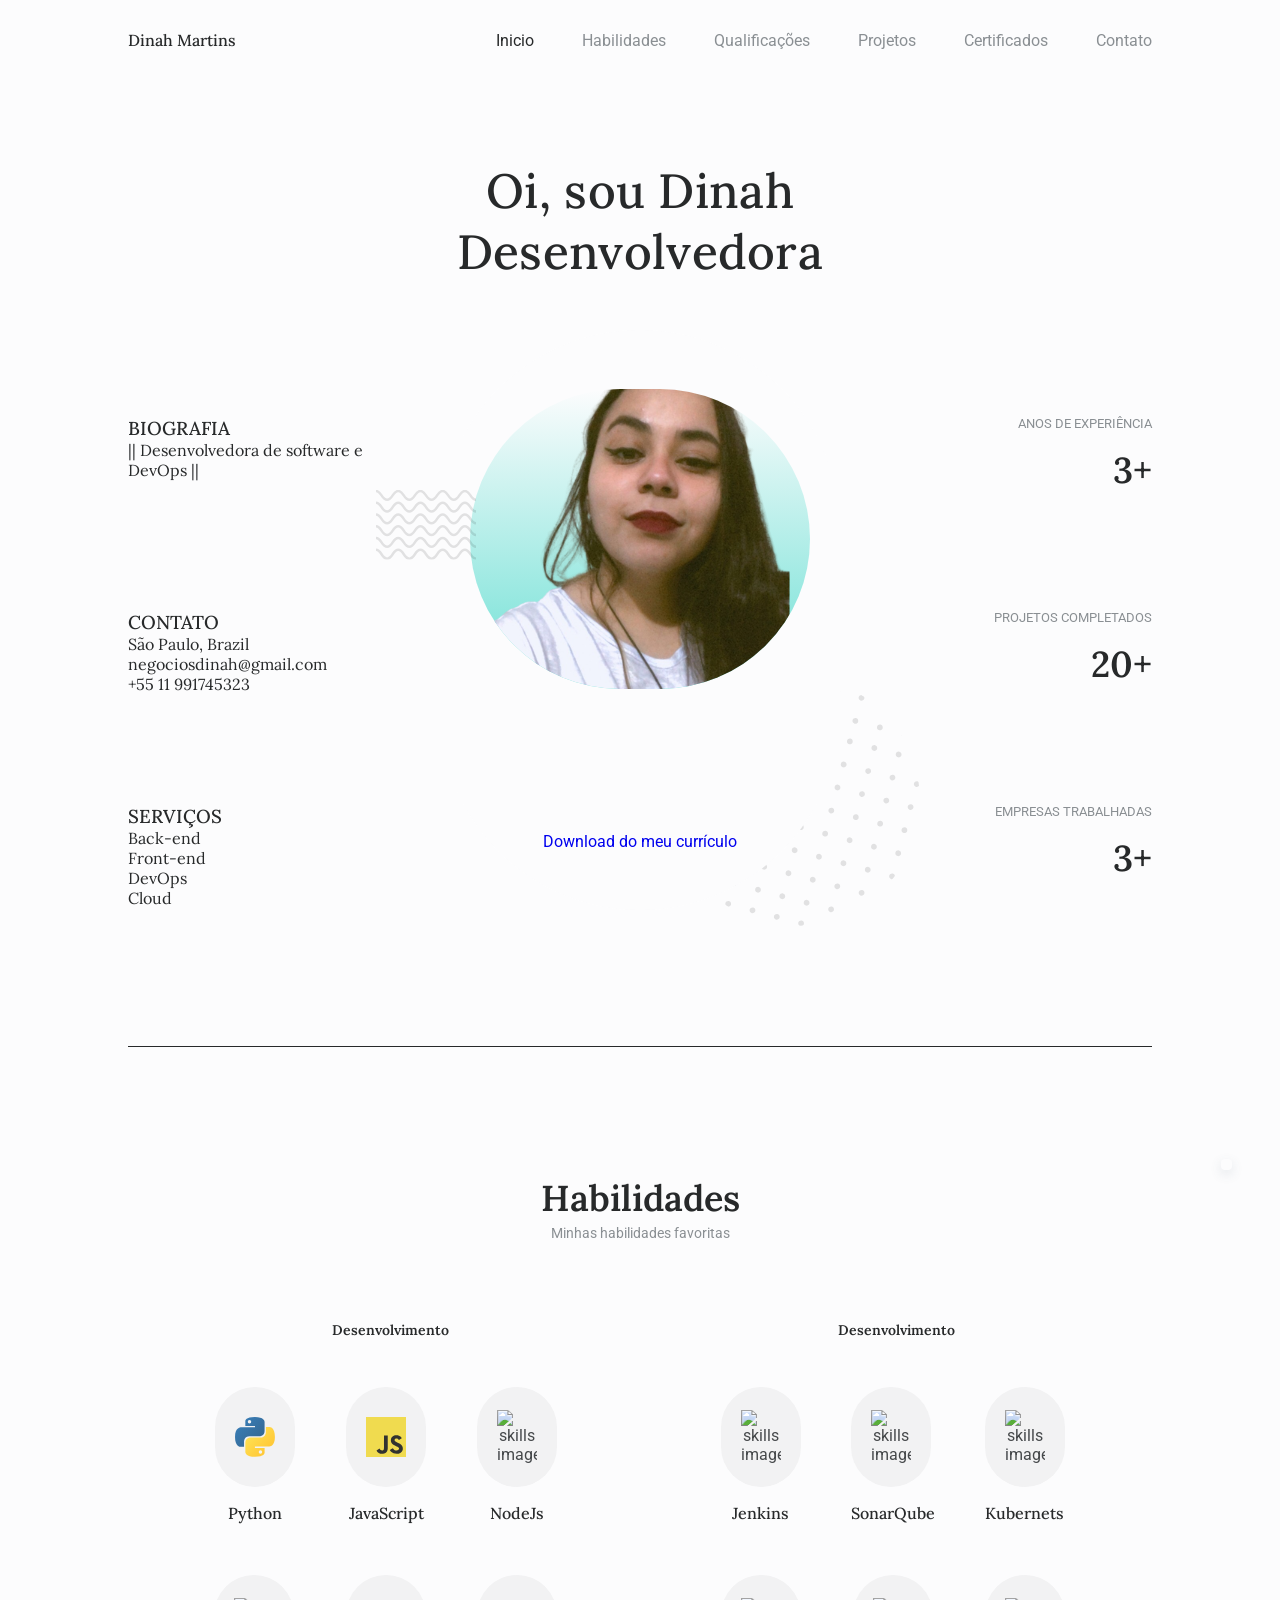
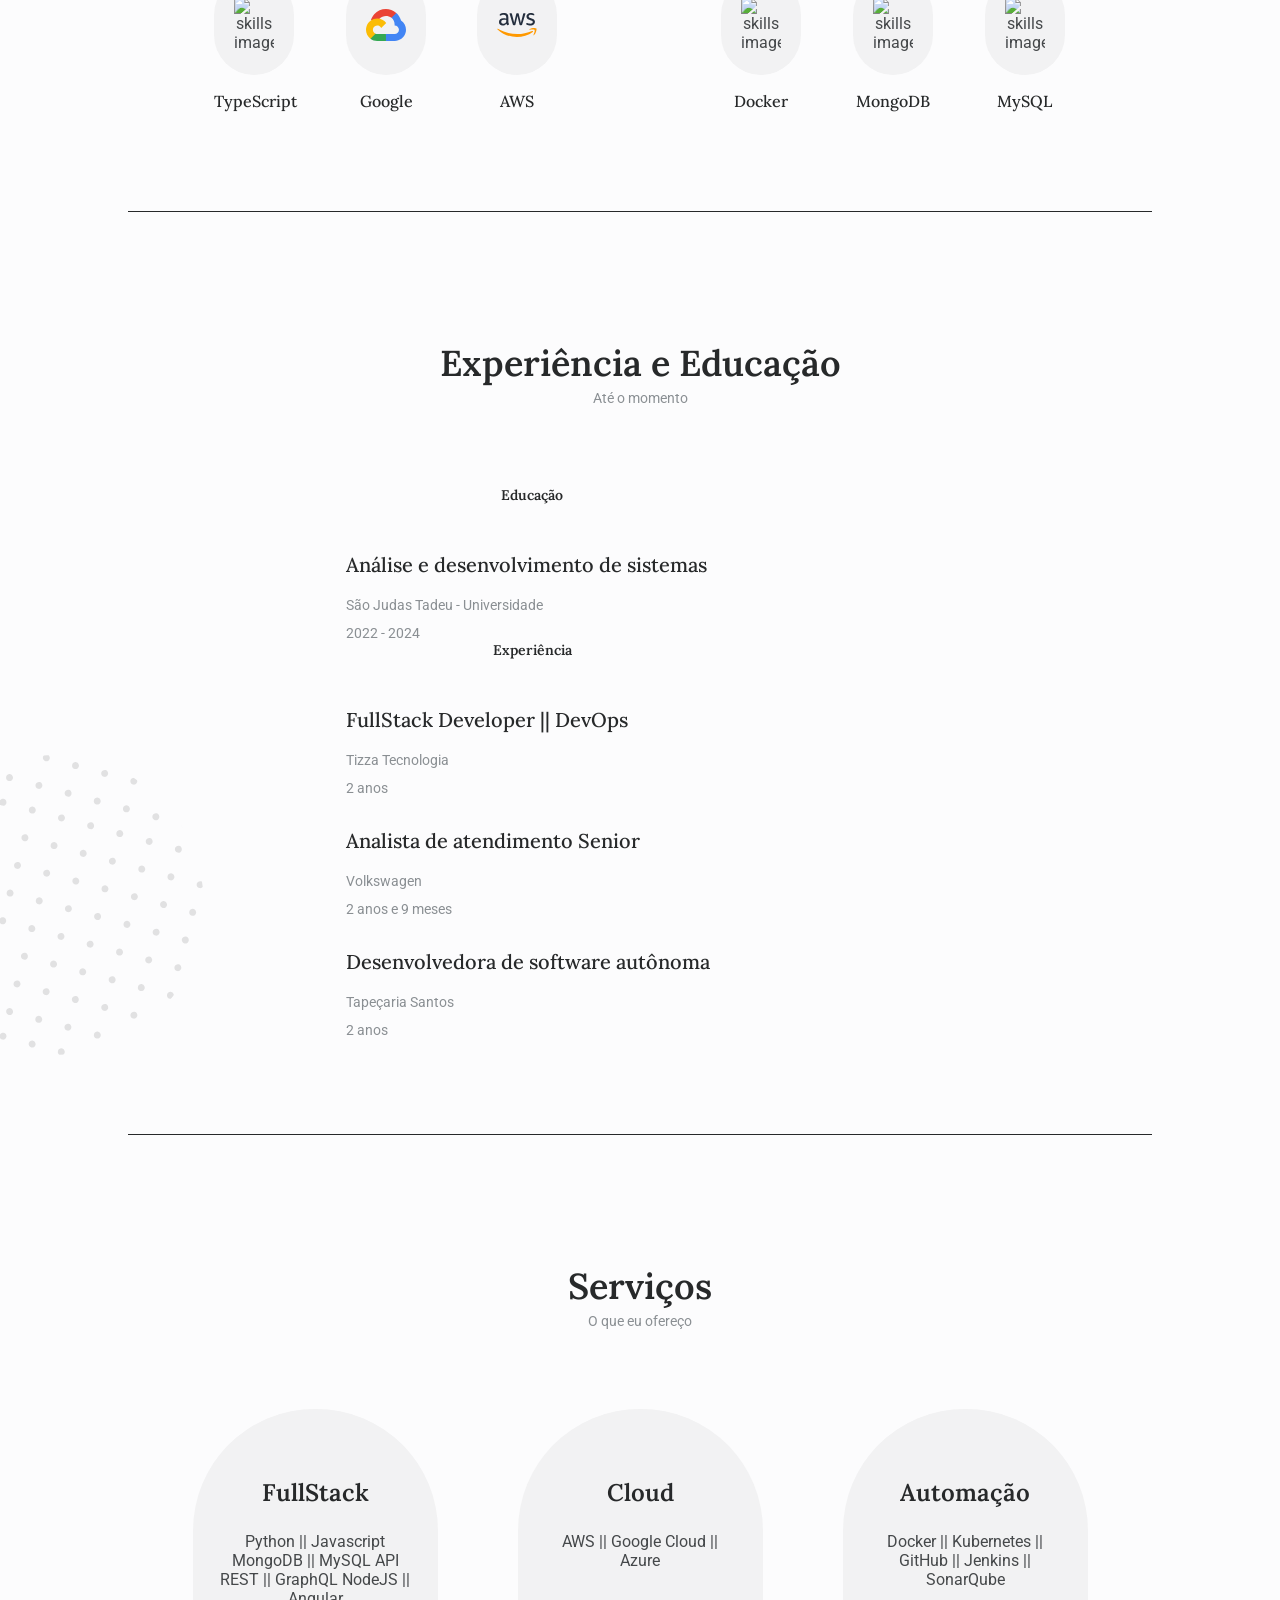
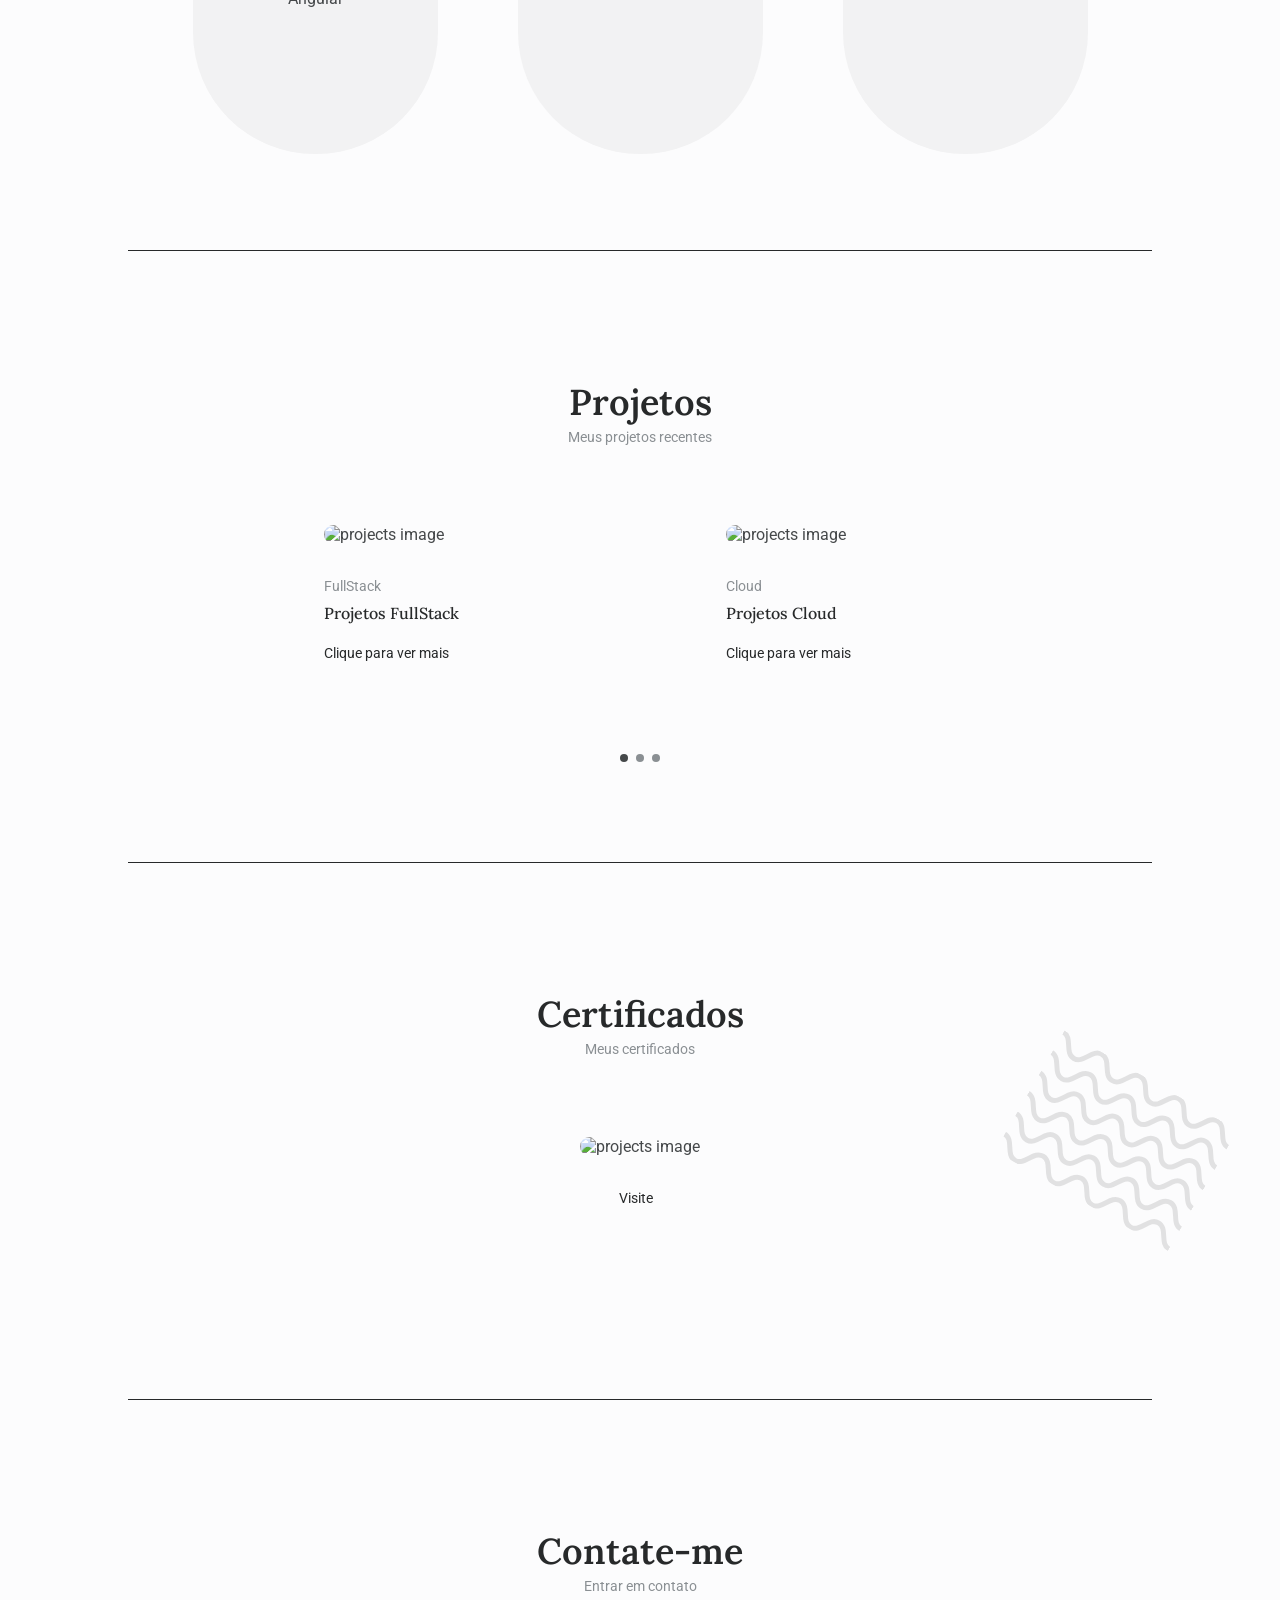
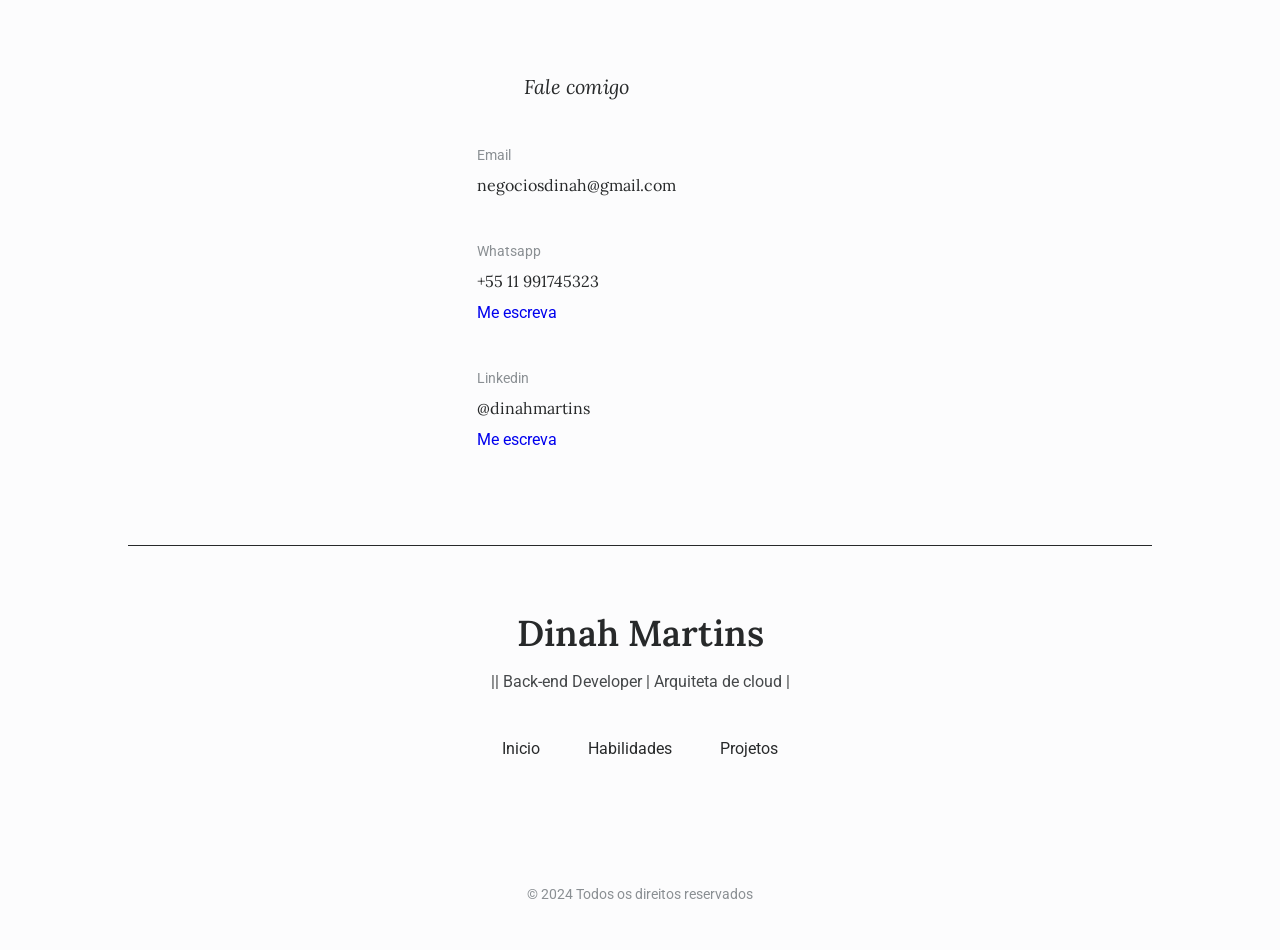
==== index.html @ b6792a75 "feat: sincronizado com produção" ====
<!DOCTYPE html>
<html lang="pt-br">

<head>
    <meta charset="UTF-8">
    <meta name="viewport" content="width=device-width, initial-scale=1.0">

    <!--=============== FAVICON ===============-->
    <link rel="shortcut icon" href="assets/img/favicon.png" type="image/x-icon">

    <!--=============== REMIXICONS ===============-->
    <link href="https://cdn.jsdelivr.net/npm/remixicon@2.5.0/fonts/remixicon.css" rel="stylesheet">

    <!--=============== SWIPER CSS ===============-->
    <link rel="stylesheet" href="/assets/css/swiper-bundle.min.css">

    <!--=============== CSS ===============-->
    <link rel="stylesheet" href="assets/css/styles.css">

    <title>O meu orgulho de portfolio</title>
</head>

<body>
    <!--==================== HEADER ====================-->
    <header class="header" id="header">
        <nav class="nav container">
            <a href="#" class="nav__logo">Dinah Martins </a>
            <div class="nav__menu" id="nav-menu">
                <ul class="nav__list grid">

                    <li class="nav__item">
                        <a href="#home" class="nav__link active-link">
                            <i class="ri-home-5-line"></i>Inicio
                        </a>
                    </li>

                    <li class="nav__item">
                        <a href="#skills" class="nav__link">
                            <i class="ri-trophy-line"></i> Habilidades
                        </a>

                    </li>
                    <li class="nav__item">
                        <a href="#qualification" class="nav__link"><i class="ri-book-open-line"></i>Qualificações

                        </a>

                    </li>
                    <li class="nav__item">
                        <a href="#projects" class="nav__link"><i class="ri-image-line"></i>Projetos

                        </a>

                    </li>
                    <li class="nav__item">
                        <a href="#certificados" class="nav__link"><i class="ri-briefcase-line"></i>Certificados

                        </a>

                    </li>
                    <li class="nav__item">
                        <a href="#contact" class="nav__link"><i class="ri-chat-3-line"></i>Contato

                        </a>

                    </li>
                </ul>
                <!-- Close button -->
                <div class="nav__close" id="nav-close">
                    <i class="ri-close-line"></i>
                </div>
            </div>
            <div class="nav__buttons">
                <!-- Theme change button -->
                <i class="ri-moon-line change-theme" id="theme-button"></i>

                <!-- Toggle button -->
                <div class="nav__toggle" id="nav-toggle">
                    <i class="ri-menu-4-line"></i>
                </div>
            </div>
        </nav>
    </header>

    <!--==================== MAIN ====================-->
    <main class="main">
        <!--==================== HOME ====================-->
        <section class="home section" id="home">
            <div class="home__container container grid section__border">
                <div class="home__data grid">
                    <h1 class="home__title">
                        Oi, sou Dinah <br>
                        Desenvolvedora<br>

                    </h1>

                    <div class="home__blob grid">
                        <div class="home__perfil">
                            <img src="/assets/img/meu_rosto_1-removebg-preview.png" alt="home perfil">
                        </div>
                        <img src="/assets/img/shape-wawes.svg" alt="" class="home__shape-wawes">
                        <img src="/assets/img/shape-circle.svg" alt="" class="home__shape-circle">

                        <a href="/assets/img/DinahDoriaFullStack.pdf" download>Download do meu currículo </a>
                    </div>
                    <ul class="home__social">
                        <li>
                            <a href="https://www.linkedin.com/in/dinah-martins-8334b1199/" target="_blank"
                                class="home__social-link">
                                <i class="ri-linkedin-box-line"></i>
                            </a>
                        </li>
                        <a href="https://github.com/DayMartin" target="_blank" class="home__social-link"> <i
                                class="ri-github-line"></i>
                        </a>

                        <a href="#" target="_blank" class="home__social-link"> <i class="ri-dribbble-line"></i>
                        </a>
                    </ul>
                </div>
                <!--==================== HOME INFO 1 ====================-->
                <div class="home__info">
                    <div>
                        <h3 class="home__info-tittle">
                            BIOGRAFIA
                        </h3>
                        <p class="home__info-description">
                            ||  Desenvolvedora de software e DevOps ||
                        </p>
                    </div>

                    <div>
                        <h3 class="home__info-tittle">
                            CONTATO
                        </h3>
                        <p class="home__info-description">
                            São Paulo, Brazil <br>
                            negociosdinah@gmail.com <br>
                            +55 11 991745323 <br>
                        </p>
                    </div>

                    <div>
                        <h3 class="home__info-tittle">
                            SERVIÇOS
                        </h3>
                        <p class="home__info-description">
                            Back-end <br>
                            Front-end <br>
                            DevOps <br>
                            Cloud <br>
                        </p>
                    </div>
                </div>
                <!--==================== HOME INFO 2 ====================-->
                <div class="home__info">
                    <div>
                        <h3 class="home__info-title">
                            ANOS DE EXPERIÊNCIA
                        </h3>

                        <p class="home__info-number">
                            3+
                        </p>
                    </div>

                    <div>
                        <h3 class="home__info-title">
                            PROJETOS COMPLETADOS
                        </h3>

                        <p class="home__info-number">
                            20+
                        </p>
                    </div>

                    <div>
                        <h3 class="home__info-title">
                            EMPRESAS TRABALHADAS
                        </h3>

                        <p class="home__info-number">
                            3+
                        </p>

                    </div>
                </div>
            </div>
        </section>

           <!--==================== SKILLS ====================-->
           <section class="skills section" id="skills">
            <h2 class="section__title">Habilidades</h2>
            <span class="section__subtitle">Minhas habilidades favoritas</span>

            <div class="skills__container container grid section__border">
                <!--==================== SKILLS 1 ====================-->
                <div class="skills__content">
                    <h3 class="skills__title">
                        <i class="ri-braces-line"></i> Desenvolvimento
                    </h3>

                    <div class="skills__info">
                        <div class="skills__data">
                            <div class="skills__blob">
                                <img src="/assets/img/python-5.svg" alt="skills image">
                            </div>
                            <h3 class="skills__name">Python</h3>
                        </div>

                        <div class="skills__data">
                            <div class="skills__blob">
                                <img src="/assets/img/logo-javascript.svg" alt="skills image">
                            </div>
                            <h3 class="skills__name">JavaScript</h3>
                        </div>

                        <div class="skills__data">
                            <div class="skills__blob">
                                <img src="/assets/img/nodejs.svg" alt="skills image">
                            </div>
                            <h3 class="skills__name">NodeJs</h3>
                        </div>

                        <div class="skills__data">
                            <div class="skills__blob">
                                <img src="/assets/img/typescript.svg" alt="skills image">
                            </div>
                            <h3 class="skills__name">TypeScript</h3>
                        </div>

                        <div class="skills__data">
                            <div class="skills__blob">
                                <img src="/assets/img/google-cloud-1.svg" alt="skills image">
                            </div>
                            <h3 class="skills__name">Google</h3>
                        </div>

                        <div class="skills__data">
                            <div class="skills__blob">
                                <img src="/assets/img/aws-2.svg" alt="skills image">
                            </div>
                            <h3 class="skills__name">AWS</h3>
                        </div>

                    </div>
                </div>
                    <!--==================== SKILLS 2 ====================-->
                    <div class="skills__content">
                        <h3 class="skills__title">
                            <i class="ri-pantone-line"></i> Desenvolvimento
                        </h3>
                        <div class="skills__info">
                                <div class="skills__data">
                                    <div class="skills__blob">
                                        <img src="/assets/img/jenkins.svg" alt="skills image">
                                    </div>
                                    <h3 class="skills__name">Jenkins</h3>
                                </div>
                                <div class="skills__data">
                                    <div class="skills__blob">
                                        <img src="/assets/img/sonarqube2.png" alt="skills image">
                                    </div>
                                    <h3 class="skills__name">SonarQube</h3>
                                </div>
    
                                    <div class="skills__data">
                                        <div class="skills__blob">
                                            <img src="/assets/img/kubernets.svg" alt="skills image">
                                        </div>
                                        <h3 class="skills__name">Kubernets</h3>
                                    </div>
                                    <div class="skills__data">
                                        <div class="skills__blob">
                                            <img src="/assets/img/docker.svg" alt="skills image">
                                        </div>
                                        <h3 class="skills__name">Docker</h3>
                                    </div>
                                        <div class="skills__data">
                                            <div class="skills__blob">
                                                <img src="/assets/img/mongodb.svg" alt="skills image">
                                            </div>
                                            <h3 class="skills__name">MongoDB</h3>
                                        </div>
                                        <div class="skills__data">
                                            <div class="skills__blob">
                                                <img src="/assets/img/mysql.svg" alt="skills image">
                                            </div>
                                            <h3 class="skills__name">MySQL</h3>
                                        </div>



                    </div>
            </div>
        </section>

        <!--==================== QUALIFICATION ====================-->
        <section class="qualification section" id="qualification">
            <h2 class="section__title">Experiência e Educação</h2>
            <span class="section__subtitle">Até o momento</span>

            <div class="qualification__container container grid section__border">
                <!--==================== QUALIFICATION 1 ====================-->
                <div class="qualification__content">
                    <h3 class="qualification__title">
                        <i class="ri-pencil-ruler-2-line"></i> Educação
                    </h3>

                    <div class="qualification__info">
                        <div>
                            <h3 class="qualification__name">
                                Análise e desenvolvimento de sistemas
                            </h3>
                            <span class="qualification__country">São Judas Tadeu - Universidade</span>
                            <span class="qualification__year">2022 - 2024</span>
                        </div>
                    </div>

                    <!--==================== QUALIFICATION 2 ====================-->
                    <div class="qualification__content">
                        <h3 class="qualification__title">
                            <i class="ri-building-line"></i> Experiência
                        </h3>

                        <div class="qualification__info">
                            <div>
                                <h3 class="qualification__name">
                                    FullStack Developer || DevOps
                                </h3>
                                <span class="qualification__country">Tizza Tecnologia</span>
                                <span class="qualification__year">2 anos</span>
                            </div>

                            <div>
                                <h3 class="qualification__name">
                                    Analista de atendimento Senior
                                </h3>
                                <span class="qualification__country">Volkswagen</span>
                                <span class="qualification__year">2 anos e 9 meses</span>
                            </div>
                             <div>
                                <h3 class="qualification__name">
                                    Desenvolvedora de software autônoma
                                </h3>
                                <span class="qualification__country">Tapeçaria Santos</span>
                                <span class="qualification__year">2 anos</span>
                            </div>
                        </div>
                    </div>
                </div>
                <img src="/assets/img/shape-circle.svg" alt="qualification image" class="qualification__img">
        </section>

             <!--==================== SERVICES ====================-->
             <section class="services section" id="services">
                <h2 class="section__title">Serviços </h2>
                <span class="section__subtitle"> O que eu ofereço</span>

                <div class="services__container container grid section__border">
                    <div class="services__card">
                        <i class="ri-code-line"></i>

                        <h2 class="services__title">
                            FullStack <br>
                        </h2>

                        <p class="services__description">
                             Python  || Javascript
                             MongoDB || MySQL
                             API REST || GraphQL
                             NodeJS || Angular
                        </p>

                        <div class="services__border"></div>
                    </div>

                    <div class="services__card">
                        <i class="ri-layout-4-line"></i>

                        <h2 class="services__title">
                            Cloud <br>
                        </h2>

                        <p class="services__description">
                            AWS  ||
                            Google Cloud ||
                            Azure
                            
                        </p>

                        <div class="services__border"></div>
                    </div>

                    <div class="services__card">
                        <i class="ri-quill-pen-line"></i>

                        <h2 class="services__title">
                            Automação  <br>
                        </h2>

                        <p class="services__description">
                             Docker || Kubernetes ||
                             GitHub  ||
                             Jenkins || SonarQube                           
                        </p>

                        <div class="services__border"></div>
                    </div>
                </div>
                
            </section>

        <!--==================== PROJECTS ====================-->
        <section class="projects section" id="projects">
            <h2 class="section__title">Projetos</h2>
            <span class="section__subtitle">Meus projetos recentes</span>

            <div class="container section__border">
                <div class="projects__container swiper">
                    <div class="swiper-wrapper">

                        <!--==================== PROJECTS 1 ====================-->
                        <div class="projects__content swiper-slide">
                            <img src="/assets/img/back/servi.png" alt="projects image" class="projects__img" style="width: 210px;">

                            <div>
                                <span class="projects__subtitle">FullStack</span>
                                <h1 class="projects__title">Projetos FullStack</h1>

                                <a href="/projetosBack.html" class="projects__button">
                                    Clique para ver mais<i class="ri-arrow-right-line"></i>
                                </a>
                            </div>
                        </div>
                        <!--==================== PROJECTS 4 ====================-->
                        <div class="projects__content swiper-slide">
                            <img src="/assets/img/cloud/cloudcompu.png" alt="projects image" class="projects__img" style="width: 250px;"> 

                            <div>
                                <span class="projects__subtitle">Cloud</span>
                                <h1 class="projects__title">Projetos Cloud</h1>

                                <a href="/projetosCloud.html" class="projects__button">
                                    Clique para ver mais<i class="ri-arrow-right-line"></i>
                                </a>
                            </div>
                        </div>
                        <!--==================== PROJECTS 4 ====================-->
                        <div class="projects__content swiper-slide">
                            <img src="/assets/img/front/front.png" alt="projects image" class="projects__img" style="width: 250px;"> 

                            <div>
                                <span class="projects__subtitle">Front</span>
                                <h1 class="projects__title">Projetos Front</h1>

                                <a href="/projetosFront.html" class="projects__button">
                                    Clique para ver mais<i class="ri-arrow-right-line"></i>
                                </a>
                            </div>
                        </div>

                        <!-- <div class="projects__content swiper-slide">
                            <img src="/assets/img/front/front.png" alt="projects image" class="projects__img" style="width: 240px;">

                            <div>
                                <span class="projects__subtitle">Front-end</span>
                                <h1 class="projects__title">Projetos Front-end</h1>

                                <a href="/projetosFront.html" class="projects__button">
                                    Clique para ver mais<i class="ri-arrow-right-line"></i>
                                </a>
                            </div>
                        </div>
                        -->

                        <!--==================== PROJECTS  ====================-->
                        <!-- <div class="projects__content swiper-slide">
                            <img src="/assets/img/full/full2.png" alt="projects image" class="projects__img" style="width: 240px;">

                            <div>
                                <span class="projects__subtitle">FullStack</span>
                                <h1 class="projects__title">Projetos FullStack</h1>

                                <a href="/projetosFullStack.html" class="projects__button">
                                    Clique para ver mais<i class="ri-arrow-right-line"></i>
                                </a>
                            </div>
                        </div> -->

                        <!--==================== PROJECTS  ====================-->
                        <!-- <div class="projects__content swiper-slide">
                            <img src="/assets/img/devOps/devop.png" alt="projects image" class="projects__img" style="width: 226px;">

                            <div>
                                <span class="projects__subtitle">DevOps</span>
                                <h1 class="projects__title">Projetos DevOps</h1>

                                <a href="/projetosDevOps.html" class="projects__button">
                                    Clique para ver mais<i class="ri-arrow-right-line"></i>
                                </a>
                            </div>
                        </div> -->
                                                <!--==================== PROJECTS  ====================-->
                        <!-- <div class="projects__content swiper-slide">
                            <img src="/assets/img/Ia/ia.png" alt="projects image" class="projects__img" style="width: 226px;">

                            <div>
                                <span class="projects__subtitle">Inteligência Artificial</span>
                                <h1 class="projects__title">Projetos IA</h1>

                                <a href="/projetosIa.html" class="projects__button">
                                    Clique para ver mais<i class="ri-arrow-right-line"></i>
                                </a>
                            </div>
                        </div>
                                               -->


                    </div>

                    <!-- Swiper arrows -->
                    <div class="swiper-button-next">
                        <i class="ri-arrow-right-s-line"></i>
                    </div>
                    <div class="swiper-button-prev">
                        <i class="ri-arrow-left-s-line"></i>
                    </div>


                    <!-- Swiper pagination -->
                    <div class="swiper-pagination"></div>
                </div>
            </div>
        </section>

        <!--==================== CERTIFICADOS ====================-->
        <section class="testimonial section" id="certificados">
            <h2 class="section__title">Certificados</h2>
            <span class="section__subtitle"> Meus certificados </span>

            <div class="container section__border">
                <div class="testimonial__container swiper">
                    <div class="swiper-wrapper">

                                                <!--==================== CERTIFICADOS ====================-->
                        <div class="testimonial__content swiper-slide">
                            <img src="/assets/img/profissionalCloud.png" alt="projects image" class="projects__img">


                            <div>
                                <a href="https://www.credly.com/earner/earned/badge/df5a6673-7a03-464b-a373-22df7db8f8f4" class="projects__button">
                                    Visite<i class="ri-arrow-right-line"></i>
                                </a>
                            </div>
                        </div>
                        <!--==================== CERTIFICADOS ====================-->
                        <div class="testimonial__content swiper-slide">
                            <img src="/assets/img/aws.png" alt="projects image" class="projects__img">


                            <div>
                                <a href="https://www.credly.com/badges/24cad362-9590-42f6-ab48-49dd2c13e995/linked_in_profile" class="projects__button">
                                    Visite<i class="ri-arrow-right-line"></i>
                                </a>
                            </div>
                        </div>
                                                <!--==================== CERTIFICADOS ====================-->
                        <div class="testimonial__content swiper-slide">
                            <img src="/assets/img/cloud/google1.png" alt="projects image" class="projects__img">


                            <div>
                                <a href="https://www.cloudskillsboost.google/public_profiles/5d88173c-bc71-4f9e-9f97-12909eece244" class="projects__button">
                                    Visite<i class="ri-arrow-right-line"></i>
                                </a>
                            </div>
                        </div>
                        <!--====================CERTIFICADOS ====================-->
                        <div class="testimonial__content swiper-slide">
                            <img src="/assets/img/cloud/cloud2.png" alt="projects image" class="projects__img">


                            <div>
                                <a href="https://www.cloudskillsboost.google/public_profiles/5d88173c-bc71-4f9e-9f97-12909eece244" class="projects__button">
                                    Visite<i class="ri-arrow-right-line"></i>
                                </a>
                            </div>
                        </div>
                        <!--====================CERTIFICADOS ====================-->
                        <div class="testimonial__content swiper-slide">
                            <img src="/assets/img/cloud/cloud3.png" alt="projects image" class="projects__img">


                            <div>
                                <a href="https://www.cloudskillsboost.google/public_profiles/5d88173c-bc71-4f9e-9f97-12909eece244" class="projects__button">
                                    Visite<i class="ri-arrow-right-line"></i>
                                </a>
                            </div>
                        </div>
                        <!--==================== CERTIFICADOS ====================-->
                        <div class="testimonial__content swiper-slide">
                            <img src="/assets/img/cloud/cloud4.png" alt="projects image" class="projects__img">


                            <div>
                                <a href="https://www.cloudskillsboost.google/public_profiles/5d88173c-bc71-4f9e-9f97-12909eece244" class="projects__button">
                                    Visite<i class="ri-arrow-right-line"></i>
                                </a>
                            </div>
                        </div>
                        <!--====================CERTIFICADOS ====================-->
                        <div class="testimonial__content swiper-slide">
                            <img src="/assets/img/cloud/cloud5.png" alt="projects image" class="projects__img">


                            <div>
                                <a href="https://www.cloudskillsboost.google/public_profiles/5d88173c-bc71-4f9e-9f97-12909eece244" class="projects__button">
                                    Visite<i class="ri-arrow-right-line"></i>
                                </a>
                            </div>
                        </div>
                        <!--==================== CERTIFICADOS ====================-->
                        <div class="testimonial__content swiper-slide">
                            <img src="/assets/img/cloud/cloud6.png" alt="projects image" class="projects__img">


                            <div>
                                <a href="https://www.cloudskillsboost.google/public_profiles/5d88173c-bc71-4f9e-9f97-12909eece244" class="projects__button">
                                    Visite<i class="ri-arrow-right-line"></i>
                                </a>
                            </div>
                        </div>
                        <!--====================CERTIFICADOS ====================-->
                        <div class="testimonial__content swiper-slide">
                            <img src="/assets/img/cloud/cloud7.png" alt="projects image" class="projects__img">


                            <div>
                                <a href="https://www.cloudskillsboost.google/public_profiles/5d88173c-bc71-4f9e-9f97-12909eece244" class="projects__button">
                                    Visite<i class="ri-arrow-right-line"></i>
                                </a>
                            </div>
                        </div>
                        <!--==================== CERTIFICADOS ====================-->
                        <div class="testimonial__content swiper-slide">
                            <img src="/assets/img/cloud/cloud8.png" alt="projects image" class="projects__img">


                            <div>
                                <a href="https://www.cloudskillsboost.google/public_profiles/5d88173c-bc71-4f9e-9f97-12909eece244" class="projects__button">
                                    Visite<i class="ri-arrow-right-line"></i>
                                </a>
                            </div>
                        </div>

                        <!--==================== CERTIFICADOS ====================-->
                        <div class="testimonial__content swiper-slide">
                            <img src="/assets/img/crt4.jpeg" alt="projects image" class="projects__img">

                            <div>
                                <p class="projects__button">
                                    INOVAÇÃO, SUSTENTABILIDADE E COMPETITIVIDADE EMPRESARIAL
                                </p>
                            </div>
                        </div>

                        <!--==================== CERTIFICADOS ====================-->
                        <div class="testimonial__content swiper-slide">
                            <img src="/assets/img/crt3.jpeg" alt="projects image" class="projects__img">

                            <div>
                                <p class="projects__button">
                                    USABILIDADE, DESENVOLVIMENTO WEB, MOBILE E JOGOS
                                </p>
                            </div>
                        </div>
                        <!--==================== CERTIFICADOS ====================-->
                        <div class="testimonial__content swiper-slide">
                            <img src="/assets/img/crt2.jpeg" alt="projects image" class="projects__img">


                            <div>
                                <p class="projects__button">
                                    INGLÊS INSTRUMENTAL E PENSAMENTO DIGITAL
                                </p>

                            </div>
                        </div>
                        
                        <!--==================== CERTIFICADOS ====================-->
                        <div class="testimonial__content swiper-slide">
                            <img src="/assets/img/crt1.jpeg" alt="projects image" class="projects__img">

                            <div>
                                <p class="projects__button">
                                    SISTEMAS DISTRIBUÍDOS E MOBILE
                                </p>

                            </div>
                        </div>

                    </div>

                    <!-- Swiper arrows-->
                    <div class="swiper-button-next">
                        <i class="ri-arrow-right-s-line"></i>
                    </div>
                    <div class="swiper-button-prev">
                        <i class="ri-arrow-left-s-line"></i>
                    </div>
                </div>
            </div>
            <img src="/assets/img/shape-wawes.svg" alt="testimonial image" class="testimonial__img">
        </section>

        <!--==================== CONTACT ====================-->
        <section class="contact section" id="contact">
            <h2 class="section__title">Contate-me</h2>
            <span class="section__subtitle">Entrar em contato</span>

            <div class="contact__container container grid section__border">
                <div class="contact__content">
                    <h3 class="contact__title">
                        <i class="ri-chat-3-line"> Fale comigo </i>
                    </h3>

                    <div class="contact__info">
                        <div class="contact__data">
                            <span class="contact__data-title">Email</span>
                            <span class="contact__data-info">negociosdinah@gmail.com</span>
                        </div>

                        <div class="contact__data">
                            <span class="contact__data-title">Whatsapp</span>
                            <span class="contact__data-info">+55 11 991745323</span>
                            <!-- Insert a real number plus contry code-->
                            <a href="https://wa.me/+5511991745323" class="contact__button">
                                Me escreva <i class="ri-arrow-right-line"></i>
                            </a>
                        </div>

                        <div class="contact__data">
                            <span class="contact__data-title">Linkedin</span>
                            <span class="contact__data-info">@dinahmartins</span>
                            <!-- Insert your brand name or profile-->
                            <a href="https://www.linkedin.com/in/dinah-martins-8334b1199/" class="contact__button"
                                target="_blank">
                                Me escreva <i class="ri-arrow-right-line"></i>
                            </a>
                        </div>

                    </div>
                </div>

            </div>
        </section>
    </main>

    <!--==================== FOOTER ====================-->
    <footer class="footer">
        <div class="footer__container container">
            <h1 class="footer__title">Dinah Martins</h1>
            <p> || Back-end Developer | Arquiteta de cloud | </p>

            <ul class="footer__list">
                <li>
                    <a href="#home" class="footer__link">Inicio</a>
                </li>

                <li>
                    <a href="#skills" class="footer__link">Habilidades</a>
                </li>

                <li>
                    <a href="#projects" class="footer__link">Projetos</a>
                </li>

            </ul>

            <ul class="footer__social">
                <a href="https://www.linkedin.com/in/dinah-martins-8334b1199/" target="_blank"
                    class="footer__social-link">
                    <i class="ri-linkedin-box-line"></i>
                </a>

                <a href="https://github.com/DayMartin" target="_blank" class="footer__social-link">
                    <i class="ri-github-line"></i>
                </a>

                <a href="https://dribbble.com/" target="_blank" class="footer__social-link">
                    <i class="ri-dribbble-line"></i>
                </a>
            </ul>

            <span class="footer__copy">
                &#169; 2024 Todos os direitos reservados
            </span>

        </div>
    </footer>


    <!--========== SCROLL UP ==========-->
    <a href="#" class="scrollup" id="scroll-up">
        <i class="ri-arrow-up-line"></i>
    </a>

    <!--=============== SCROLLREVEAL ===============-->
    <script src="/assets/js/scrollreveal.min.js"></script>

    <!--=============== SWIPER JS ===============-->
    <script src="assets/js/swiper-bundle.min.js"></script>

    <!--=============== EMAIL JS ===============-->
    <script type="text/javascript" src="https://cdn.jsdelivr.net/npm/@emailjs/browser@3/dist/email.min.js"></script>

    <!--=============== MAIN JS ===============-->
    <script src="/assets/js/main.js"></script>
</body>

</html>
---- assets/css/styles.css ----
/*=============== GOOGLE FONTS ===============*/
@import url('https://fonts.googleapis.com/css2?family=Lora:wght@400;500;600&family=Roboto:wght@400;500&display=swap'); 

/*=============== VARIABLES CSS ===============*/
:root {
  --header-height: 3.5rem;

  /*========== Colors ==========*/
  /*Color mode HSL(hue, saturation, lightness)*/
  --first-color: hsl(207, 65%, 65%);
  --title-color: hsl(207, 4%, 16%);
  --text-color: hsl(207, 4%, 28%);
  --text-color-light: hsl(207, 4%, 56%);
  --body-color: hsl(207, 4%, 99%);
  --container-color: hsl(207, 4%, 95%);

  /* Change the first number */
  /* Blue: 207 - Purple: 250 - Pink: 356 - Teal: 174 */
  --gradient-color: linear-gradient(180deg,
                      hsla(174, 48%, 72%, 0),
                      hsla(174, 65%, 65%, 1));

  /*========== Font and typography ==========*/
  /*.5rem = 8px | 1rem = 16px ...*/
  --body-font: 'Roboto', sans-serif;
  --title-font: 'Lora', serif;
  --biggest-font-size: 1.5rem;
  --h1-font-size: 1.5rem;
  --h2-font-size: 1.25rem;
  --h3-font-size: 1rem;
  --normal-font-size: .938rem;
  --small-font-size: .813rem;
  --smaller-font-size: .75rem;
  --tiny-font-size: .625rem;

  /*========== Font weight ==========*/
  --font-medium: 500;
  --font-semi-bold: 600;

  /*========== z index ==========*/
  --z-normal: 1;
  --z-tooltip: 10;
  --z-fixed: 100;
}

/* Responsive typography */
@media screen and (min-width: 1024px) {
  :root {
    --biggest-font-size: 3rem;
    --h1-font-size: 2.25rem;
    --h2-font-size: 1.5rem;
    --h3-font-size: 1.25rem;
    --normal-font-size: 1rem;
    --small-font-size: .875rem;
    --smaller-font-size: .813rem;
    --tiny-font-size: .688rem;
  }
}

/*=============== BASE ===============*/
* {
  box-sizing: border-box;
  padding: 0;
  margin: 0;
}

html {
  scroll-behavior: smooth;
}

body {
  font-family: var(--body-font);
  font-size: var(--normal-font-size);
  background-color: var(--body-color);
  color: var(--text-color);
  transition: background .4s; /*For dark mode animation*/
}

h1, h2, h3{
  color: var(--title-color);
  font-family: var(--title-font);
  font-weight: var(--font-medium);
}

ul{
  list-style: none;
}

a{
  text-decoration: none;
}

img {
  max-width: 100%;
  height: auto;
}

/*=============== THEME ===============*/
.nav__buttons{
  display: flex;
  align-items: center;
  column-gap: 1.5rem;
}

.change-theme{
  font-size: 1.25rem;
  color: var(--title-color);
  cursor: pointer;
  transition: color .3s;
}

/*========== Variables Dark theme ==========*/
body.dark-theme {
  --title-color: hsl(207, 4%, 95%);
  --text-color: hsl(207, 4%, 65%);
  --body-color: hsl(207, 4%, 10%);
  --container-color: hsl(207, 4%, 12%);
}

/*========== 
    Color changes in some parts of 
    the website, in light theme
==========*/
.dark-theme .nav,
.dark-theme .nav__menu,
.dark-theme .scrollup{
  background-color: var(--container-color);
  box-shadow: 0 4px 20px hsla(207, 24%, 8%, .4);
}

.dark-theme .home__shape-wawes,
.dark-theme .home__shape-circle,
.dark-theme .qualification__img,
.dark-theme .testimonial__img{
  filter: invert(1);
}

.dark-theme .home__social-link{
  color: var(--title-color);
}

.dark-theme .section__border{
  border-bottom: 1px solid hsl(207, 4%, 32%);
}

.dark-theme::-webkit-scrollbar{
  background-color: hsl(207, 4%, 15%);
}

.dark-theme::-webkit-scrollbar-thumb{
  background-color: hsl(207, 4%, 25%);
}

.dark-theme::-webkit-scrollbar-thumb:hover{
  background-color: hsl(207, 4%, 35%);
}




/*=============== REUSABLE CSS CLASSES ===============*/
.container{
  max-width: 1024px;
  margin-inline: 1.5rem;
}

.grid {
  display: grid;
  gap: 1.5rem;
}

.section {
  padding-block: 2.5rem;
}
 
.section__border {
  border-bottom: 1px solid var(--title-color);
  padding-bottom: 3.5rem;
}

.section__title, 
.section__subtitle {
  text-align: center;
}

.section__title {
  font-size: var(--h1-font-size);
  font-weight: var(--font-semi-bold);
  margin-bottom: .25rem;
}

.section__subtitle {
  display: block;
  font-size: var(--small-font-size);
  color: var(--text-color-light);
  margin-bottom: 3rem;
}

.main {
  overflow: hidden; /* For animation */
}

/*=============== HEADER & NAV ===============*/
.header{
  width: 100%;
  position: fixed;
  bottom: 2rem;
  left: 0;
  z-index: var(--z-fixed);
}

.nav{
  height: calc(var(--header-height) + .5rem);
  display: flex;
  justify-content: space-between;
  align-items: center; 
  background-color: var(--body-color);
  box-shadow: 0 4px 20px hsla(207, 24%, 35%, .1);
  padding-inline: 1.5rem;
  border-radius: 3rem;
  transition: background .4s; /*For dark mode animation*/
}

.nav__logo,
.nav__toggle,
.nav__close{
  color: var(--title-color);
}

.nav__logo{
  font-family: var(--title-font);
  font-weight: var(--font-medium);
}
.nav__toggle{
  display: flex;
  font-size: 1.25rem;
  cursor: pointer;
}

@media screen and (max-width: 1023px){
  .nav__menu{
    position: fixed;
    width: 88%;
    left: 0;
    right: 0;
    bottom: -60%;
    margin: 0 auto;
    background-color: var(--body-color);
    box-shadow: 0 4px 20px hsla(207, 24%, 35%, .1);
    padding: 2rem 1.5rem 5rem;
    border-radius: 2rem;
    transition: bottom .3s;
  }
}

.nav__list{
  grid-template-columns: repeat(3, max-content);
  justify-content: center;
  gap: 2rem 3rem;
}

.nav__link{
  display: flex;
  flex-direction: column;
  align-items: center;
  row-gap: .25rem;
  font-size: var(--smaller-font-size);
  color: var(--text-color-light);
  transition: color .3s;

}

.nav_link:hover{
  color: var(--tittle-color);

}

.nav__link i{
  font-size: 1.25rem;
}

.nav__close{
  position: absolute;
  right: 1.5rem;
  bottom: .7rem;
  font-size: 1.5rem;
  cursor: pointer;
}
/* Show menu */

.show-menu{
  bottom: 2rem;
}

/* Active link */
.active-link{
  color: var(--title-color);
}

/*=============== HOME ===============*/
.home__container{
  row-gap: 4rem;
  padding-top: 2rem;
}

.home__data{
  row-gap: 1.5rem;
}

.home__title{
  text-align: center;
  font-size: var(--biggest-font-size);
  letter-spacing: .3px;
  margin-bottom: .5rem;
}

.home__blob{
  position: relative;
  width: 200px;
  height: 290px; 
  background-color: var(--body-color);
  /* border: 2px solid var(--text-color-light); */
  justify-self: center;
  border-radius: 6.25rem; 
  place-items: center;
  transition: background .4s; /*For dark mode animation*/
}

.home__perfil{
  width: 170px;
  height: 260; 
  background: var(--gradient-color);
  border-radius: 5.5rem;
  overflow: hidden;
  display: flex;
  justify-content: center;
  align-items: flex-end;
}

.home__perfil img{
  width: 150px;
}

.home__shape-wawes,
.home__shape-circle{
  position: absolute;
  opacity: .1;
}

.home__shape-wawes{
  width: 50px;
  left: -1.5rem;
  top: 5rem;
}

.home__shape-circle{
  width: 150px;
  bottom: -2rem;
  right: -3rem;
  transform: rotate(15deg);
  z-index: -1;
}

.home__social{
  justify-self: center;
  display: flex;
  column-gap: 1.25rem;
}

.home__social-link{
  font-size: 1.25rem;
  color: var(--text-color-light);
  transition: color .3s;
}

.home__social-link:hover{
  color: var(--title-color);
}

 .home__info{
  display: grid;
  row-gap: 2rem;
 }

 .home__info-title{
  font-family: var(--body-font);
  font-size: var(--smaller-font-size);
  font-weight: 400;
  color: var(--text-color-light);
  margin-bottom: 1rem;
 }

 .home__info-description,
 .home__info-number{
  font-family: var(--title-font);
  color: var(--title-color);
 }

 .home__info-description{
  padding-right: 4rem;
 }

 .home__info-number{
  font-size: var(--h1-font-size);
  font-weight: var(--font-semi-bold);
 }

 

/*=============== SKILLS ===============*/
.skills__container{
  row-gap: 3.5rem;
}

.skills__title{
  display: flex;
  justify-content: center;
  align-items: center;
  column-gap: .5rem;
  font-size: var(--small-font-size);
  font-weight: var(--font-semi-bold);
  margin-bottom: 2.5rem;
}

 .skills__title i{
  font-size: 1rem;
  font-weight: initial;
 }

 .skills__info,
 .skills__data,
 .skills__blob{
  display: grid;
 }

 .skills__info{
  grid-template-columns: repeat(3, 1fr);
  gap: 2.5rem 2rem;
 }

 .skills__data{
  justify-content: center;
  text-align: center;
 }

 .skills__blob{
  width: 80px;
  height: 100px;
  background-color: var(--container-color);
  border-radius: 3rem;
  place-items: center;
  margin-bottom: 1rem;
  transition: background .4s; /*For dark mode animation*/
 }

 .skills__blob img{
  width: 40px;
 }

 .skills__name{
  font-size: var(--small-font-size);
  margin-bottom: .25rem;
 }

 .skills__subtitle{
  font-size: var(--tiny-font-size);
  color: var(--text-color-light);
 }


/* Animation skills */
.skills__blob:hover img{
  animation: bounce-skills .6s;
}

@keyframes bounce-skills{
  0%{
    transform: translate(0);
  }
  20%{
    transform: translateY(-6px);
  }
  40%{
    transform:translate(0);
  }
  60%{
    transform: translateY(-3px);
  }
  80%{
    transform: translate(0);
  }
}



/*=============== QUALIFICATION ===============*/
.qualification{
  position: relative;
}

.qualification__container{
  row-gap: 3.5rem;
}

.qualification__title{
  display: flex;
  justify-content: center;
  align-items: center;
  column-gap: .5rem;
  font-size: var(--small-font-size);
  font-weight: var(--font-semi-bold);
  margin-bottom: 2rem;
}

.qualification__title i{
  font-size: 1rem;
  font-weight: initial;
}

.qualification__info{
  display: grid;
  row-gap: 2rem;
}

.qualification__name{
  font-size: var(--normal-font-size);
  margin-bottom: 1.25rem;
}

.qualification__country,
.qualification__year{
  display: block;
  font-size: var(--small-font-size);
  color: var(--text-color-light);
}

.qualification__country{
  margin-bottom: .75rem;
}

.qualification__img{
  width: 150px;
  position: absolute;
  right: -3rem;
  bottom: 12rem;
  transform: rotate(15deg);
  opacity: .1;
}

/*=============== SERVICES ===============*/
.services__container{
  row-gap: 2.5rem;
  justify-content: center;
}

.services__card{
  position: relative;
  width: 228px;
  height: 322px;
  background-color: var(--container-color);
  text-align: center;
  padding: 3.5rem 1rem;
  border-radius: 7.25rem;
  transition: background .4s; /*For dark mode animation*/
}

.services__card i{
  display: block;
  font-size: 2rem;
  color: var(--text-color);
  margin-bottom: .75rem;
  transition: transform .8s;
}

.services__title{
  font-size: var(--h2-font-size);
  font-weight: var(--font-semi-bold);
  margin-bottom: 1.5rem;
}

.services__border{
  width: 248px;
  height: 342px;
  border: 1.8px solid var(--text-color-light);
  border-radius: 7.75rem;
  position: absolute;
  inset: 0;
  left: -10px;
  margin: auto;
  z-index: -1;
  transition: opacity .6s;
  opacity: 0;
}

.services__card:hover i{
  transform: rotateY(360deg);
}

.services__card:hover .services__border{
  opacity: 1;
}

/*=============== PROJECTS ===============*/
.projects__container{
  overflow: initial;
}

.projects__content{
  display: grid;
  justify-content: center;
}

.projects__img{
  width: 250px;
  border-radius: .75rem;
  margin-bottom: 1.25rem;
}

.projects__img2{
  width: 600px;
  border-radius: .75rem;
  margin-bottom: 1.25rem;
}

.projects__subtitle{
  font-size: var(--small-font-size);
  color: var(--text-color-light);
}

.projects__title{
  font-size: var(--h2--font-size);
  margin-bottom: 1.25rem;
  margin: .5rem 0 1.25rem;
}

.projects__button{
  display: inline-flex;
  align-items: center;
  column-gap: .5rem;
  color: var(--title-color);
  font-size: var(--small-font-size);
}

.projects__button i{
  font-size: 1rem;
  transition: transform .3s;
}

.projects__button:hover i{
  transform: translateX(.25rem);
}

/* Swiper class */
.projects__container .swiper-button-prev::after,
.projects__container .swiper-button-next::after{
  content: '';
}

.projects__container .swiper-button-prev,
.projects__container .swiper-button-next{
  width: initial;
  height: initial;
  margin: initial;
  font-size: 2.5rem;
  color: var(--title-color);
}

.projects__container .swiper-button-prev{
  left: -1rem;
  top: 4.5rem;
}

.projects__container .swiper-button-next{
  right: -1rem;
  top: 4.5rem;
}

.projects__container .swiper-slide{
  margin-bottom: 4.5rem;
}

.projects__container .swiper-pagination-bullets{
  bottom: 0;
}

.projects__container .swiper-pagination-bullet{
  background-color: var(--text-color-light);
  opacity: initial;
}

.projects__container .swiper-pagination-bullet-active{
  background-color: var(--text-color );
}


/*=============== TESTIMONIAL ===============*/
.testimonial{
  position: relative;
}

.testimonial__content{
  text-align: center;
}

.testimonial__description{
  font-family: var(--title-font);
  color: var(--title-color);
  margin-bottom: 1.5rem;
}

.testimonial__name{
  font-family: var(--body-font);
  font-size: var(--small-font-size);
  margin-bottom: .25rem;
}

.testimonial__subtitle{
  font-size: var(--smaller-font-size);
  color: var(--text-color-light);
}

.testimonial__img{
  width: 70px;
  transform: rotate(30deg);
  position: absolute;
  top: 5rem;
  right: -1.5rem;
  opacity: .1;

}

/* Swiper class */
.testimonial__container .swiper-slide{
  margin-bottom: 4rem;
}

.testimonial__container .swiper-button-prev::after,
.testimonial__container .swiper-button-next::after{
  content: '' ;
}

.testimonial__container .swiper-button-prev,
.testimonial__container .swiper-button-next{
  font-size: 2rem;
  color: var(--title-color);
  width: initial;
  height: initial;
  top: initial;
  bottom: .5rem;
}

.testimonial__container .swiper-button-prev{
  left: calc(50% - 3rem);
}

.testimonial__container .swiper-button-next{
  right: calc(50% - 3rem);
}

.testimonial__container .swiper-button-disabled{
  opacity: initial;
  color: var(--text-color-light);
}
/*=============== CONTACT ===============*/
.contact__container{
  row-gap: 3.5rem;
}

.contact__title{
  display: flex;
  justify-content: center;
  align-items: center;
  column-gap: .5rem;
  font-size: var(--small-font-size);
  font-weight: var(--font-semi-bold);
  margin-bottom: 2.5rem;
}

.contact__title i{
  font-size: 1rem;
  font-weight: initial;
}

.contact__info,
.contact__data,
.contact__form{
  display: grid;
}

.contact__info{
  row-gap: 2rem;
}

.contact__data{
  row-gap: .75rem;
}

.contact__data-title{
  font-size: var(--small-font-size);
  color: var(--text-color-light);
}

.contact__data-info{
  font-size: var(--small-font-size);
  font-family: var(--title-font);
  color: var(--title-color);
}

.contact_button{
  width: max-content;
  display: inline-flex;
  align-items: center;
  column-gap: .5rem;
  color: var(--title-color);
  font-size: var(--small-font-size);
}

.contact__button i{
  font-size: 1rem;
  transition: transform .3;
}

.contact__button:hover i{
  transform: translateX(.25rem);
}

.contact__form{
  position: relative;
  row-gap: 2rem;
}

.contact__form-div{
  position: relative;
  height: 4rem;
}

.contact__form-input{
  position: absolute;
  top: 0;
  left: 0;
  width: 100%;
  height: 100%;
  border: 2px solid var(--text-color-light);
  border-radius: 2rem;
  padding: 1.5rem;
  font-size: var(--normal-font-size);
  font-family: var(--title-font);
  color: var(--title-color);
  background: none;
  outline: none;
  z-index: 1;
}

.contact__form-tag{
  position: absolute;
  top: -.75rem;
  left: 1.25rem;
  z-index: 10;
  background-color: var(--body-color);
  color: var(--title-color);
  font-size: var(--small-font-size);
  font-weight: var(--font-medium );
  padding: .35rem;
  transition: background .4s; /*For dark mode animation*/
}

.contact__form-area{
  height: 10rem;
}

.contact__form-area textarea{
  resize: none;
}

.contact__form .contact__button{
  border: none;
  background: none;
  font-size: var(--h2--font-size);
  font-family: var(--title-font);
  font-weight: var(--font-semi-bold);
  cursor: pointer;
  outline: none;
  margin-top: .75rem;
}

.contact__form .contact__button i{
  font-size: 1.5rem;
  font-weight: initial;
}

.contact__message{
  font-size: var(--small-font-size);
  position: absolute;
  bottom: 2.8rem;
  left: 1.5rem;
}


/* Status color */
.color-red{
  color: hsl(4, 71%, 50%)
}

.color-blue{
  color: hsl(207, 56%, 45%)
}

/*=============== FOOTER ===============*/
.footer__container{
  padding: 3rem 0 7rem;
  text-align: center;
}

.footer__title{
  font-size: var(--h1-font-size);
  font-weight: var(--font-semi-bold);
  margin-bottom: 1rem;
}

.footer__list,
.footer__social{
  display: flex;
  justify-content: center;
}

.footer__list{
  margin: 2.5rem 0;
  column-gap: 2.5rem;
}

.footer__link{
  color: var(--title-color);
}

.footer__link:hover{
  text-decoration: underline;
}

.footer__social{
  column-gap: 1.25rem;
}

.footer__social-link{
  font-size: 1.25rem;
  color: transform .3s;
}

.footer__social-link:hover{
  transform: translateY(-.15rem);
}

.footer__copy{
  display: block;
  margin-top: 4.5rem;
  font-size: var(--small-font-size);
  color: var(--text-color-light);
}

/*=============== SCROLL BAR ===============*/
::-webkit-scrollbar{
  width: .6rem;
  border-radius: .5rem;
  background-color: hsl(207, 4%, 75%);
}

::-webkit-scrolbar-thumb{
  background-color: hsl(207, 4%, 65%);
  border-radius: .5rem;
}

::-webkit-scrolbar-thumb:hover{
  background-color: hsl(207, 4%, 55%);
}

/*=============== SCROLL UP ===============*/
.scrollup{
  position: fixed;
  right: 1rem;
  bottom: -30%;
  background-color: var(--body-color);
  box-shadow: 0 4px 12px hsl(207, 24%, 35%, .15);
  display: inline-flex;
  padding: .35rem;
  border-radius: .25rem;
  font-size: 1,1rem;
  color: var(--title-color);
  z-index: var(--z-tooltip);
  transition: bottom .3s, transform .3s;
}

.scrollup:hover{
  transform: translateY(-.25rem);
}

/* Show Scroll Up*/
.show-scroll{
  bottom: 7.5rem;
}

/*=============== BREAKPOINTS ===============*/
/* For small devices */
@media screen and (max-width: 340px){
  .container{
    margin-inline: 1rem;
  }

  .nav__menu{
    padding-bottom:  4rem;
  }

  .nav__list{
    gap: 1rem 1.25rem;
  }

  .skills__info{
    grid-template-columns: repeat(2, 1fr);
  }

  .projects__img{
    width: 200px;
    justify-self: center;
  }

  .projects__img2{
    width: 200px;
    justify-self: center;
  }
}

/* For medium devices */
@media screen and (min-width: 576px) {
  .nav,
  .nav__menu{
    width: 380px;
  }

  .nav{
    margin: 0 auto;
  }
  
  .skills__container{
    justify-content: center;
  }

  .projects__container, .testimonial__container{
    width: 400px;
  }

  .projects__container{
    overflow: hidden;
  }

  .projects__container .swiper-button-prev{
    left: 1rem;
  }
  .projects__container .swiper-button-next{
    right: 1rem;
  }
}

@media screen and (min-width: 767px){
  .home__container{
    grid-template-columns: 1fr 2fr 1fr;
  }
  .home__data{
    order: 2;
  }
  .home__info:nth-child(3){
    order: 3;
    text-align: right;
  }
  .home__info{
    margin-top: 10rem;
  }
  .home__info-description{
    padding-right: 0;
  }

  .skills__container,
  .qualification__container,
  .services__container,
  .contact__container{
    grid-template-columns: repeat(2, max-content);
  }

  .skills__container,
  .services__container{
    column-gap: 5rem;
  }

  .qualification__container{
    justify-content: center;
    column-gap: 10rem;
  }

  .projects__container{
    width: 500px;
  }

  .contact__form{
    width: 360px;
  }

  .contact__container{
    justify-content: center;
    column-gap: 8rem;
  }
}

/* For large devices */

@media screen and (min-width: 1023px){
  .header{
    top: 0;
    bottom: initial;
    background-color: var(--body-color);
    transition: .4s;
  }

  .nav{
    width: initial;
    height: calc(var(--header-height) + 1.5rem);
    box-shadow: none;
    border-radius: 0;
    column-gap: none;
    margin-inline: 1.5rem;
    padding: 0;
  }

  .nav__link i,
  .nav__toggle,
  .nav__close{
    display: none;
  }

  .nav__menu{
    width: initial;
    margin-left: auto;
    background-color: var(--body-color);
    transition: background .4s;
  }

  .nav__list{
    display: flex;
    column-gap: 3rem;
  }

  .nav__link{
    font-size: var(--normal-font-size);
  }

  .dark-theme .nav, 
  .dark-theme .nav__menu{
    background-color: var(--body-color);
    box-shadow: none;
  }

  .change-theme{
    color: var(--text-color-light);
  }

  .change-theme:hover{
    color: var(--title-color);
  }

  .section{
    padding-block: 8rem 0;
  }
  .home_title{
    font-size: 2.25rem;
  }

  .scrollup{
    right: 3rem;
  }
  .show-scroll{
    bottom: 5rem;
  }

  /* Chance background heafer */ 
  .bg-header{
    box-shadow: 0 4px 20px hsla(207, 24%, 35%, .1);
  }

  .dark-theme .bg-header{
    box-shadow: 0 6px 24px hsla(207, 24%, 8%, .6);
  }
}

@media screen and (min-width: 1048px){
  .container{
    margin-inline: auto;
  }
}

@media screen and (min-width: 1200px){
  .section__border{
    padding-bottom: 6rem;
  }

  .section__subtitle{
    margin-bottom: 5rem;
  }

  .home__title{
    font-size: var(--biggest-font-size);
  }

  .home__blob{
    width: 400px;
    height: 580px;
    border-radius:  12.5rem;
  }

  .home__perfil{
    width: 340px;
    /* height: 520px; */
    border-radius: 10.6rem;
  }
   .home__perfil img{
    width: 300px;
   }
   .home__shape-wawes{
    width: 100px;
    left: -4rem;
    top: 10rem;
   }

   .home__shape-circle{
    width: 250px;
    bottom: -1rem;
    right: -5rem;
   }
   .home__data{
    row-gap: 2.5rem;
   }
   .home__social{
    column-gap: 2rem;
   }
   .home__social-link{
    font-size: 1.5rem;
   }
   .home__info{
    grid-template-rows: repeat(3, 130px);
    row-gap: 4rem;
    margin-top: 16rem;
   }

   .skills__container{
    column-gap: 10rem;
   }
   .skills__title{
    margin-bottom: 3rem;
   }
   .skills__title i{
    font-size: 1.25rem;
   }

   .skills__name{
    font-size: var(--normal-font-size);
   }

   .skills__info{
    gap: 3rem;
   }

   .qualification__container{
    column-gap: 14rem;
   }

   .qualification__title{
    margin-bottom: 3rem;
   }

   .qualification__title i{
    font-size: 1.25rem;
   }
   .qualification__name{
    font-size: var(--h3-font-size);
   }
   .qualification__img{
    width: 300px;
    left: -6rem;
    bottom: 5rem;
   }

   .services__container{
    grid-template-columns: repeat(3, max-content);
   }
   .services__card{
    width: 245px;
    height: 345px;
    border-radius: 7.6rem;
    padding: 3.5rem 1.5rem;
   }
   .services__card i{
    font-size: 2.5rem;
   }
   .services__border{
    width: 265px;
    height: 365px;
    border-radius: 8.25rem;
   }

   .projects__container{
    width: 900px;
   }

   .projects__container .swiper-button-prev,
   .projects__container .swiper-button-next{
    font-size: 3rem;
   }
   .projects__container .swiper-button-prev{
    left: -1rem;
   }
   .projects__container .swiper-button-next{
    right: -1rem;
   }
   .projects__container .swiper-slide{
    margin-bottom: 6.5rem;
   }
   .projects__img{
    width: 320px;
    margin-bottom: 2rem;
   }

   .projects__img2{
    width: 320px;
    margin-bottom: 2rem;
   }

   .testimonial__container{
    width: 566px;
   }
   .testimonial__container .swiper-button-prev,
   .testimonial__container .swiper-button-next{
    font-size: 2.5rem;
   }

   .testimonial__container .swiper-button-prev{
    left: calc(50% - 5rem);
   }

   .testimonial__container .swiper-button-next{
    right: calc(50% - 5rem);
   }

   .testimonial__container .swiper-slide{
    margin-bottom: 6rem;
   }

    .testimonial__description{
      font-size: var(--h2--font-size);
      margin-bottom: 2rem;
    }

    .testimonial__img{
      width: 200px;
      top: 13rem;
      right: 4rem;

    }

    .contact__title{
      margin-bottom: 3rem;
    }

    .contact__title i {
      font-size: 1.25rem;
    }

    .contact__info{
      row-gap: 3rem;
    }
    .contact__data-info{
      font-size: var(--normal-font-size);
    }

    .contact__form{
      row-gap: 2.5rem;
    }

    .footer__container{
      padding: 4rem 0 3rem;
    }

    .footer__list{
      column-gap: 3rem;
      margin: 3rem 0;
    }
    .footer__social{
      column-gap: 2rem;
    }

    .footer__social-link{
      font-size: 1.5rem;
    }
    .footer__copy{
      margin-top: 5rem;
    }
}
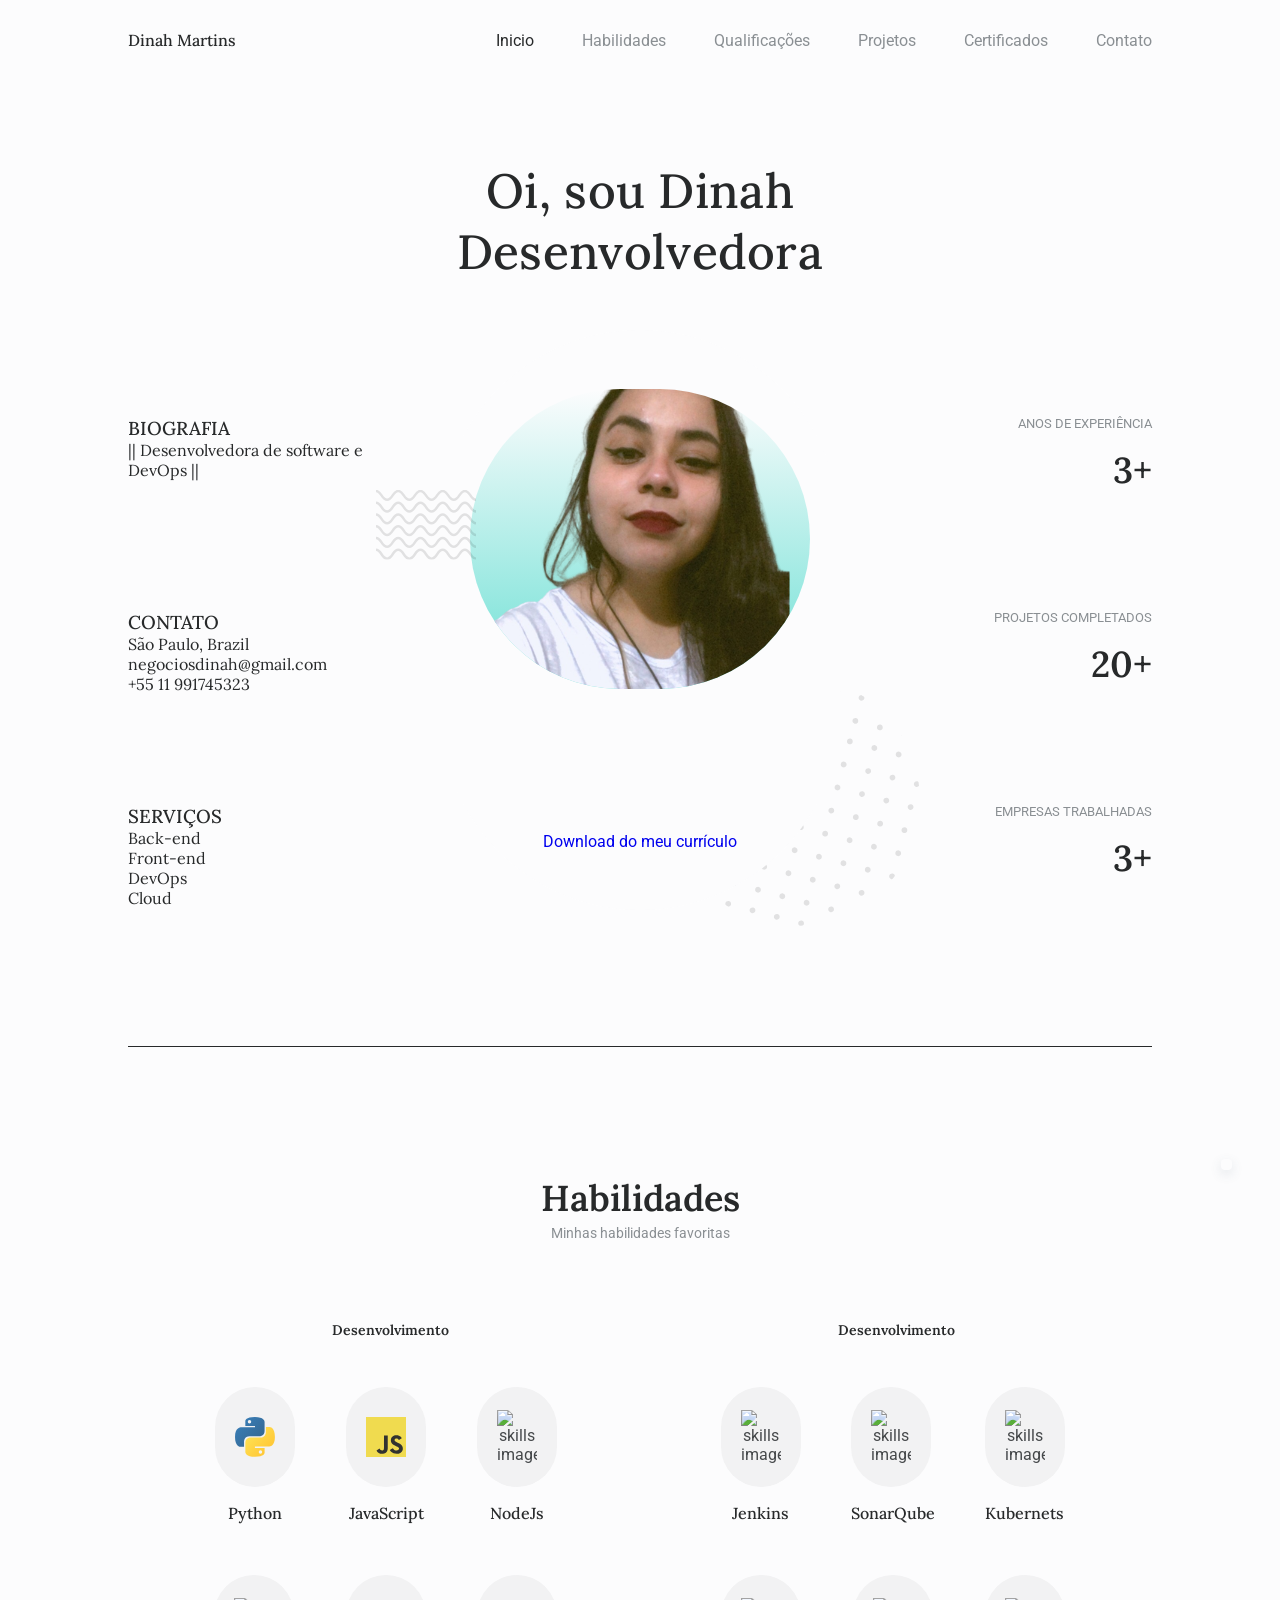
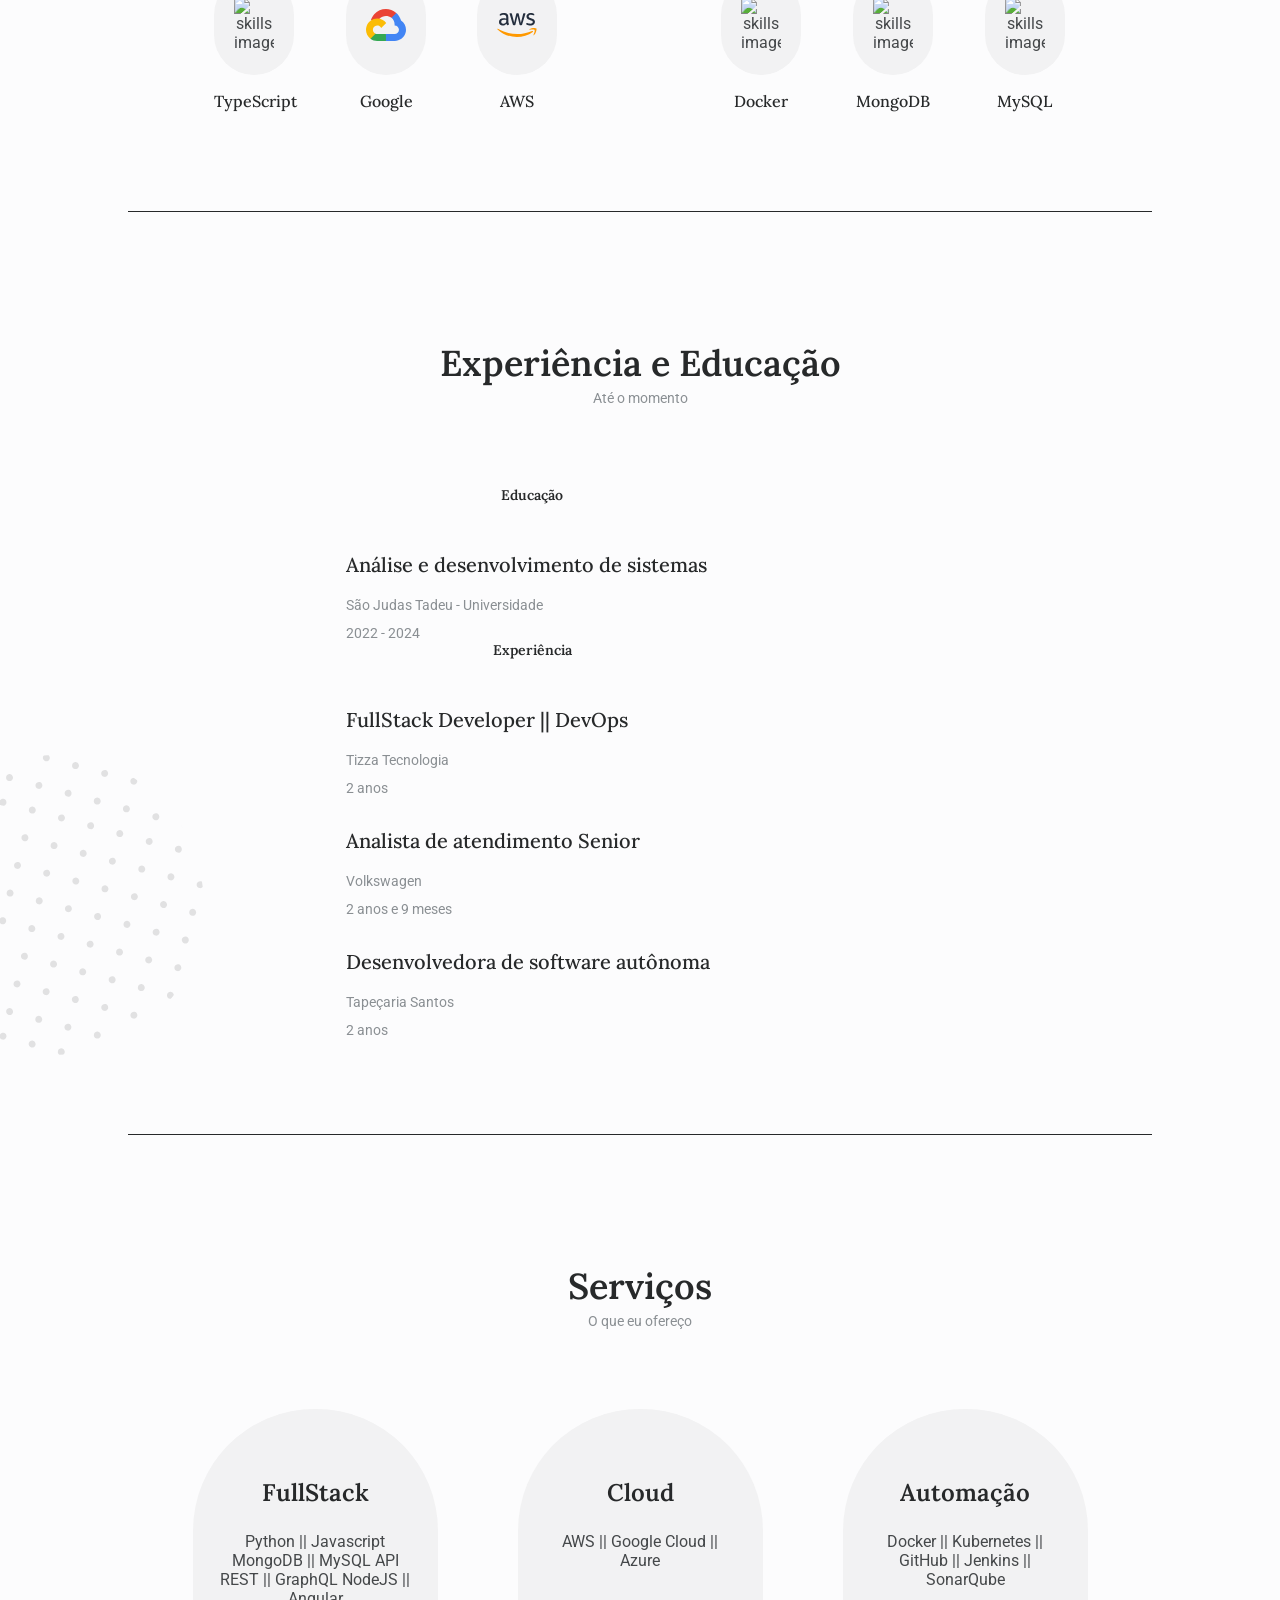
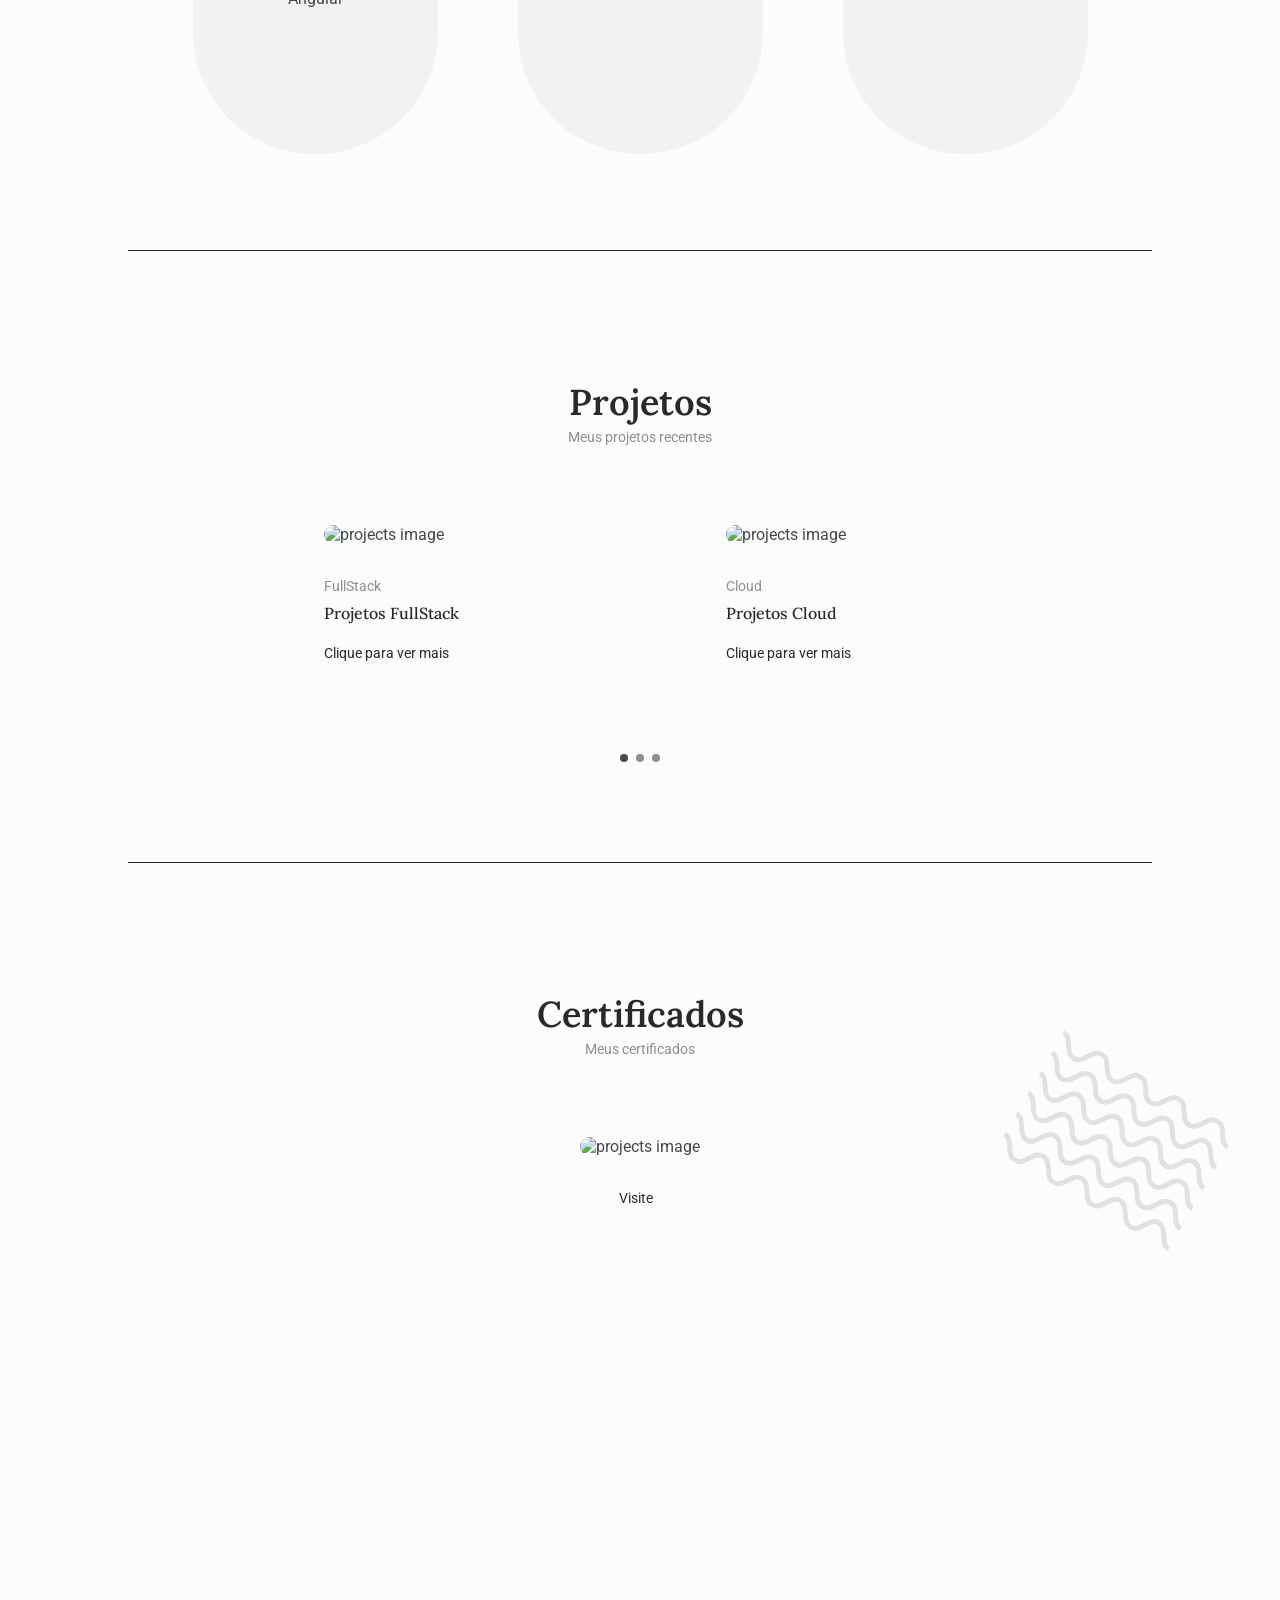
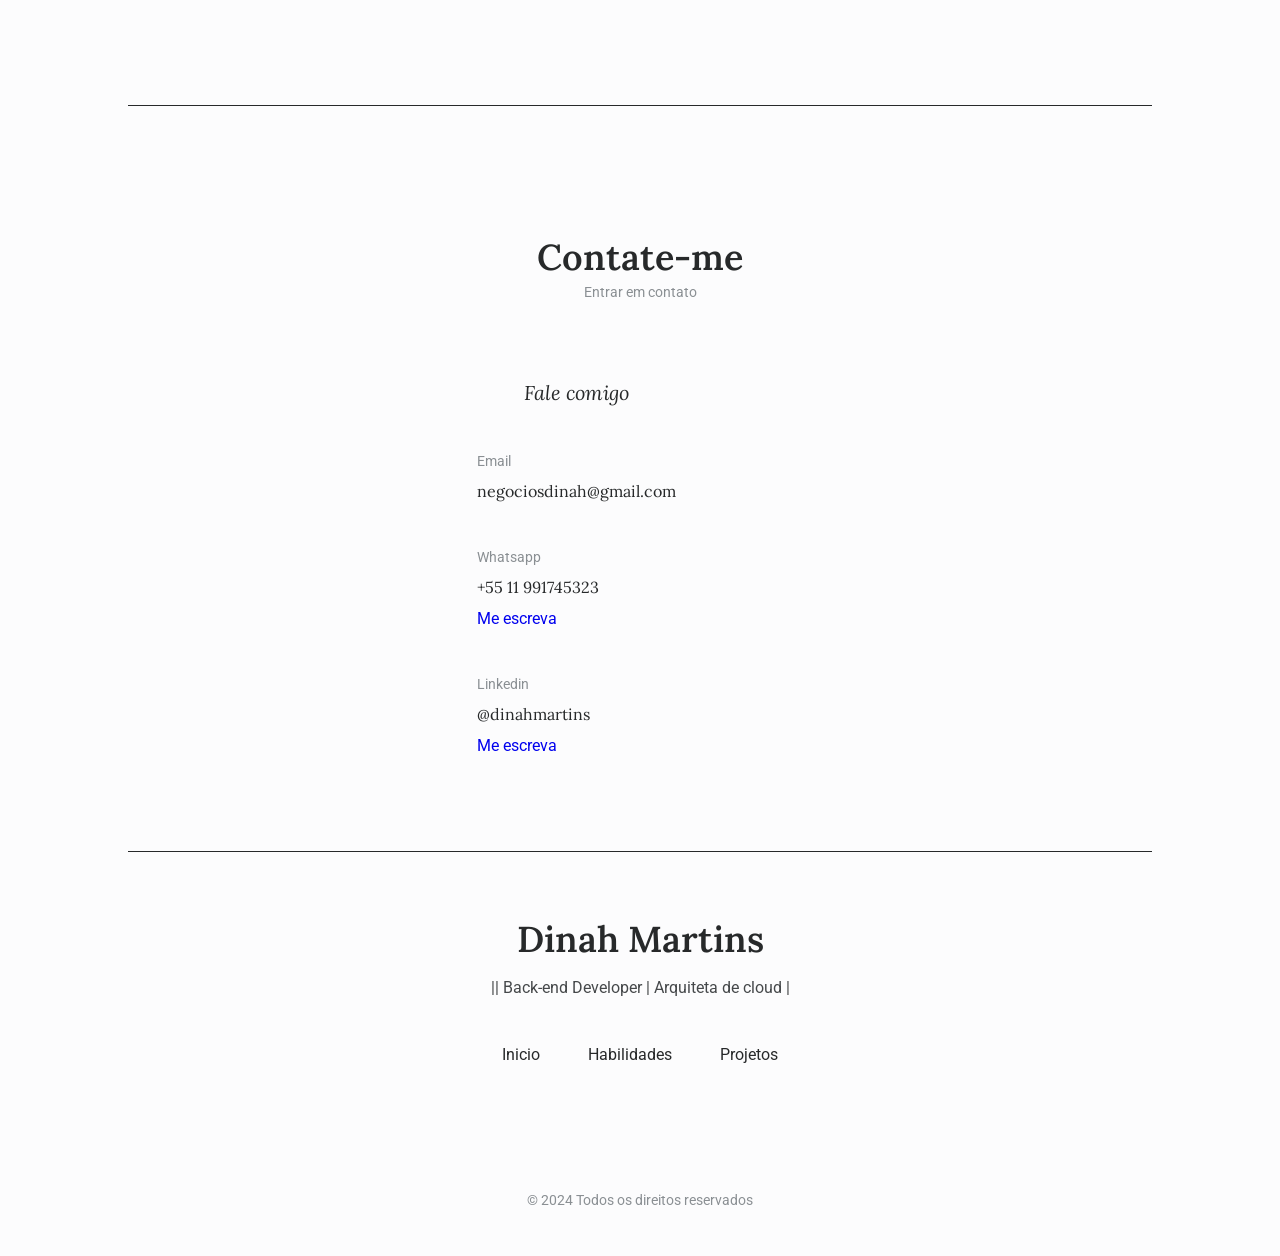
==== commit f0c10554: "feat: inclusao certificado e melhoria nas descrições dos projetos" ====
--- a/index.html
+++ b/index.html
@@ -125,7 +125,7 @@
                             BIOGRAFIA
                         </h3>
                         <p class="home__info-description">
-                            ||  Desenvolvedora de software e DevOps ||
+                            || Desenvolvedora de software e DevOps ||
                         </p>
                     </div>
 
@@ -188,8 +188,8 @@
             </div>
         </section>
 
-           <!--==================== SKILLS ====================-->
-           <section class="skills section" id="skills">
+        <!--==================== SKILLS ====================-->
+        <section class="skills section" id="skills">
             <h2 class="section__title">Habilidades</h2>
             <span class="section__subtitle">Minhas habilidades favoritas</span>
 
@@ -245,54 +245,54 @@
 
                     </div>
                 </div>
-                    <!--==================== SKILLS 2 ====================-->
-                    <div class="skills__content">
-                        <h3 class="skills__title">
-                            <i class="ri-pantone-line"></i> Desenvolvimento
-                        </h3>
-                        <div class="skills__info">
-                                <div class="skills__data">
-                                    <div class="skills__blob">
-                                        <img src="/assets/img/jenkins.svg" alt="skills image">
-                                    </div>
-                                    <h3 class="skills__name">Jenkins</h3>
-                                </div>
-                                <div class="skills__data">
-                                    <div class="skills__blob">
-                                        <img src="/assets/img/sonarqube2.png" alt="skills image">
-                                    </div>
-                                    <h3 class="skills__name">SonarQube</h3>
-                                </div>
-    
-                                    <div class="skills__data">
-                                        <div class="skills__blob">
-                                            <img src="/assets/img/kubernets.svg" alt="skills image">
-                                        </div>
-                                        <h3 class="skills__name">Kubernets</h3>
-                                    </div>
-                                    <div class="skills__data">
-                                        <div class="skills__blob">
-                                            <img src="/assets/img/docker.svg" alt="skills image">
-                                        </div>
-                                        <h3 class="skills__name">Docker</h3>
-                                    </div>
-                                        <div class="skills__data">
-                                            <div class="skills__blob">
-                                                <img src="/assets/img/mongodb.svg" alt="skills image">
-                                            </div>
-                                            <h3 class="skills__name">MongoDB</h3>
-                                        </div>
-                                        <div class="skills__data">
-                                            <div class="skills__blob">
-                                                <img src="/assets/img/mysql.svg" alt="skills image">
-                                            </div>
-                                            <h3 class="skills__name">MySQL</h3>
-                                        </div>
-
-
-
-                    </div>
-            </div>
+                <!--==================== SKILLS 2 ====================-->
+                <div class="skills__content">
+                    <h3 class="skills__title">
+                        <i class="ri-pantone-line"></i> Desenvolvimento
+                    </h3>
+                    <div class="skills__info">
+                        <div class="skills__data">
+                            <div class="skills__blob">
+                                <img src="/assets/img/jenkins.svg" alt="skills image">
+                            </div>
+                            <h3 class="skills__name">Jenkins</h3>
+                        </div>
+                        <div class="skills__data">
+                            <div class="skills__blob">
+                                <img src="/assets/img/sonarqube2.png" alt="skills image">
+                            </div>
+                            <h3 class="skills__name">SonarQube</h3>
+                        </div>
+
+                        <div class="skills__data">
+                            <div class="skills__blob">
+                                <img src="/assets/img/kubernets.svg" alt="skills image">
+                            </div>
+                            <h3 class="skills__name">Kubernets</h3>
+                        </div>
+                        <div class="skills__data">
+                            <div class="skills__blob">
+                                <img src="/assets/img/docker.svg" alt="skills image">
+                            </div>
+                            <h3 class="skills__name">Docker</h3>
+                        </div>
+                        <div class="skills__data">
+                            <div class="skills__blob">
+                                <img src="/assets/img/mongodb.svg" alt="skills image">
+                            </div>
+                            <h3 class="skills__name">MongoDB</h3>
+                        </div>
+                        <div class="skills__data">
+                            <div class="skills__blob">
+                                <img src="/assets/img/mysql.svg" alt="skills image">
+                            </div>
+                            <h3 class="skills__name">MySQL</h3>
+                        </div>
+
+
+
+                    </div>
+                </div>
         </section>
 
         <!--==================== QUALIFICATION ====================-->
@@ -339,7 +339,7 @@
                                 <span class="qualification__country">Volkswagen</span>
                                 <span class="qualification__year">2 anos e 9 meses</span>
                             </div>
-                             <div>
+                            <div>
                                 <h3 class="qualification__name">
                                     Desenvolvedora de software autônoma
                                 </h3>
@@ -352,64 +352,64 @@
                 <img src="/assets/img/shape-circle.svg" alt="qualification image" class="qualification__img">
         </section>
 
-             <!--==================== SERVICES ====================-->
-             <section class="services section" id="services">
-                <h2 class="section__title">Serviços </h2>
-                <span class="section__subtitle"> O que eu ofereço</span>
-
-                <div class="services__container container grid section__border">
-                    <div class="services__card">
-                        <i class="ri-code-line"></i>
-
-                        <h2 class="services__title">
-                            FullStack <br>
-                        </h2>
-
-                        <p class="services__description">
-                             Python  || Javascript
-                             MongoDB || MySQL
-                             API REST || GraphQL
-                             NodeJS || Angular
-                        </p>
-
-                        <div class="services__border"></div>
-                    </div>
-
-                    <div class="services__card">
-                        <i class="ri-layout-4-line"></i>
-
-                        <h2 class="services__title">
-                            Cloud <br>
-                        </h2>
-
-                        <p class="services__description">
-                            AWS  ||
-                            Google Cloud ||
-                            Azure
-                            
-                        </p>
-
-                        <div class="services__border"></div>
-                    </div>
-
-                    <div class="services__card">
-                        <i class="ri-quill-pen-line"></i>
-
-                        <h2 class="services__title">
-                            Automação  <br>
-                        </h2>
-
-                        <p class="services__description">
-                             Docker || Kubernetes ||
-                             GitHub  ||
-                             Jenkins || SonarQube                           
-                        </p>
-
-                        <div class="services__border"></div>
-                    </div>
-                </div>
-                
-            </section>
+        <!--==================== SERVICES ====================-->
+        <section class="services section" id="services">
+            <h2 class="section__title">Serviços </h2>
+            <span class="section__subtitle"> O que eu ofereço</span>
+
+            <div class="services__container container grid section__border">
+                <div class="services__card">
+                    <i class="ri-code-line"></i>
+
+                    <h2 class="services__title">
+                        FullStack <br>
+                    </h2>
+
+                    <p class="services__description">
+                        Python || Javascript
+                        MongoDB || MySQL
+                        API REST || GraphQL
+                        NodeJS || Angular
+                    </p>
+
+                    <div class="services__border"></div>
+                </div>
+
+                <div class="services__card">
+                    <i class="ri-layout-4-line"></i>
+
+                    <h2 class="services__title">
+                        Cloud <br>
+                    </h2>
+
+                    <p class="services__description">
+                        AWS ||
+                        Google Cloud ||
+                        Azure
+
+                    </p>
+
+                    <div class="services__border"></div>
+                </div>
+
+                <div class="services__card">
+                    <i class="ri-quill-pen-line"></i>
+
+                    <h2 class="services__title">
+                        Automação <br>
+                    </h2>
+
+                    <p class="services__description">
+                        Docker || Kubernetes ||
+                        GitHub ||
+                        Jenkins || SonarQube
+                    </p>
+
+                    <div class="services__border"></div>
+                </div>
+            </div>
+
+        </section>
 
         <!--==================== PROJECTS ====================-->
         <section class="projects section" id="projects">
@@ -422,20 +422,22 @@
 
                         <!--==================== PROJECTS 1 ====================-->
                         <div class="projects__content swiper-slide">
-                            <img src="/assets/img/back/servi.png" alt="projects image" class="projects__img" style="width: 210px;">
+                            <img src="/assets/img/back/servi.png" alt="projects image" class="projects__img"
+                                style="width: 210px;">
 
                             <div>
                                 <span class="projects__subtitle">FullStack</span>
                                 <h1 class="projects__title">Projetos FullStack</h1>
 
-                                <a href="/projetosBack.html" class="projects__button">
+                                <a href="/projetosFullStack.html" class="projects__button">
                                     Clique para ver mais<i class="ri-arrow-right-line"></i>
                                 </a>
                             </div>
                         </div>
                         <!--==================== PROJECTS 4 ====================-->
                         <div class="projects__content swiper-slide">
-                            <img src="/assets/img/cloud/cloudcompu.png" alt="projects image" class="projects__img" style="width: 250px;"> 
+                            <img src="/assets/img/cloud/cloudcompu.png" alt="projects image" class="projects__img"
+                                style="width: 250px;">
 
                             <div>
                                 <span class="projects__subtitle">Cloud</span>
@@ -448,7 +450,8 @@
                         </div>
                         <!--==================== PROJECTS 4 ====================-->
                         <div class="projects__content swiper-slide">
-                            <img src="/assets/img/front/front.png" alt="projects image" class="projects__img" style="width: 250px;"> 
+                            <img src="/assets/img/front/front.png" alt="projects image" class="projects__img"
+                                style="width: 250px;">
 
                             <div>
                                 <span class="projects__subtitle">Front</span>
@@ -501,7 +504,7 @@
                                 </a>
                             </div>
                         </div> -->
-                                                <!--==================== PROJECTS  ====================-->
+                        <!--==================== PROJECTS  ====================-->
                         <!-- <div class="projects__content swiper-slide">
                             <img src="/assets/img/Ia/ia.png" alt="projects image" class="projects__img" style="width: 226px;">
 
@@ -543,13 +546,26 @@
                 <div class="testimonial__container swiper">
                     <div class="swiper-wrapper">
 
-                                                <!--==================== CERTIFICADOS ====================-->
+                        <!--==================== CERTIFICADOS ====================-->
                         <div class="testimonial__content swiper-slide">
                             <img src="/assets/img/profissionalCloud.png" alt="projects image" class="projects__img">
 
 
                             <div>
-                                <a href="https://www.credly.com/earner/earned/badge/df5a6673-7a03-464b-a373-22df7db8f8f4" class="projects__button">
+                                <a href="https://www.credly.com/earner/earned/badge/df5a6673-7a03-464b-a373-22df7db8f8f4"
+                                    class="projects__button">
+                                    Visite<i class="ri-arrow-right-line"></i>
+                                </a>
+                            </div>
+                        </div>
+                        <!--==================== CERTIFICADOS ====================-->
+                        <div class="testimonial__content swiper-slide">
+                            <img src="/assets/img/copilotCertificado.svg" alt="projects image" class="projects__img">
+
+
+                            <div>
+                                <a href="https://learn.microsoft.com/pt-br/users/santosdinah-8969/credentials/dc887c374b378b6"
+                                    class="projects__button">
                                     Visite<i class="ri-arrow-right-line"></i>
                                 </a>
                             </div>
@@ -560,18 +576,20 @@
 
 
                             <div>
-                                <a href="https://www.credly.com/badges/24cad362-9590-42f6-ab48-49dd2c13e995/linked_in_profile" class="projects__button">
-                                    Visite<i class="ri-arrow-right-line"></i>
-                                </a>
-                            </div>
-                        </div>
-                                                <!--==================== CERTIFICADOS ====================-->
+                                <a href="https://www.credly.com/badges/24cad362-9590-42f6-ab48-49dd2c13e995/linked_in_profile"
+                                    class="projects__button">
+                                    Visite<i class="ri-arrow-right-line"></i>
+                                </a>
+                            </div>
+                        </div>
+                        <!--==================== CERTIFICADOS ====================-->
                         <div class="testimonial__content swiper-slide">
                             <img src="/assets/img/cloud/google1.png" alt="projects image" class="projects__img">
 
 
                             <div>
-                                <a href="https://www.cloudskillsboost.google/public_profiles/5d88173c-bc71-4f9e-9f97-12909eece244" class="projects__button">
+                                <a href="https://www.cloudskillsboost.google/public_profiles/5d88173c-bc71-4f9e-9f97-12909eece244"
+                                    class="projects__button">
                                     Visite<i class="ri-arrow-right-line"></i>
                                 </a>
                             </div>
@@ -582,7 +600,8 @@
 
 
                             <div>
-                                <a href="https://www.cloudskillsboost.google/public_profiles/5d88173c-bc71-4f9e-9f97-12909eece244" class="projects__button">
+                                <a href="https://www.cloudskillsboost.google/public_profiles/5d88173c-bc71-4f9e-9f97-12909eece244"
+                                    class="projects__button">
                                     Visite<i class="ri-arrow-right-line"></i>
                                 </a>
                             </div>
@@ -593,7 +612,8 @@
 
 
                             <div>
-                                <a href="https://www.cloudskillsboost.google/public_profiles/5d88173c-bc71-4f9e-9f97-12909eece244" class="projects__button">
+                                <a href="https://www.cloudskillsboost.google/public_profiles/5d88173c-bc71-4f9e-9f97-12909eece244"
+                                    class="projects__button">
                                     Visite<i class="ri-arrow-right-line"></i>
                                 </a>
                             </div>
@@ -604,7 +624,8 @@
 
 
                             <div>
-                                <a href="https://www.cloudskillsboost.google/public_profiles/5d88173c-bc71-4f9e-9f97-12909eece244" class="projects__button">
+                                <a href="https://www.cloudskillsboost.google/public_profiles/5d88173c-bc71-4f9e-9f97-12909eece244"
+                                    class="projects__button">
                                     Visite<i class="ri-arrow-right-line"></i>
                                 </a>
                             </div>
@@ -615,7 +636,8 @@
 
 
                             <div>
-                                <a href="https://www.cloudskillsboost.google/public_profiles/5d88173c-bc71-4f9e-9f97-12909eece244" class="projects__button">
+                                <a href="https://www.cloudskillsboost.google/public_profiles/5d88173c-bc71-4f9e-9f97-12909eece244"
+                                    class="projects__button">
                                     Visite<i class="ri-arrow-right-line"></i>
                                 </a>
                             </div>
@@ -626,7 +648,8 @@
 
 
                             <div>
-                                <a href="https://www.cloudskillsboost.google/public_profiles/5d88173c-bc71-4f9e-9f97-12909eece244" class="projects__button">
+                                <a href="https://www.cloudskillsboost.google/public_profiles/5d88173c-bc71-4f9e-9f97-12909eece244"
+                                    class="projects__button">
                                     Visite<i class="ri-arrow-right-line"></i>
                                 </a>
                             </div>
@@ -637,7 +660,8 @@
 
 
                             <div>
-                                <a href="https://www.cloudskillsboost.google/public_profiles/5d88173c-bc71-4f9e-9f97-12909eece244" class="projects__button">
+                                <a href="https://www.cloudskillsboost.google/public_profiles/5d88173c-bc71-4f9e-9f97-12909eece244"
+                                    class="projects__button">
                                     Visite<i class="ri-arrow-right-line"></i>
                                 </a>
                             </div>
@@ -648,7 +672,8 @@
 
 
                             <div>
-                                <a href="https://www.cloudskillsboost.google/public_profiles/5d88173c-bc71-4f9e-9f97-12909eece244" class="projects__button">
+                                <a href="https://www.cloudskillsboost.google/public_profiles/5d88173c-bc71-4f9e-9f97-12909eece244"
+                                    class="projects__button">
                                     Visite<i class="ri-arrow-right-line"></i>
                                 </a>
                             </div>
@@ -687,7 +712,7 @@
 
                             </div>
                         </div>
-                        
+
                         <!--==================== CERTIFICADOS ====================-->
                         <div class="testimonial__content swiper-slide">
                             <img src="/assets/img/crt1.jpeg" alt="projects image" class="projects__img">
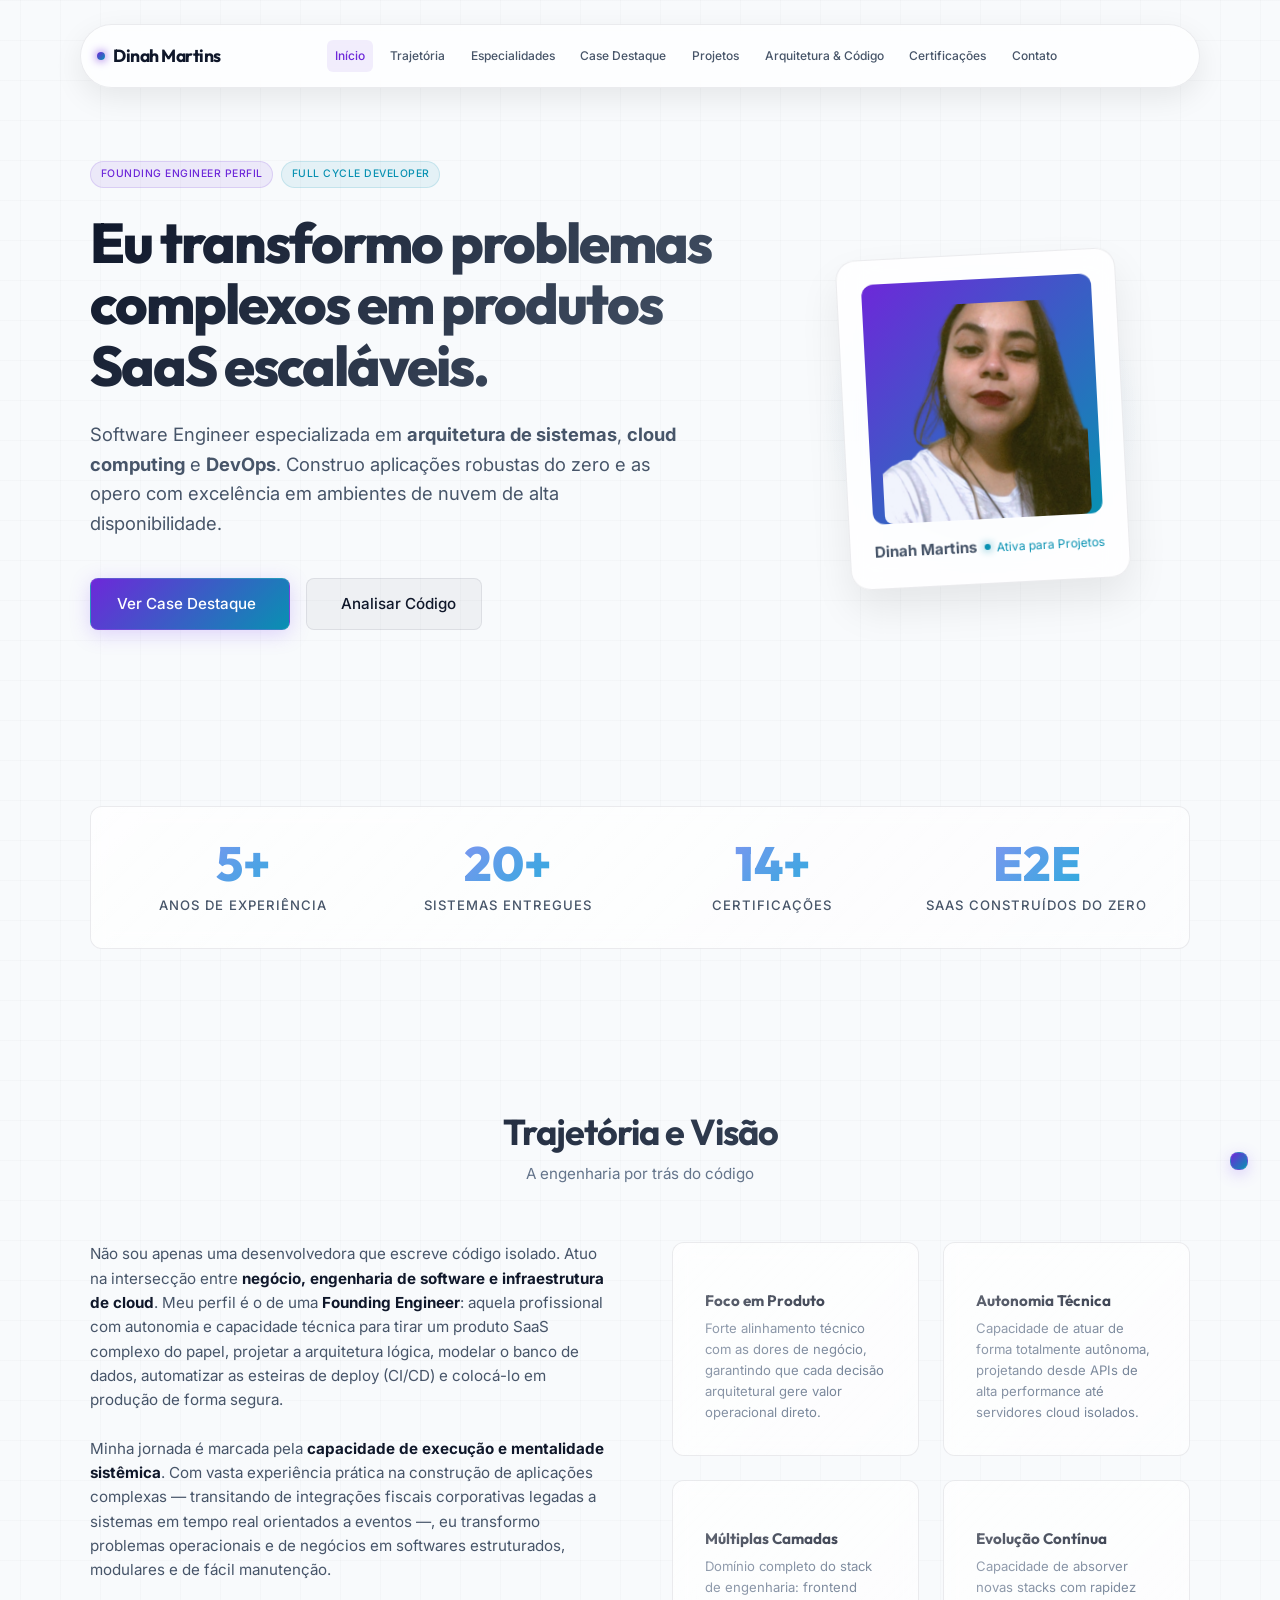
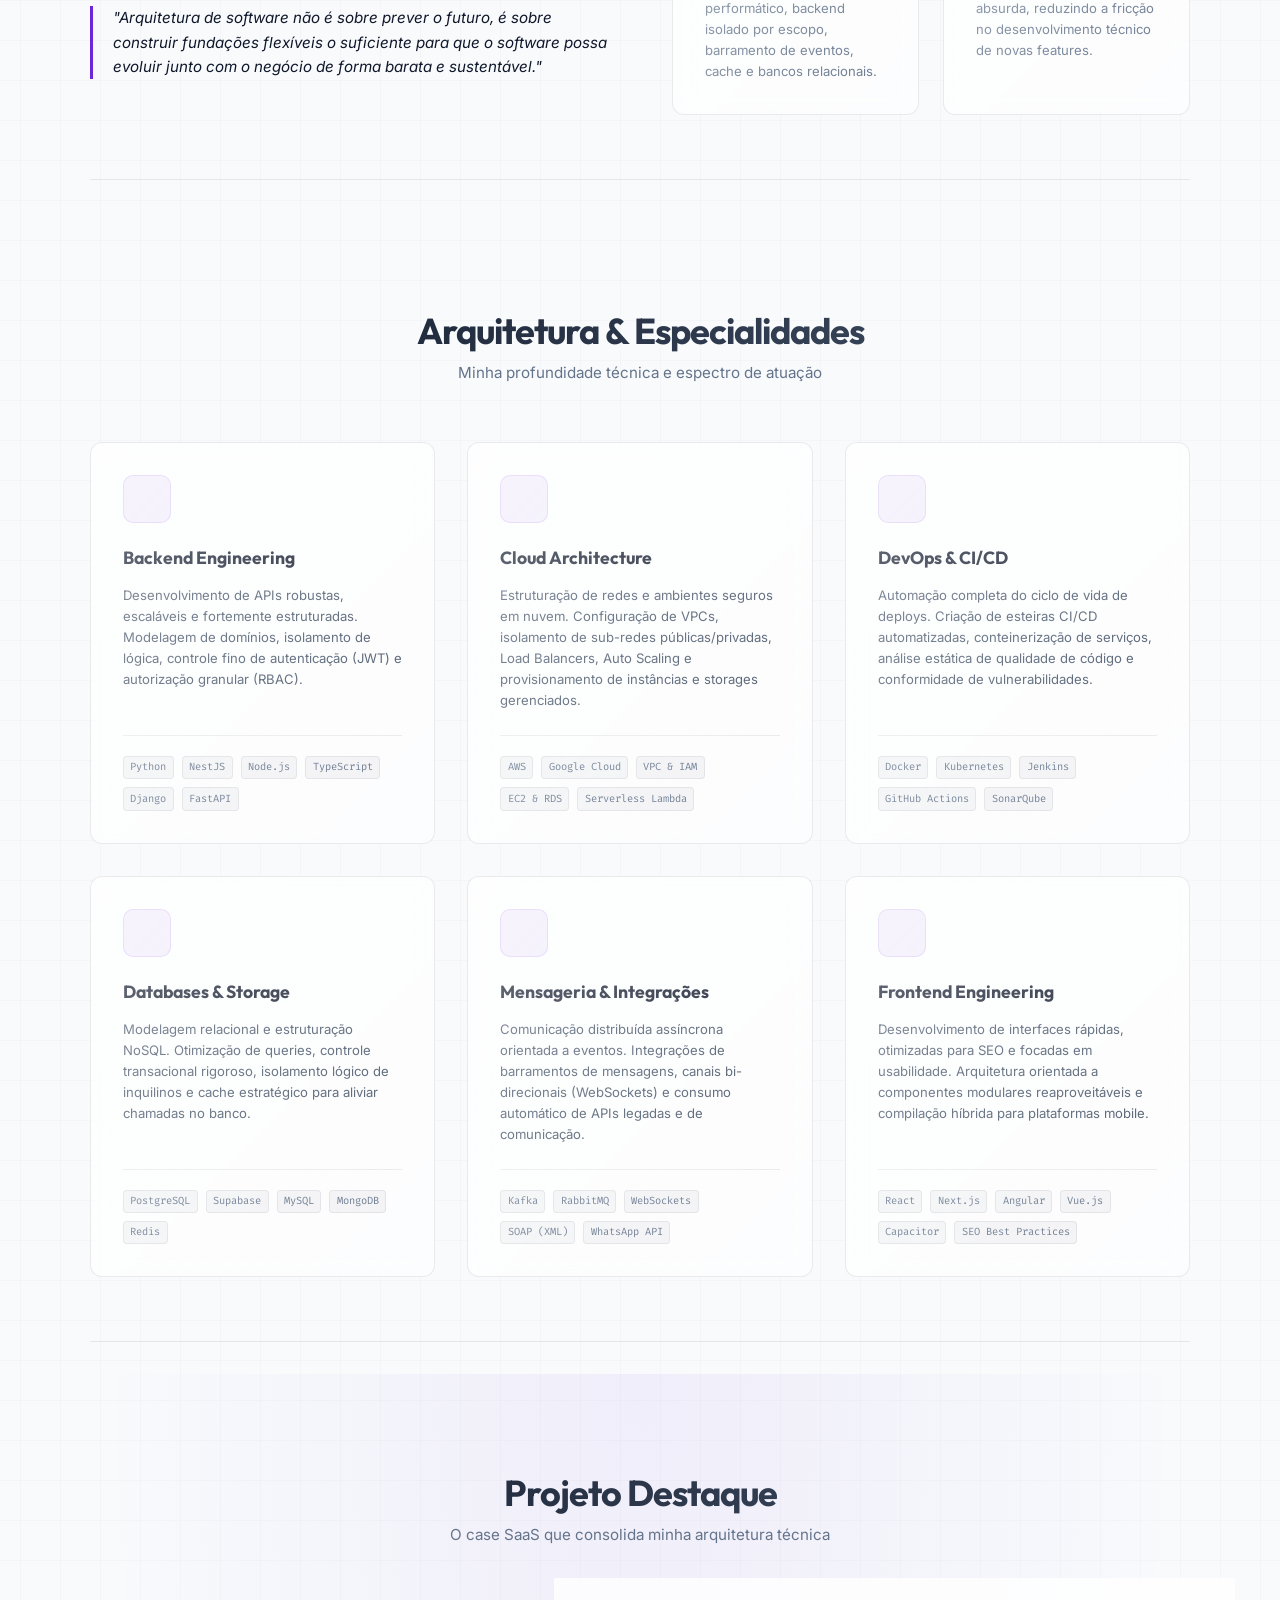
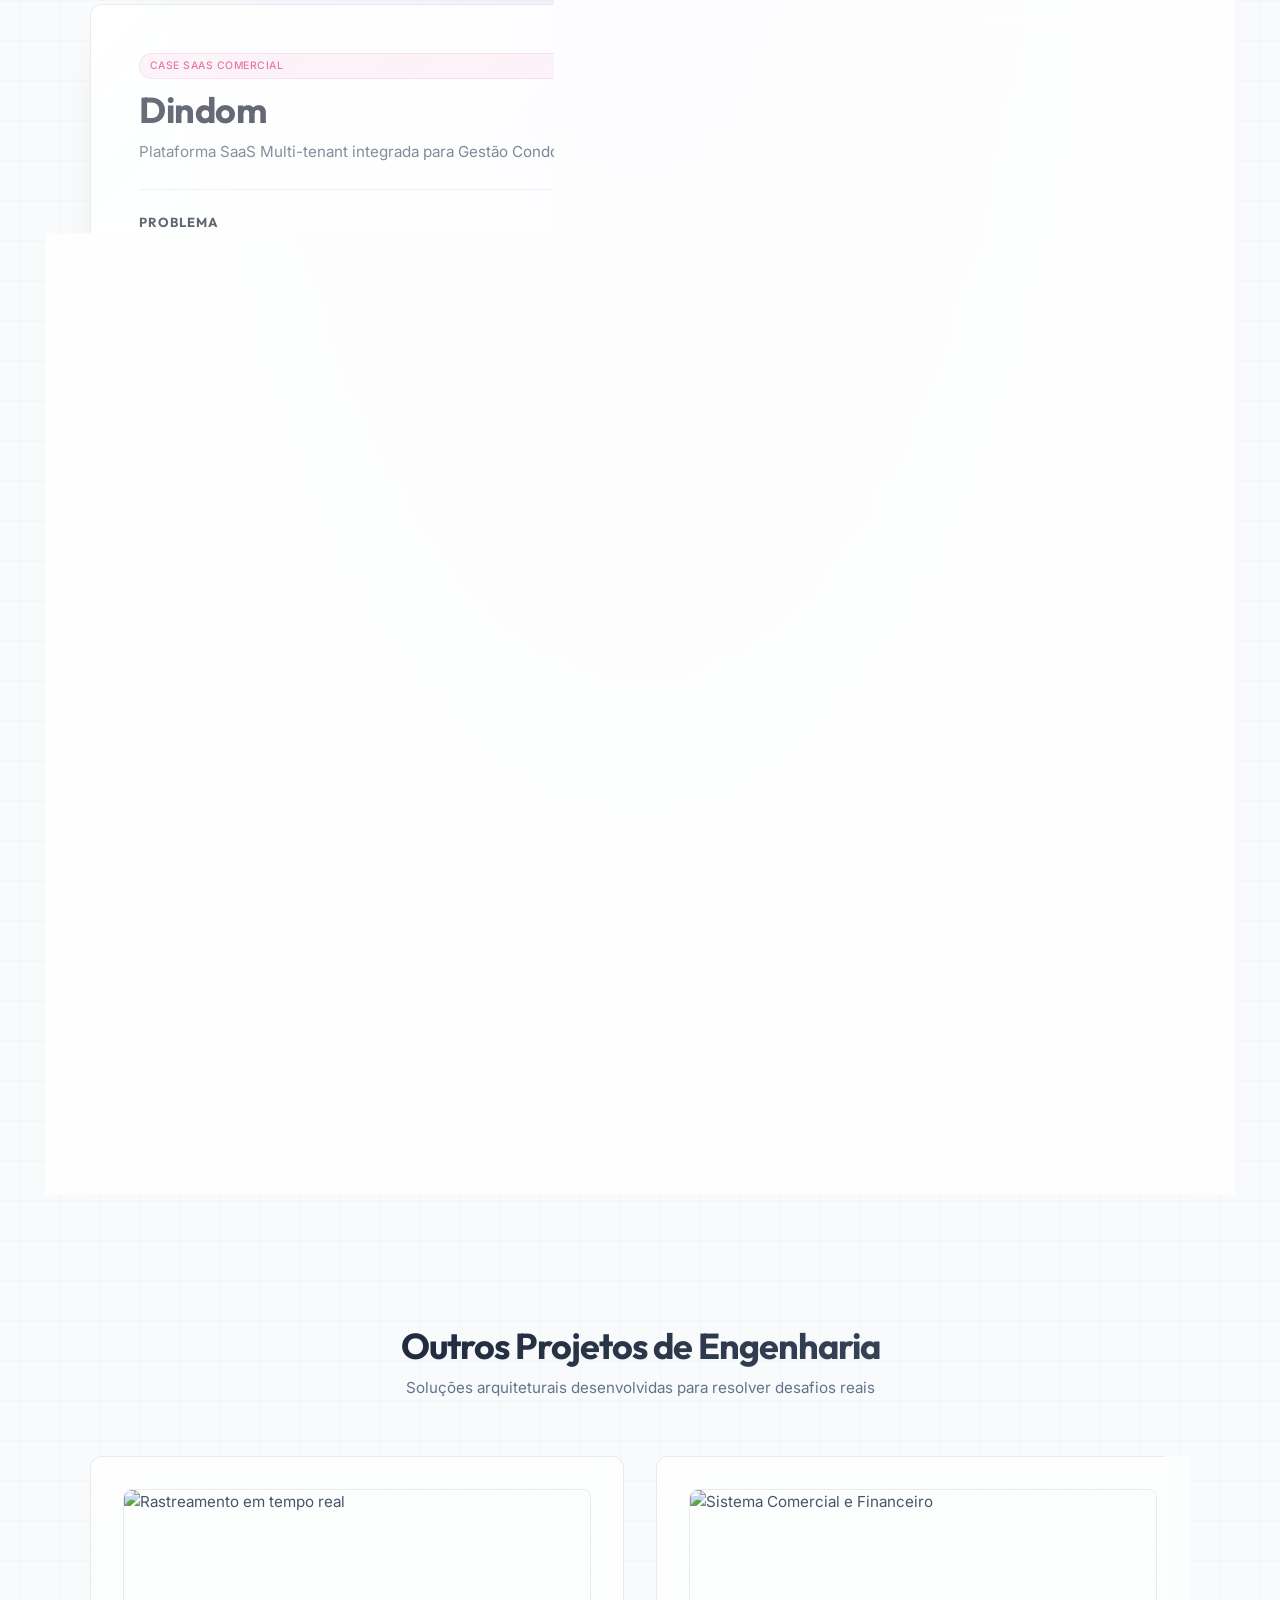
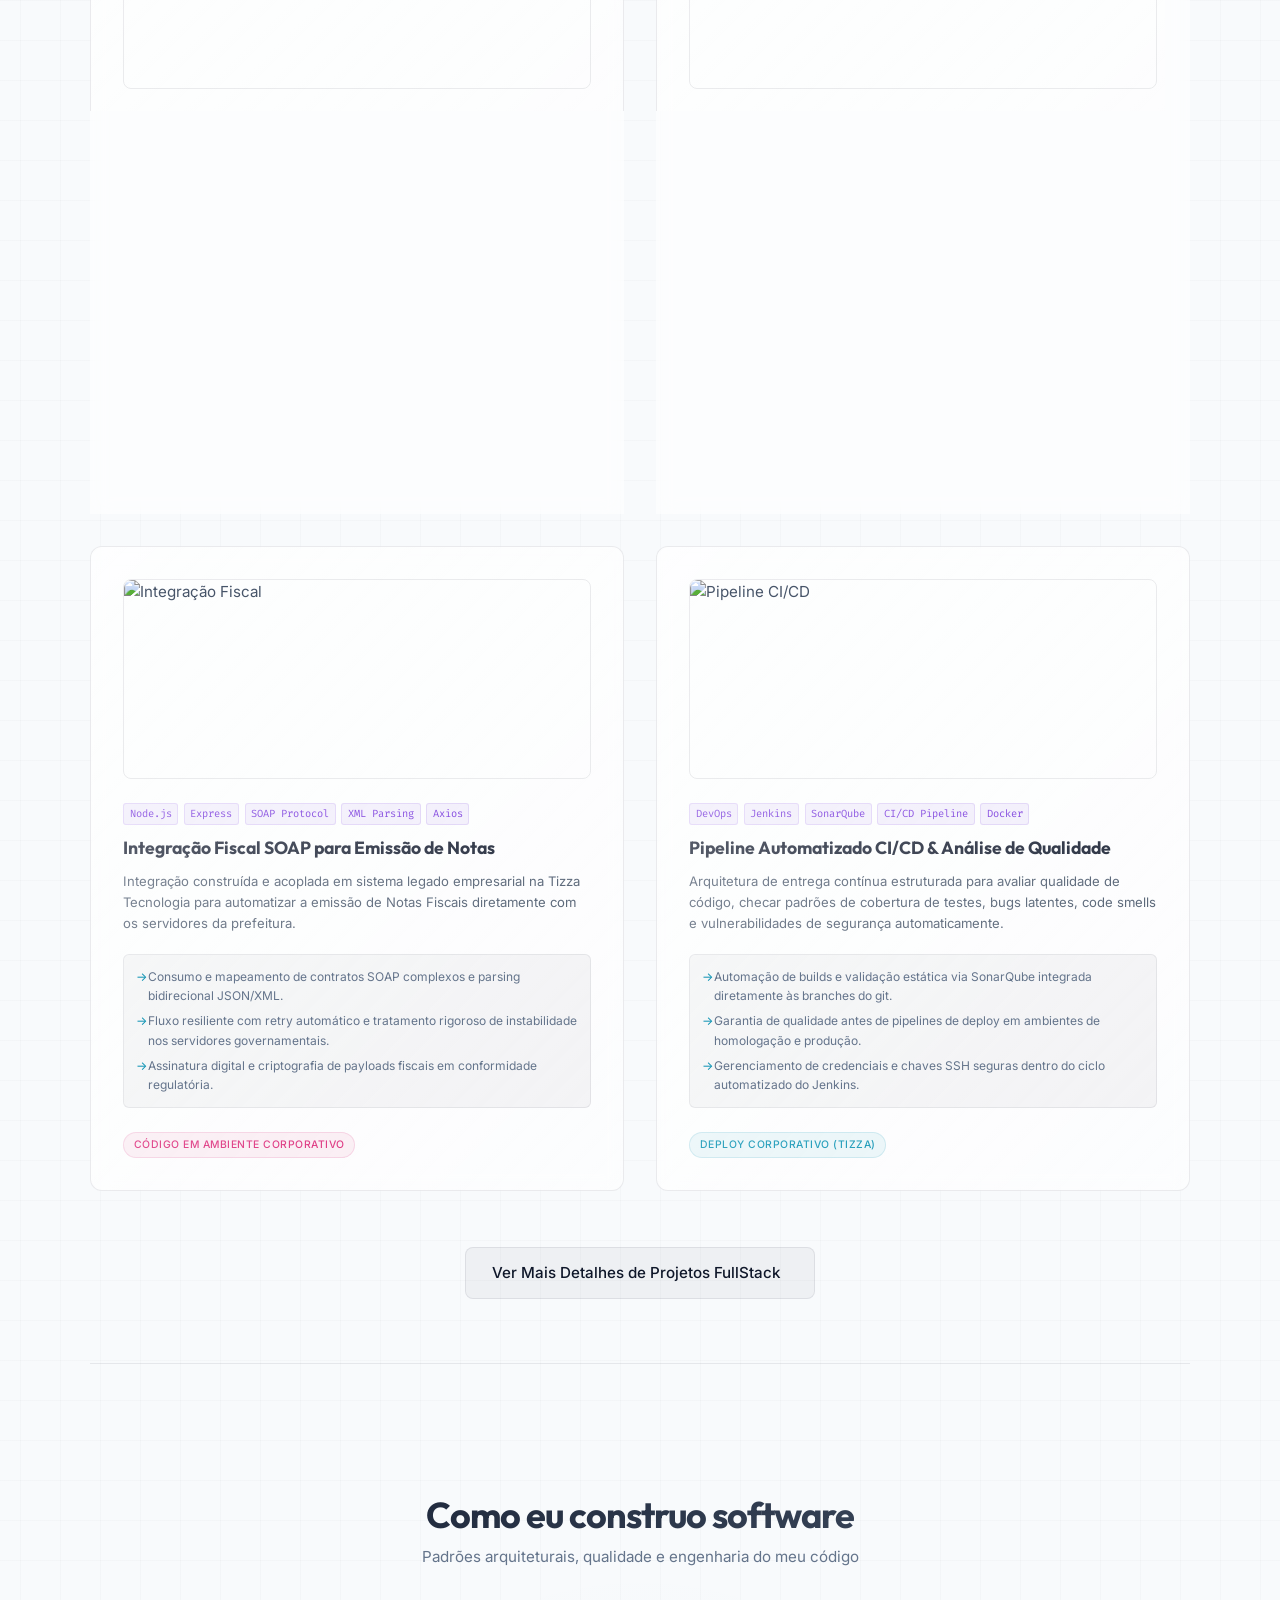
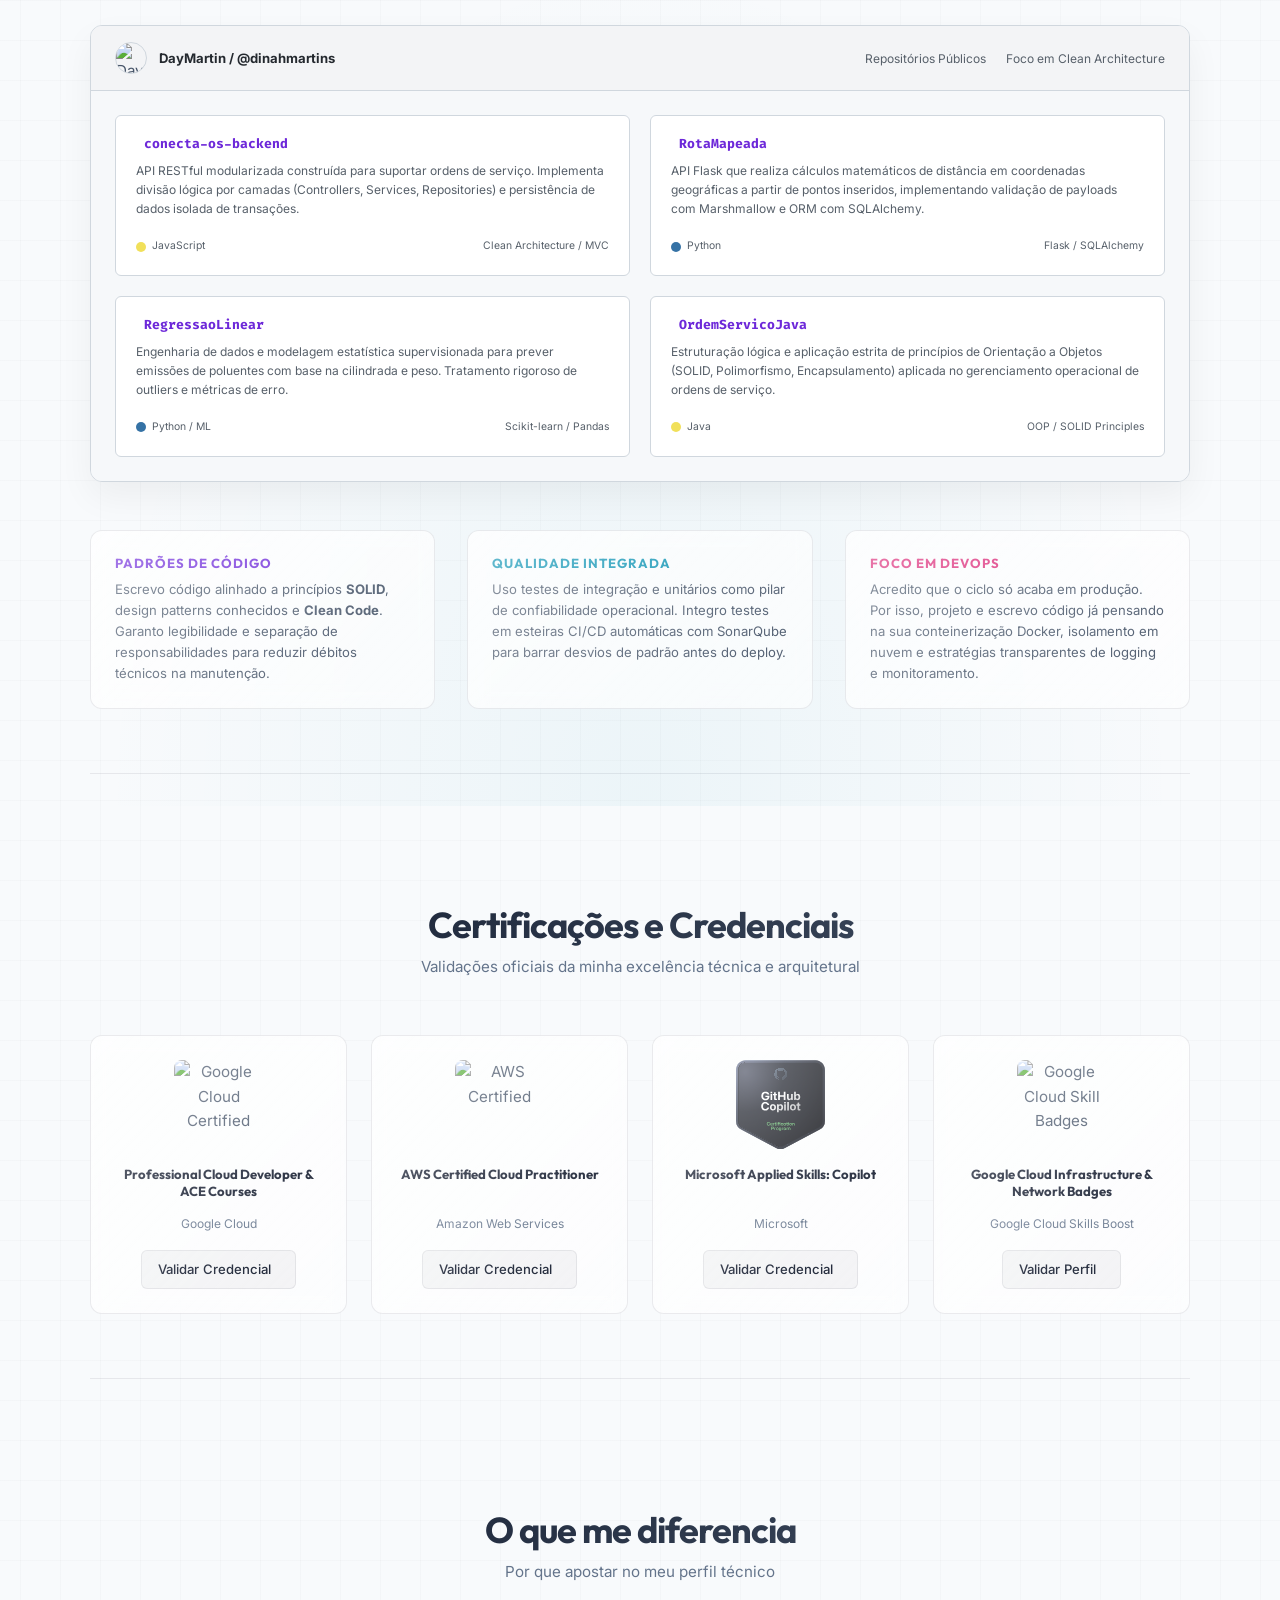
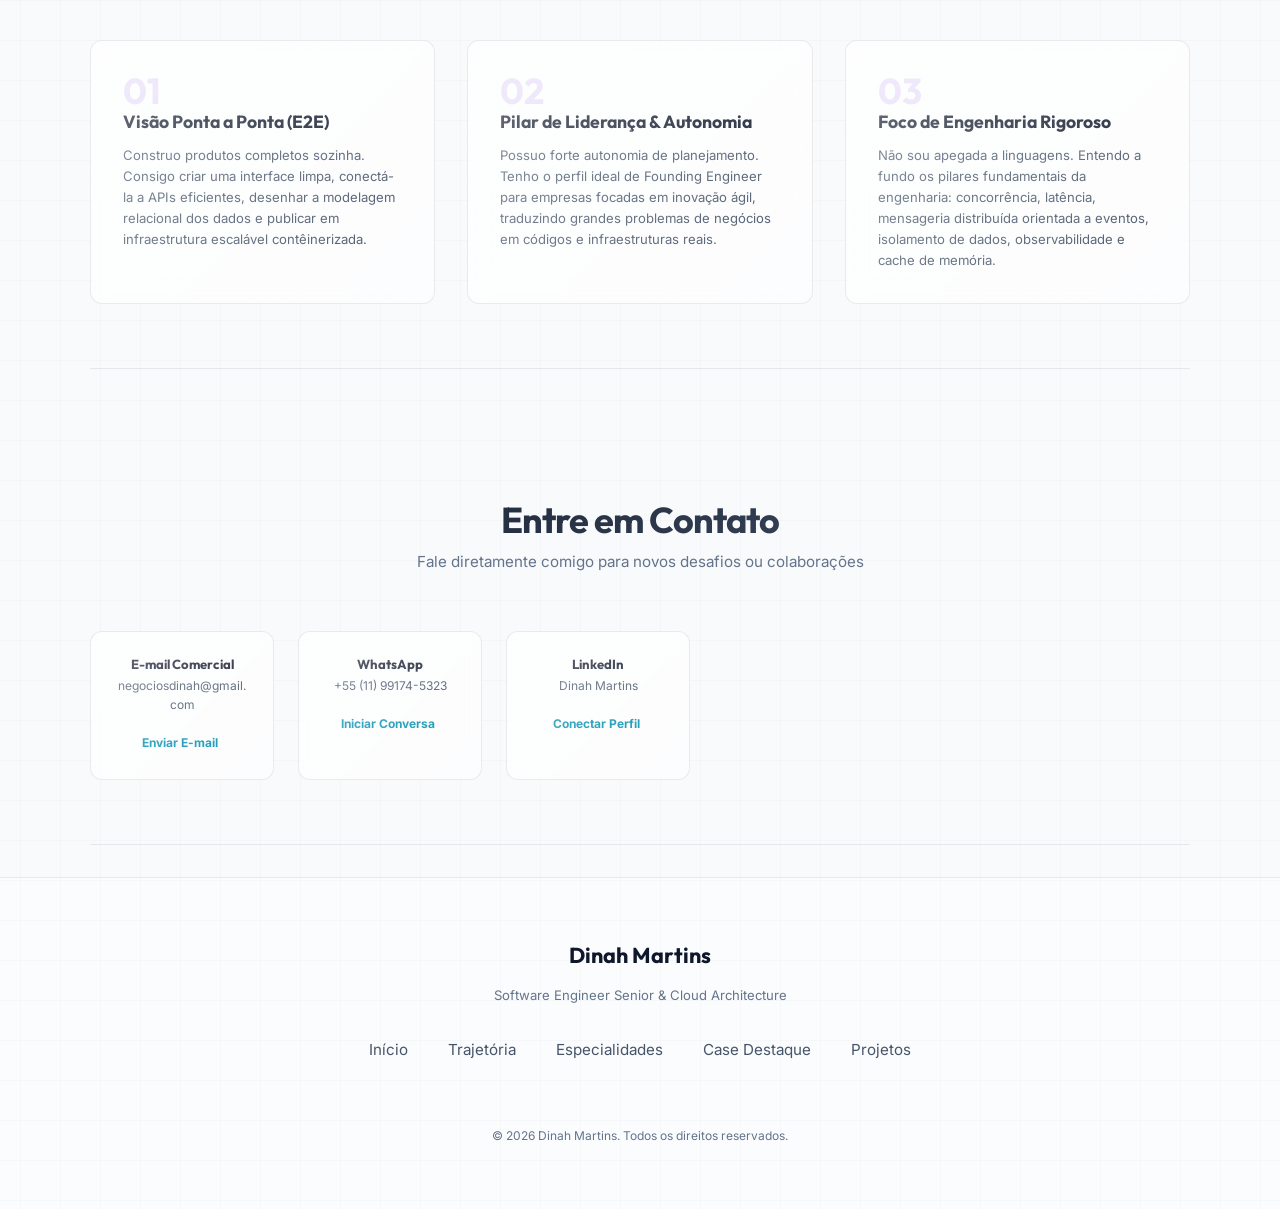
==== commit e8253624: "reestruturação do novo portfólio" ====
--- a/index.html
+++ b/index.html
@@ -4,6 +4,8 @@
 <head>
     <meta charset="UTF-8">
     <meta name="viewport" content="width=device-width, initial-scale=1.0">
+    <meta name="description"
+        content="Portfolio de Dinah Martins - Software Engineer Senior especializada em Arquitetura de Sistemas, Cloud Computing, DevOps e desenvolvimento de produtos SaaS de ponta a ponta.">
 
     <!--=============== FAVICON ===============-->
     <link rel="shortcut icon" href="assets/img/favicon.png" type="image/x-icon">
@@ -12,70 +14,66 @@
     <link href="https://cdn.jsdelivr.net/npm/remixicon@2.5.0/fonts/remixicon.css" rel="stylesheet">
 
     <!--=============== SWIPER CSS ===============-->
-    <link rel="stylesheet" href="/assets/css/swiper-bundle.min.css">
+    <link rel="stylesheet" href="assets/css/swiper-bundle.min.css">
 
     <!--=============== CSS ===============-->
-    <link rel="stylesheet" href="assets/css/styles.css">
-
-    <title>O meu orgulho de portfolio</title>
+    <link rel="stylesheet" href="assets/css/styles.css?v=1.2">
+
+    <title>Dinah Martins | Senior Software Engineer & Cloud Architect</title>
 </head>
 
 <body>
+    <script>
+        // Apply theme immediately to prevent white flash
+        if (localStorage.getItem('selected-theme') === 'dark') {
+            document.body.classList.add('dark-theme');
+        }
+    </script>
     <!--==================== HEADER ====================-->
     <header class="header" id="header">
-        <nav class="nav container">
-            <a href="#" class="nav__logo">Dinah Martins </a>
+        <nav class="nav">
+            <a href="#home" class="nav__logo">
+                <span class="nav__logo-dot"></span> Dinah Martins
+            </a>
             <div class="nav__menu" id="nav-menu">
-                <ul class="nav__list grid">
-
-                    <li class="nav__item">
-                        <a href="#home" class="nav__link active-link">
-                            <i class="ri-home-5-line"></i>Inicio
-                        </a>
+                <ul class="nav__list">
+                    <li><a href="#home" class="nav__link active-link"
+                            onclick="document.getElementById('nav-menu').classList.remove('show-menu'); document.getElementById('header').style.pointerEvents='none'">Início</a>
                     </li>
-
-                    <li class="nav__item">
-                        <a href="#skills" class="nav__link">
-                            <i class="ri-trophy-line"></i> Habilidades
-                        </a>
-
+                    <li><a href="#about" class="nav__link"
+                            onclick="document.getElementById('nav-menu').classList.remove('show-menu'); document.getElementById('header').style.pointerEvents='none'">Trajetória</a>
                     </li>
-                    <li class="nav__item">
-                        <a href="#qualification" class="nav__link"><i class="ri-book-open-line"></i>Qualificações
-
-                        </a>
-
+                    <li><a href="#specialties" class="nav__link"
+                            onclick="document.getElementById('nav-menu').classList.remove('show-menu'); document.getElementById('header').style.pointerEvents='none'">Especialidades</a>
                     </li>
-                    <li class="nav__item">
-                        <a href="#projects" class="nav__link"><i class="ri-image-line"></i>Projetos
-
-                        </a>
-
+                    <li><a href="#dindom" class="nav__link"
+                            onclick="document.getElementById('nav-menu').classList.remove('show-menu'); document.getElementById('header').style.pointerEvents='none'">Case
+                            Destaque</a></li>
+                    <li><a href="#projects" class="nav__link"
+                            onclick="document.getElementById('nav-menu').classList.remove('show-menu'); document.getElementById('header').style.pointerEvents='none'">Projetos</a>
                     </li>
-                    <li class="nav__item">
-                        <a href="#certificados" class="nav__link"><i class="ri-briefcase-line"></i>Certificados
-
-                        </a>
-
+                    <li><a href="#github-section" class="nav__link"
+                            onclick="document.getElementById('nav-menu').classList.remove('show-menu'); document.getElementById('header').style.pointerEvents='none'">Arquitetura
+                            & Código</a></li>
+                    <li><a href="#certifications" class="nav__link"
+                            onclick="document.getElementById('nav-menu').classList.remove('show-menu'); document.getElementById('header').style.pointerEvents='none'">Certificações</a>
                     </li>
-                    <li class="nav__item">
-                        <a href="#contact" class="nav__link"><i class="ri-chat-3-line"></i>Contato
-
-                        </a>
-
+                    <li><a href="#contact" class="nav__link"
+                            onclick="document.getElementById('nav-menu').classList.remove('show-menu'); document.getElementById('header').style.pointerEvents='none'">Contato</a>
                     </li>
                 </ul>
-                <!-- Close button -->
-                <div class="nav__close" id="nav-close">
+                <div class="nav__close" id="nav-close"
+                    onclick="document.getElementById('nav-menu').classList.remove('show-menu'); document.getElementById('header').style.pointerEvents='none'">
                     <i class="ri-close-line"></i>
                 </div>
             </div>
             <div class="nav__buttons">
+                <!-- Translation button -->
+                <i class="ri-global-line change-theme" id="lang-button" title="Change to English" onclick="const nextLang = localStorage.getItem('selected-lang') === 'en' ? 'pt' : 'en'; applyLanguage(nextLang)"></i>
                 <!-- Theme change button -->
-                <i class="ri-moon-line change-theme" id="theme-button"></i>
-
-                <!-- Toggle button -->
-                <div class="nav__toggle" id="nav-toggle">
+                <i class="ri-moon-line change-theme" id="theme-button" onclick="document.body.classList.toggle('dark-theme'); if(this.classList.contains('ri-moon-line')){ this.classList.replace('ri-moon-line','ri-sun-line'); } else { this.classList.replace('ri-sun-line','ri-moon-line'); }; localStorage.setItem('selected-theme', document.body.classList.contains('dark-theme') ? 'dark' : 'light'); localStorage.setItem('selected-icon', this.classList.contains('ri-sun-line') ? 'ri-sun-line' : 'ri-moon-line')"></i>
+                <div class="nav__toggle" id="nav-toggle"
+                    onclick="document.getElementById('nav-menu').classList.add('show-menu'); document.getElementById('header').style.pointerEvents='auto'">
                     <i class="ri-menu-4-line"></i>
                 </div>
             </div>
@@ -84,24 +82,27 @@
 
     <!--==================== MAIN ====================-->
     <main class="main">
-        <!--==================== HOME ====================-->
+        <!--==================== HERO SECTION ====================-->
         <section class="home section" id="home">
-            <div class="home__container container grid section__border">
-                <div class="home__data grid">
+            <div class="home__container container grid">
+                <div class="home__data">
+                    <div class="home__tagline">
+                        <span class="badge">Founding Engineer Perfil</span>
+                        <span class="badge badge--cyan">Full Cycle Developer</span>
+                    </div>
                     <h1 class="home__title">
-                        Oi, sou Dinah <br>
-                        Desenvolvedora<br>
-
+                        Eu transformo problemas complexos em produtos SaaS escaláveis.
                     </h1>
-
-                    <div class="home__blob grid">
-                        <div class="home__perfil">
-                            <img src="/assets/img/meu_rosto_1-removebg-preview.png" alt="home perfil">
-                        </div>
-                        <img src="/assets/img/shape-wawes.svg" alt="" class="home__shape-wawes">
-                        <img src="/assets/img/shape-circle.svg" alt="" class="home__shape-circle">
-
-                        <a href="/assets/img/DinahDoriaFullStack.pdf" download>Download do meu currículo </a>
+                    <p class="home__description">
+                        Software Engineer especializada em <strong>arquitetura de sistemas</strong>, <strong>cloud
+                            computing</strong> e <strong>DevOps</strong>. Construo aplicações robustas do zero e as
+                        opero com excelência em ambientes de nuvem de alta disponibilidade.
+                    </p>
+                    <div class="home__actions">
+                        <a href="#dindom" class="button">Ver Case Destaque <i class="ri-arrow-right-line"></i></a>
+                        <a href="https://github.com/DayMartin" target="_blank" class="button button--secondary">
+                            <i class="ri-github-line"></i> Analisar Código
+                        </a>
                     </div>
                     <ul class="home__social">
                         <li>
@@ -110,674 +111,763 @@
                                 <i class="ri-linkedin-box-line"></i>
                             </a>
                         </li>
-                        <a href="https://github.com/DayMartin" target="_blank" class="home__social-link"> <i
-                                class="ri-github-line"></i>
+                        <li>
+                            <a href="https://github.com/DayMartin" target="_blank" class="home__social-link">
+                                <i class="ri-github-line"></i>
+                            </a>
+                        </li>
+                        <li>
+                            <a href="assets/img/DinahDev.pdf" download class="home__social-link"
+                                title="Download Currículo">
+                                <i class="ri-file-download-line"></i>
+                            </a>
+                        </li>
+                    </ul>
+                </div>
+
+                <div class="home__visual">
+                    <div class="home__blob-wrapper">
+                        <div class="home__avatar-card">
+                            <div class="home__avatar-img-container">
+                                <img src="assets/img/meu_rosto_1-removebg-preview.png" alt="Dinah Martins">
+                            </div>
+                            <div class="home__avatar-info">
+                                <span class="home__avatar-name">Dinah Martins</span>
+                                <span class="home__avatar-status">
+                                    <span class="home__avatar-status-dot"></span> Ativa para Projetos
+                                </span>
+                            </div>
+                        </div>
+                    </div>
+                </div>
+            </div>
+        </section>
+
+        <!--==================== NUMBERS OF IMPACT ====================-->
+        <section class="numbers section">
+            <div class="numbers__container container">
+                <div class="numbers__grid grid card">
+                    <div class="number__card">
+                        <h2 class="number__value">5+</h2>
+                        <p class="number__label">Anos de Experiência</p>
+                    </div>
+                    <div class="number__card">
+                        <h2 class="number__value">20+</h2>
+                        <p class="number__label">Sistemas Entregues</p>
+                    </div>
+                    <div class="number__card">
+                        <h2 class="number__value">14+</h2>
+                        <p class="number__label">Certificações</p>
+                    </div>
+                    <div class="number__card">
+                        <h2 class="number__value">E2E</h2>
+                        <p class="number__label">SaaS construídos do zero</p>
+                    </div>
+                </div>
+            </div>
+        </section>
+
+        <!--==================== SOBRE MIM ====================-->
+        <section class="about section" id="about">
+            <h2 class="section__title">Trajetória e Visão</h2>
+            <span class="section__subtitle">A engenharia por trás do código</span>
+            <div class="about__container container grid section__border">
+                <div class="about__text">
+                    <p class="about__p">
+                        Não sou apenas uma desenvolvedora que escreve código isolado. Atuo na intersecção entre
+                        <strong>negócio, engenharia de software e infraestrutura de cloud</strong>. Meu perfil é o de
+                        uma <strong>Founding Engineer</strong>: aquela profissional com autonomia e capacidade técnica
+                        para tirar um produto SaaS complexo do papel, projetar a arquitetura lógica, modelar o banco de
+                        dados, automatizar as esteiras de deploy (CI/CD) e colocá-lo em produção de forma segura.
+                    </p>
+                    <p class="about__p">
+                        Minha jornada é marcada pela <strong>capacidade de execução e mentalidade sistêmica</strong>.
+                        Com vasta experiência prática na construção de aplicações complexas — transitando de integrações
+                        fiscais corporativas legadas a sistemas em tempo real orientados a eventos —, eu transformo
+                        problemas operacionais e de negócios em softwares estruturados, modulares e de fácil manutenção.
+                    </p>
+                    <p class="about__highlight">
+                        "Arquitetura de software não é sobre prever o futuro, é sobre construir fundações flexíveis o
+                        suficiente para que o software possa evoluir junto com o negócio de forma barata e sustentável."
+                    </p>
+                </div>
+
+                <div class="about__visual-grid grid">
+                    <div class="about__stat-card card">
+                        <span class="about__stat-icon"><i class="ri-rocket-line"></i></span>
+                        <h3 class="about__stat-title">Foco em Produto</h3>
+                        <p class="about__stat-desc">Forte alinhamento técnico com as dores de negócio, garantindo que
+                            cada decisão arquitetural gere valor operacional direto.</p>
+                    </div>
+                    <div class="about__stat-card card">
+                        <span class="about__stat-icon"><i class="ri-gradienter-line"></i></span>
+                        <h3 class="about__stat-title">Autonomia Técnica</h3>
+                        <p class="about__stat-desc">Capacidade de atuar de forma totalmente autônoma, projetando desde
+                            APIs de alta performance até servidores cloud isolados.</p>
+                    </div>
+                    <div class="about__stat-card card">
+                        <span class="about__stat-icon"><i class="ri-shield-check-line"></i></span>
+                        <h3 class="about__stat-title">Múltiplas Camadas</h3>
+                        <p class="about__stat-desc">Domínio completo do stack de engenharia: frontend performático,
+                            backend isolado por escopo, barramento de eventos, cache e bancos relacionais.</p>
+                    </div>
+                    <div class="about__stat-card card">
+                        <span class="about__stat-icon"><i class="ri-pulse-line"></i></span>
+                        <h3 class="about__stat-title">Evolução Contínua</h3>
+                        <p class="about__stat-desc">Capacidade de absorver novas stacks com rapidez absurda, reduzindo a
+                            fricção no desenvolvimento técnico de novas features.</p>
+                    </div>
+                </div>
+            </div>
+        </section>
+
+        <!--==================== ARCHITECTURE & SPECIALTIES ====================-->
+        <section class="specialties section" id="specialties">
+            <h2 class="section__title">Arquitetura & Especialidades</h2>
+            <span class="section__subtitle">Minha profundidade técnica e espectro de atuação</span>
+            <div class="specialties__container container grid section__border">
+                <div class="specialties__grid grid">
+                    <!-- Backend -->
+                    <div class="specialty__card card">
+                        <div class="specialty__icon-container">
+                            <i class="ri-braces-line"></i>
+                        </div>
+                        <h3 class="specialty__title">Backend Engineering</h3>
+                        <p class="specialty__desc">
+                            Desenvolvimento de APIs robustas, escaláveis e fortemente estruturadas. Modelagem de
+                            domínios, isolamento de lógica, controle fino de autenticação (JWT) e autorização granular
+                            (RBAC).
+                        </p>
+                        <div class="specialty__stack">
+                            <span class="specialty__tag">Python</span>
+                            <span class="specialty__tag">NestJS</span>
+                            <span class="specialty__tag">Node.js</span>
+                            <span class="specialty__tag">TypeScript</span>
+                            <span class="specialty__tag">Django</span>
+                            <span class="specialty__tag">FastAPI</span>
+                        </div>
+                    </div>
+
+                    <!-- Cloud -->
+                    <div class="specialty__card card">
+                        <div class="specialty__icon-container">
+                            <i class="ri-cloud-line"></i>
+                        </div>
+                        <h3 class="specialty__title">Cloud Architecture</h3>
+                        <p class="specialty__desc">
+                            Estruturação de redes e ambientes seguros em nuvem. Configuração de VPCs, isolamento de
+                            sub-redes públicas/privadas, Load Balancers, Auto Scaling e provisionamento de instâncias e
+                            storages gerenciados.
+                        </p>
+                        <div class="specialty__stack">
+                            <span class="specialty__tag">AWS</span>
+                            <span class="specialty__tag">Google Cloud</span>
+                            <span class="specialty__tag">VPC & IAM</span>
+                            <span class="specialty__tag">EC2 & RDS</span>
+                            <span class="specialty__tag">Serverless Lambda</span>
+                        </div>
+                    </div>
+
+                    <!-- DevOps -->
+                    <div class="specialty__card card">
+                        <div class="specialty__icon-container">
+                            <i class="ri-git-merge-line"></i>
+                        </div>
+                        <h3 class="specialty__title">DevOps & CI/CD</h3>
+                        <p class="specialty__desc">
+                            Automação completa do ciclo de vida de deploys. Criação de esteiras CI/CD automatizadas,
+                            conteinerização de serviços, análise estática de qualidade de código e conformidade de
+                            vulnerabilidades.
+                        </p>
+                        <div class="specialty__stack">
+                            <span class="specialty__tag">Docker</span>
+                            <span class="specialty__tag">Kubernetes</span>
+                            <span class="specialty__tag">Jenkins</span>
+                            <span class="specialty__tag">GitHub Actions</span>
+                            <span class="specialty__tag">SonarQube</span>
+                        </div>
+                    </div>
+
+                    <!-- Databases -->
+                    <div class="specialty__card card">
+                        <div class="specialty__icon-container">
+                            <i class="ri-database-2-line"></i>
+                        </div>
+                        <h3 class="specialty__title">Databases & Storage</h3>
+                        <p class="specialty__desc">
+                            Modelagem relacional e estruturação NoSQL. Otimização de queries, controle transacional
+                            rigoroso, isolamento lógico de inquilinos e cache estratégico para aliviar chamadas no
+                            banco.
+                        </p>
+                        <div class="specialty__stack">
+                            <span class="specialty__tag">PostgreSQL</span>
+                            <span class="specialty__tag">Supabase</span>
+                            <span class="specialty__tag">MySQL</span>
+                            <span class="specialty__tag">MongoDB</span>
+                            <span class="specialty__tag">Redis</span>
+                        </div>
+                    </div>
+
+                    <!-- Integrations -->
+                    <div class="specialty__card card">
+                        <div class="specialty__icon-container">
+                            <i class="ri-shuffle-line"></i>
+                        </div>
+                        <h3 class="specialty__title">Mensageria & Integrações</h3>
+                        <p class="specialty__desc">
+                            Comunicação distribuída assíncrona orientada a eventos. Integrações de barramentos de
+                            mensagens, canais bi-direcionais (WebSockets) e consumo automático de APIs legadas e de
+                            comunicação.
+                        </p>
+                        <div class="specialty__stack">
+                            <span class="specialty__tag">Kafka</span>
+                            <span class="specialty__tag">RabbitMQ</span>
+                            <span class="specialty__tag">WebSockets</span>
+                            <span class="specialty__tag">SOAP (XML)</span>
+                            <span class="specialty__tag">WhatsApp API</span>
+                        </div>
+                    </div>
+
+                    <!-- Frontend -->
+                    <div class="specialty__card card">
+                        <div class="specialty__icon-container">
+                            <i class="ri-layout-line"></i>
+                        </div>
+                        <h3 class="specialty__title">Frontend Engineering</h3>
+                        <p class="specialty__desc">
+                            Desenvolvimento de interfaces rápidas, otimizadas para SEO e focadas em usabilidade.
+                            Arquitetura orientada a componentes modulares reaproveitáveis e compilação híbrida para
+                            plataformas mobile.
+                        </p>
+                        <div class="specialty__stack">
+                            <span class="specialty__tag">React</span>
+                            <span class="specialty__tag">Next.js</span>
+                            <span class="specialty__tag">Angular</span>
+                            <span class="specialty__tag">Vue.js</span>
+                            <span class="specialty__tag">Capacitor</span>
+                            <span class="specialty__tag">SEO Best Practices</span>
+                        </div>
+                    </div>
+                </div>
+            </div>
+        </section>
+
+        <!--==================== PROJETO DESTAQUE (DINDOM) ====================-->
+        <section class="featured-project section" id="dindom">
+            <h2 class="section__title">Projeto Destaque</h2>
+            <span class="section__subtitle">O case SaaS que consolida minha arquitetura técnica</span>
+            <div class="featured__container container section__border">
+                <div class="featured__card card">
+                    <div class="featured__header">
+                        <div class="featured__title-area">
+                            <span class="badge badge--pink">Case SaaS Comercial</span>
+                            <h3>Dindom</h3>
+                            <p class="featured__description">Plataforma SaaS Multi-tenant integrada para Gestão
+                                Condominial Completa</p>
+                        </div>
+                        <div class="featured__link-area">
+                            <a href="https://meudindom.com.br" target="_blank" class="button button--small">
+                                Visitar Landing Page <i class="ri-external-link-line"></i>
+                            </a>
+                        </div>
+                    </div>
+
+                    <div class="featured__content grid">
+                        <div class="featured__info">
+                            <div>
+                                <h4 class="featured__section-title">Problema</h4>
+                                <p class="featured__description">
+                                    A administração condominial e a rotina operacional sofrem com a pulverização de
+                                    dados e falhas severas de comunicação. Síndicos, moradores e administradoras
+                                    dependem de múltiplos canais desconexos, resultando em dados financeiros soltos,
+                                    problemas com permissões de acesso e gargalos operacionais no dia a dia.
+                                </p>
+                            </div>
+
+                            <div>
+                                <h4 class="featured__section-title">Solução e Engenharia</h4>
+                                <p class="featured__description">
+                                    Uma plataforma SaaS ponta a ponta que centraliza as rotinas em módulos financeiros
+                                    (contas a pagar, receber, fluxo de caixa), comunicação ativa e agendamentos. A
+                                    aplicação conta com uma versão Web Administrativa altamente responsiva e um
+                                    aplicativo móvel compilado nativamente.
+                                </p>
+                            </div>
+
+                            <div class="featured__blocks">
+                                <div class="featured__block-item">
+                                    <h4>Isolamento Lógico (Multi-Tenant)</h4>
+                                    <p>Decisão de construir isolamento a nível de banco no PostgreSQL gerenciado
+                                        (Supabase), onde cada requisição interceptada valida o domínio/inquilino e
+                                        limita dinamicamente o escopo operacional de leitura/escrita.</p>
+                                </div>
+                                <div class="featured__block-item">
+                                    <h4>Filas e Processamento Assíncrono com Redis</h4>
+                                    <p>Para evitar gargalos na API principal com rotinas pesadas (documentos, relatórios
+                                        financeiros e mensagens instantâneas), configurei filas de tarefas no Redis
+                                        processadas em segundo plano.</p>
+                                </div>
+                                <div class="featured__block-item">
+                                    <h4>Integração de Comunicação via WhatsApp API</h4>
+                                    <p>Criação de Webhooks para processamento assíncrono de notificações transacionais
+                                        diretas no WhatsApp, identificando o morador pelo número e convertendo texto em
+                                        ações no sistema automaticamente.</p>
+                                </div>
+                            </div>
+
+                            <div class="featured__decisions">
+                                <h4 class="featured__section-title">Decisões Arquiteturais Chave</h4>
+                                <ul class="featured__decisions-list">
+                                    <li><strong>NestJS como API Gateway:</strong> Facilita a manutenção através da
+                                        injeção de dependência nativa e divisão modular de serviços.</li>
+                                    <li><strong>Capacitor para Cross-Platform:</strong> Otimização do time-to-market
+                                        aproveitando a base de código do front-end React Web para gerar as versões
+                                        nativas iOS/Android.</li>
+                                    <li><strong>Dockerização Completa:</strong> Containers prontos para ambientes de
+                                        staging e produção, garantindo paridade total de ambiente em desenvolvimento.
+                                    </li>
+                                </ul>
+                            </div>
+                        </div>
+
+                        <div class="featured__visual">
+                            <div class="featured__img-wrapper">
+                                <img src="assets/img/full/dindom.png" alt="Arquitetura Dindom">
+                            </div>
+                            <div class="featured__img-wrapper">
+                                <img src="assets/img/arquitetura.png" alt="Arquitetura Dindom">
+                            </div>
+                            <div class="featured__stack-tags">
+                                <span class="featured__tag">NestJS</span>
+                                <span class="featured__tag">React.js</span>
+                                <span class="featured__tag">TypeScript</span>
+                                <span class="featured__tag">PostgreSQL</span>
+                                <span class="featured__tag">Supabase</span>
+                                <span class="featured__tag">Redis Cache</span>
+                                <span class="featured__tag">Capacitor Mobile</span>
+                                <span class="featured__tag">Docker Compose</span>
+                                <span class="featured__tag">WhatsApp Business API</span>
+                            </div>
+                            <div
+                                style="background: rgba(255,255,255,0.02); padding: 1.25rem; border-radius: 8px; border: 1px solid var(--border-color);">
+                                <h4 class="featured__section-title" style="margin-bottom: 0.5rem;">Resultados em
+                                    Engenharia</h4>
+                                <p class="featured__description" style="font-size: var(--small-font-size);">
+                                    • Sistema operando com <strong>alta resiliência</strong> através de separação entre
+                                    API, banco de dados e Workers de fila.<br>
+                                    • Automatização da rotina de avisos reduziu o tempo de suporte das administradoras
+                                    em mais de <strong>60%</strong>.<br>
+                                    • Escalabilidade simplificada: deploy unificado via contêineres Docker padronizados.
+                                </p>
+                            </div>
+                        </div>
+                    </div>
+                </div>
+            </div>
+        </section>
+
+        <!--==================== PROJETOS GALLERY ====================-->
+        <section class="projects section" id="projects">
+            <h2 class="section__title">Outros Projetos de Engenharia</h2>
+            <span class="section__subtitle">Soluções arquiteturais desenvolvidas para resolver desafios reais</span>
+            <div class="projects__container container section__border">
+                <div class="projects__gallery grid">
+                    <!-- Rastreamento tempo real -->
+                    <div class="project__card card">
+                        <div class="project__img-container">
+                            <img src="assets/img/full/geraciamentoRotas.png" alt="Rastreamento em tempo real">
+                        </div>
+                        <div class="project__tech-bar">
+                            <span class="project__tech-tag">Golang</span>
+                            <span class="project__tech-tag">Apache Kafka</span>
+                            <span class="project__tech-tag">Next.js</span>
+                            <span class="project__tech-tag">WebSocket</span>
+                            <span class="project__tech-tag">MongoDB</span>
+                            <span class="project__tech-tag">Docker</span>
+                        </div>
+                        <h3 class="project__title">Rastreamento de Veículos em Tempo Real</h3>
+                        <p class="project__description">
+                            Arquitetura orientada a eventos para rastrear coordenadas físicas de frotas geograficamente
+                            dispersas e renderizar rotas instantaneamente em mapas interativos no frontend.
+                        </p>
+                        <ul class="project__engineering-points">
+                            <li>Processamento massivo e assíncrono de localizações geográficas utilizando mensageria
+                                Kafka.</li>
+                            <li>Comunicação duplex leve via WebSockets para evitar overhead de polling HTTP tradicional.
+                            </li>
+                            <li>Simulação e processamento concorrente em Golang para ingestão veloz dos dados de
+                                tráfego.</li>
+                        </ul>
+                        <div class="project__action-links">
+                            <a href="https://github.com/DayMartin/TrajetoRotas/" target="_blank"
+                                class="button button--secondary button--small">
+                                <i class="ri-github-line"></i> Analisar Repositório
+                            </a>
+                        </div>
+                    </div>
+
+                    <!-- Sistema Financeiro e Comercial -->
+                    <div class="project__card card">
+                        <div class="project__img-container">
+                            <img src="assets/img/full/est1.png" alt="Sistema Comercial e Financeiro">
+                        </div>
+                        <div class="project__tech-bar">
+                            <span class="project__tech-tag">Node.js</span>
+                            <span class="project__tech-tag">Express</span>
+                            <span class="project__tech-tag">React</span>
+                            <span class="project__tech-tag">MySQL</span>
+                            <span class="project__tech-tag">JWT</span>
+                        </div>
+                        <h3 class="project__title">Sistema Comercial & Controle Financeiro</h3>
+                        <p class="project__description">
+                            Aplicação de gestão corporativa integrada cobrindo de ponta a ponta o fluxo de controle de
+                            estoque, fechamento de caixa, compras, vendas e histórico de relacionamento com clientes.
+                        </p>
+                        <ul class="project__engineering-points">
+                            <li>Autenticação robusta stateless controlada por tokens JWT com controle de expiração.</li>
+                            <li>Modelagem de dados normalizada em MySQL para garantir consistência e atomicidade
+                                transacional.</li>
+                            <li>Segurança e validação detalhada dos dados recebidos no backend antes das transações.
+                            </li>
+                        </ul>
+                        <div class="project__action-links">
+                            <a href="https://github.com/DayMartin/FinanceiroNode/" target="_blank"
+                                class="button button--secondary button--small">
+                                <i class="ri-github-line"></i> Analisar Repositório
+                            </a>
+                        </div>
+                    </div>
+
+                    <!-- Integração Fiscal SOAP/XML Legado -->
+                    <div class="project__card card">
+                        <div class="project__img-container">
+                            <img src="assets/img/back/apifinanceiro.png" alt="Integração Fiscal">
+                        </div>
+                        <div class="project__tech-bar">
+                            <span class="project__tech-tag">Node.js</span>
+                            <span class="project__tech-tag">Express</span>
+                            <span class="project__tech-tag">SOAP Protocol</span>
+                            <span class="project__tech-tag">XML Parsing</span>
+                            <span class="project__tech-tag">Axios</span>
+                        </div>
+                        <h3 class="project__title">Integração Fiscal SOAP para Emissão de Notas</h3>
+                        <p class="project__description">
+                            Integração construída e acoplada em sistema legado empresarial na Tizza Tecnologia para
+                            automatizar a emissão de Notas Fiscais diretamente com os servidores da prefeitura.
+                        </p>
+                        <ul class="project__engineering-points">
+                            <li>Consumo e mapeamento de contratos SOAP complexos e parsing bidirecional JSON/XML.</li>
+                            <li>Fluxo resiliente com retry automático e tratamento rigoroso de instabilidade nos
+                                servidores governamentais.</li>
+                            <li>Assinatura digital e criptografia de payloads fiscais em conformidade regulatória.</li>
+                        </ul>
+                        <div class="project__action-links">
+                            <span class="badge badge--pink">Código em Ambiente Corporativo</span>
+                        </div>
+                    </div>
+
+                    <!-- Pipeline CI/CD Jenkins e SonarQube -->
+                    <div class="project__card card">
+                        <div class="project__img-container">
+                            <img src="assets/img/devOps/devOps2.jpeg" alt="Pipeline CI/CD">
+                        </div>
+                        <div class="project__tech-bar">
+                            <span class="project__tech-tag">DevOps</span>
+                            <span class="project__tech-tag">Jenkins</span>
+                            <span class="project__tech-tag">SonarQube</span>
+                            <span class="project__tech-tag">CI/CD Pipeline</span>
+                            <span class="project__tech-tag">Docker</span>
+                        </div>
+                        <h3 class="project__title">Pipeline Automatizado CI/CD & Análise de Qualidade</h3>
+                        <p class="project__description">
+                            Arquitetura de entrega contínua estruturada para avaliar qualidade de código, checar padrões
+                            de cobertura de testes, bugs latentes, code smells e vulnerabilidades de segurança
+                            automaticamente.
+                        </p>
+                        <ul class="project__engineering-points">
+                            <li>Automação de builds e validação estática via SonarQube integrada diretamente às branches
+                                do git.</li>
+                            <li>Garantia de qualidade antes de pipelines de deploy em ambientes de homologação e
+                                produção.</li>
+                            <li>Gerenciamento de credenciais e chaves SSH seguras dentro do ciclo automatizado do
+                                Jenkins.</li>
+                        </ul>
+                        <div class="project__action-links">
+                            <span class="badge badge--cyan">Deploy Corporativo (Tizza)</span>
+                        </div>
+                    </div>
+                </div>
+
+                <div style="text-align: center; margin-top: 3.5rem;">
+                    <a href="projetosFullStack.html" class="button button--secondary">
+                        Ver Mais Detalhes de Projetos FullStack <i class="ri-arrow-right-up-line"></i>
+                    </a>
+                </div>
+            </div>
+        </section>
+
+        <!--==================== COMO EU CONSTRUO SOFTWARE ====================-->
+        <section class="github-style section" id="github-section">
+            <h2 class="section__title">Como eu construo software</h2>
+            <span class="section__subtitle">Padrões arquiteturais, qualidade e engenharia do meu código</span>
+
+            <div class="github__container container section__border">
+                <div class="github__dashboard">
+                    <div class="github__header">
+                        <div class="github__user">
+                            <img src="https://github.com/DayMartin.png" alt="DayMartin Github Avatar"
+                                class="github__avatar">
+                            <span class="github__username">DayMartin / @dinahmartins</span>
+                        </div>
+                        <div class="github__stats">
+                            <span class="github__stat-item"><i class="ri-git-repository-line"></i> Repositórios
+                                Públicos</span>
+                            <span class="github__stat-item"><i class="ri-star-line"></i> Foco em Clean
+                                Architecture</span>
+                        </div>
+                    </div>
+
+                    <div class="github__repo-grid grid">
+                        <!-- Conecta API -->
+                        <div class="github__repo-card">
+                            <div class="github__repo-title-wrapper">
+                                <i class="ri-git-repository-private-line github__repo-icon"></i>
+                                <h4 class="github__repo-name">conecta-os-backend</h4>
+                            </div>
+                            <p class="github__repo-desc">
+                                API RESTful modularizada construída para suportar ordens de serviço. Implementa divisão
+                                lógica por camadas (Controllers, Services, Repositories) e persistência de dados isolada
+                                de transações.
+                            </p>
+                            <div class="github__repo-meta">
+                                <span class="github__lang">
+                                    <span class="github__lang-dot github__lang-dot--js"></span> JavaScript
+                                </span>
+                                <span>Clean Architecture / MVC</span>
+                            </div>
+                        </div>
+
+                        <!-- Rota Mapeada -->
+                        <div class="github__repo-card">
+                            <div class="github__repo-title-wrapper">
+                                <i class="ri-git-repository-line github__repo-icon"></i>
+                                <h4 class="github__repo-name">RotaMapeada</h4>
+                            </div>
+                            <p class="github__repo-desc">
+                                API Flask que realiza cálculos matemáticos de distância em coordenadas geográficas a
+                                partir de pontos inseridos, implementando validação de payloads com Marshmallow e ORM
+                                com SQLAlchemy.
+                            </p>
+                            <div class="github__repo-meta">
+                                <span class="github__lang">
+                                    <span class="github__lang-dot github__lang-dot--py"></span> Python
+                                </span>
+                                <span>Flask / SQLAlchemy</span>
+                            </div>
+                        </div>
+
+                        <!-- Regressão Linear Machine Learning -->
+                        <div class="github__repo-card">
+                            <div class="github__repo-title-wrapper">
+                                <i class="ri-git-repository-line github__repo-icon"></i>
+                                <h4 class="github__repo-name">RegressaoLinear</h4>
+                            </div>
+                            <p class="github__repo-desc">
+                                Engenharia de dados e modelagem estatística supervisionada para prever emissões de
+                                poluentes com base na cilindrada e peso. Tratamento rigoroso de outliers e métricas de
+                                erro.
+                            </p>
+                            <div class="github__repo-meta">
+                                <span class="github__lang">
+                                    <span class="github__lang-dot github__lang-dot--py"></span> Python / ML
+                                </span>
+                                <span>Scikit-learn / Pandas</span>
+                            </div>
+                        </div>
+
+                        <!-- Java OS -->
+                        <div class="github__repo-card">
+                            <div class="github__repo-title-wrapper">
+                                <i class="ri-git-repository-line github__repo-icon"></i>
+                                <h4 class="github__repo-name">OrdemServicoJava</h4>
+                            </div>
+                            <p class="github__repo-desc">
+                                Estruturação lógica e aplicação estrita de princípios de Orientação a Objetos (SOLID,
+                                Polimorfismo, Encapsulamento) aplicada no gerenciamento operacional de ordens de
+                                serviço.
+                            </p>
+                            <div class="github__repo-meta">
+                                <span class="github__lang">
+                                    <span class="github__lang-dot github__lang-dot--js"></span> Java
+                                </span>
+                                <span>OOP / SOLID Principles</span>
+                            </div>
+                        </div>
+                    </div>
+                </div>
+
+                <div class="specialties__grid grid" style="margin-top: 3rem;">
+                    <div class="card" style="padding: 1.5rem;">
+                        <h4 class="featured__section-title" style="margin-bottom: 0.5rem; color: var(--first-color);">
+                            Padrões de Código</h4>
+                        <p style="font-size: var(--small-font-size); color: var(--text-color);">
+                            Escrevo código alinhado a princípios <strong>SOLID</strong>, design patterns conhecidos e
+                            <strong>Clean Code</strong>. Garanto legibilidade e separação de responsabilidades para
+                            reduzir débitos técnicos na manutenção.
+                        </p>
+                    </div>
+                    <div class="card" style="padding: 1.5rem;">
+                        <h4 class="featured__section-title" style="margin-bottom: 0.5rem; color: var(--second-color);">
+                            Qualidade Integrada</h4>
+                        <p style="font-size: var(--small-font-size); color: var(--text-color);">
+                            Uso testes de integração e unitários como pilar de confiabilidade operacional. Integro
+                            testes em esteiras CI/CD automáticas com SonarQube para barrar desvios de padrão antes do
+                            deploy.
+                        </p>
+                    </div>
+                    <div class="card" style="padding: 1.5rem;">
+                        <h4 class="featured__section-title" style="margin-bottom: 0.5rem; color: var(--accent-color);">
+                            Foco em DevOps</h4>
+                        <p style="font-size: var(--small-font-size); color: var(--text-color);">
+                            Acredito que o ciclo só acaba em produção. Por isso, projeto e escrevo código já pensando na
+                            sua conteinerização Docker, isolamento em nuvem e estratégias transparentes de logging e
+                            monitoramento.
+                        </p>
+                    </div>
+                </div>
+            </div>
+        </section>
+
+        <!--==================== CERTIFICATIONS ====================-->
+        <section class="section" id="certifications">
+            <h2 class="section__title">Certificações e Credenciais</h2>
+            <span class="section__subtitle">Validações oficiais da minha excelência técnica e arquitetural</span>
+            <div class="container section__border">
+                <div class="certifications__grid grid">
+                    <!-- GCP Cloud ACE/Developer -->
+                    <div class="cert__card card">
+                        <img src="assets/img/profissionalCloud.png" alt="Google Cloud Certified"
+                            class="cert__badge-img">
+                        <h3 class="cert__title">Professional Cloud Developer & ACE Courses</h3>
+                        <p class="cert__issuer">Google Cloud</p>
+                        <a href="https://www.credly.com/earner/earned/badge/df5a6673-7a03-464b-a373-22df7db8f8f4"
+                            target="_blank" class="button button--secondary button--small">
+                            Validar Credencial <i class="ri-arrow-right-up-line"></i>
                         </a>
-
-                        <a href="#" target="_blank" class="home__social-link"> <i class="ri-dribbble-line"></i>
+                    </div>
+
+                    <!-- AWS Cloud Practitioner -->
+                    <div class="cert__card card">
+                        <img src="assets/img/aws.png" alt="AWS Certified" class="cert__badge-img">
+                        <h3 class="cert__title">AWS Certified Cloud Practitioner</h3>
+                        <p class="cert__issuer">Amazon Web Services</p>
+                        <a href="https://www.credly.com/badges/24cad362-9590-42f6-ab48-49dd2c13e995/linked_in_profile"
+                            target="_blank" class="button button--secondary button--small">
+                            Validar Credencial <i class="ri-arrow-right-up-line"></i>
                         </a>
-                    </ul>
-                </div>
-                <!--==================== HOME INFO 1 ====================-->
-                <div class="home__info">
-                    <div>
-                        <h3 class="home__info-tittle">
-                            BIOGRAFIA
-                        </h3>
-                        <p class="home__info-description">
-                            || Desenvolvedora de software e DevOps ||
-                        </p>
-                    </div>
-
-                    <div>
-                        <h3 class="home__info-tittle">
-                            CONTATO
-                        </h3>
-                        <p class="home__info-description">
-                            São Paulo, Brazil <br>
-                            negociosdinah@gmail.com <br>
-                            +55 11 991745323 <br>
-                        </p>
-                    </div>
-
-                    <div>
-                        <h3 class="home__info-tittle">
-                            SERVIÇOS
-                        </h3>
-                        <p class="home__info-description">
-                            Back-end <br>
-                            Front-end <br>
-                            DevOps <br>
-                            Cloud <br>
-                        </p>
-                    </div>
-                </div>
-                <!--==================== HOME INFO 2 ====================-->
-                <div class="home__info">
-                    <div>
-                        <h3 class="home__info-title">
-                            ANOS DE EXPERIÊNCIA
-                        </h3>
-
-                        <p class="home__info-number">
-                            3+
-                        </p>
-                    </div>
-
-                    <div>
-                        <h3 class="home__info-title">
-                            PROJETOS COMPLETADOS
-                        </h3>
-
-                        <p class="home__info-number">
-                            20+
-                        </p>
-                    </div>
-
-                    <div>
-                        <h3 class="home__info-title">
-                            EMPRESAS TRABALHADAS
-                        </h3>
-
-                        <p class="home__info-number">
-                            3+
-                        </p>
-
+                    </div>
+
+                    <!-- Microsoft Copilot -->
+                    <div class="cert__card card">
+                        <img src="assets/img/copilotCertificado.svg" alt="Microsoft Certified" class="cert__badge-img">
+                        <h3 class="cert__title">Microsoft Applied Skills: Copilot</h3>
+                        <p class="cert__issuer">Microsoft</p>
+                        <a href="https://learn.microsoft.com/pt-br/users/santosdinah-8969/credentials/dc887c374b378b6"
+                            target="_blank" class="button button--secondary button--small">
+                            Validar Credencial <i class="ri-arrow-right-up-line"></i>
+                        </a>
+                    </div>
+
+                    <!-- Google Skills Boost -->
+                    <div class="cert__card card">
+                        <img src="assets/img/cloud/google1.png" alt="Google Cloud Skill Badges" class="cert__badge-img">
+                        <h3 class="cert__title">Google Cloud Infrastructure & Network Badges</h3>
+                        <p class="cert__issuer">Google Cloud Skills Boost</p>
+                        <a href="https://www.cloudskillsboost.google/public_profiles/5d88173c-bc71-4f9e-9f97-12909eece244"
+                            target="_blank" class="button button--secondary button--small">
+                            Validar Perfil <i class="ri-arrow-right-up-line"></i>
+                        </a>
                     </div>
                 </div>
             </div>
         </section>
 
-        <!--==================== SKILLS ====================-->
-        <section class="skills section" id="skills">
-            <h2 class="section__title">Habilidades</h2>
-            <span class="section__subtitle">Minhas habilidades favoritas</span>
-
-            <div class="skills__container container grid section__border">
-                <!--==================== SKILLS 1 ====================-->
-                <div class="skills__content">
-                    <h3 class="skills__title">
-                        <i class="ri-braces-line"></i> Desenvolvimento
-                    </h3>
-
-                    <div class="skills__info">
-                        <div class="skills__data">
-                            <div class="skills__blob">
-                                <img src="/assets/img/python-5.svg" alt="skills image">
-                            </div>
-                            <h3 class="skills__name">Python</h3>
-                        </div>
-
-                        <div class="skills__data">
-                            <div class="skills__blob">
-                                <img src="/assets/img/logo-javascript.svg" alt="skills image">
-                            </div>
-                            <h3 class="skills__name">JavaScript</h3>
-                        </div>
-
-                        <div class="skills__data">
-                            <div class="skills__blob">
-                                <img src="/assets/img/nodejs.svg" alt="skills image">
-                            </div>
-                            <h3 class="skills__name">NodeJs</h3>
-                        </div>
-
-                        <div class="skills__data">
-                            <div class="skills__blob">
-                                <img src="/assets/img/typescript.svg" alt="skills image">
-                            </div>
-                            <h3 class="skills__name">TypeScript</h3>
-                        </div>
-
-                        <div class="skills__data">
-                            <div class="skills__blob">
-                                <img src="/assets/img/google-cloud-1.svg" alt="skills image">
-                            </div>
-                            <h3 class="skills__name">Google</h3>
-                        </div>
-
-                        <div class="skills__data">
-                            <div class="skills__blob">
-                                <img src="/assets/img/aws-2.svg" alt="skills image">
-                            </div>
-                            <h3 class="skills__name">AWS</h3>
-                        </div>
-
-                    </div>
-                </div>
-                <!--==================== SKILLS 2 ====================-->
-                <div class="skills__content">
-                    <h3 class="skills__title">
-                        <i class="ri-pantone-line"></i> Desenvolvimento
-                    </h3>
-                    <div class="skills__info">
-                        <div class="skills__data">
-                            <div class="skills__blob">
-                                <img src="/assets/img/jenkins.svg" alt="skills image">
-                            </div>
-                            <h3 class="skills__name">Jenkins</h3>
-                        </div>
-                        <div class="skills__data">
-                            <div class="skills__blob">
-                                <img src="/assets/img/sonarqube2.png" alt="skills image">
-                            </div>
-                            <h3 class="skills__name">SonarQube</h3>
-                        </div>
-
-                        <div class="skills__data">
-                            <div class="skills__blob">
-                                <img src="/assets/img/kubernets.svg" alt="skills image">
-                            </div>
-                            <h3 class="skills__name">Kubernets</h3>
-                        </div>
-                        <div class="skills__data">
-                            <div class="skills__blob">
-                                <img src="/assets/img/docker.svg" alt="skills image">
-                            </div>
-                            <h3 class="skills__name">Docker</h3>
-                        </div>
-                        <div class="skills__data">
-                            <div class="skills__blob">
-                                <img src="/assets/img/mongodb.svg" alt="skills image">
-                            </div>
-                            <h3 class="skills__name">MongoDB</h3>
-                        </div>
-                        <div class="skills__data">
-                            <div class="skills__blob">
-                                <img src="/assets/img/mysql.svg" alt="skills image">
-                            </div>
-                            <h3 class="skills__name">MySQL</h3>
-                        </div>
-
-
-
-                    </div>
-                </div>
-        </section>
-
-        <!--==================== QUALIFICATION ====================-->
-        <section class="qualification section" id="qualification">
-            <h2 class="section__title">Experiência e Educação</h2>
-            <span class="section__subtitle">Até o momento</span>
-
-            <div class="qualification__container container grid section__border">
-                <!--==================== QUALIFICATION 1 ====================-->
-                <div class="qualification__content">
-                    <h3 class="qualification__title">
-                        <i class="ri-pencil-ruler-2-line"></i> Educação
-                    </h3>
-
-                    <div class="qualification__info">
-                        <div>
-                            <h3 class="qualification__name">
-                                Análise e desenvolvimento de sistemas
-                            </h3>
-                            <span class="qualification__country">São Judas Tadeu - Universidade</span>
-                            <span class="qualification__year">2022 - 2024</span>
-                        </div>
-                    </div>
-
-                    <!--==================== QUALIFICATION 2 ====================-->
-                    <div class="qualification__content">
-                        <h3 class="qualification__title">
-                            <i class="ri-building-line"></i> Experiência
-                        </h3>
-
-                        <div class="qualification__info">
-                            <div>
-                                <h3 class="qualification__name">
-                                    FullStack Developer || DevOps
-                                </h3>
-                                <span class="qualification__country">Tizza Tecnologia</span>
-                                <span class="qualification__year">2 anos</span>
-                            </div>
-
-                            <div>
-                                <h3 class="qualification__name">
-                                    Analista de atendimento Senior
-                                </h3>
-                                <span class="qualification__country">Volkswagen</span>
-                                <span class="qualification__year">2 anos e 9 meses</span>
-                            </div>
-                            <div>
-                                <h3 class="qualification__name">
-                                    Desenvolvedora de software autônoma
-                                </h3>
-                                <span class="qualification__country">Tapeçaria Santos</span>
-                                <span class="qualification__year">2 anos</span>
-                            </div>
-                        </div>
-                    </div>
-                </div>
-                <img src="/assets/img/shape-circle.svg" alt="qualification image" class="qualification__img">
-        </section>
-
-        <!--==================== SERVICES ====================-->
-        <section class="services section" id="services">
-            <h2 class="section__title">Serviços </h2>
-            <span class="section__subtitle"> O que eu ofereço</span>
-
-            <div class="services__container container grid section__border">
-                <div class="services__card">
-                    <i class="ri-code-line"></i>
-
-                    <h2 class="services__title">
-                        FullStack <br>
-                    </h2>
-
-                    <p class="services__description">
-                        Python || Javascript
-                        MongoDB || MySQL
-                        API REST || GraphQL
-                        NodeJS || Angular
-                    </p>
-
-                    <div class="services__border"></div>
-                </div>
-
-                <div class="services__card">
-                    <i class="ri-layout-4-line"></i>
-
-                    <h2 class="services__title">
-                        Cloud <br>
-                    </h2>
-
-                    <p class="services__description">
-                        AWS ||
-                        Google Cloud ||
-                        Azure
-
-                    </p>
-
-                    <div class="services__border"></div>
-                </div>
-
-                <div class="services__card">
-                    <i class="ri-quill-pen-line"></i>
-
-                    <h2 class="services__title">
-                        Automação <br>
-                    </h2>
-
-                    <p class="services__description">
-                        Docker || Kubernetes ||
-                        GitHub ||
-                        Jenkins || SonarQube
-                    </p>
-
-                    <div class="services__border"></div>
-                </div>
-            </div>
-
-        </section>
-
-        <!--==================== PROJECTS ====================-->
-        <section class="projects section" id="projects">
-            <h2 class="section__title">Projetos</h2>
-            <span class="section__subtitle">Meus projetos recentes</span>
-
+        <!--==================== DIFFERENTIALS (O QUE ME DIFERENCIA) ====================-->
+        <section class="section">
+            <h2 class="section__title">O que me diferencia</h2>
+            <span class="section__subtitle">Por que apostar no meu perfil técnico</span>
             <div class="container section__border">
-                <div class="projects__container swiper">
-                    <div class="swiper-wrapper">
-
-                        <!--==================== PROJECTS 1 ====================-->
-                        <div class="projects__content swiper-slide">
-                            <img src="/assets/img/back/servi.png" alt="projects image" class="projects__img"
-                                style="width: 210px;">
-
-                            <div>
-                                <span class="projects__subtitle">FullStack</span>
-                                <h1 class="projects__title">Projetos FullStack</h1>
-
-                                <a href="/projetosFullStack.html" class="projects__button">
-                                    Clique para ver mais<i class="ri-arrow-right-line"></i>
-                                </a>
-                            </div>
-                        </div>
-                        <!--==================== PROJECTS 4 ====================-->
-                        <div class="projects__content swiper-slide">
-                            <img src="/assets/img/cloud/cloudcompu.png" alt="projects image" class="projects__img"
-                                style="width: 250px;">
-
-                            <div>
-                                <span class="projects__subtitle">Cloud</span>
-                                <h1 class="projects__title">Projetos Cloud</h1>
-
-                                <a href="/projetosCloud.html" class="projects__button">
-                                    Clique para ver mais<i class="ri-arrow-right-line"></i>
-                                </a>
-                            </div>
-                        </div>
-                        <!--==================== PROJECTS 4 ====================-->
-                        <div class="projects__content swiper-slide">
-                            <img src="/assets/img/front/front.png" alt="projects image" class="projects__img"
-                                style="width: 250px;">
-
-                            <div>
-                                <span class="projects__subtitle">Front</span>
-                                <h1 class="projects__title">Projetos Front</h1>
-
-                                <a href="/projetosFront.html" class="projects__button">
-                                    Clique para ver mais<i class="ri-arrow-right-line"></i>
-                                </a>
-                            </div>
-                        </div>
-
-                        <!-- <div class="projects__content swiper-slide">
-                            <img src="/assets/img/front/front.png" alt="projects image" class="projects__img" style="width: 240px;">
-
-                            <div>
-                                <span class="projects__subtitle">Front-end</span>
-                                <h1 class="projects__title">Projetos Front-end</h1>
-
-                                <a href="/projetosFront.html" class="projects__button">
-                                    Clique para ver mais<i class="ri-arrow-right-line"></i>
-                                </a>
-                            </div>
-                        </div>
-                        -->
-
-                        <!--==================== PROJECTS  ====================-->
-                        <!-- <div class="projects__content swiper-slide">
-                            <img src="/assets/img/full/full2.png" alt="projects image" class="projects__img" style="width: 240px;">
-
-                            <div>
-                                <span class="projects__subtitle">FullStack</span>
-                                <h1 class="projects__title">Projetos FullStack</h1>
-
-                                <a href="/projetosFullStack.html" class="projects__button">
-                                    Clique para ver mais<i class="ri-arrow-right-line"></i>
-                                </a>
-                            </div>
-                        </div> -->
-
-                        <!--==================== PROJECTS  ====================-->
-                        <!-- <div class="projects__content swiper-slide">
-                            <img src="/assets/img/devOps/devop.png" alt="projects image" class="projects__img" style="width: 226px;">
-
-                            <div>
-                                <span class="projects__subtitle">DevOps</span>
-                                <h1 class="projects__title">Projetos DevOps</h1>
-
-                                <a href="/projetosDevOps.html" class="projects__button">
-                                    Clique para ver mais<i class="ri-arrow-right-line"></i>
-                                </a>
-                            </div>
-                        </div> -->
-                        <!--==================== PROJECTS  ====================-->
-                        <!-- <div class="projects__content swiper-slide">
-                            <img src="/assets/img/Ia/ia.png" alt="projects image" class="projects__img" style="width: 226px;">
-
-                            <div>
-                                <span class="projects__subtitle">Inteligência Artificial</span>
-                                <h1 class="projects__title">Projetos IA</h1>
-
-                                <a href="/projetosIa.html" class="projects__button">
-                                    Clique para ver mais<i class="ri-arrow-right-line"></i>
-                                </a>
-                            </div>
-                        </div>
-                                               -->
-
-
-                    </div>
-
-                    <!-- Swiper arrows -->
-                    <div class="swiper-button-next">
-                        <i class="ri-arrow-right-s-line"></i>
-                    </div>
-                    <div class="swiper-button-prev">
-                        <i class="ri-arrow-left-s-line"></i>
-                    </div>
-
-
-                    <!-- Swiper pagination -->
-                    <div class="swiper-pagination"></div>
-                </div>
-            </div>
-        </section>
-
-        <!--==================== CERTIFICADOS ====================-->
-        <section class="testimonial section" id="certificados">
-            <h2 class="section__title">Certificados</h2>
-            <span class="section__subtitle"> Meus certificados </span>
-
-            <div class="container section__border">
-                <div class="testimonial__container swiper">
-                    <div class="swiper-wrapper">
-
-                        <!--==================== CERTIFICADOS ====================-->
-                        <div class="testimonial__content swiper-slide">
-                            <img src="/assets/img/profissionalCloud.png" alt="projects image" class="projects__img">
-
-
-                            <div>
-                                <a href="https://www.credly.com/earner/earned/badge/df5a6673-7a03-464b-a373-22df7db8f8f4"
-                                    class="projects__button">
-                                    Visite<i class="ri-arrow-right-line"></i>
-                                </a>
-                            </div>
-                        </div>
-                        <!--==================== CERTIFICADOS ====================-->
-                        <div class="testimonial__content swiper-slide">
-                            <img src="/assets/img/copilotCertificado.svg" alt="projects image" class="projects__img">
-
-
-                            <div>
-                                <a href="https://learn.microsoft.com/pt-br/users/santosdinah-8969/credentials/dc887c374b378b6"
-                                    class="projects__button">
-                                    Visite<i class="ri-arrow-right-line"></i>
-                                </a>
-                            </div>
-                        </div>
-                        <!--==================== CERTIFICADOS ====================-->
-                        <div class="testimonial__content swiper-slide">
-                            <img src="/assets/img/aws.png" alt="projects image" class="projects__img">
-
-
-                            <div>
-                                <a href="https://www.credly.com/badges/24cad362-9590-42f6-ab48-49dd2c13e995/linked_in_profile"
-                                    class="projects__button">
-                                    Visite<i class="ri-arrow-right-line"></i>
-                                </a>
-                            </div>
-                        </div>
-                        <!--==================== CERTIFICADOS ====================-->
-                        <div class="testimonial__content swiper-slide">
-                            <img src="/assets/img/cloud/google1.png" alt="projects image" class="projects__img">
-
-
-                            <div>
-                                <a href="https://www.cloudskillsboost.google/public_profiles/5d88173c-bc71-4f9e-9f97-12909eece244"
-                                    class="projects__button">
-                                    Visite<i class="ri-arrow-right-line"></i>
-                                </a>
-                            </div>
-                        </div>
-                        <!--====================CERTIFICADOS ====================-->
-                        <div class="testimonial__content swiper-slide">
-                            <img src="/assets/img/cloud/cloud2.png" alt="projects image" class="projects__img">
-
-
-                            <div>
-                                <a href="https://www.cloudskillsboost.google/public_profiles/5d88173c-bc71-4f9e-9f97-12909eece244"
-                                    class="projects__button">
-                                    Visite<i class="ri-arrow-right-line"></i>
-                                </a>
-                            </div>
-                        </div>
-                        <!--====================CERTIFICADOS ====================-->
-                        <div class="testimonial__content swiper-slide">
-                            <img src="/assets/img/cloud/cloud3.png" alt="projects image" class="projects__img">
-
-
-                            <div>
-                                <a href="https://www.cloudskillsboost.google/public_profiles/5d88173c-bc71-4f9e-9f97-12909eece244"
-                                    class="projects__button">
-                                    Visite<i class="ri-arrow-right-line"></i>
-                                </a>
-                            </div>
-                        </div>
-                        <!--==================== CERTIFICADOS ====================-->
-                        <div class="testimonial__content swiper-slide">
-                            <img src="/assets/img/cloud/cloud4.png" alt="projects image" class="projects__img">
-
-
-                            <div>
-                                <a href="https://www.cloudskillsboost.google/public_profiles/5d88173c-bc71-4f9e-9f97-12909eece244"
-                                    class="projects__button">
-                                    Visite<i class="ri-arrow-right-line"></i>
-                                </a>
-                            </div>
-                        </div>
-                        <!--====================CERTIFICADOS ====================-->
-                        <div class="testimonial__content swiper-slide">
-                            <img src="/assets/img/cloud/cloud5.png" alt="projects image" class="projects__img">
-
-
-                            <div>
-                                <a href="https://www.cloudskillsboost.google/public_profiles/5d88173c-bc71-4f9e-9f97-12909eece244"
-                                    class="projects__button">
-                                    Visite<i class="ri-arrow-right-line"></i>
-                                </a>
-                            </div>
-                        </div>
-                        <!--==================== CERTIFICADOS ====================-->
-                        <div class="testimonial__content swiper-slide">
-                            <img src="/assets/img/cloud/cloud6.png" alt="projects image" class="projects__img">
-
-
-                            <div>
-                                <a href="https://www.cloudskillsboost.google/public_profiles/5d88173c-bc71-4f9e-9f97-12909eece244"
-                                    class="projects__button">
-                                    Visite<i class="ri-arrow-right-line"></i>
-                                </a>
-                            </div>
-                        </div>
-                        <!--====================CERTIFICADOS ====================-->
-                        <div class="testimonial__content swiper-slide">
-                            <img src="/assets/img/cloud/cloud7.png" alt="projects image" class="projects__img">
-
-
-                            <div>
-                                <a href="https://www.cloudskillsboost.google/public_profiles/5d88173c-bc71-4f9e-9f97-12909eece244"
-                                    class="projects__button">
-                                    Visite<i class="ri-arrow-right-line"></i>
-                                </a>
-                            </div>
-                        </div>
-                        <!--==================== CERTIFICADOS ====================-->
-                        <div class="testimonial__content swiper-slide">
-                            <img src="/assets/img/cloud/cloud8.png" alt="projects image" class="projects__img">
-
-
-                            <div>
-                                <a href="https://www.cloudskillsboost.google/public_profiles/5d88173c-bc71-4f9e-9f97-12909eece244"
-                                    class="projects__button">
-                                    Visite<i class="ri-arrow-right-line"></i>
-                                </a>
-                            </div>
-                        </div>
-
-                        <!--==================== CERTIFICADOS ====================-->
-                        <div class="testimonial__content swiper-slide">
-                            <img src="/assets/img/crt4.jpeg" alt="projects image" class="projects__img">
-
-                            <div>
-                                <p class="projects__button">
-                                    INOVAÇÃO, SUSTENTABILIDADE E COMPETITIVIDADE EMPRESARIAL
-                                </p>
-                            </div>
-                        </div>
-
-                        <!--==================== CERTIFICADOS ====================-->
-                        <div class="testimonial__content swiper-slide">
-                            <img src="/assets/img/crt3.jpeg" alt="projects image" class="projects__img">
-
-                            <div>
-                                <p class="projects__button">
-                                    USABILIDADE, DESENVOLVIMENTO WEB, MOBILE E JOGOS
-                                </p>
-                            </div>
-                        </div>
-                        <!--==================== CERTIFICADOS ====================-->
-                        <div class="testimonial__content swiper-slide">
-                            <img src="/assets/img/crt2.jpeg" alt="projects image" class="projects__img">
-
-
-                            <div>
-                                <p class="projects__button">
-                                    INGLÊS INSTRUMENTAL E PENSAMENTO DIGITAL
-                                </p>
-
-                            </div>
-                        </div>
-
-                        <!--==================== CERTIFICADOS ====================-->
-                        <div class="testimonial__content swiper-slide">
-                            <img src="/assets/img/crt1.jpeg" alt="projects image" class="projects__img">
-
-                            <div>
-                                <p class="projects__button">
-                                    SISTEMAS DISTRIBUÍDOS E MOBILE
-                                </p>
-
-                            </div>
-                        </div>
-
-                    </div>
-
-                    <!-- Swiper arrows-->
-                    <div class="swiper-button-next">
-                        <i class="ri-arrow-right-s-line"></i>
-                    </div>
-                    <div class="swiper-button-prev">
-                        <i class="ri-arrow-left-s-line"></i>
-                    </div>
-                </div>
-            </div>
-            <img src="/assets/img/shape-wawes.svg" alt="testimonial image" class="testimonial__img">
+                <div class="diff__grid grid">
+                    <div class="diff__card card">
+                        <span class="diff__number">01</span>
+                        <h3 class="diff__title">Visão Ponta a Ponta (E2E)</h3>
+                        <p class="diff__desc">
+                            Construo produtos completos sozinha. Consigo criar uma interface limpa, conectá-la a APIs
+                            eficientes, desenhar a modelagem relacional dos dados e publicar em infraestrutura escalável
+                            contêinerizada.
+                        </p>
+                    </div>
+
+                    <div class="diff__card card">
+                        <span class="diff__number">02</span>
+                        <h3 class="diff__title">Pilar de Liderança & Autonomia</h3>
+                        <p class="diff__desc">
+                            Possuo forte autonomia de planejamento. Tenho o perfil ideal de Founding Engineer para
+                            empresas focadas em inovação ágil, traduzindo grandes problemas de negócios em códigos e
+                            infraestruturas reais.
+                        </p>
+                    </div>
+
+                    <div class="diff__card card">
+                        <span class="diff__number">03</span>
+                        <h3 class="diff__title">Foco de Engenharia Rigoroso</h3>
+                        <p class="diff__desc">
+                            Não sou apegada a linguagens. Entendo a fundo os pilares fundamentais da engenharia:
+                            concorrência, latência, mensageria distribuída orientada a eventos, isolamento de dados,
+                            observabilidade e cache de memória.
+                        </p>
+                    </div>
+                </div>
+            </div>
         </section>
 
         <!--==================== CONTACT ====================-->
         <section class="contact section" id="contact">
-            <h2 class="section__title">Contate-me</h2>
-            <span class="section__subtitle">Entrar em contato</span>
-
-            <div class="contact__container container grid section__border">
+            <h2 class="section__title">Entre em Contato</h2>
+            <span class="section__subtitle">Fale diretamente comigo para novos desafios ou colaborações</span>
+
+            <div class="contact__container container section__border">
                 <div class="contact__content">
-                    <h3 class="contact__title">
-                        <i class="ri-chat-3-line"> Fale comigo </i>
-                    </h3>
-
-                    <div class="contact__info">
-                        <div class="contact__data">
-                            <span class="contact__data-title">Email</span>
-                            <span class="contact__data-info">negociosdinah@gmail.com</span>
-                        </div>
-
-                        <div class="contact__data">
-                            <span class="contact__data-title">Whatsapp</span>
-                            <span class="contact__data-info">+55 11 991745323</span>
-                            <!-- Insert a real number plus contry code-->
-                            <a href="https://wa.me/+5511991745323" class="contact__button">
-                                Me escreva <i class="ri-arrow-right-line"></i>
+                    <div class="contact__info grid">
+                        <div class="contact__data-card card">
+                            <span class="contact__card-icon"><i class="ri-mail-line"></i></span>
+                            <h4 class="contact__card-title">E-mail Comercial</h4>
+                            <p class="contact__card-val">negociosdinah@gmail.com</p>
+                            <a href="mailto:negociosdinah@gmail.com" class="contact__link">
+                                Enviar E-mail <i class="ri-arrow-right-line"></i>
                             </a>
                         </div>
 
-                        <div class="contact__data">
-                            <span class="contact__data-title">Linkedin</span>
-                            <span class="contact__data-info">@dinahmartins</span>
-                            <!-- Insert your brand name or profile-->
-                            <a href="https://www.linkedin.com/in/dinah-martins-8334b1199/" class="contact__button"
-                                target="_blank">
-                                Me escreva <i class="ri-arrow-right-line"></i>
+                        <div class="contact__data-card card">
+                            <span class="contact__card-icon"><i class="ri-whatsapp-line"></i></span>
+                            <h4 class="contact__card-title">WhatsApp</h4>
+                            <p class="contact__card-val">+55 (11) 99174-5323</p>
+                            <a href="https://wa.me/5511991745323" target="_blank" class="contact__link">
+                                Iniciar Conversa <i class="ri-arrow-right-line"></i>
                             </a>
                         </div>
 
-                    </div>
-                </div>
-
+                        <div class="contact__data-card card">
+                            <span class="contact__card-icon"><i class="ri-linkedin-box-line"></i></span>
+                            <h4 class="contact__card-title">LinkedIn</h4>
+                            <p class="contact__card-val">Dinah Martins</p>
+                            <a href="https://www.linkedin.com/in/dinah-martins-8334b1199/" target="_blank"
+                                class="contact__link">
+                                Conectar Perfil <i class="ri-arrow-right-line"></i>
+                            </a>
+                        </div>
+                    </div>
+                </div>
             </div>
         </section>
     </main>
@@ -785,46 +875,36 @@
     <!--==================== FOOTER ====================-->
     <footer class="footer">
         <div class="footer__container container">
-            <h1 class="footer__title">Dinah Martins</h1>
-            <p> || Back-end Developer | Arquiteta de cloud | </p>
+            <h1 class="footer__logo">Dinah Martins</h1>
+            <p class="footer__subtitle">Software Engineer Senior & Cloud Architecture</p>
 
             <ul class="footer__list">
+                <li><a href="#home" class="footer__link">Início</a></li>
+                <li><a href="#about" class="footer__link">Trajetória</a></li>
+                <li><a href="#specialties" class="footer__link">Especialidades</a></li>
+                <li><a href="#dindom" class="footer__link">Case Destaque</a></li>
+                <li><a href="#projects" class="footer__link">Projetos</a></li>
+            </ul>
+
+            <ul class="footer__socials">
                 <li>
-                    <a href="#home" class="footer__link">Inicio</a>
+                    <a href="https://www.linkedin.com/in/dinah-martins-8334b1199/" target="_blank"
+                        class="footer__social-link">
+                        <i class="ri-linkedin-box-line"></i>
+                    </a>
                 </li>
-
                 <li>
-                    <a href="#skills" class="footer__link">Habilidades</a>
+                    <a href="https://github.com/DayMartin" target="_blank" class="footer__social-link">
+                        <i class="ri-github-line"></i>
+                    </a>
                 </li>
-
-                <li>
-                    <a href="#projects" class="footer__link">Projetos</a>
-                </li>
-
             </ul>
 
-            <ul class="footer__social">
-                <a href="https://www.linkedin.com/in/dinah-martins-8334b1199/" target="_blank"
-                    class="footer__social-link">
-                    <i class="ri-linkedin-box-line"></i>
-                </a>
-
-                <a href="https://github.com/DayMartin" target="_blank" class="footer__social-link">
-                    <i class="ri-github-line"></i>
-                </a>
-
-                <a href="https://dribbble.com/" target="_blank" class="footer__social-link">
-                    <i class="ri-dribbble-line"></i>
-                </a>
-            </ul>
-
             <span class="footer__copy">
-                &#169; 2024 Todos os direitos reservados
+                &#169; 2026 Dinah Martins. Todos os direitos reservados.
             </span>
-
         </div>
     </footer>
-
 
     <!--========== SCROLL UP ==========-->
     <a href="#" class="scrollup" id="scroll-up">
@@ -832,16 +912,16 @@
     </a>
 
     <!--=============== SCROLLREVEAL ===============-->
-    <script src="/assets/js/scrollreveal.min.js"></script>
+    <script src="assets/js/scrollreveal.min.js"></script>
 
     <!--=============== SWIPER JS ===============-->
     <script src="assets/js/swiper-bundle.min.js"></script>
 
-    <!--=============== EMAIL JS ===============-->
-    <script type="text/javascript" src="https://cdn.jsdelivr.net/npm/@emailjs/browser@3/dist/email.min.js"></script>
+    <!--=============== TRANSLATION JS ===============-->
+    <script src="assets/js/translation.js?v=1.2"></script>
 
     <!--=============== MAIN JS ===============-->
-    <script src="/assets/js/main.js"></script>
+    <script src="assets/js/main.js?v=1.2"></script>
 </body>
 
 </html>
--- a/assets/css/styles.css
+++ b/assets/css/styles.css
@@ -1,41 +1,77 @@
 /*=============== GOOGLE FONTS ===============*/
-@import url('https://fonts.googleapis.com/css2?family=Lora:wght@400;500;600&family=Roboto:wght@400;500&display=swap'); 
+@import url('https://fonts.googleapis.com/css2?family=Inter:wght@300;400;500;600;700&family=Outfit:wght@400;500;600;700;800&family=Fira+Code:wght@400;500&display=swap');
 
 /*=============== VARIABLES CSS ===============*/
 :root {
-  --header-height: 3.5rem;
-
-  /*========== Colors ==========*/
-  /*Color mode HSL(hue, saturation, lightness)*/
-  --first-color: hsl(207, 65%, 65%);
-  --title-color: hsl(207, 4%, 16%);
-  --text-color: hsl(207, 4%, 28%);
-  --text-color-light: hsl(207, 4%, 56%);
-  --body-color: hsl(207, 4%, 99%);
-  --container-color: hsl(207, 4%, 95%);
-
-  /* Change the first number */
-  /* Blue: 207 - Purple: 250 - Pink: 356 - Teal: 174 */
-  --gradient-color: linear-gradient(180deg,
-                      hsla(174, 48%, 72%, 0),
-                      hsla(174, 65%, 65%, 1));
+  --header-height: 4rem;
+
+  /*========== Colors (Default: Light Theme) ==========*/
+  --bg-color: #f8fafc;
+  --bg-color-rgb: 248, 250, 252;
+  --container-color: #ffffff;
+  --container-color-rgb: 255, 255, 255;
+  --border-color: rgba(15, 23, 42, 0.08);
+  --border-color-hover: rgba(109, 40, 217, 0.4);
+  
+  --first-color: #6d28d9; /* Rich Violet */
+  --first-color-rgb: 109, 40, 217;
+  --second-color: #0891b2; /* Rich Cyan */
+  --second-color-rgb: 8, 145, 178;
+  --accent-color: #db2777; /* Rich Pink */
+  
+  --title-color: #0f172a;
+  --text-color: #475569;
+  --text-color-light: #64748b;
+  
+  --gradient-primary: linear-gradient(135deg, #6d28d9 0%, #0891b2 100%);
+  --gradient-text: linear-gradient(135deg, #0f172a 0%, #475569 100%);
+  --gradient-glow: radial-gradient(circle, rgba(109, 40, 217, 0.06) 0%, rgba(248, 250, 252, 0) 70%);
+
+  /* Secondary Elements */
+  --button-secondary-bg: rgba(15, 23, 42, 0.04);
+  --button-secondary-bg-hover: rgba(15, 23, 42, 0.08);
+  --card-overlay: linear-gradient(135deg, rgba(255, 255, 255, 0.4) 0%, transparent 100%);
+
+  /* GitHub Dashboard (Light Mode) */
+  --github-bg: #f6f8fa;
+  --github-border: #d0d7de;
+  --github-header-bg: #f3f4f6;
+  --github-text-main: #24292f;
+  --github-text-muted: #57606a;
+  --github-card-bg: #ffffff;
+
+  /* Badges (Light Mode) */
+  --badge-first-color: #6d28d9;
+  --badge-first-bg: rgba(109, 40, 217, 0.08);
+  --badge-first-border: rgba(109, 40, 217, 0.15);
+  --badge-second-color: #0891b2;
+  --badge-second-bg: rgba(8, 145, 178, 0.08);
+  --badge-second-border: rgba(8, 145, 178, 0.15);
+  --badge-pink-color: #db2777;
+  --badge-pink-bg: rgba(219, 39, 119, 0.08);
+  --badge-pink-border: rgba(219, 39, 119, 0.15);
 
   /*========== Font and typography ==========*/
-  /*.5rem = 8px | 1rem = 16px ...*/
-  --body-font: 'Roboto', sans-serif;
-  --title-font: 'Lora', serif;
-  --biggest-font-size: 1.5rem;
-  --h1-font-size: 1.5rem;
-  --h2-font-size: 1.25rem;
-  --h3-font-size: 1rem;
-  --normal-font-size: .938rem;
-  --small-font-size: .813rem;
+  --body-font: 'Inter', sans-serif;
+  --title-font: 'Outfit', sans-serif;
+  --code-font: 'Fira Code', monospace;
+  
+  --biggest-font-size: 2.25rem;
+  --h1-font-size: 1.75rem;
+  --h2-font-size: 1.35rem;
+  --h3-font-size: 1.1rem;
+  --normal-font-size: .95rem;
+  --small-font-size: .82rem;
   --smaller-font-size: .75rem;
-  --tiny-font-size: .625rem;
+  --tiny-font-size: .65rem;
 
   /*========== Font weight ==========*/
+  --font-light: 300;
+  --font-regular: 400;
   --font-medium: 500;
   --font-semi-bold: 600;
+  --font-bold: 700;
+  --font-extra-bold: 800;
 
   /*========== z index ==========*/
   --z-normal: 1;
@@ -43,18 +79,52 @@
   --z-fixed: 100;
 }
 
-/* Responsive typography */
-@media screen and (min-width: 1024px) {
-  :root {
-    --biggest-font-size: 3rem;
-    --h1-font-size: 2.25rem;
-    --h2-font-size: 1.5rem;
-    --h3-font-size: 1.25rem;
-    --normal-font-size: 1rem;
-    --small-font-size: .875rem;
-    --smaller-font-size: .813rem;
-    --tiny-font-size: .688rem;
-  }
+/* Dark Theme overrides (when toggled via JS class) */
+body.dark-theme {
+  --bg-color: #030712;
+  --bg-color-rgb: 3, 7, 18;
+  --container-color: #090d16;
+  --container-color-rgb: 9, 13, 22;
+  --border-color: rgba(255, 255, 255, 0.08);
+  --border-color-hover: rgba(139, 92, 246, 0.4);
+  
+  --first-color: #8b5cf6;
+  --first-color-rgb: 139, 92, 246;
+  --second-color: #06b6d4;
+  --second-color-rgb: 6, 182, 212;
+  --accent-color: #ec4899;
+  
+  --title-color: #f3f4f6;
+  --text-color: #9ca3af;
+  --text-color-light: #6b7280;
+  
+  --gradient-primary: linear-gradient(135deg, #8b5cf6 0%, #06b6d4 100%);
+  --gradient-text: linear-gradient(135deg, #ffffff 0%, #9ca3af 100%);
+  --gradient-glow: radial-gradient(circle, rgba(139, 92, 246, 0.15) 0%, rgba(3, 7, 18, 0) 70%);
+
+  /* Secondary Elements */
+  --button-secondary-bg: rgba(255, 255, 255, 0.03);
+  --button-secondary-bg-hover: rgba(255, 255, 255, 0.08);
+  --card-overlay: linear-gradient(135deg, rgba(255, 255, 255, 0.03) 0%, transparent 100%);
+
+  /* GitHub Dashboard (Dark Mode) */
+  --github-bg: #0d1117;
+  --github-border: #30363d;
+  --github-header-bg: #161b22;
+  --github-text-main: #c9d1d9;
+  --github-text-muted: #8b949e;
+  --github-card-bg: #161b22;
+
+  /* Badges (Dark Mode) */
+  --badge-first-color: #a78bfa;
+  --badge-first-bg: rgba(139, 92, 246, 0.1);
+  --badge-first-border: rgba(139, 92, 246, 0.2);
+  --badge-second-color: #22d3ee;
+  --badge-second-bg: rgba(6, 182, 212, 0.1);
+  --badge-second-border: rgba(6, 182, 212, 0.2);
+  --badge-pink-color: #f472b6;
+  --badge-pink-bg: rgba(236, 72, 153, 0.1);
+  --badge-pink-border: rgba(236, 72, 153, 0.2);
 }
 
 /*=============== BASE ===============*/
@@ -71,1331 +141,1455 @@
 body {
   font-family: var(--body-font);
   font-size: var(--normal-font-size);
-  background-color: var(--body-color);
+  background-color: var(--bg-color);
   color: var(--text-color);
-  transition: background .4s; /*For dark mode animation*/
-}
-
-h1, h2, h3{
-  color: var(--title-color);
-  font-family: var(--title-font);
-  font-weight: var(--font-medium);
-}
-
-ul{
-  list-style: none;
-}
-
-a{
-  text-decoration: none;
-}
-
-img {
-  max-width: 100%;
-  height: auto;
-}
-
-/*=============== THEME ===============*/
-.nav__buttons{
-  display: flex;
-  align-items: center;
-  column-gap: 1.5rem;
-}
-
-.change-theme{
-  font-size: 1.25rem;
-  color: var(--title-color);
-  cursor: pointer;
-  transition: color .3s;
-}
-
-/*========== Variables Dark theme ==========*/
-body.dark-theme {
-  --title-color: hsl(207, 4%, 95%);
-  --text-color: hsl(207, 4%, 65%);
-  --body-color: hsl(207, 4%, 10%);
-  --container-color: hsl(207, 4%, 12%);
-}
-
-/*========== 
-    Color changes in some parts of 
-    the website, in light theme
-==========*/
-.dark-theme .nav,
-.dark-theme .nav__menu,
-.dark-theme .scrollup{
-  background-color: var(--container-color);
-  box-shadow: 0 4px 20px hsla(207, 24%, 8%, .4);
-}
-
-.dark-theme .home__shape-wawes,
-.dark-theme .home__shape-circle,
-.dark-theme .qualification__img,
-.dark-theme .testimonial__img{
-  filter: invert(1);
-}
-
-.dark-theme .home__social-link{
-  color: var(--title-color);
-}
-
-.dark-theme .section__border{
-  border-bottom: 1px solid hsl(207, 4%, 32%);
-}
-
-.dark-theme::-webkit-scrollbar{
-  background-color: hsl(207, 4%, 15%);
-}
-
-.dark-theme::-webkit-scrollbar-thumb{
-  background-color: hsl(207, 4%, 25%);
-}
-
-.dark-theme::-webkit-scrollbar-thumb:hover{
-  background-color: hsl(207, 4%, 35%);
-}
-
-
-
-
-/*=============== REUSABLE CSS CLASSES ===============*/
-.container{
-  max-width: 1024px;
-  margin-inline: 1.5rem;
-}
-
-.grid {
-  display: grid;
-  gap: 1.5rem;
-}
-
-.section {
-  padding-block: 2.5rem;
-}
- 
-.section__border {
-  border-bottom: 1px solid var(--title-color);
-  padding-bottom: 3.5rem;
-}
-
-.section__title, 
-.section__subtitle {
-  text-align: center;
-}
-
-.section__title {
-  font-size: var(--h1-font-size);
-  font-weight: var(--font-semi-bold);
-  margin-bottom: .25rem;
-}
-
-.section__subtitle {
-  display: block;
-  font-size: var(--small-font-size);
-  color: var(--text-color-light);
-  margin-bottom: 3rem;
-}
-
-.main {
-  overflow: hidden; /* For animation */
-}
-
-/*=============== HEADER & NAV ===============*/
-.header{
-  width: 100%;
-  position: fixed;
-  bottom: 2rem;
-  left: 0;
-  z-index: var(--z-fixed);
-}
-
-.nav{
-  height: calc(var(--header-height) + .5rem);
-  display: flex;
-  justify-content: space-between;
-  align-items: center; 
-  background-color: var(--body-color);
-  box-shadow: 0 4px 20px hsla(207, 24%, 35%, .1);
-  padding-inline: 1.5rem;
-  border-radius: 3rem;
-  transition: background .4s; /*For dark mode animation*/
-}
-
-.nav__logo,
-.nav__toggle,
-.nav__close{
-  color: var(--title-color);
-}
-
-.nav__logo{
-  font-family: var(--title-font);
-  font-weight: var(--font-medium);
-}
-.nav__toggle{
-  display: flex;
-  font-size: 1.25rem;
-  cursor: pointer;
-}
-
-@media screen and (max-width: 1023px){
-  .nav__menu{
-    position: fixed;
-    width: 88%;
-    left: 0;
-    right: 0;
-    bottom: -60%;
-    margin: 0 auto;
-    background-color: var(--body-color);
-    box-shadow: 0 4px 20px hsla(207, 24%, 35%, .1);
-    padding: 2rem 1.5rem 5rem;
-    border-radius: 2rem;
-    transition: bottom .3s;
-  }
-}
-
-.nav__list{
-  grid-template-columns: repeat(3, max-content);
-  justify-content: center;
-  gap: 2rem 3rem;
-}
-
-.nav__link{
-  display: flex;
-  flex-direction: column;
-  align-items: center;
-  row-gap: .25rem;
-  font-size: var(--smaller-font-size);
-  color: var(--text-color-light);
-  transition: color .3s;
-
-}
-
-.nav_link:hover{
-  color: var(--tittle-color);
-
-}
-
-.nav__link i{
-  font-size: 1.25rem;
-}
-
-.nav__close{
-  position: absolute;
-  right: 1.5rem;
-  bottom: .7rem;
-  font-size: 1.5rem;
-  cursor: pointer;
-}
-/* Show menu */
-
-.show-menu{
-  bottom: 2rem;
-}
-
-/* Active link */
-.active-link{
-  color: var(--title-color);
-}
-
-/*=============== HOME ===============*/
-.home__container{
-  row-gap: 4rem;
-  padding-top: 2rem;
-}
-
-.home__data{
-  row-gap: 1.5rem;
-}
-
-.home__title{
-  text-align: center;
-  font-size: var(--biggest-font-size);
-  letter-spacing: .3px;
-  margin-bottom: .5rem;
-}
-
-.home__blob{
+  line-height: 1.6;
+  transition: background-color .4s, color .4s;
+  overflow-x: hidden;
   position: relative;
-  width: 200px;
-  height: 290px; 
-  background-color: var(--body-color);
-  /* border: 2px solid var(--text-color-light); */
-  justify-self: center;
-  border-radius: 6.25rem; 
-  place-items: center;
-  transition: background .4s; /*For dark mode animation*/
-}
-
-.home__perfil{
-  width: 170px;
-  height: 260; 
-  background: var(--gradient-color);
-  border-radius: 5.5rem;
-  overflow: hidden;
-  display: flex;
-  justify-content: center;
-  align-items: flex-end;
-}
-
-.home__perfil img{
-  width: 150px;
-}
-
-.home__shape-wawes,
-.home__shape-circle{
-  position: absolute;
-  opacity: .1;
-}
-
-.home__shape-wawes{
-  width: 50px;
-  left: -1.5rem;
-  top: 5rem;
-}
-
-.home__shape-circle{
-  width: 150px;
-  bottom: -2rem;
-  right: -3rem;
-  transform: rotate(15deg);
-  z-index: -1;
-}
-
-.home__social{
-  justify-self: center;
-  display: flex;
-  column-gap: 1.25rem;
-}
-
-.home__social-link{
-  font-size: 1.25rem;
-  color: var(--text-color-light);
-  transition: color .3s;
-}
-
-.home__social-link:hover{
-  color: var(--title-color);
-}
-
- .home__info{
-  display: grid;
-  row-gap: 2rem;
- }
-
- .home__info-title{
-  font-family: var(--body-font);
-  font-size: var(--smaller-font-size);
-  font-weight: 400;
-  color: var(--text-color-light);
-  margin-bottom: 1rem;
- }
-
- .home__info-description,
- .home__info-number{
-  font-family: var(--title-font);
-  color: var(--title-color);
- }
-
- .home__info-description{
-  padding-right: 4rem;
- }
-
- .home__info-number{
-  font-size: var(--h1-font-size);
-  font-weight: var(--font-semi-bold);
- }
-
- 
-
-/*=============== SKILLS ===============*/
-.skills__container{
-  row-gap: 3.5rem;
-}
-
-.skills__title{
-  display: flex;
-  justify-content: center;
-  align-items: center;
-  column-gap: .5rem;
-  font-size: var(--small-font-size);
-  font-weight: var(--font-semi-bold);
-  margin-bottom: 2.5rem;
-}
-
- .skills__title i{
-  font-size: 1rem;
-  font-weight: initial;
- }
-
- .skills__info,
- .skills__data,
- .skills__blob{
-  display: grid;
- }
-
- .skills__info{
-  grid-template-columns: repeat(3, 1fr);
-  gap: 2.5rem 2rem;
- }
-
- .skills__data{
-  justify-content: center;
-  text-align: center;
- }
-
- .skills__blob{
-  width: 80px;
-  height: 100px;
-  background-color: var(--container-color);
-  border-radius: 3rem;
-  place-items: center;
-  margin-bottom: 1rem;
-  transition: background .4s; /*For dark mode animation*/
- }
-
- .skills__blob img{
-  width: 40px;
- }
-
- .skills__name{
-  font-size: var(--small-font-size);
-  margin-bottom: .25rem;
- }
-
- .skills__subtitle{
-  font-size: var(--tiny-font-size);
-  color: var(--text-color-light);
- }
-
-
-/* Animation skills */
-.skills__blob:hover img{
-  animation: bounce-skills .6s;
-}
-
-@keyframes bounce-skills{
-  0%{
-    transform: translate(0);
-  }
-  20%{
-    transform: translateY(-6px);
-  }
-  40%{
-    transform:translate(0);
-  }
-  60%{
-    transform: translateY(-3px);
-  }
-  80%{
-    transform: translate(0);
-  }
-}
-
-
-
-/*=============== QUALIFICATION ===============*/
-.qualification{
-  position: relative;
-}
-
-.qualification__container{
-  row-gap: 3.5rem;
-}
-
-.qualification__title{
-  display: flex;
-  justify-content: center;
-  align-items: center;
-  column-gap: .5rem;
-  font-size: var(--small-font-size);
-  font-weight: var(--font-semi-bold);
-  margin-bottom: 2rem;
-}
-
-.qualification__title i{
-  font-size: 1rem;
-  font-weight: initial;
-}
-
-.qualification__info{
-  display: grid;
-  row-gap: 2rem;
-}
-
-.qualification__name{
-  font-size: var(--normal-font-size);
-  margin-bottom: 1.25rem;
-}
-
-.qualification__country,
-.qualification__year{
-  display: block;
-  font-size: var(--small-font-size);
-  color: var(--text-color-light);
-}
-
-.qualification__country{
-  margin-bottom: .75rem;
-}
-
-.qualification__img{
-  width: 150px;
-  position: absolute;
-  right: -3rem;
-  bottom: 12rem;
-  transform: rotate(15deg);
-  opacity: .1;
-}
-
-/*=============== SERVICES ===============*/
-.services__container{
-  row-gap: 2.5rem;
-  justify-content: center;
-}
-
-.services__card{
-  position: relative;
-  width: 228px;
-  height: 322px;
-  background-color: var(--container-color);
-  text-align: center;
-  padding: 3.5rem 1rem;
-  border-radius: 7.25rem;
-  transition: background .4s; /*For dark mode animation*/
-}
-
-.services__card i{
-  display: block;
-  font-size: 2rem;
-  color: var(--text-color);
-  margin-bottom: .75rem;
-  transition: transform .8s;
-}
-
-.services__title{
-  font-size: var(--h2-font-size);
-  font-weight: var(--font-semi-bold);
-  margin-bottom: 1.5rem;
-}
-
-.services__border{
-  width: 248px;
-  height: 342px;
-  border: 1.8px solid var(--text-color-light);
-  border-radius: 7.75rem;
-  position: absolute;
-  inset: 0;
-  left: -10px;
-  margin: auto;
-  z-index: -1;
-  transition: opacity .6s;
-  opacity: 0;
-}
-
-.services__card:hover i{
-  transform: rotateY(360deg);
-}
-
-.services__card:hover .services__border{
-  opacity: 1;
-}
-
-/*=============== PROJECTS ===============*/
-.projects__container{
-  overflow: initial;
-}
-
-.projects__content{
-  display: grid;
-  justify-content: center;
-}
-
-.projects__img{
-  width: 250px;
-  border-radius: .75rem;
-  margin-bottom: 1.25rem;
-}
-
-.projects__img2{
-  width: 600px;
-  border-radius: .75rem;
-  margin-bottom: 1.25rem;
-}
-
-.projects__subtitle{
-  font-size: var(--small-font-size);
-  color: var(--text-color-light);
-}
-
-.projects__title{
-  font-size: var(--h2--font-size);
-  margin-bottom: 1.25rem;
-  margin: .5rem 0 1.25rem;
-}
-
-.projects__button{
-  display: inline-flex;
-  align-items: center;
-  column-gap: .5rem;
-  color: var(--title-color);
-  font-size: var(--small-font-size);
-}
-
-.projects__button i{
-  font-size: 1rem;
-  transition: transform .3s;
-}
-
-.projects__button:hover i{
-  transform: translateX(.25rem);
-}
-
-/* Swiper class */
-.projects__container .swiper-button-prev::after,
-.projects__container .swiper-button-next::after{
+}
+
+/* Grid Background */
+body::before {
   content: '';
-}
-
-.projects__container .swiper-button-prev,
-.projects__container .swiper-button-next{
-  width: initial;
-  height: initial;
-  margin: initial;
-  font-size: 2.5rem;
-  color: var(--title-color);
-}
-
-.projects__container .swiper-button-prev{
-  left: -1rem;
-  top: 4.5rem;
-}
-
-.projects__container .swiper-button-next{
-  right: -1rem;
-  top: 4.5rem;
-}
-
-.projects__container .swiper-slide{
-  margin-bottom: 4.5rem;
-}
-
-.projects__container .swiper-pagination-bullets{
-  bottom: 0;
-}
-
-.projects__container .swiper-pagination-bullet{
-  background-color: var(--text-color-light);
-  opacity: initial;
-}
-
-.projects__container .swiper-pagination-bullet-active{
-  background-color: var(--text-color );
-}
-
-
-/*=============== TESTIMONIAL ===============*/
-.testimonial{
-  position: relative;
-}
-
-.testimonial__content{
-  text-align: center;
-}
-
-.testimonial__description{
-  font-family: var(--title-font);
-  color: var(--title-color);
-  margin-bottom: 1.5rem;
-}
-
-.testimonial__name{
-  font-family: var(--body-font);
-  font-size: var(--small-font-size);
-  margin-bottom: .25rem;
-}
-
-.testimonial__subtitle{
-  font-size: var(--smaller-font-size);
-  color: var(--text-color-light);
-}
-
-.testimonial__img{
-  width: 70px;
-  transform: rotate(30deg);
-  position: absolute;
-  top: 5rem;
-  right: -1.5rem;
-  opacity: .1;
-
-}
-
-/* Swiper class */
-.testimonial__container .swiper-slide{
-  margin-bottom: 4rem;
-}
-
-.testimonial__container .swiper-button-prev::after,
-.testimonial__container .swiper-button-next::after{
-  content: '' ;
-}
-
-.testimonial__container .swiper-button-prev,
-.testimonial__container .swiper-button-next{
-  font-size: 2rem;
-  color: var(--title-color);
-  width: initial;
-  height: initial;
-  top: initial;
-  bottom: .5rem;
-}
-
-.testimonial__container .swiper-button-prev{
-  left: calc(50% - 3rem);
-}
-
-.testimonial__container .swiper-button-next{
-  right: calc(50% - 3rem);
-}
-
-.testimonial__container .swiper-button-disabled{
-  opacity: initial;
-  color: var(--text-color-light);
-}
-/*=============== CONTACT ===============*/
-.contact__container{
-  row-gap: 3.5rem;
-}
-
-.contact__title{
-  display: flex;
-  justify-content: center;
-  align-items: center;
-  column-gap: .5rem;
-  font-size: var(--small-font-size);
-  font-weight: var(--font-semi-bold);
-  margin-bottom: 2.5rem;
-}
-
-.contact__title i{
-  font-size: 1rem;
-  font-weight: initial;
-}
-
-.contact__info,
-.contact__data,
-.contact__form{
-  display: grid;
-}
-
-.contact__info{
-  row-gap: 2rem;
-}
-
-.contact__data{
-  row-gap: .75rem;
-}
-
-.contact__data-title{
-  font-size: var(--small-font-size);
-  color: var(--text-color-light);
-}
-
-.contact__data-info{
-  font-size: var(--small-font-size);
-  font-family: var(--title-font);
-  color: var(--title-color);
-}
-
-.contact_button{
-  width: max-content;
-  display: inline-flex;
-  align-items: center;
-  column-gap: .5rem;
-  color: var(--title-color);
-  font-size: var(--small-font-size);
-}
-
-.contact__button i{
-  font-size: 1rem;
-  transition: transform .3;
-}
-
-.contact__button:hover i{
-  transform: translateX(.25rem);
-}
-
-.contact__form{
-  position: relative;
-  row-gap: 2rem;
-}
-
-.contact__form-div{
-  position: relative;
-  height: 4rem;
-}
-
-.contact__form-input{
   position: absolute;
   top: 0;
   left: 0;
   width: 100%;
   height: 100%;
-  border: 2px solid var(--text-color-light);
-  border-radius: 2rem;
-  padding: 1.5rem;
-  font-size: var(--normal-font-size);
-  font-family: var(--title-font);
+  background-image: 
+    linear-gradient(rgba(15, 23, 42, 0.02) 1px, transparent 1px),
+    linear-gradient(90deg, rgba(15, 23, 42, 0.02) 1px, transparent 1px);
+  background-size: 40px 40px;
+  background-position: center top;
+  pointer-events: none;
+  z-index: 0;
+}
+
+body.dark-theme::before {
+  background-image: 
+    linear-gradient(rgba(255, 255, 255, 0.02) 1px, transparent 1px),
+    linear-gradient(90deg, rgba(255, 255, 255, 0.02) 1px, transparent 1px);
+}
+
+h1, h2, h3, h4 {
   color: var(--title-color);
-  background: none;
-  outline: none;
-  z-index: 1;
-}
-
-.contact__form-tag{
-  position: absolute;
-  top: -.75rem;
-  left: 1.25rem;
-  z-index: 10;
-  background-color: var(--body-color);
-  color: var(--title-color);
-  font-size: var(--small-font-size);
-  font-weight: var(--font-medium );
-  padding: .35rem;
-  transition: background .4s; /*For dark mode animation*/
-}
-
-.contact__form-area{
-  height: 10rem;
-}
-
-.contact__form-area textarea{
-  resize: none;
-}
-
-.contact__form .contact__button{
-  border: none;
-  background: none;
-  font-size: var(--h2--font-size);
   font-family: var(--title-font);
   font-weight: var(--font-semi-bold);
+  line-height: 1.25;
+}
+
+ul {
+  list-style: none;
+}
+
+a {
+  text-decoration: none;
+  color: inherit;
+  transition: color 0.3s;
+}
+
+img {
+  max-width: 100%;
+  height: auto;
+  border-radius: 8px;
+}
+
+/*=============== REUSABLE CSS CLASSES ===============*/
+.container {
+  max-width: 1100px;
+  margin-inline: 1.5rem;
+  position: relative;
+  z-index: 1;
+}
+
+.grid {
+  display: grid;
+  gap: 1.5rem;
+}
+
+.section {
+  padding-block: 6rem 2rem;
+  position: relative;
+}
+
+.section__border {
+  border-bottom: 1px solid var(--border-color);
+  padding-bottom: 4rem;
+}
+
+.section__title {
+  font-size: var(--biggest-font-size);
+  font-weight: var(--font-bold);
+  text-align: center;
+  margin-bottom: 0.5rem;
+  background: var(--gradient-text);
+  -webkit-background-clip: text;
+  -webkit-text-fill-color: transparent;
+  letter-spacing: -1px;
+}
+
+.section__subtitle {
+  display: block;
+  font-size: var(--normal-font-size);
+  color: var(--text-color-light);
+  text-align: center;
+  margin-bottom: 3.5rem;
+  font-weight: var(--font-regular);
+}
+
+/* Buttons */
+.button {
+  display: inline-flex;
+  align-items: center;
+  justify-content: center;
+  column-gap: 0.5rem;
+  background: var(--gradient-primary);
+  color: #fff;
+  padding: 0.8rem 1.6rem;
+  border-radius: 8px;
+  font-weight: var(--font-medium);
+  box-shadow: 0 4px 20px rgba(139, 92, 246, 0.25);
+  transition: all 0.3s ease;
+  border: 1px solid rgba(255, 255, 255, 0.1);
   cursor: pointer;
-  outline: none;
-  margin-top: .75rem;
-}
-
-.contact__form .contact__button i{
-  font-size: 1.5rem;
-  font-weight: initial;
-}
-
-.contact__message{
+}
+
+.button:hover {
+  transform: translateY(-2px);
+  box-shadow: 0 6px 24px rgba(139, 92, 246, 0.4);
+  filter: brightness(1.1);
+}
+
+.button--secondary {
+  background: var(--button-secondary-bg);
+  color: var(--title-color);
+  border: 1px solid var(--border-color);
+  box-shadow: none;
+}
+
+.button--secondary:hover {
+  background: var(--button-secondary-bg-hover);
+  border-color: var(--border-color-hover);
+  box-shadow: 0 4px 15px rgba(0, 0, 0, 0.05);
+}
+
+.button--small {
+  padding: 0.5rem 1rem;
   font-size: var(--small-font-size);
+  border-radius: 6px;
+}
+
+/* Glassmorphic Cards */
+.card {
+  background: rgba(var(--container-color-rgb), 0.6);
+  border: 1px solid var(--border-color);
+  border-radius: 12px;
+  padding: 2rem;
+  backdrop-filter: blur(10px);
+  -webkit-backdrop-filter: blur(10px);
+  transition: all 0.3s cubic-bezier(0.4, 0, 0.2, 1);
+  position: relative;
+  overflow: hidden;
+}
+
+.card::before {
+  content: '';
   position: absolute;
-  bottom: 2.8rem;
-  left: 1.5rem;
-}
-
-
-/* Status color */
-.color-red{
-  color: hsl(4, 71%, 50%)
-}
-
-.color-blue{
-  color: hsl(207, 56%, 45%)
-}
-
-/*=============== FOOTER ===============*/
-.footer__container{
-  padding: 3rem 0 7rem;
+  top: 0;
+  left: 0;
+  width: 100%;
+  height: 100%;
+  background: var(--card-overlay);
+  pointer-events: none;
+}
+
+.card:hover {
+  transform: translateY(-5px);
+  border-color: var(--border-color-hover);
+  box-shadow: 0 10px 30px -10px rgba(139, 92, 246, 0.2);
+}
+
+/* Badges */
+.badge {
+  display: inline-flex;
+  align-items: center;
+  padding: 0.25rem 0.6rem;
+  border-radius: 9999px;
+  font-size: var(--tiny-font-size);
+  font-weight: var(--font-medium);
+  background: var(--badge-first-bg);
+  color: var(--badge-first-color);
+  border: 1px solid var(--badge-first-border);
+  text-transform: uppercase;
+  letter-spacing: 0.5px;
+}
+
+.badge--cyan {
+  background: var(--badge-second-bg);
+  color: var(--badge-second-color);
+  border: 1px solid var(--badge-second-border);
+}
+
+.badge--pink {
+  background: var(--badge-pink-bg);
+  color: var(--badge-pink-color);
+  border: 1px solid var(--badge-pink-border);
+}
+
+/*=============== HEADER & NAV ===============*/
+.header {
+  width: 100%;
+  position: fixed;
+  top: 1.5rem;
+  left: 0;
+  z-index: var(--z-fixed);
+  transition: all 0.3s ease;
+  pointer-events: none;
+}
+
+.nav {
+  max-width: 1120px;
+  width: calc(100% - 3rem);
+  height: var(--header-height);
+  display: flex;
+  justify-content: space-between;
+  align-items: center;
+  background: rgba(var(--container-color-rgb), 0.75);
+  border: 1px solid var(--border-color);
+  padding-inline: 1.5rem;
+  border-radius: 9999px;
+  backdrop-filter: blur(12px) saturate(180%);
+  -webkit-backdrop-filter: blur(12px) saturate(180%);
+  margin: 0 auto;
+  pointer-events: auto;
+  box-shadow: 0 10px 30px rgba(0, 0, 0, 0.08);
+}
+
+.nav__logo {
+  font-family: var(--title-font);
+  font-weight: var(--font-bold);
+  font-size: var(--h3-font-size);
+  color: var(--title-color);
+  letter-spacing: -0.5px;
+  display: flex;
+  align-items: center;
+  column-gap: 0.5rem;
+  white-space: nowrap;
+}
+
+.nav__logo-dot {
+  width: 8px;
+  height: 8px;
+  background: var(--gradient-primary);
+  border-radius: 50%;
+  display: inline-block;
+  box-shadow: 0 0 10px var(--first-color);
+}
+
+.nav__list {
+  display: flex;
+  column-gap: 1rem;
+  align-items: center;
+}
+
+.nav__link {
+  font-size: var(--small-font-size);
+  font-weight: var(--font-medium);
+  color: var(--text-color);
+  transition: color 0.3s;
+  padding: 0.5rem 0.75rem;
+  border-radius: 6px;
+  white-space: nowrap;
+  display: inline-block;
+}
+
+.nav__link:hover {
+  color: var(--title-color);
+}
+
+.nav__link.active-link {
+  color: var(--first-color);
+  background: rgba(var(--first-color-rgb), 0.08);
+}
+
+.nav__buttons {
+  display: flex;
+  align-items: center;
+  column-gap: 1rem;
+}
+
+.change-theme {
+  font-size: 1.2rem;
+  color: var(--text-color);
+  cursor: pointer;
+  transition: color 0.3s;
+}
+
+.change-theme:hover {
+  color: var(--title-color);
+}
+
+.nav__toggle, .nav__close {
+  display: none;
+}
+
+/* Header background class when scrolling */
+.bg-header .nav {
+  background: rgba(var(--container-color-rgb), 0.9);
+  border-color: var(--border-color-hover);
+  box-shadow: 0 10px 30px rgba(var(--first-color-rgb), 0.05);
+}
+
+/*=============== HERO SECTION ===============*/
+.home {
+  padding-top: 10rem;
+  padding-bottom: 4rem;
+}
+
+.home__container {
+  grid-template-columns: 1.2fr 0.8fr;
+  align-items: center;
+  gap: 4rem;
+}
+
+.home__data {
+  text-align: left;
+}
+
+.home__tagline {
+  display: inline-flex;
+  align-items: center;
+  gap: 0.5rem;
+  margin-bottom: 1.5rem;
+}
+
+.home__title {
+  font-size: 3.5rem;
+  font-weight: var(--font-extra-bold);
+  line-height: 1.1;
+  letter-spacing: -2px;
+  margin-bottom: 1.5rem;
+  background: var(--gradient-text);
+  -webkit-background-clip: text;
+  -webkit-text-fill-color: transparent;
+}
+
+.home__description {
+  font-size: 1.15rem;
+  color: var(--text-color);
+  margin-bottom: 2.5rem;
+  max-width: 600px;
+}
+
+.home__actions {
+  display: flex;
+  gap: 1rem;
+  margin-bottom: 3rem;
+}
+
+.home__social {
+  display: flex;
+  column-gap: 1.5rem;
+  align-items: center;
+}
+
+.home__social-link {
+  font-size: 1.4rem;
+  color: var(--text-color-light);
+  transition: all 0.3s ease;
+}
+
+.home__social-link:hover {
+  color: var(--title-color);
+  transform: translateY(-2px);
+}
+
+/* Glowing Visual Container */
+.home__visual {
+  position: relative;
+  display: flex;
+  justify-content: center;
+  align-items: center;
+}
+
+.home__blob-wrapper {
+  position: relative;
+  width: 320px;
+  height: 320px;
+  border-radius: 50%;
+  background: var(--gradient-glow);
+  display: flex;
+  justify-content: center;
+  align-items: center;
+}
+
+.home__blob-wrapper::after {
+  content: '';
+  position: absolute;
+  width: 120%;
+  height: 120%;
+  background: radial-gradient(circle, rgba(6, 182, 212, 0.1) 0%, transparent 60%);
+  z-index: -1;
+  animation: pulse-glow 8s infinite alternate;
+}
+
+.home__avatar-card {
+  background: rgba(var(--container-color-rgb), 0.8);
+  border: 1px solid var(--border-color);
+  border-radius: 20px;
+  padding: 1.5rem;
+  width: 280px;
+  box-shadow: 0 20px 40px rgba(0, 0, 0, 0.08);
+  backdrop-filter: blur(20px);
+  z-index: 2;
+  position: relative;
+  transform: rotate(-3deg);
+  transition: all 0.5s ease;
+}
+
+.home__avatar-card:hover {
+  transform: rotate(0deg) scale(1.03);
+  border-color: var(--border-color-hover);
+}
+
+.home__avatar-img-container {
+  width: 100%;
+  height: 240px;
+  border-radius: 12px;
+  overflow: hidden;
+  background: var(--gradient-primary);
+  display: flex;
+  justify-content: center;
+  align-items: flex-end;
+  margin-bottom: 1rem;
+}
+
+.home__avatar-img-container img {
+  width: 90%;
+  height: 90%;
+  object-fit: cover;
+}
+
+.home__avatar-info {
+  display: flex;
+  justify-content: space-between;
+  align-items: center;
+}
+
+.home__avatar-name {
+  font-weight: var(--font-bold);
+  font-size: var(--normal-font-size);
+}
+
+.home__avatar-status {
+  display: flex;
+  align-items: center;
+  gap: 0.35rem;
+  font-size: var(--smaller-font-size);
+  color: var(--second-color);
+}
+
+.home__avatar-status-dot {
+  width: 6px;
+  height: 6px;
+  background: var(--second-color);
+  border-radius: 50%;
+  box-shadow: 0 0 8px var(--second-color);
+  animation: pulse-blink 1.5s infinite;
+}
+
+/*=============== NUMBERS OF IMPACT ===============*/
+.numbers {
+  padding-block: 4rem;
+}
+
+.numbers__grid {
+  grid-template-columns: repeat(4, 1fr);
+  gap: 1.5rem;
+}
+
+.number__card {
   text-align: center;
-}
-
-.footer__title{
-  font-size: var(--h1-font-size);
-  font-weight: var(--font-semi-bold);
-  margin-bottom: 1rem;
-}
-
-.footer__list,
-.footer__social{
-  display: flex;
-  justify-content: center;
-}
-
-.footer__list{
-  margin: 2.5rem 0;
-  column-gap: 2.5rem;
-}
-
-.footer__link{
+  position: relative;
+}
+
+.number__value {
+  font-size: 3rem;
+  font-weight: var(--font-extra-bold);
+  background: linear-gradient(135deg, #a78bfa 0%, #06b6d4 100%);
+  -webkit-background-clip: text;
+  -webkit-text-fill-color: transparent;
+  line-height: 1;
+  margin-bottom: 0.5rem;
+  font-family: var(--title-font);
+}
+
+.number__label {
+  font-size: var(--small-font-size);
+  color: var(--text-color);
+  font-weight: var(--font-medium);
+  text-transform: uppercase;
+  letter-spacing: 1px;
+}
+
+/*=============== SOBRE MIM ===============*/
+.about__container {
+  grid-template-columns: 1fr 1fr;
+  gap: 4rem;
+  align-items: start;
+}
+
+.about__text {
+  display: flex;
+  flex-direction: column;
+  row-gap: 1.5rem;
+}
+
+.about__p {
+  font-size: var(--normal-font-size);
+  color: var(--text-color);
+}
+
+.about__p strong {
   color: var(--title-color);
 }
 
-.footer__link:hover{
-  text-decoration: underline;
-}
-
-.footer__social{
-  column-gap: 1.25rem;
-}
-
-.footer__social-link{
-  font-size: 1.25rem;
-  color: transform .3s;
-}
-
-.footer__social-link:hover{
-  transform: translateY(-.15rem);
-}
-
-.footer__copy{
-  display: block;
-  margin-top: 4.5rem;
+.about__highlight {
+  border-left: 3px solid var(--first-color);
+  padding-left: 1.25rem;
+  font-style: italic;
+  color: var(--title-color);
+}
+
+.about__visual-grid {
+  grid-template-columns: repeat(2, 1fr);
+  gap: 1.5rem;
+}
+
+.about__stat-card {
+  display: flex;
+  flex-direction: column;
+  row-gap: 0.5rem;
+}
+
+.about__stat-icon {
+  font-size: 1.75rem;
+  background: var(--gradient-primary);
+  -webkit-background-clip: text;
+  -webkit-text-fill-color: transparent;
+  margin-bottom: 0.5rem;
+}
+
+.about__stat-title {
+  font-size: var(--normal-font-size);
+  font-weight: var(--font-bold);
+  color: var(--title-color);
+}
+
+.about__stat-desc {
   font-size: var(--small-font-size);
   color: var(--text-color-light);
 }
 
+/*=============== ARCHITECTURE & SPECIALTIES ===============*/
+.specialties__grid {
+  grid-template-columns: repeat(3, 1fr);
+  gap: 2rem;
+}
+
+.specialty__card {
+  display: flex;
+  flex-direction: column;
+}
+
+.specialty__icon-container {
+  width: 48px;
+  height: 48px;
+  border-radius: 10px;
+  background: var(--badge-first-bg);
+  display: flex;
+  align-items: center;
+  justify-content: center;
+  margin-bottom: 1.5rem;
+  border: 1px solid var(--badge-first-border);
+}
+
+.specialty__icon-container i {
+  font-size: 1.5rem;
+  color: var(--first-color);
+}
+
+.specialty__title {
+  font-size: var(--h3-font-size);
+  font-weight: var(--font-bold);
+  margin-bottom: 1rem;
+}
+
+.specialty__desc {
+  font-size: var(--small-font-size);
+  color: var(--text-color);
+  margin-bottom: 1.5rem;
+  flex-grow: 1;
+}
+
+.specialty__stack {
+  display: flex;
+  flex-wrap: wrap;
+  gap: 0.5rem;
+  border-top: 1px solid var(--border-color);
+  padding-top: 1.25rem;
+}
+
+.specialty__tag {
+  font-size: var(--tiny-font-size);
+  font-family: var(--code-font);
+  color: var(--text-color-light);
+  background: var(--button-secondary-bg);
+  padding: 0.15rem 0.4rem;
+  border-radius: 4px;
+  border: 1px solid var(--border-color);
+}
+
+/*=============== PROJETO DESTAQUE ===============*/
+.featured-project {
+  background: radial-gradient(ellipse at 50% 0%, rgba(var(--first-color-rgb), 0.06) 0%, transparent 60%);
+}
+
+.featured__container {
+  grid-template-columns: 1fr;
+  gap: 3.5rem;
+}
+
+.featured__card {
+  padding: 3rem;
+  background: rgba(var(--container-color-rgb), 0.8);
+  border: 1px solid var(--border-color);
+  box-shadow: 0 20px 40px -15px rgba(0, 0, 0, 0.08);
+}
+
+.featured__header {
+  display: flex;
+  justify-content: space-between;
+  align-items: flex-start;
+  flex-wrap: wrap;
+  gap: 1rem;
+  margin-bottom: 1.5rem;
+  border-bottom: 1px solid var(--border-color);
+  padding-bottom: 1.5rem;
+}
+
+.featured__title-area {
+  display: flex;
+  flex-direction: column;
+  gap: 0.5rem;
+}
+
+.featured__title-area h3 {
+  font-size: var(--biggest-font-size);
+  font-weight: var(--font-bold);
+  letter-spacing: -0.5px;
+}
+
+.featured__link-area {
+  display: flex;
+  gap: 1rem;
+}
+
+.featured__content {
+  grid-template-columns: 1.1fr 0.9fr;
+  gap: 3rem;
+  align-items: start;
+}
+
+.featured__info {
+  display: flex;
+  flex-direction: column;
+  gap: 1.5rem;
+}
+
+.featured__description {
+  font-size: var(--normal-font-size);
+  color: var(--text-color);
+}
+
+.featured__section-title {
+  font-size: var(--small-font-size);
+  text-transform: uppercase;
+  letter-spacing: 1px;
+  color: var(--title-color);
+  font-weight: var(--font-bold);
+  margin-bottom: 0.5rem;
+}
+
+.featured__blocks {
+  display: grid;
+  gap: 1.25rem;
+}
+
+.featured__block-item {
+  border-left: 2px solid var(--second-color);
+  padding-left: 1rem;
+}
+
+.featured__block-item h4 {
+  font-size: var(--small-font-size);
+  font-weight: var(--font-bold);
+  color: var(--title-color);
+  margin-bottom: 0.25rem;
+}
+
+.featured__block-item p {
+  font-size: var(--small-font-size);
+  color: var(--text-color);
+}
+
+.featured__decisions {
+  background: var(--button-secondary-bg);
+  border: 1px solid var(--border-color);
+  border-radius: 8px;
+  padding: 1.25rem;
+}
+
+.featured__decisions-list {
+  display: flex;
+  flex-direction: column;
+  gap: 0.75rem;
+}
+
+.featured__decisions-list li {
+  font-size: var(--small-font-size);
+  position: relative;
+  padding-left: 1.25rem;
+  color: var(--text-color);
+}
+
+.featured__decisions-list li::before {
+  content: '✓';
+  color: var(--second-color);
+  position: absolute;
+  left: 0;
+  font-weight: bold;
+}
+
+.featured__visual {
+  display: flex;
+  flex-direction: column;
+  gap: 1.5rem;
+}
+
+.featured__img-wrapper {
+  border-radius: 10px;
+  overflow: hidden;
+  border: 1px solid var(--border-color);
+  box-shadow: 0 10px 25px rgba(0,0,0,0.3);
+}
+
+.featured__img-wrapper img {
+  display: block;
+  width: 100%;
+  height: auto;
+  transition: transform 0.5s ease;
+}
+
+.featured__img-wrapper:hover img {
+  transform: scale(1.02);
+}
+
+.featured__stack-tags {
+  display: flex;
+  flex-wrap: wrap;
+  gap: 0.5rem;
+}
+
+.featured__tag {
+  font-size: var(--smaller-font-size);
+  font-family: var(--code-font);
+  background: rgba(6, 182, 212, 0.08);
+  color: #22d3ee;
+  border: 1px solid rgba(6, 182, 212, 0.15);
+  padding: 0.25rem 0.5rem;
+  border-radius: 4px;
+}
+
+/*=============== PROJECTS SECTION (OTHERS) ===============*/
+.projects__gallery {
+  grid-template-columns: repeat(2, 1fr);
+  gap: 2rem;
+}
+
+.project__card {
+  display: flex;
+  flex-direction: column;
+}
+
+.project__img-container {
+  height: 200px;
+  overflow: hidden;
+  border-radius: 8px;
+  margin-bottom: 1.5rem;
+  border: 1px solid var(--border-color);
+  position: relative;
+}
+
+.project__img-container img {
+  width: 100%;
+  height: 100%;
+  object-fit: cover;
+  transition: transform 0.5s ease;
+}
+
+.project__card:hover .project__img-container img {
+  transform: scale(1.05);
+}
+
+.project__tech-bar {
+  display: flex;
+  flex-wrap: wrap;
+  gap: 0.35rem;
+  margin-bottom: 0.75rem;
+}
+
+.project__tech-tag {
+  font-size: var(--tiny-font-size);
+  font-family: var(--code-font);
+  color: var(--first-color);
+  background: var(--badge-first-bg);
+  border: 1px solid var(--badge-first-border);
+  padding: 0.1rem 0.35rem;
+  border-radius: 3px;
+}
+
+.project__title {
+  font-size: var(--h3-font-size);
+  font-weight: var(--font-bold);
+  margin-bottom: 0.75rem;
+}
+
+.project__description {
+  font-size: var(--small-font-size);
+  color: var(--text-color);
+  margin-bottom: 1.25rem;
+  flex-grow: 1;
+}
+
+.project__engineering-points {
+  display: flex;
+  flex-direction: column;
+  gap: 0.4rem;
+  margin-bottom: 1.5rem;
+  background: var(--button-secondary-bg);
+  padding: 0.75rem;
+  border-radius: 6px;
+  border: 1px solid var(--border-color);
+}
+
+.project__engineering-points li {
+  font-size: var(--smaller-font-size);
+  color: var(--text-color-light);
+  padding-left: 0.75rem;
+  position: relative;
+}
+
+.project__engineering-points li::before {
+  content: '→';
+  position: absolute;
+  left: 0;
+  color: var(--second-color);
+}
+
+.project__action-links {
+  display: flex;
+  gap: 1rem;
+}
+
+/* Swiper styling for sliders if still used */
+.swiper-button-prev, .swiper-button-next {
+  color: var(--title-color) !important;
+}
+.swiper-pagination-bullet-active {
+  background: var(--first-color) !important;
+}
+
+/*=============== CERTIFICATIONS ===============*/
+.certifications__grid {
+  grid-template-columns: repeat(4, 1fr);
+  gap: 1.5rem;
+}
+
+.cert__card {
+  display: flex;
+  flex-direction: column;
+  align-items: center;
+  text-align: center;
+  padding: 1.5rem;
+}
+
+.cert__badge-img {
+  width: 90px;
+  height: 90px;
+  object-fit: contain;
+  margin-bottom: 1rem;
+  transition: transform 0.3s ease;
+}
+
+.cert__card:hover .cert__badge-img {
+  transform: scale(1.1) rotate(2deg);
+}
+
+.cert__title {
+  font-size: var(--small-font-size);
+  font-weight: var(--font-bold);
+  color: var(--title-color);
+  margin-bottom: 0.5rem;
+  height: 2.5rem;
+  overflow: hidden;
+}
+
+.cert__issuer {
+  font-size: var(--smaller-font-size);
+  color: var(--text-color-light);
+  margin-bottom: 1rem;
+}
+
+/*=============== HOW I BUILD SOFTWARE (GITHUB) ===============*/
+.github-style {
+  background: radial-gradient(ellipse at 50% 100%, rgba(var(--second-color-rgb), 0.05) 0%, transparent 60%);
+}
+
+.github__container {
+  grid-template-columns: 1fr;
+}
+
+.github__dashboard {
+  background: var(--github-bg);
+  border: 1px solid var(--github-border);
+  border-radius: 12px;
+  overflow: hidden;
+  box-shadow: 0 15px 35px rgba(0, 0, 0, 0.05);
+  font-family: var(--body-font);
+}
+
+.github__header {
+  background: var(--github-header-bg);
+  border-bottom: 1px solid var(--github-border);
+  padding: 1rem 1.5rem;
+  display: flex;
+  justify-content: space-between;
+  align-items: center;
+}
+
+.github__user {
+  display: flex;
+  align-items: center;
+  gap: 0.75rem;
+}
+
+.github__avatar {
+  width: 32px;
+  height: 32px;
+  border-radius: 50%;
+  border: 1px solid var(--github-border);
+}
+
+.github__username {
+  font-size: var(--small-font-size);
+  font-weight: var(--font-bold);
+  color: var(--github-text-main);
+}
+
+.github__stats {
+  display: flex;
+  gap: 1.25rem;
+  font-size: var(--smaller-font-size);
+  color: var(--github-text-muted);
+}
+
+.github__stat-item i {
+  color: var(--github-text-muted);
+}
+
+.github__repo-grid {
+  padding: 1.5rem;
+  grid-template-columns: repeat(2, 1fr);
+  gap: 1.25rem;
+  background: var(--github-bg);
+}
+
+.github__repo-card {
+  background: var(--github-card-bg);
+  border: 1px solid var(--github-border);
+  border-radius: 6px;
+  padding: 1.25rem;
+  transition: border-color 0.2s, background-color 0.2s;
+  display: flex;
+  flex-direction: column;
+}
+
+.github__repo-card:hover {
+  border-color: var(--first-color);
+  background: var(--github-header-bg);
+  transform: none;
+  box-shadow: none;
+}
+
+.github__repo-title-wrapper {
+  display: flex;
+  align-items: center;
+  gap: 0.5rem;
+  margin-bottom: 0.5rem;
+}
+
+.github__repo-icon {
+  color: var(--github-text-muted);
+  font-size: 1rem;
+}
+
+.github__repo-name {
+  font-size: var(--small-font-size);
+  font-weight: var(--font-bold);
+  color: var(--first-color);
+  font-family: var(--code-font);
+}
+
+.github__repo-desc {
+  font-size: var(--smaller-font-size);
+  color: var(--github-text-muted);
+  margin-bottom: 1.25rem;
+  flex-grow: 1;
+}
+
+.github__repo-meta {
+  display: flex;
+  justify-content: space-between;
+  align-items: center;
+  font-size: var(--tiny-font-size);
+  color: var(--github-text-muted);
+}
+
+.github__lang {
+  display: flex;
+  align-items: center;
+  gap: 0.35rem;
+}
+
+.github__lang-dot {
+  width: 10px;
+  height: 10px;
+  border-radius: 50%;
+}
+
+.github__lang-dot--ts { background-color: #3178c6; }
+.github__lang-dot--py { background-color: #3572a5; }
+.github__lang-dot--js { background-color: #f1e05a; }
+.github__lang-dot--go { background-color: #00add8; }
+
+/*=============== DIFFERENTIALS ===============*/
+.diff__grid {
+  grid-template-columns: repeat(3, 1fr);
+  gap: 2rem;
+}
+
+.diff__card {
+  text-align: left;
+}
+
+.diff__number {
+  font-family: var(--title-font);
+  font-size: 2.25rem;
+  font-weight: var(--font-bold);
+  color: rgba(var(--first-color-rgb), 0.15);
+  line-height: 1;
+  margin-bottom: 0.75rem;
+}
+
+.diff__title {
+  font-size: var(--h3-font-size);
+  font-weight: var(--font-bold);
+  margin-bottom: 0.75rem;
+}
+
+.diff__desc {
+  font-size: var(--small-font-size);
+  color: var(--text-color);
+}
+
+/*=============== CONTACT ===============*/
+.contact__container {
+  grid-template-columns: 1fr;
+  justify-items: center;
+}
+
+.contact__content {
+  width: 100%;
+  max-width: 600px;
+  text-align: center;
+}
+
+.contact__info {
+  grid-template-columns: repeat(3, 1fr);
+  gap: 1.5rem;
+  margin-top: 2rem;
+}
+
+.contact__data-card {
+  padding: 1.5rem;
+}
+
+.contact__card-icon {
+  font-size: 1.75rem;
+  color: var(--first-color);
+  margin-bottom: 1rem;
+}
+
+.contact__card-title {
+  font-size: var(--small-font-size);
+  font-weight: var(--font-bold);
+  color: var(--title-color);
+  margin-bottom: 0.25rem;
+}
+
+.contact__card-val {
+  font-size: var(--smaller-font-size);
+  color: var(--text-color);
+  margin-bottom: 1rem;
+  word-break: break-all;
+}
+
+.contact__link {
+  font-size: var(--smaller-font-size);
+  font-weight: var(--font-bold);
+  color: var(--second-color);
+  display: inline-flex;
+  align-items: center;
+  gap: 0.25rem;
+}
+
+.contact__link:hover i {
+  transform: translateX(2px);
+}
+
+.contact__link i {
+  transition: transform 0.2s;
+}
+
+/*=============== FOOTER ===============*/
+.footer {
+  border-top: 1px solid var(--border-color);
+  padding-block: 4rem;
+  background: rgba(var(--container-color-rgb), 0.4);
+}
+
+.footer__container {
+  display: flex;
+  flex-direction: column;
+  align-items: center;
+  gap: 2rem;
+}
+
+.footer__logo {
+  font-family: var(--title-font);
+  font-weight: var(--font-bold);
+  font-size: var(--h2-font-size);
+  color: var(--title-color);
+}
+
+.footer__subtitle {
+  font-size: var(--small-font-size);
+  color: var(--text-color-light);
+  margin-top: -1rem;
+}
+
+.footer__list {
+  display: flex;
+  column-gap: 2.5rem;
+}
+
+.footer__link:hover {
+  color: var(--title-color);
+}
+
+.footer__socials {
+  display: flex;
+  column-gap: 1.5rem;
+}
+
+.footer__social-link {
+  font-size: 1.3rem;
+  color: var(--text-color-light);
+}
+
+.footer__social-link:hover {
+  color: var(--title-color);
+}
+
+.footer__copy {
+  font-size: var(--smaller-font-size);
+  color: var(--text-color-light);
+}
+
+/*========== SCROLL UP ==========*/
+.scrollup {
+  position: fixed;
+  right: 2rem;
+  bottom: -30%;
+  background: var(--gradient-primary);
+  display: inline-flex;
+  padding: 0.5rem;
+  border-radius: 8px;
+  font-size: 1.2rem;
+  color: #fff;
+  z-index: var(--z-tooltip);
+  transition: all 0.3s ease;
+  box-shadow: 0 4px 15px rgba(139, 92, 246, 0.3);
+  border: 1px solid rgba(255, 255, 255, 0.1);
+}
+
+.scrollup:hover {
+  transform: translateY(-3px);
+  filter: brightness(1.1);
+}
+
+.show-scroll {
+  bottom: 2.5rem;
+}
+
 /*=============== SCROLL BAR ===============*/
-::-webkit-scrollbar{
-  width: .6rem;
-  border-radius: .5rem;
-  background-color: hsl(207, 4%, 75%);
-}
-
-::-webkit-scrolbar-thumb{
-  background-color: hsl(207, 4%, 65%);
-  border-radius: .5rem;
-}
-
-::-webkit-scrolbar-thumb:hover{
-  background-color: hsl(207, 4%, 55%);
-}
-
-/*=============== SCROLL UP ===============*/
-.scrollup{
-  position: fixed;
-  right: 1rem;
-  bottom: -30%;
-  background-color: var(--body-color);
-  box-shadow: 0 4px 12px hsl(207, 24%, 35%, .15);
-  display: inline-flex;
-  padding: .35rem;
-  border-radius: .25rem;
-  font-size: 1,1rem;
-  color: var(--title-color);
-  z-index: var(--z-tooltip);
-  transition: bottom .3s, transform .3s;
-}
-
-.scrollup:hover{
-  transform: translateY(-.25rem);
-}
-
-/* Show Scroll Up*/
-.show-scroll{
-  bottom: 7.5rem;
+::-webkit-scrollbar {
+  width: 0.6rem;
+  background-color: var(--bg-color);
+}
+
+::-webkit-scrollbar-thumb {
+  background-color: var(--border-color);
+  border-radius: 0.3rem;
+}
+
+::-webkit-scrollbar-thumb:hover {
+  background-color: var(--text-color-light);
+}
+
+/*=============== ANIMATIONS ===============*/
+@keyframes pulse-glow {
+  0% { transform: scale(1); opacity: 0.8; }
+  100% { transform: scale(1.08); opacity: 1; }
+}
+
+@keyframes pulse-blink {
+  0%, 100% { opacity: 0.3; }
+  50% { opacity: 1; }
 }
 
 /*=============== BREAKPOINTS ===============*/
-/* For small devices */
-@media screen and (max-width: 340px){
-  .container{
-    margin-inline: 1rem;
-  }
-
-  .nav__menu{
-    padding-bottom:  4rem;
-  }
-
-  .nav__list{
-    gap: 1rem 1.25rem;
-  }
-
-  .skills__info{
+/* Large screen adjustments */
+@media screen and (min-width: 1200px) {
+  .container {
+    margin-inline: auto;
+  }
+}
+
+/* Desktop screen adjustments to prevent menu wrapping in Portuguese */
+@media screen and (min-width: 1024px) and (max-width: 1150px) {
+  .nav {
+    padding-inline: 0.75rem;
+  }
+  .nav__list {
+    column-gap: 0.35rem;
+  }
+  .nav__link {
+    font-size: 0.72rem;
+    padding: 0.3rem 0.35rem;
+  }
+  .nav__buttons {
+    column-gap: 0.5rem;
+  }
+}
+
+@media screen and (min-width: 1151px) and (max-width: 1350px) {
+  .nav {
+    padding-inline: 1rem;
+  }
+  .nav__list {
+    column-gap: 0.6rem;
+  }
+  .nav__link {
+    font-size: var(--smaller-font-size);
+    padding: 0.4rem 0.5rem;
+  }
+  .nav__buttons {
+    column-gap: 0.75rem;
+  }
+}
+
+/* Mid screen adjustments */
+@media screen and (max-width: 1023px) {
+  .header {
+    top: auto;
+    bottom: 1.5rem;
+    pointer-events: auto;
+  }
+
+  .header:has(.show-menu) {
+    pointer-events: auto;
+  }
+  
+  .nav {
+    max-width: 90%;
+    height: 3.5rem;
+    border-radius: 20px;
+    padding-inline: 1rem;
+  }
+
+  .nav__menu {
+    position: fixed;
+    bottom: -100vh;
+    left: 0;
+    right: 0;
+    background: rgba(var(--container-color-rgb), 0.95);
+    border: 1px solid var(--border-color);
+    border-radius: 20px;
+    padding: 2.25rem 1.25rem 1.5rem 1.25rem;
+    width: 90%;
+    margin: 0 auto;
+    backdrop-filter: blur(20px);
+    transition: bottom 0.4s ease;
+    z-index: 1000;
+    pointer-events: auto;
+  }
+
+  .nav__list {
+    display: grid;
     grid-template-columns: repeat(2, 1fr);
-  }
-
-  .projects__img{
-    width: 200px;
-    justify-self: center;
-  }
-
-  .projects__img2{
-    width: 200px;
-    justify-self: center;
-  }
-}
-
-/* For medium devices */
-@media screen and (min-width: 576px) {
-  .nav,
-  .nav__menu{
-    width: 380px;
-  }
-
-  .nav{
-    margin: 0 auto;
-  }
-  
-  .skills__container{
+    gap: 0.75rem 1rem;
+    justify-items: center;
+    align-items: center;
+  }
+
+  .nav__link {
+    font-size: var(--small-font-size);
+    padding: 0.4rem 0.6rem;
+  }
+
+  .nav__toggle {
+    display: flex;
+    font-size: 1.25rem;
+    color: var(--text-color);
+    cursor: pointer;
+    pointer-events: auto;
+    z-index: 100;
+  }
+
+  .nav__close {
+    display: flex;
+    position: absolute;
+    top: 1rem;
+    right: 1.5rem;
+    font-size: 1.5rem;
+    color: var(--text-color);
+    cursor: pointer;
+    pointer-events: auto;
+    z-index: 1010;
+  }
+
+  .show-menu {
+    bottom: 1.5rem;
+  }
+
+  .home__container {
+    grid-template-columns: 1fr;
+    gap: 3rem;
+  }
+
+  .home__data {
+    text-align: center;
+  }
+
+  .home__tagline {
     justify-content: center;
   }
 
-  .projects__container, .testimonial__container{
-    width: 400px;
-  }
-
-  .projects__container{
-    overflow: hidden;
-  }
-
-  .projects__container .swiper-button-prev{
-    left: 1rem;
-  }
-  .projects__container .swiper-button-next{
-    right: 1rem;
-  }
-}
-
-@media screen and (min-width: 767px){
-  .home__container{
-    grid-template-columns: 1fr 2fr 1fr;
-  }
-  .home__data{
-    order: 2;
-  }
-  .home__info:nth-child(3){
-    order: 3;
-    text-align: right;
-  }
-  .home__info{
-    margin-top: 10rem;
-  }
-  .home__info-description{
-    padding-right: 0;
-  }
-
-  .skills__container,
-  .qualification__container,
-  .services__container,
-  .contact__container{
-    grid-template-columns: repeat(2, max-content);
-  }
-
-  .skills__container,
-  .services__container{
-    column-gap: 5rem;
-  }
-
-  .qualification__container{
+  .home__description {
+    margin-inline: auto;
+  }
+
+  .home__actions {
     justify-content: center;
-    column-gap: 10rem;
-  }
-
-  .projects__container{
-    width: 500px;
-  }
-
-  .contact__form{
-    width: 360px;
-  }
-
-  .contact__container{
+  }
+
+  .home__social {
     justify-content: center;
-    column-gap: 8rem;
-  }
-}
-
-/* For large devices */
-
-@media screen and (min-width: 1023px){
-  .header{
-    top: 0;
-    bottom: initial;
-    background-color: var(--body-color);
-    transition: .4s;
-  }
-
-  .nav{
-    width: initial;
-    height: calc(var(--header-height) + 1.5rem);
-    box-shadow: none;
-    border-radius: 0;
-    column-gap: none;
-    margin-inline: 1.5rem;
-    padding: 0;
-  }
-
-  .nav__link i,
-  .nav__toggle,
-  .nav__close{
-    display: none;
-  }
-
-  .nav__menu{
-    width: initial;
-    margin-left: auto;
-    background-color: var(--body-color);
-    transition: background .4s;
-  }
-
-  .nav__list{
-    display: flex;
-    column-gap: 3rem;
-  }
-
-  .nav__link{
-    font-size: var(--normal-font-size);
-  }
-
-  .dark-theme .nav, 
-  .dark-theme .nav__menu{
-    background-color: var(--body-color);
-    box-shadow: none;
-  }
-
-  .change-theme{
-    color: var(--text-color-light);
-  }
-
-  .change-theme:hover{
-    color: var(--title-color);
-  }
-
-  .section{
-    padding-block: 8rem 0;
-  }
-  .home_title{
-    font-size: 2.25rem;
-  }
-
-  .scrollup{
-    right: 3rem;
-  }
-  .show-scroll{
-    bottom: 5rem;
-  }
-
-  /* Chance background heafer */ 
-  .bg-header{
-    box-shadow: 0 4px 20px hsla(207, 24%, 35%, .1);
-  }
-
-  .dark-theme .bg-header{
-    box-shadow: 0 6px 24px hsla(207, 24%, 8%, .6);
-  }
-}
-
-@media screen and (min-width: 1048px){
-  .container{
-    margin-inline: auto;
-  }
-}
-
-@media screen and (min-width: 1200px){
-  .section__border{
-    padding-bottom: 6rem;
-  }
-
-  .section__subtitle{
-    margin-bottom: 5rem;
-  }
-
-  .home__title{
-    font-size: var(--biggest-font-size);
-  }
-
-  .home__blob{
-    width: 400px;
-    height: 580px;
-    border-radius:  12.5rem;
-  }
-
-  .home__perfil{
-    width: 340px;
-    /* height: 520px; */
-    border-radius: 10.6rem;
-  }
-   .home__perfil img{
-    width: 300px;
-   }
-   .home__shape-wawes{
-    width: 100px;
-    left: -4rem;
-    top: 10rem;
-   }
-
-   .home__shape-circle{
-    width: 250px;
-    bottom: -1rem;
-    right: -5rem;
-   }
-   .home__data{
-    row-gap: 2.5rem;
-   }
-   .home__social{
-    column-gap: 2rem;
-   }
-   .home__social-link{
-    font-size: 1.5rem;
-   }
-   .home__info{
-    grid-template-rows: repeat(3, 130px);
-    row-gap: 4rem;
-    margin-top: 16rem;
-   }
-
-   .skills__container{
-    column-gap: 10rem;
-   }
-   .skills__title{
-    margin-bottom: 3rem;
-   }
-   .skills__title i{
-    font-size: 1.25rem;
-   }
-
-   .skills__name{
-    font-size: var(--normal-font-size);
-   }
-
-   .skills__info{
+  }
+
+  .about__container {
+    grid-template-columns: 1fr;
     gap: 3rem;
-   }
-
-   .qualification__container{
-    column-gap: 14rem;
-   }
-
-   .qualification__title{
-    margin-bottom: 3rem;
-   }
-
-   .qualification__title i{
-    font-size: 1.25rem;
-   }
-   .qualification__name{
-    font-size: var(--h3-font-size);
-   }
-   .qualification__img{
-    width: 300px;
-    left: -6rem;
-    bottom: 5rem;
-   }
-
-   .services__container{
-    grid-template-columns: repeat(3, max-content);
-   }
-   .services__card{
-    width: 245px;
-    height: 345px;
-    border-radius: 7.6rem;
-    padding: 3.5rem 1.5rem;
-   }
-   .services__card i{
+  }
+
+  .specialties__grid {
+    grid-template-columns: repeat(2, 1fr);
+  }
+
+  .featured__content {
+    grid-template-columns: 1fr;
+  }
+
+  .projects__gallery {
+    grid-template-columns: 1fr;
+  }
+
+  .certifications__grid {
+    grid-template-columns: repeat(2, 1fr);
+  }
+
+  .github__repo-grid {
+    grid-template-columns: 1fr;
+  }
+
+  .diff__grid {
+    grid-template-columns: 1fr;
+    gap: 1.5rem;
+  }
+
+  .contact__info {
+    grid-template-columns: 1fr;
+  }
+}
+
+/* Small screen adjustments */
+@media screen and (max-width: 576px) {
+  :root {
+    --biggest-font-size: 2.2rem;
+    --h1-font-size: 1.5rem;
+    --h2-font-size: 1.2rem;
+    --h3-font-size: 1rem;
+  }
+
+  .home__title {
     font-size: 2.5rem;
-   }
-   .services__border{
-    width: 265px;
-    height: 365px;
-    border-radius: 8.25rem;
-   }
-
-   .projects__container{
-    width: 900px;
-   }
-
-   .projects__container .swiper-button-prev,
-   .projects__container .swiper-button-next{
-    font-size: 3rem;
-   }
-   .projects__container .swiper-button-prev{
-    left: -1rem;
-   }
-   .projects__container .swiper-button-next{
-    right: -1rem;
-   }
-   .projects__container .swiper-slide{
-    margin-bottom: 6.5rem;
-   }
-   .projects__img{
-    width: 320px;
-    margin-bottom: 2rem;
-   }
-
-   .projects__img2{
-    width: 320px;
-    margin-bottom: 2rem;
-   }
-
-   .testimonial__container{
-    width: 566px;
-   }
-   .testimonial__container .swiper-button-prev,
-   .testimonial__container .swiper-button-next{
-    font-size: 2.5rem;
-   }
-
-   .testimonial__container .swiper-button-prev{
-    left: calc(50% - 5rem);
-   }
-
-   .testimonial__container .swiper-button-next{
-    right: calc(50% - 5rem);
-   }
-
-   .testimonial__container .swiper-slide{
-    margin-bottom: 6rem;
-   }
-
-    .testimonial__description{
-      font-size: var(--h2--font-size);
-      margin-bottom: 2rem;
-    }
-
-    .testimonial__img{
-      width: 200px;
-      top: 13rem;
-      right: 4rem;
-
-    }
-
-    .contact__title{
-      margin-bottom: 3rem;
-    }
-
-    .contact__title i {
-      font-size: 1.25rem;
-    }
-
-    .contact__info{
-      row-gap: 3rem;
-    }
-    .contact__data-info{
-      font-size: var(--normal-font-size);
-    }
-
-    .contact__form{
-      row-gap: 2.5rem;
-    }
-
-    .footer__container{
-      padding: 4rem 0 3rem;
-    }
-
-    .footer__list{
-      column-gap: 3rem;
-      margin: 3rem 0;
-    }
-    .footer__social{
-      column-gap: 2rem;
-    }
-
-    .footer__social-link{
-      font-size: 1.5rem;
-    }
-    .footer__copy{
-      margin-top: 5rem;
-    }
+  }
+
+  .numbers__grid {
+    grid-template-columns: repeat(2, 1fr);
+    gap: 1rem;
+  }
+
+  .about__visual-grid {
+    grid-template-columns: 1fr;
+  }
+
+  .specialties__grid {
+    grid-template-columns: 1fr;
+  }
+
+  .certifications__grid {
+    grid-template-columns: 1fr;
+  }
+
+  .featured__card {
+    padding: 1.5rem;
+  }
+
+  .featured__title-area h3 {
+    font-size: 1.75rem;
+  }
 }
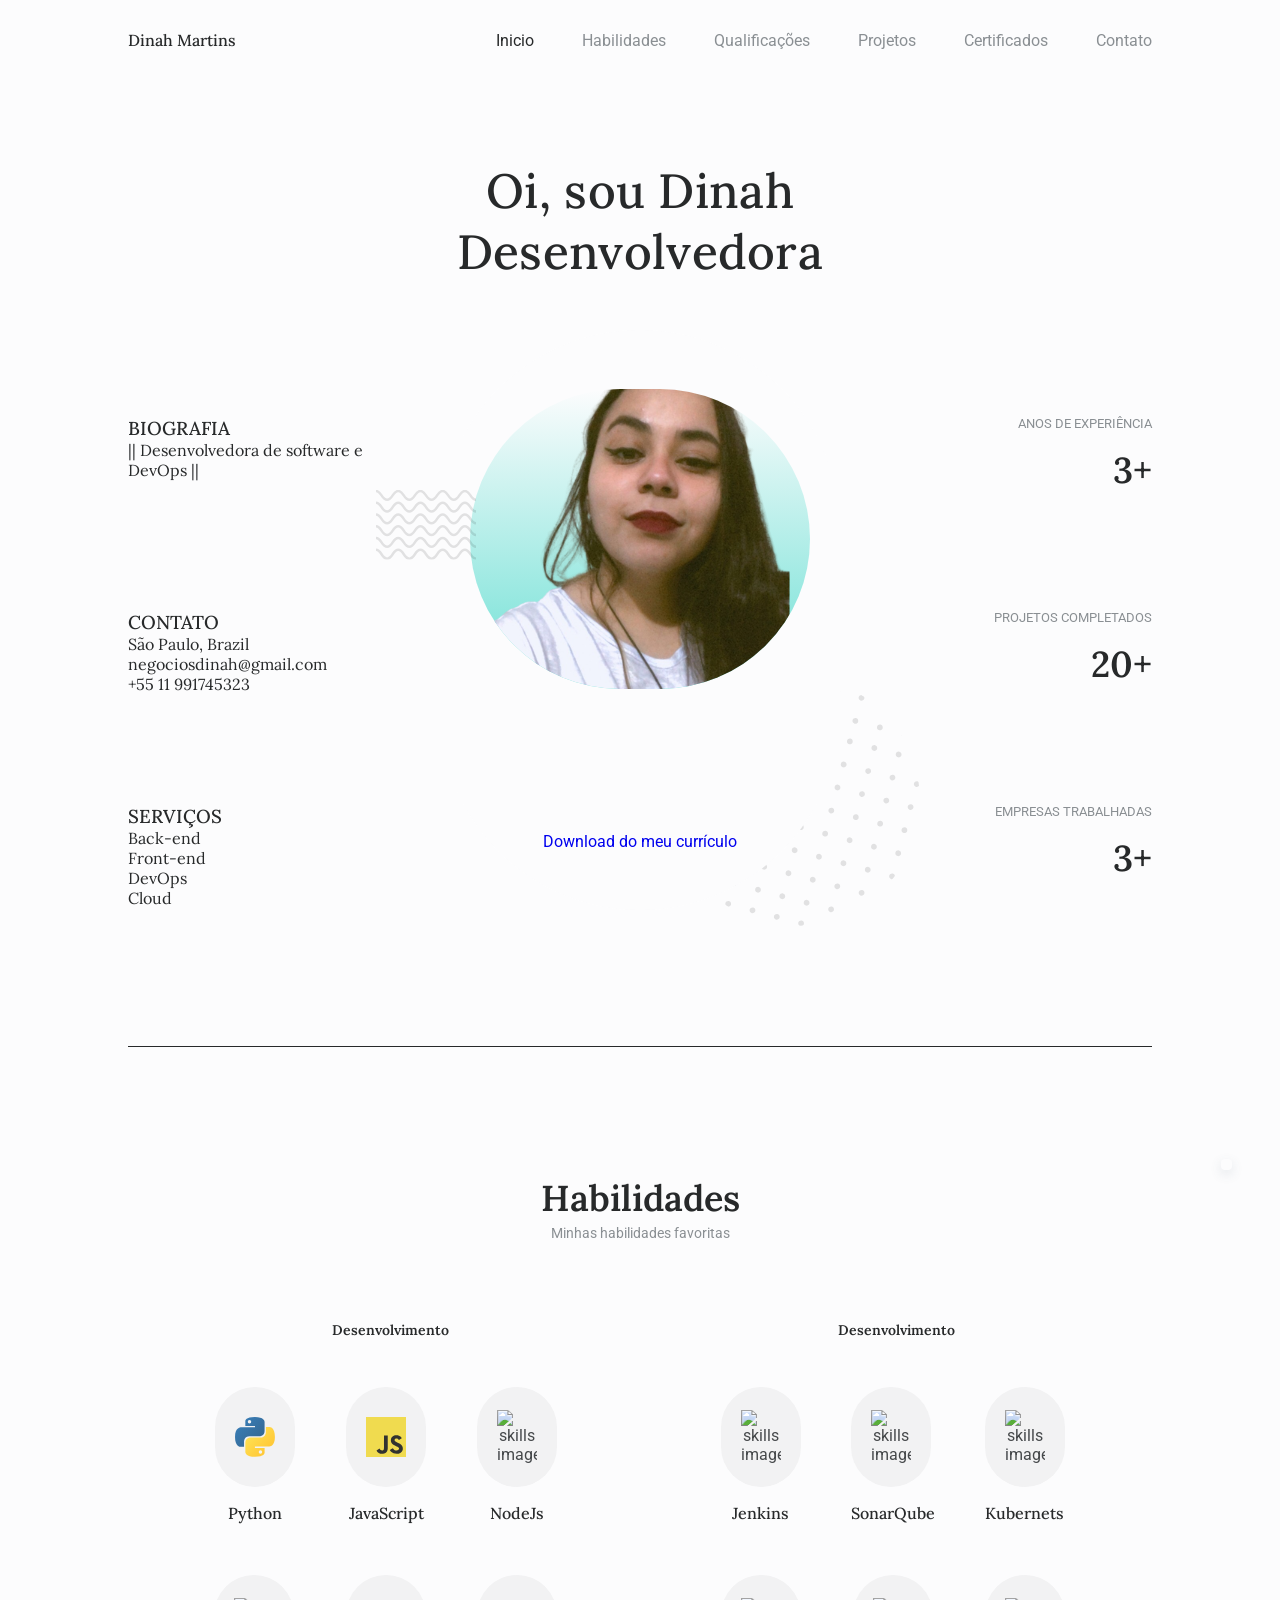
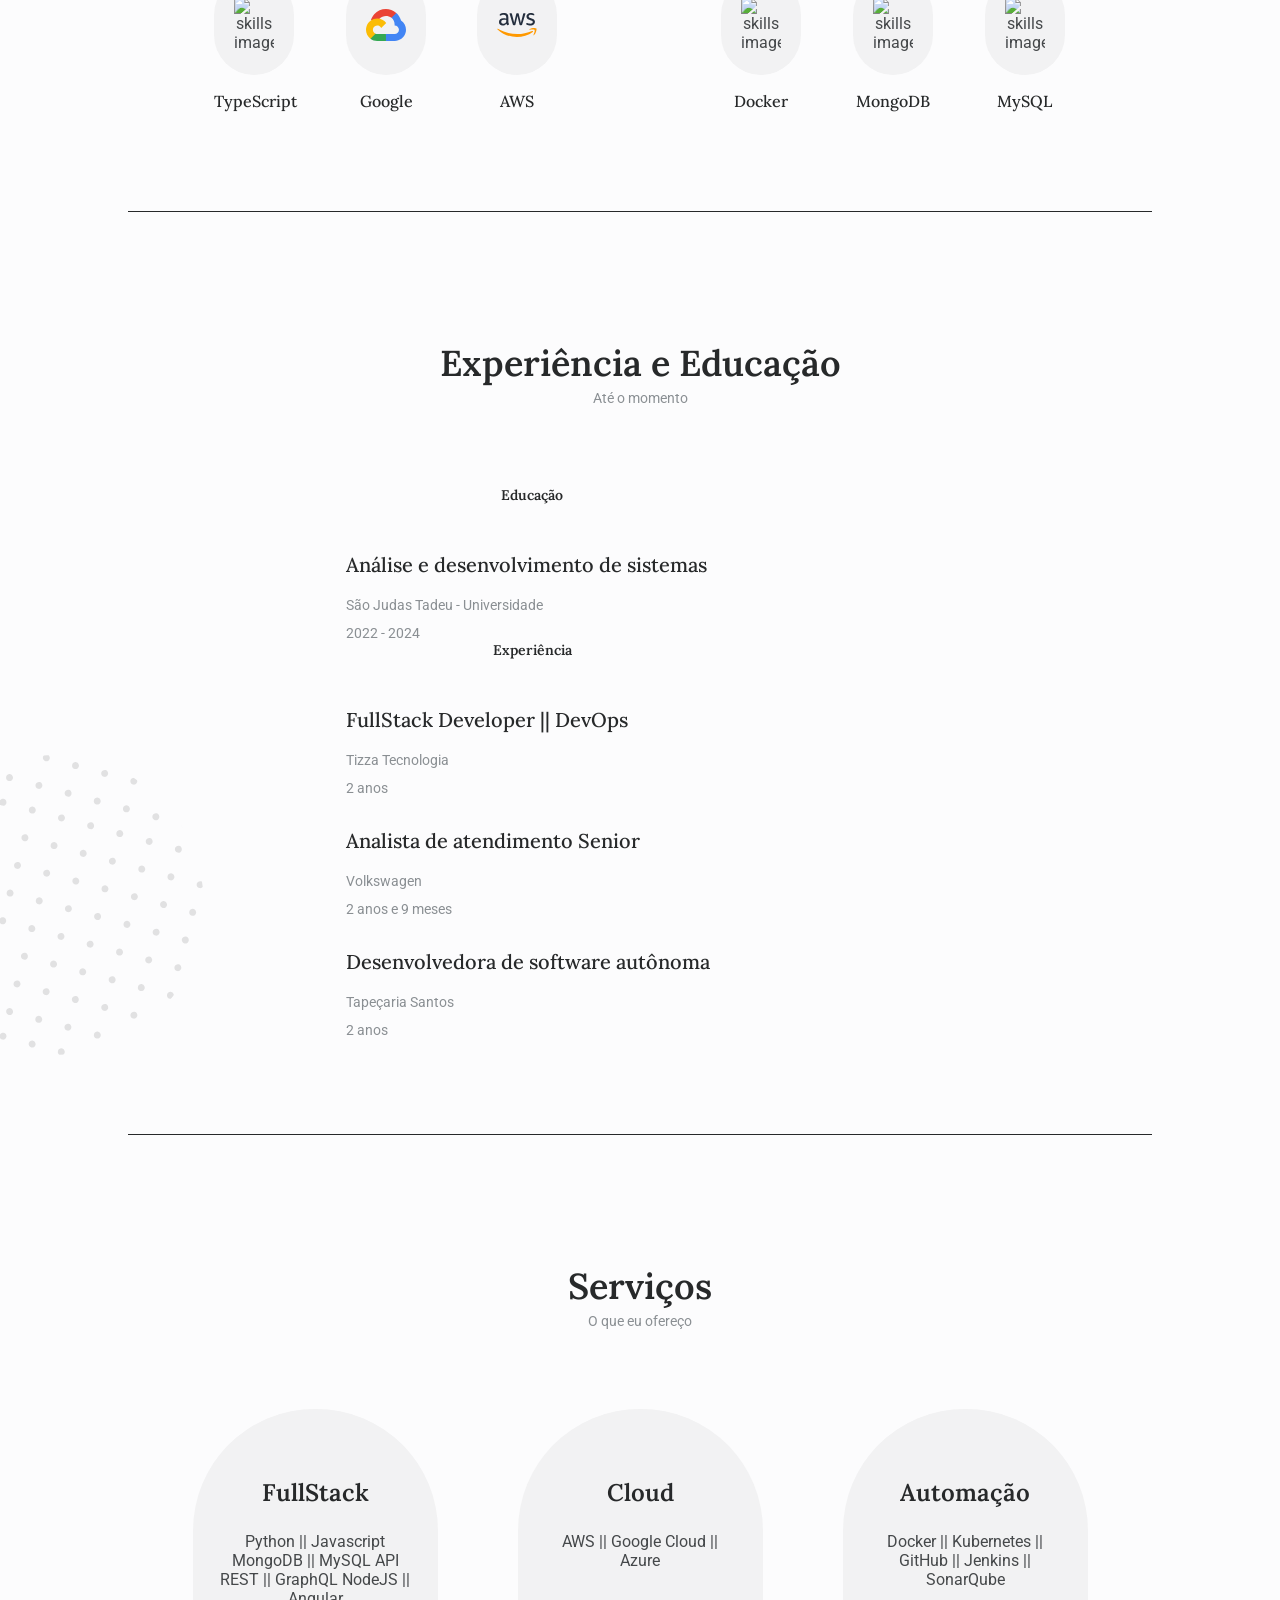
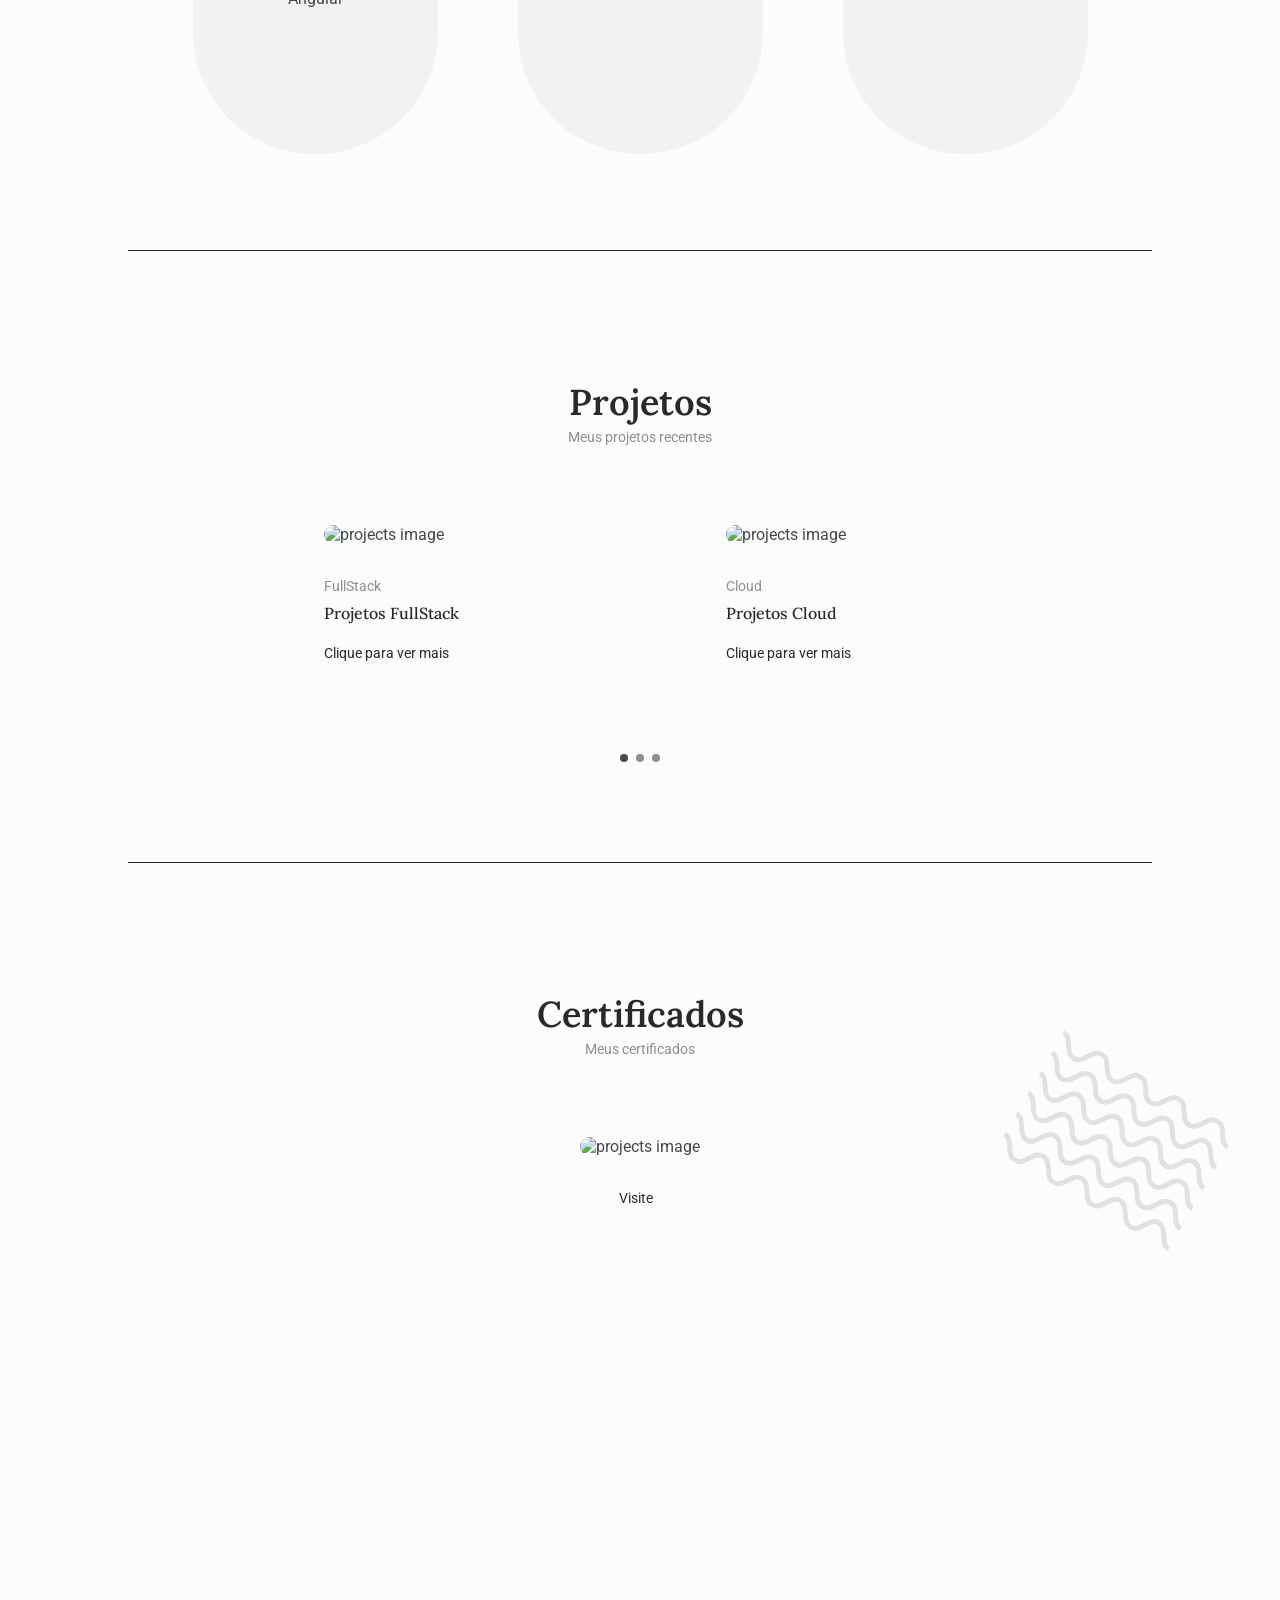
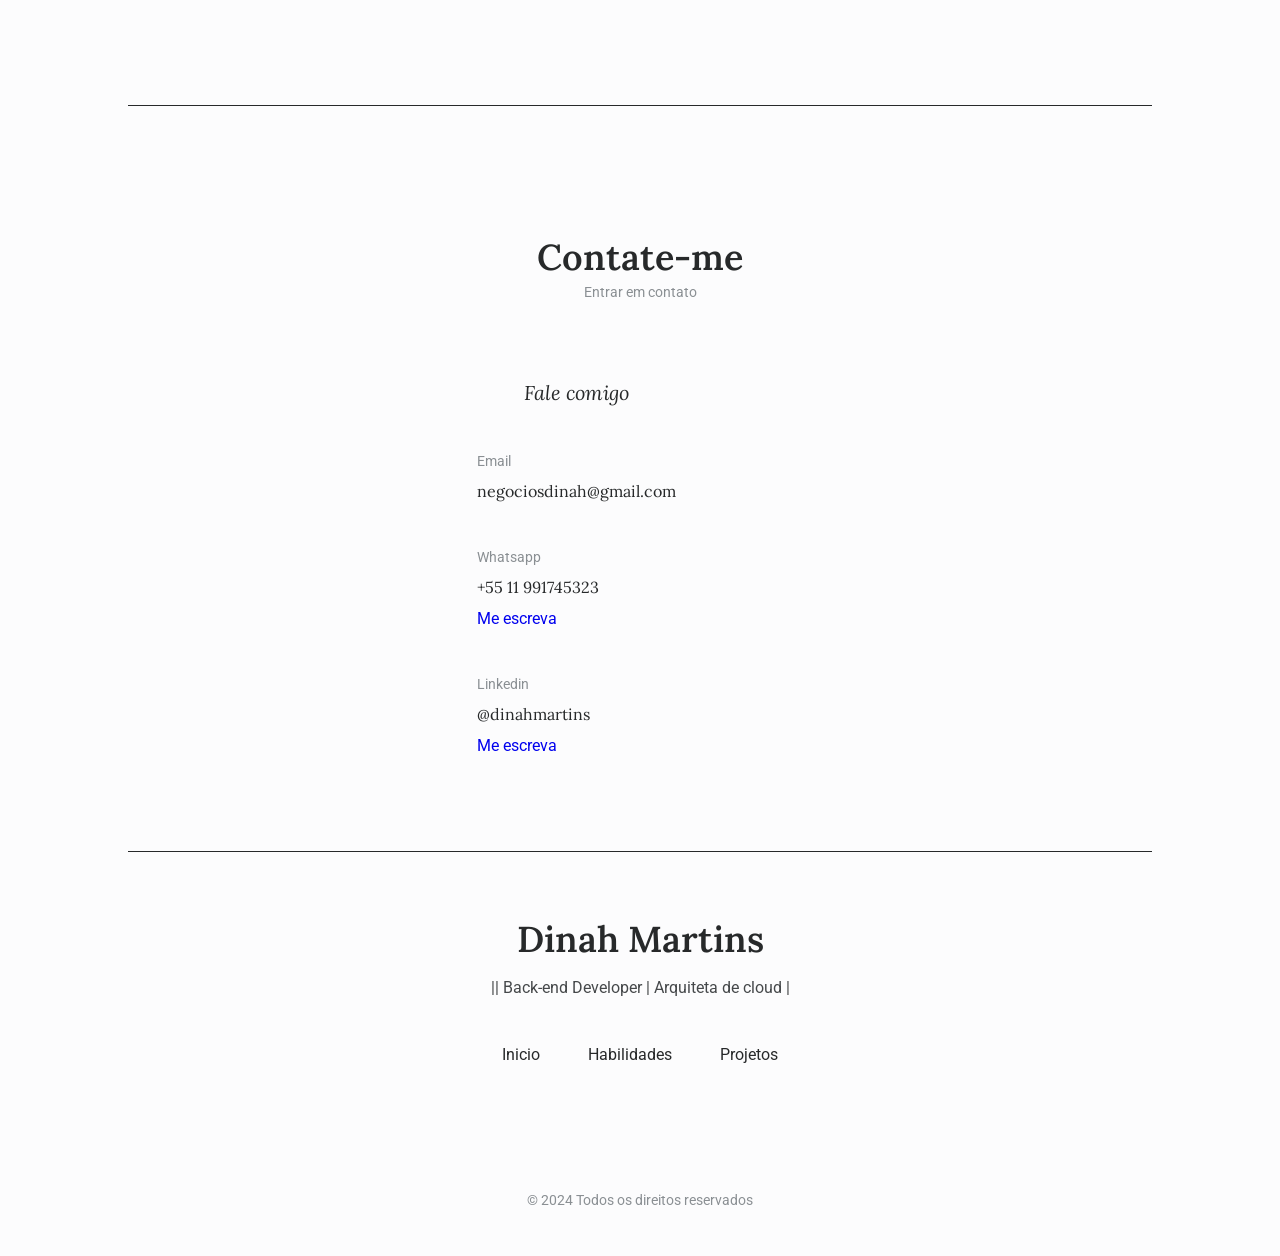
==== commit aaf9c264: "revert: volta o projeto para o estado do commit b386782 Desfaz os commits e825362 (reestruturação do" ====
--- a/index.html
+++ b/index.html
@@ -4,8 +4,6 @@
 <head>
     <meta charset="UTF-8">
     <meta name="viewport" content="width=device-width, initial-scale=1.0">
-    <meta name="description"
-        content="Portfolio de Dinah Martins - Software Engineer Senior especializada em Arquitetura de Sistemas, Cloud Computing, DevOps e desenvolvimento de produtos SaaS de ponta a ponta.">
 
     <!--=============== FAVICON ===============-->
     <link rel="shortcut icon" href="assets/img/favicon.png" type="image/x-icon">
@@ -14,66 +12,70 @@
     <link href="https://cdn.jsdelivr.net/npm/remixicon@2.5.0/fonts/remixicon.css" rel="stylesheet">
 
     <!--=============== SWIPER CSS ===============-->
-    <link rel="stylesheet" href="assets/css/swiper-bundle.min.css">
+    <link rel="stylesheet" href="/assets/css/swiper-bundle.min.css">
 
     <!--=============== CSS ===============-->
-    <link rel="stylesheet" href="assets/css/styles.css?v=1.2">
-
-    <title>Dinah Martins | Senior Software Engineer & Cloud Architect</title>
+    <link rel="stylesheet" href="assets/css/styles.css">
+
+    <title>O meu orgulho de portfolio</title>
 </head>
 
 <body>
-    <script>
-        // Apply theme immediately to prevent white flash
-        if (localStorage.getItem('selected-theme') === 'dark') {
-            document.body.classList.add('dark-theme');
-        }
-    </script>
     <!--==================== HEADER ====================-->
     <header class="header" id="header">
-        <nav class="nav">
-            <a href="#home" class="nav__logo">
-                <span class="nav__logo-dot"></span> Dinah Martins
-            </a>
+        <nav class="nav container">
+            <a href="#" class="nav__logo">Dinah Martins </a>
             <div class="nav__menu" id="nav-menu">
-                <ul class="nav__list">
-                    <li><a href="#home" class="nav__link active-link"
-                            onclick="document.getElementById('nav-menu').classList.remove('show-menu'); document.getElementById('header').style.pointerEvents='none'">Início</a>
+                <ul class="nav__list grid">
+
+                    <li class="nav__item">
+                        <a href="#home" class="nav__link active-link">
+                            <i class="ri-home-5-line"></i>Inicio
+                        </a>
                     </li>
-                    <li><a href="#about" class="nav__link"
-                            onclick="document.getElementById('nav-menu').classList.remove('show-menu'); document.getElementById('header').style.pointerEvents='none'">Trajetória</a>
+
+                    <li class="nav__item">
+                        <a href="#skills" class="nav__link">
+                            <i class="ri-trophy-line"></i> Habilidades
+                        </a>
+
                     </li>
-                    <li><a href="#specialties" class="nav__link"
-                            onclick="document.getElementById('nav-menu').classList.remove('show-menu'); document.getElementById('header').style.pointerEvents='none'">Especialidades</a>
+                    <li class="nav__item">
+                        <a href="#qualification" class="nav__link"><i class="ri-book-open-line"></i>Qualificações
+
+                        </a>
+
                     </li>
-                    <li><a href="#dindom" class="nav__link"
-                            onclick="document.getElementById('nav-menu').classList.remove('show-menu'); document.getElementById('header').style.pointerEvents='none'">Case
-                            Destaque</a></li>
-                    <li><a href="#projects" class="nav__link"
-                            onclick="document.getElementById('nav-menu').classList.remove('show-menu'); document.getElementById('header').style.pointerEvents='none'">Projetos</a>
+                    <li class="nav__item">
+                        <a href="#projects" class="nav__link"><i class="ri-image-line"></i>Projetos
+
+                        </a>
+
                     </li>
-                    <li><a href="#github-section" class="nav__link"
-                            onclick="document.getElementById('nav-menu').classList.remove('show-menu'); document.getElementById('header').style.pointerEvents='none'">Arquitetura
-                            & Código</a></li>
-                    <li><a href="#certifications" class="nav__link"
-                            onclick="document.getElementById('nav-menu').classList.remove('show-menu'); document.getElementById('header').style.pointerEvents='none'">Certificações</a>
+                    <li class="nav__item">
+                        <a href="#certificados" class="nav__link"><i class="ri-briefcase-line"></i>Certificados
+
+                        </a>
+
                     </li>
-                    <li><a href="#contact" class="nav__link"
-                            onclick="document.getElementById('nav-menu').classList.remove('show-menu'); document.getElementById('header').style.pointerEvents='none'">Contato</a>
+                    <li class="nav__item">
+                        <a href="#contact" class="nav__link"><i class="ri-chat-3-line"></i>Contato
+
+                        </a>
+
                     </li>
                 </ul>
-                <div class="nav__close" id="nav-close"
-                    onclick="document.getElementById('nav-menu').classList.remove('show-menu'); document.getElementById('header').style.pointerEvents='none'">
+                <!-- Close button -->
+                <div class="nav__close" id="nav-close">
                     <i class="ri-close-line"></i>
                 </div>
             </div>
             <div class="nav__buttons">
-                <!-- Translation button -->
-                <i class="ri-global-line change-theme" id="lang-button" title="Change to English" onclick="const nextLang = localStorage.getItem('selected-lang') === 'en' ? 'pt' : 'en'; applyLanguage(nextLang)"></i>
                 <!-- Theme change button -->
-                <i class="ri-moon-line change-theme" id="theme-button" onclick="document.body.classList.toggle('dark-theme'); if(this.classList.contains('ri-moon-line')){ this.classList.replace('ri-moon-line','ri-sun-line'); } else { this.classList.replace('ri-sun-line','ri-moon-line'); }; localStorage.setItem('selected-theme', document.body.classList.contains('dark-theme') ? 'dark' : 'light'); localStorage.setItem('selected-icon', this.classList.contains('ri-sun-line') ? 'ri-sun-line' : 'ri-moon-line')"></i>
-                <div class="nav__toggle" id="nav-toggle"
-                    onclick="document.getElementById('nav-menu').classList.add('show-menu'); document.getElementById('header').style.pointerEvents='auto'">
+                <i class="ri-moon-line change-theme" id="theme-button"></i>
+
+                <!-- Toggle button -->
+                <div class="nav__toggle" id="nav-toggle">
                     <i class="ri-menu-4-line"></i>
                 </div>
             </div>
@@ -82,27 +84,24 @@
 
     <!--==================== MAIN ====================-->
     <main class="main">
-        <!--==================== HERO SECTION ====================-->
+        <!--==================== HOME ====================-->
         <section class="home section" id="home">
-            <div class="home__container container grid">
-                <div class="home__data">
-                    <div class="home__tagline">
-                        <span class="badge">Founding Engineer Perfil</span>
-                        <span class="badge badge--cyan">Full Cycle Developer</span>
-                    </div>
+            <div class="home__container container grid section__border">
+                <div class="home__data grid">
                     <h1 class="home__title">
-                        Eu transformo problemas complexos em produtos SaaS escaláveis.
+                        Oi, sou Dinah <br>
+                        Desenvolvedora<br>
+
                     </h1>
-                    <p class="home__description">
-                        Software Engineer especializada em <strong>arquitetura de sistemas</strong>, <strong>cloud
-                            computing</strong> e <strong>DevOps</strong>. Construo aplicações robustas do zero e as
-                        opero com excelência em ambientes de nuvem de alta disponibilidade.
-                    </p>
-                    <div class="home__actions">
-                        <a href="#dindom" class="button">Ver Case Destaque <i class="ri-arrow-right-line"></i></a>
-                        <a href="https://github.com/DayMartin" target="_blank" class="button button--secondary">
-                            <i class="ri-github-line"></i> Analisar Código
-                        </a>
+
+                    <div class="home__blob grid">
+                        <div class="home__perfil">
+                            <img src="/assets/img/meu_rosto_1-removebg-preview.png" alt="home perfil">
+                        </div>
+                        <img src="/assets/img/shape-wawes.svg" alt="" class="home__shape-wawes">
+                        <img src="/assets/img/shape-circle.svg" alt="" class="home__shape-circle">
+
+                        <a href="/assets/img/DinahDoriaFullStack.pdf" download>Download do meu currículo </a>
                     </div>
                     <ul class="home__social">
                         <li>
@@ -111,763 +110,674 @@
                                 <i class="ri-linkedin-box-line"></i>
                             </a>
                         </li>
-                        <li>
-                            <a href="https://github.com/DayMartin" target="_blank" class="home__social-link">
-                                <i class="ri-github-line"></i>
-                            </a>
-                        </li>
-                        <li>
-                            <a href="assets/img/DinahDev.pdf" download class="home__social-link"
-                                title="Download Currículo">
-                                <i class="ri-file-download-line"></i>
-                            </a>
-                        </li>
+                        <a href="https://github.com/DayMartin" target="_blank" class="home__social-link"> <i
+                                class="ri-github-line"></i>
+                        </a>
+
+                        <a href="#" target="_blank" class="home__social-link"> <i class="ri-dribbble-line"></i>
+                        </a>
                     </ul>
                 </div>
-
-                <div class="home__visual">
-                    <div class="home__blob-wrapper">
-                        <div class="home__avatar-card">
-                            <div class="home__avatar-img-container">
-                                <img src="assets/img/meu_rosto_1-removebg-preview.png" alt="Dinah Martins">
-                            </div>
-                            <div class="home__avatar-info">
-                                <span class="home__avatar-name">Dinah Martins</span>
-                                <span class="home__avatar-status">
-                                    <span class="home__avatar-status-dot"></span> Ativa para Projetos
-                                </span>
-                            </div>
-                        </div>
+                <!--==================== HOME INFO 1 ====================-->
+                <div class="home__info">
+                    <div>
+                        <h3 class="home__info-tittle">
+                            BIOGRAFIA
+                        </h3>
+                        <p class="home__info-description">
+                            || Desenvolvedora de software e DevOps ||
+                        </p>
+                    </div>
+
+                    <div>
+                        <h3 class="home__info-tittle">
+                            CONTATO
+                        </h3>
+                        <p class="home__info-description">
+                            São Paulo, Brazil <br>
+                            negociosdinah@gmail.com <br>
+                            +55 11 991745323 <br>
+                        </p>
+                    </div>
+
+                    <div>
+                        <h3 class="home__info-tittle">
+                            SERVIÇOS
+                        </h3>
+                        <p class="home__info-description">
+                            Back-end <br>
+                            Front-end <br>
+                            DevOps <br>
+                            Cloud <br>
+                        </p>
+                    </div>
+                </div>
+                <!--==================== HOME INFO 2 ====================-->
+                <div class="home__info">
+                    <div>
+                        <h3 class="home__info-title">
+                            ANOS DE EXPERIÊNCIA
+                        </h3>
+
+                        <p class="home__info-number">
+                            3+
+                        </p>
+                    </div>
+
+                    <div>
+                        <h3 class="home__info-title">
+                            PROJETOS COMPLETADOS
+                        </h3>
+
+                        <p class="home__info-number">
+                            20+
+                        </p>
+                    </div>
+
+                    <div>
+                        <h3 class="home__info-title">
+                            EMPRESAS TRABALHADAS
+                        </h3>
+
+                        <p class="home__info-number">
+                            3+
+                        </p>
+
                     </div>
                 </div>
             </div>
         </section>
 
-        <!--==================== NUMBERS OF IMPACT ====================-->
-        <section class="numbers section">
-            <div class="numbers__container container">
-                <div class="numbers__grid grid card">
-                    <div class="number__card">
-                        <h2 class="number__value">5+</h2>
-                        <p class="number__label">Anos de Experiência</p>
-                    </div>
-                    <div class="number__card">
-                        <h2 class="number__value">20+</h2>
-                        <p class="number__label">Sistemas Entregues</p>
-                    </div>
-                    <div class="number__card">
-                        <h2 class="number__value">14+</h2>
-                        <p class="number__label">Certificações</p>
-                    </div>
-                    <div class="number__card">
-                        <h2 class="number__value">E2E</h2>
-                        <p class="number__label">SaaS construídos do zero</p>
-                    </div>
+        <!--==================== SKILLS ====================-->
+        <section class="skills section" id="skills">
+            <h2 class="section__title">Habilidades</h2>
+            <span class="section__subtitle">Minhas habilidades favoritas</span>
+
+            <div class="skills__container container grid section__border">
+                <!--==================== SKILLS 1 ====================-->
+                <div class="skills__content">
+                    <h3 class="skills__title">
+                        <i class="ri-braces-line"></i> Desenvolvimento
+                    </h3>
+
+                    <div class="skills__info">
+                        <div class="skills__data">
+                            <div class="skills__blob">
+                                <img src="/assets/img/python-5.svg" alt="skills image">
+                            </div>
+                            <h3 class="skills__name">Python</h3>
+                        </div>
+
+                        <div class="skills__data">
+                            <div class="skills__blob">
+                                <img src="/assets/img/logo-javascript.svg" alt="skills image">
+                            </div>
+                            <h3 class="skills__name">JavaScript</h3>
+                        </div>
+
+                        <div class="skills__data">
+                            <div class="skills__blob">
+                                <img src="/assets/img/nodejs.svg" alt="skills image">
+                            </div>
+                            <h3 class="skills__name">NodeJs</h3>
+                        </div>
+
+                        <div class="skills__data">
+                            <div class="skills__blob">
+                                <img src="/assets/img/typescript.svg" alt="skills image">
+                            </div>
+                            <h3 class="skills__name">TypeScript</h3>
+                        </div>
+
+                        <div class="skills__data">
+                            <div class="skills__blob">
+                                <img src="/assets/img/google-cloud-1.svg" alt="skills image">
+                            </div>
+                            <h3 class="skills__name">Google</h3>
+                        </div>
+
+                        <div class="skills__data">
+                            <div class="skills__blob">
+                                <img src="/assets/img/aws-2.svg" alt="skills image">
+                            </div>
+                            <h3 class="skills__name">AWS</h3>
+                        </div>
+
+                    </div>
+                </div>
+                <!--==================== SKILLS 2 ====================-->
+                <div class="skills__content">
+                    <h3 class="skills__title">
+                        <i class="ri-pantone-line"></i> Desenvolvimento
+                    </h3>
+                    <div class="skills__info">
+                        <div class="skills__data">
+                            <div class="skills__blob">
+                                <img src="/assets/img/jenkins.svg" alt="skills image">
+                            </div>
+                            <h3 class="skills__name">Jenkins</h3>
+                        </div>
+                        <div class="skills__data">
+                            <div class="skills__blob">
+                                <img src="/assets/img/sonarqube2.png" alt="skills image">
+                            </div>
+                            <h3 class="skills__name">SonarQube</h3>
+                        </div>
+
+                        <div class="skills__data">
+                            <div class="skills__blob">
+                                <img src="/assets/img/kubernets.svg" alt="skills image">
+                            </div>
+                            <h3 class="skills__name">Kubernets</h3>
+                        </div>
+                        <div class="skills__data">
+                            <div class="skills__blob">
+                                <img src="/assets/img/docker.svg" alt="skills image">
+                            </div>
+                            <h3 class="skills__name">Docker</h3>
+                        </div>
+                        <div class="skills__data">
+                            <div class="skills__blob">
+                                <img src="/assets/img/mongodb.svg" alt="skills image">
+                            </div>
+                            <h3 class="skills__name">MongoDB</h3>
+                        </div>
+                        <div class="skills__data">
+                            <div class="skills__blob">
+                                <img src="/assets/img/mysql.svg" alt="skills image">
+                            </div>
+                            <h3 class="skills__name">MySQL</h3>
+                        </div>
+
+
+
+                    </div>
+                </div>
+        </section>
+
+        <!--==================== QUALIFICATION ====================-->
+        <section class="qualification section" id="qualification">
+            <h2 class="section__title">Experiência e Educação</h2>
+            <span class="section__subtitle">Até o momento</span>
+
+            <div class="qualification__container container grid section__border">
+                <!--==================== QUALIFICATION 1 ====================-->
+                <div class="qualification__content">
+                    <h3 class="qualification__title">
+                        <i class="ri-pencil-ruler-2-line"></i> Educação
+                    </h3>
+
+                    <div class="qualification__info">
+                        <div>
+                            <h3 class="qualification__name">
+                                Análise e desenvolvimento de sistemas
+                            </h3>
+                            <span class="qualification__country">São Judas Tadeu - Universidade</span>
+                            <span class="qualification__year">2022 - 2024</span>
+                        </div>
+                    </div>
+
+                    <!--==================== QUALIFICATION 2 ====================-->
+                    <div class="qualification__content">
+                        <h3 class="qualification__title">
+                            <i class="ri-building-line"></i> Experiência
+                        </h3>
+
+                        <div class="qualification__info">
+                            <div>
+                                <h3 class="qualification__name">
+                                    FullStack Developer || DevOps
+                                </h3>
+                                <span class="qualification__country">Tizza Tecnologia</span>
+                                <span class="qualification__year">2 anos</span>
+                            </div>
+
+                            <div>
+                                <h3 class="qualification__name">
+                                    Analista de atendimento Senior
+                                </h3>
+                                <span class="qualification__country">Volkswagen</span>
+                                <span class="qualification__year">2 anos e 9 meses</span>
+                            </div>
+                            <div>
+                                <h3 class="qualification__name">
+                                    Desenvolvedora de software autônoma
+                                </h3>
+                                <span class="qualification__country">Tapeçaria Santos</span>
+                                <span class="qualification__year">2 anos</span>
+                            </div>
+                        </div>
+                    </div>
+                </div>
+                <img src="/assets/img/shape-circle.svg" alt="qualification image" class="qualification__img">
+        </section>
+
+        <!--==================== SERVICES ====================-->
+        <section class="services section" id="services">
+            <h2 class="section__title">Serviços </h2>
+            <span class="section__subtitle"> O que eu ofereço</span>
+
+            <div class="services__container container grid section__border">
+                <div class="services__card">
+                    <i class="ri-code-line"></i>
+
+                    <h2 class="services__title">
+                        FullStack <br>
+                    </h2>
+
+                    <p class="services__description">
+                        Python || Javascript
+                        MongoDB || MySQL
+                        API REST || GraphQL
+                        NodeJS || Angular
+                    </p>
+
+                    <div class="services__border"></div>
+                </div>
+
+                <div class="services__card">
+                    <i class="ri-layout-4-line"></i>
+
+                    <h2 class="services__title">
+                        Cloud <br>
+                    </h2>
+
+                    <p class="services__description">
+                        AWS ||
+                        Google Cloud ||
+                        Azure
+
+                    </p>
+
+                    <div class="services__border"></div>
+                </div>
+
+                <div class="services__card">
+                    <i class="ri-quill-pen-line"></i>
+
+                    <h2 class="services__title">
+                        Automação <br>
+                    </h2>
+
+                    <p class="services__description">
+                        Docker || Kubernetes ||
+                        GitHub ||
+                        Jenkins || SonarQube
+                    </p>
+
+                    <div class="services__border"></div>
+                </div>
+            </div>
+
+        </section>
+
+        <!--==================== PROJECTS ====================-->
+        <section class="projects section" id="projects">
+            <h2 class="section__title">Projetos</h2>
+            <span class="section__subtitle">Meus projetos recentes</span>
+
+            <div class="container section__border">
+                <div class="projects__container swiper">
+                    <div class="swiper-wrapper">
+
+                        <!--==================== PROJECTS 1 ====================-->
+                        <div class="projects__content swiper-slide">
+                            <img src="/assets/img/back/servi.png" alt="projects image" class="projects__img"
+                                style="width: 210px;">
+
+                            <div>
+                                <span class="projects__subtitle">FullStack</span>
+                                <h1 class="projects__title">Projetos FullStack</h1>
+
+                                <a href="/projetosFullStack.html" class="projects__button">
+                                    Clique para ver mais<i class="ri-arrow-right-line"></i>
+                                </a>
+                            </div>
+                        </div>
+                        <!--==================== PROJECTS 4 ====================-->
+                        <div class="projects__content swiper-slide">
+                            <img src="/assets/img/cloud/cloudcompu.png" alt="projects image" class="projects__img"
+                                style="width: 250px;">
+
+                            <div>
+                                <span class="projects__subtitle">Cloud</span>
+                                <h1 class="projects__title">Projetos Cloud</h1>
+
+                                <a href="/projetosCloud.html" class="projects__button">
+                                    Clique para ver mais<i class="ri-arrow-right-line"></i>
+                                </a>
+                            </div>
+                        </div>
+                        <!--==================== PROJECTS 4 ====================-->
+                        <div class="projects__content swiper-slide">
+                            <img src="/assets/img/front/front.png" alt="projects image" class="projects__img"
+                                style="width: 250px;">
+
+                            <div>
+                                <span class="projects__subtitle">Front</span>
+                                <h1 class="projects__title">Projetos Front</h1>
+
+                                <a href="/projetosFront.html" class="projects__button">
+                                    Clique para ver mais<i class="ri-arrow-right-line"></i>
+                                </a>
+                            </div>
+                        </div>
+
+                        <!-- <div class="projects__content swiper-slide">
+                            <img src="/assets/img/front/front.png" alt="projects image" class="projects__img" style="width: 240px;">
+
+                            <div>
+                                <span class="projects__subtitle">Front-end</span>
+                                <h1 class="projects__title">Projetos Front-end</h1>
+
+                                <a href="/projetosFront.html" class="projects__button">
+                                    Clique para ver mais<i class="ri-arrow-right-line"></i>
+                                </a>
+                            </div>
+                        </div>
+                        -->
+
+                        <!--==================== PROJECTS  ====================-->
+                        <!-- <div class="projects__content swiper-slide">
+                            <img src="/assets/img/full/full2.png" alt="projects image" class="projects__img" style="width: 240px;">
+
+                            <div>
+                                <span class="projects__subtitle">FullStack</span>
+                                <h1 class="projects__title">Projetos FullStack</h1>
+
+                                <a href="/projetosFullStack.html" class="projects__button">
+                                    Clique para ver mais<i class="ri-arrow-right-line"></i>
+                                </a>
+                            </div>
+                        </div> -->
+
+                        <!--==================== PROJECTS  ====================-->
+                        <!-- <div class="projects__content swiper-slide">
+                            <img src="/assets/img/devOps/devop.png" alt="projects image" class="projects__img" style="width: 226px;">
+
+                            <div>
+                                <span class="projects__subtitle">DevOps</span>
+                                <h1 class="projects__title">Projetos DevOps</h1>
+
+                                <a href="/projetosDevOps.html" class="projects__button">
+                                    Clique para ver mais<i class="ri-arrow-right-line"></i>
+                                </a>
+                            </div>
+                        </div> -->
+                        <!--==================== PROJECTS  ====================-->
+                        <!-- <div class="projects__content swiper-slide">
+                            <img src="/assets/img/Ia/ia.png" alt="projects image" class="projects__img" style="width: 226px;">
+
+                            <div>
+                                <span class="projects__subtitle">Inteligência Artificial</span>
+                                <h1 class="projects__title">Projetos IA</h1>
+
+                                <a href="/projetosIa.html" class="projects__button">
+                                    Clique para ver mais<i class="ri-arrow-right-line"></i>
+                                </a>
+                            </div>
+                        </div>
+                                               -->
+
+
+                    </div>
+
+                    <!-- Swiper arrows -->
+                    <div class="swiper-button-next">
+                        <i class="ri-arrow-right-s-line"></i>
+                    </div>
+                    <div class="swiper-button-prev">
+                        <i class="ri-arrow-left-s-line"></i>
+                    </div>
+
+
+                    <!-- Swiper pagination -->
+                    <div class="swiper-pagination"></div>
                 </div>
             </div>
         </section>
 
-        <!--==================== SOBRE MIM ====================-->
-        <section class="about section" id="about">
-            <h2 class="section__title">Trajetória e Visão</h2>
-            <span class="section__subtitle">A engenharia por trás do código</span>
-            <div class="about__container container grid section__border">
-                <div class="about__text">
-                    <p class="about__p">
-                        Não sou apenas uma desenvolvedora que escreve código isolado. Atuo na intersecção entre
-                        <strong>negócio, engenharia de software e infraestrutura de cloud</strong>. Meu perfil é o de
-                        uma <strong>Founding Engineer</strong>: aquela profissional com autonomia e capacidade técnica
-                        para tirar um produto SaaS complexo do papel, projetar a arquitetura lógica, modelar o banco de
-                        dados, automatizar as esteiras de deploy (CI/CD) e colocá-lo em produção de forma segura.
-                    </p>
-                    <p class="about__p">
-                        Minha jornada é marcada pela <strong>capacidade de execução e mentalidade sistêmica</strong>.
-                        Com vasta experiência prática na construção de aplicações complexas — transitando de integrações
-                        fiscais corporativas legadas a sistemas em tempo real orientados a eventos —, eu transformo
-                        problemas operacionais e de negócios em softwares estruturados, modulares e de fácil manutenção.
-                    </p>
-                    <p class="about__highlight">
-                        "Arquitetura de software não é sobre prever o futuro, é sobre construir fundações flexíveis o
-                        suficiente para que o software possa evoluir junto com o negócio de forma barata e sustentável."
-                    </p>
-                </div>
-
-                <div class="about__visual-grid grid">
-                    <div class="about__stat-card card">
-                        <span class="about__stat-icon"><i class="ri-rocket-line"></i></span>
-                        <h3 class="about__stat-title">Foco em Produto</h3>
-                        <p class="about__stat-desc">Forte alinhamento técnico com as dores de negócio, garantindo que
-                            cada decisão arquitetural gere valor operacional direto.</p>
-                    </div>
-                    <div class="about__stat-card card">
-                        <span class="about__stat-icon"><i class="ri-gradienter-line"></i></span>
-                        <h3 class="about__stat-title">Autonomia Técnica</h3>
-                        <p class="about__stat-desc">Capacidade de atuar de forma totalmente autônoma, projetando desde
-                            APIs de alta performance até servidores cloud isolados.</p>
-                    </div>
-                    <div class="about__stat-card card">
-                        <span class="about__stat-icon"><i class="ri-shield-check-line"></i></span>
-                        <h3 class="about__stat-title">Múltiplas Camadas</h3>
-                        <p class="about__stat-desc">Domínio completo do stack de engenharia: frontend performático,
-                            backend isolado por escopo, barramento de eventos, cache e bancos relacionais.</p>
-                    </div>
-                    <div class="about__stat-card card">
-                        <span class="about__stat-icon"><i class="ri-pulse-line"></i></span>
-                        <h3 class="about__stat-title">Evolução Contínua</h3>
-                        <p class="about__stat-desc">Capacidade de absorver novas stacks com rapidez absurda, reduzindo a
-                            fricção no desenvolvimento técnico de novas features.</p>
+        <!--==================== CERTIFICADOS ====================-->
+        <section class="testimonial section" id="certificados">
+            <h2 class="section__title">Certificados</h2>
+            <span class="section__subtitle"> Meus certificados </span>
+
+            <div class="container section__border">
+                <div class="testimonial__container swiper">
+                    <div class="swiper-wrapper">
+
+                        <!--==================== CERTIFICADOS ====================-->
+                        <div class="testimonial__content swiper-slide">
+                            <img src="/assets/img/profissionalCloud.png" alt="projects image" class="projects__img">
+
+
+                            <div>
+                                <a href="https://www.credly.com/earner/earned/badge/df5a6673-7a03-464b-a373-22df7db8f8f4"
+                                    class="projects__button">
+                                    Visite<i class="ri-arrow-right-line"></i>
+                                </a>
+                            </div>
+                        </div>
+                        <!--==================== CERTIFICADOS ====================-->
+                        <div class="testimonial__content swiper-slide">
+                            <img src="/assets/img/copilotCertificado.svg" alt="projects image" class="projects__img">
+
+
+                            <div>
+                                <a href="https://learn.microsoft.com/pt-br/users/santosdinah-8969/credentials/dc887c374b378b6"
+                                    class="projects__button">
+                                    Visite<i class="ri-arrow-right-line"></i>
+                                </a>
+                            </div>
+                        </div>
+                        <!--==================== CERTIFICADOS ====================-->
+                        <div class="testimonial__content swiper-slide">
+                            <img src="/assets/img/aws.png" alt="projects image" class="projects__img">
+
+
+                            <div>
+                                <a href="https://www.credly.com/badges/24cad362-9590-42f6-ab48-49dd2c13e995/linked_in_profile"
+                                    class="projects__button">
+                                    Visite<i class="ri-arrow-right-line"></i>
+                                </a>
+                            </div>
+                        </div>
+                        <!--==================== CERTIFICADOS ====================-->
+                        <div class="testimonial__content swiper-slide">
+                            <img src="/assets/img/cloud/google1.png" alt="projects image" class="projects__img">
+
+
+                            <div>
+                                <a href="https://www.cloudskillsboost.google/public_profiles/5d88173c-bc71-4f9e-9f97-12909eece244"
+                                    class="projects__button">
+                                    Visite<i class="ri-arrow-right-line"></i>
+                                </a>
+                            </div>
+                        </div>
+                        <!--====================CERTIFICADOS ====================-->
+                        <div class="testimonial__content swiper-slide">
+                            <img src="/assets/img/cloud/cloud2.png" alt="projects image" class="projects__img">
+
+
+                            <div>
+                                <a href="https://www.cloudskillsboost.google/public_profiles/5d88173c-bc71-4f9e-9f97-12909eece244"
+                                    class="projects__button">
+                                    Visite<i class="ri-arrow-right-line"></i>
+                                </a>
+                            </div>
+                        </div>
+                        <!--====================CERTIFICADOS ====================-->
+                        <div class="testimonial__content swiper-slide">
+                            <img src="/assets/img/cloud/cloud3.png" alt="projects image" class="projects__img">
+
+
+                            <div>
+                                <a href="https://www.cloudskillsboost.google/public_profiles/5d88173c-bc71-4f9e-9f97-12909eece244"
+                                    class="projects__button">
+                                    Visite<i class="ri-arrow-right-line"></i>
+                                </a>
+                            </div>
+                        </div>
+                        <!--==================== CERTIFICADOS ====================-->
+                        <div class="testimonial__content swiper-slide">
+                            <img src="/assets/img/cloud/cloud4.png" alt="projects image" class="projects__img">
+
+
+                            <div>
+                                <a href="https://www.cloudskillsboost.google/public_profiles/5d88173c-bc71-4f9e-9f97-12909eece244"
+                                    class="projects__button">
+                                    Visite<i class="ri-arrow-right-line"></i>
+                                </a>
+                            </div>
+                        </div>
+                        <!--====================CERTIFICADOS ====================-->
+                        <div class="testimonial__content swiper-slide">
+                            <img src="/assets/img/cloud/cloud5.png" alt="projects image" class="projects__img">
+
+
+                            <div>
+                                <a href="https://www.cloudskillsboost.google/public_profiles/5d88173c-bc71-4f9e-9f97-12909eece244"
+                                    class="projects__button">
+                                    Visite<i class="ri-arrow-right-line"></i>
+                                </a>
+                            </div>
+                        </div>
+                        <!--==================== CERTIFICADOS ====================-->
+                        <div class="testimonial__content swiper-slide">
+                            <img src="/assets/img/cloud/cloud6.png" alt="projects image" class="projects__img">
+
+
+                            <div>
+                                <a href="https://www.cloudskillsboost.google/public_profiles/5d88173c-bc71-4f9e-9f97-12909eece244"
+                                    class="projects__button">
+                                    Visite<i class="ri-arrow-right-line"></i>
+                                </a>
+                            </div>
+                        </div>
+                        <!--====================CERTIFICADOS ====================-->
+                        <div class="testimonial__content swiper-slide">
+                            <img src="/assets/img/cloud/cloud7.png" alt="projects image" class="projects__img">
+
+
+                            <div>
+                                <a href="https://www.cloudskillsboost.google/public_profiles/5d88173c-bc71-4f9e-9f97-12909eece244"
+                                    class="projects__button">
+                                    Visite<i class="ri-arrow-right-line"></i>
+                                </a>
+                            </div>
+                        </div>
+                        <!--==================== CERTIFICADOS ====================-->
+                        <div class="testimonial__content swiper-slide">
+                            <img src="/assets/img/cloud/cloud8.png" alt="projects image" class="projects__img">
+
+
+                            <div>
+                                <a href="https://www.cloudskillsboost.google/public_profiles/5d88173c-bc71-4f9e-9f97-12909eece244"
+                                    class="projects__button">
+                                    Visite<i class="ri-arrow-right-line"></i>
+                                </a>
+                            </div>
+                        </div>
+
+                        <!--==================== CERTIFICADOS ====================-->
+                        <div class="testimonial__content swiper-slide">
+                            <img src="/assets/img/crt4.jpeg" alt="projects image" class="projects__img">
+
+                            <div>
+                                <p class="projects__button">
+                                    INOVAÇÃO, SUSTENTABILIDADE E COMPETITIVIDADE EMPRESARIAL
+                                </p>
+                            </div>
+                        </div>
+
+                        <!--==================== CERTIFICADOS ====================-->
+                        <div class="testimonial__content swiper-slide">
+                            <img src="/assets/img/crt3.jpeg" alt="projects image" class="projects__img">
+
+                            <div>
+                                <p class="projects__button">
+                                    USABILIDADE, DESENVOLVIMENTO WEB, MOBILE E JOGOS
+                                </p>
+                            </div>
+                        </div>
+                        <!--==================== CERTIFICADOS ====================-->
+                        <div class="testimonial__content swiper-slide">
+                            <img src="/assets/img/crt2.jpeg" alt="projects image" class="projects__img">
+
+
+                            <div>
+                                <p class="projects__button">
+                                    INGLÊS INSTRUMENTAL E PENSAMENTO DIGITAL
+                                </p>
+
+                            </div>
+                        </div>
+
+                        <!--==================== CERTIFICADOS ====================-->
+                        <div class="testimonial__content swiper-slide">
+                            <img src="/assets/img/crt1.jpeg" alt="projects image" class="projects__img">
+
+                            <div>
+                                <p class="projects__button">
+                                    SISTEMAS DISTRIBUÍDOS E MOBILE
+                                </p>
+
+                            </div>
+                        </div>
+
+                    </div>
+
+                    <!-- Swiper arrows-->
+                    <div class="swiper-button-next">
+                        <i class="ri-arrow-right-s-line"></i>
+                    </div>
+                    <div class="swiper-button-prev">
+                        <i class="ri-arrow-left-s-line"></i>
                     </div>
                 </div>
             </div>
-        </section>
-
-        <!--==================== ARCHITECTURE & SPECIALTIES ====================-->
-        <section class="specialties section" id="specialties">
-            <h2 class="section__title">Arquitetura & Especialidades</h2>
-            <span class="section__subtitle">Minha profundidade técnica e espectro de atuação</span>
-            <div class="specialties__container container grid section__border">
-                <div class="specialties__grid grid">
-                    <!-- Backend -->
-                    <div class="specialty__card card">
-                        <div class="specialty__icon-container">
-                            <i class="ri-braces-line"></i>
-                        </div>
-                        <h3 class="specialty__title">Backend Engineering</h3>
-                        <p class="specialty__desc">
-                            Desenvolvimento de APIs robustas, escaláveis e fortemente estruturadas. Modelagem de
-                            domínios, isolamento de lógica, controle fino de autenticação (JWT) e autorização granular
-                            (RBAC).
-                        </p>
-                        <div class="specialty__stack">
-                            <span class="specialty__tag">Python</span>
-                            <span class="specialty__tag">NestJS</span>
-                            <span class="specialty__tag">Node.js</span>
-                            <span class="specialty__tag">TypeScript</span>
-                            <span class="specialty__tag">Django</span>
-                            <span class="specialty__tag">FastAPI</span>
-                        </div>
-                    </div>
-
-                    <!-- Cloud -->
-                    <div class="specialty__card card">
-                        <div class="specialty__icon-container">
-                            <i class="ri-cloud-line"></i>
-                        </div>
-                        <h3 class="specialty__title">Cloud Architecture</h3>
-                        <p class="specialty__desc">
-                            Estruturação de redes e ambientes seguros em nuvem. Configuração de VPCs, isolamento de
-                            sub-redes públicas/privadas, Load Balancers, Auto Scaling e provisionamento de instâncias e
-                            storages gerenciados.
-                        </p>
-                        <div class="specialty__stack">
-                            <span class="specialty__tag">AWS</span>
-                            <span class="specialty__tag">Google Cloud</span>
-                            <span class="specialty__tag">VPC & IAM</span>
-                            <span class="specialty__tag">EC2 & RDS</span>
-                            <span class="specialty__tag">Serverless Lambda</span>
-                        </div>
-                    </div>
-
-                    <!-- DevOps -->
-                    <div class="specialty__card card">
-                        <div class="specialty__icon-container">
-                            <i class="ri-git-merge-line"></i>
-                        </div>
-                        <h3 class="specialty__title">DevOps & CI/CD</h3>
-                        <p class="specialty__desc">
-                            Automação completa do ciclo de vida de deploys. Criação de esteiras CI/CD automatizadas,
-                            conteinerização de serviços, análise estática de qualidade de código e conformidade de
-                            vulnerabilidades.
-                        </p>
-                        <div class="specialty__stack">
-                            <span class="specialty__tag">Docker</span>
-                            <span class="specialty__tag">Kubernetes</span>
-                            <span class="specialty__tag">Jenkins</span>
-                            <span class="specialty__tag">GitHub Actions</span>
-                            <span class="specialty__tag">SonarQube</span>
-                        </div>
-                    </div>
-
-                    <!-- Databases -->
-                    <div class="specialty__card card">
-                        <div class="specialty__icon-container">
-                            <i class="ri-database-2-line"></i>
-                        </div>
-                        <h3 class="specialty__title">Databases & Storage</h3>
-                        <p class="specialty__desc">
-                            Modelagem relacional e estruturação NoSQL. Otimização de queries, controle transacional
-                            rigoroso, isolamento lógico de inquilinos e cache estratégico para aliviar chamadas no
-                            banco.
-                        </p>
-                        <div class="specialty__stack">
-                            <span class="specialty__tag">PostgreSQL</span>
-                            <span class="specialty__tag">Supabase</span>
-                            <span class="specialty__tag">MySQL</span>
-                            <span class="specialty__tag">MongoDB</span>
-                            <span class="specialty__tag">Redis</span>
-                        </div>
-                    </div>
-
-                    <!-- Integrations -->
-                    <div class="specialty__card card">
-                        <div class="specialty__icon-container">
-                            <i class="ri-shuffle-line"></i>
-                        </div>
-                        <h3 class="specialty__title">Mensageria & Integrações</h3>
-                        <p class="specialty__desc">
-                            Comunicação distribuída assíncrona orientada a eventos. Integrações de barramentos de
-                            mensagens, canais bi-direcionais (WebSockets) e consumo automático de APIs legadas e de
-                            comunicação.
-                        </p>
-                        <div class="specialty__stack">
-                            <span class="specialty__tag">Kafka</span>
-                            <span class="specialty__tag">RabbitMQ</span>
-                            <span class="specialty__tag">WebSockets</span>
-                            <span class="specialty__tag">SOAP (XML)</span>
-                            <span class="specialty__tag">WhatsApp API</span>
-                        </div>
-                    </div>
-
-                    <!-- Frontend -->
-                    <div class="specialty__card card">
-                        <div class="specialty__icon-container">
-                            <i class="ri-layout-line"></i>
-                        </div>
-                        <h3 class="specialty__title">Frontend Engineering</h3>
-                        <p class="specialty__desc">
-                            Desenvolvimento de interfaces rápidas, otimizadas para SEO e focadas em usabilidade.
-                            Arquitetura orientada a componentes modulares reaproveitáveis e compilação híbrida para
-                            plataformas mobile.
-                        </p>
-                        <div class="specialty__stack">
-                            <span class="specialty__tag">React</span>
-                            <span class="specialty__tag">Next.js</span>
-                            <span class="specialty__tag">Angular</span>
-                            <span class="specialty__tag">Vue.js</span>
-                            <span class="specialty__tag">Capacitor</span>
-                            <span class="specialty__tag">SEO Best Practices</span>
-                        </div>
-                    </div>
-                </div>
-            </div>
-        </section>
-
-        <!--==================== PROJETO DESTAQUE (DINDOM) ====================-->
-        <section class="featured-project section" id="dindom">
-            <h2 class="section__title">Projeto Destaque</h2>
-            <span class="section__subtitle">O case SaaS que consolida minha arquitetura técnica</span>
-            <div class="featured__container container section__border">
-                <div class="featured__card card">
-                    <div class="featured__header">
-                        <div class="featured__title-area">
-                            <span class="badge badge--pink">Case SaaS Comercial</span>
-                            <h3>Dindom</h3>
-                            <p class="featured__description">Plataforma SaaS Multi-tenant integrada para Gestão
-                                Condominial Completa</p>
-                        </div>
-                        <div class="featured__link-area">
-                            <a href="https://meudindom.com.br" target="_blank" class="button button--small">
-                                Visitar Landing Page <i class="ri-external-link-line"></i>
-                            </a>
-                        </div>
-                    </div>
-
-                    <div class="featured__content grid">
-                        <div class="featured__info">
-                            <div>
-                                <h4 class="featured__section-title">Problema</h4>
-                                <p class="featured__description">
-                                    A administração condominial e a rotina operacional sofrem com a pulverização de
-                                    dados e falhas severas de comunicação. Síndicos, moradores e administradoras
-                                    dependem de múltiplos canais desconexos, resultando em dados financeiros soltos,
-                                    problemas com permissões de acesso e gargalos operacionais no dia a dia.
-                                </p>
-                            </div>
-
-                            <div>
-                                <h4 class="featured__section-title">Solução e Engenharia</h4>
-                                <p class="featured__description">
-                                    Uma plataforma SaaS ponta a ponta que centraliza as rotinas em módulos financeiros
-                                    (contas a pagar, receber, fluxo de caixa), comunicação ativa e agendamentos. A
-                                    aplicação conta com uma versão Web Administrativa altamente responsiva e um
-                                    aplicativo móvel compilado nativamente.
-                                </p>
-                            </div>
-
-                            <div class="featured__blocks">
-                                <div class="featured__block-item">
-                                    <h4>Isolamento Lógico (Multi-Tenant)</h4>
-                                    <p>Decisão de construir isolamento a nível de banco no PostgreSQL gerenciado
-                                        (Supabase), onde cada requisição interceptada valida o domínio/inquilino e
-                                        limita dinamicamente o escopo operacional de leitura/escrita.</p>
-                                </div>
-                                <div class="featured__block-item">
-                                    <h4>Filas e Processamento Assíncrono com Redis</h4>
-                                    <p>Para evitar gargalos na API principal com rotinas pesadas (documentos, relatórios
-                                        financeiros e mensagens instantâneas), configurei filas de tarefas no Redis
-                                        processadas em segundo plano.</p>
-                                </div>
-                                <div class="featured__block-item">
-                                    <h4>Integração de Comunicação via WhatsApp API</h4>
-                                    <p>Criação de Webhooks para processamento assíncrono de notificações transacionais
-                                        diretas no WhatsApp, identificando o morador pelo número e convertendo texto em
-                                        ações no sistema automaticamente.</p>
-                                </div>
-                            </div>
-
-                            <div class="featured__decisions">
-                                <h4 class="featured__section-title">Decisões Arquiteturais Chave</h4>
-                                <ul class="featured__decisions-list">
-                                    <li><strong>NestJS como API Gateway:</strong> Facilita a manutenção através da
-                                        injeção de dependência nativa e divisão modular de serviços.</li>
-                                    <li><strong>Capacitor para Cross-Platform:</strong> Otimização do time-to-market
-                                        aproveitando a base de código do front-end React Web para gerar as versões
-                                        nativas iOS/Android.</li>
-                                    <li><strong>Dockerização Completa:</strong> Containers prontos para ambientes de
-                                        staging e produção, garantindo paridade total de ambiente em desenvolvimento.
-                                    </li>
-                                </ul>
-                            </div>
-                        </div>
-
-                        <div class="featured__visual">
-                            <div class="featured__img-wrapper">
-                                <img src="assets/img/full/dindom.png" alt="Arquitetura Dindom">
-                            </div>
-                            <div class="featured__img-wrapper">
-                                <img src="assets/img/arquitetura.png" alt="Arquitetura Dindom">
-                            </div>
-                            <div class="featured__stack-tags">
-                                <span class="featured__tag">NestJS</span>
-                                <span class="featured__tag">React.js</span>
-                                <span class="featured__tag">TypeScript</span>
-                                <span class="featured__tag">PostgreSQL</span>
-                                <span class="featured__tag">Supabase</span>
-                                <span class="featured__tag">Redis Cache</span>
-                                <span class="featured__tag">Capacitor Mobile</span>
-                                <span class="featured__tag">Docker Compose</span>
-                                <span class="featured__tag">WhatsApp Business API</span>
-                            </div>
-                            <div
-                                style="background: rgba(255,255,255,0.02); padding: 1.25rem; border-radius: 8px; border: 1px solid var(--border-color);">
-                                <h4 class="featured__section-title" style="margin-bottom: 0.5rem;">Resultados em
-                                    Engenharia</h4>
-                                <p class="featured__description" style="font-size: var(--small-font-size);">
-                                    • Sistema operando com <strong>alta resiliência</strong> através de separação entre
-                                    API, banco de dados e Workers de fila.<br>
-                                    • Automatização da rotina de avisos reduziu o tempo de suporte das administradoras
-                                    em mais de <strong>60%</strong>.<br>
-                                    • Escalabilidade simplificada: deploy unificado via contêineres Docker padronizados.
-                                </p>
-                            </div>
-                        </div>
-                    </div>
-                </div>
-            </div>
-        </section>
-
-        <!--==================== PROJETOS GALLERY ====================-->
-        <section class="projects section" id="projects">
-            <h2 class="section__title">Outros Projetos de Engenharia</h2>
-            <span class="section__subtitle">Soluções arquiteturais desenvolvidas para resolver desafios reais</span>
-            <div class="projects__container container section__border">
-                <div class="projects__gallery grid">
-                    <!-- Rastreamento tempo real -->
-                    <div class="project__card card">
-                        <div class="project__img-container">
-                            <img src="assets/img/full/geraciamentoRotas.png" alt="Rastreamento em tempo real">
-                        </div>
-                        <div class="project__tech-bar">
-                            <span class="project__tech-tag">Golang</span>
-                            <span class="project__tech-tag">Apache Kafka</span>
-                            <span class="project__tech-tag">Next.js</span>
-                            <span class="project__tech-tag">WebSocket</span>
-                            <span class="project__tech-tag">MongoDB</span>
-                            <span class="project__tech-tag">Docker</span>
-                        </div>
-                        <h3 class="project__title">Rastreamento de Veículos em Tempo Real</h3>
-                        <p class="project__description">
-                            Arquitetura orientada a eventos para rastrear coordenadas físicas de frotas geograficamente
-                            dispersas e renderizar rotas instantaneamente em mapas interativos no frontend.
-                        </p>
-                        <ul class="project__engineering-points">
-                            <li>Processamento massivo e assíncrono de localizações geográficas utilizando mensageria
-                                Kafka.</li>
-                            <li>Comunicação duplex leve via WebSockets para evitar overhead de polling HTTP tradicional.
-                            </li>
-                            <li>Simulação e processamento concorrente em Golang para ingestão veloz dos dados de
-                                tráfego.</li>
-                        </ul>
-                        <div class="project__action-links">
-                            <a href="https://github.com/DayMartin/TrajetoRotas/" target="_blank"
-                                class="button button--secondary button--small">
-                                <i class="ri-github-line"></i> Analisar Repositório
-                            </a>
-                        </div>
-                    </div>
-
-                    <!-- Sistema Financeiro e Comercial -->
-                    <div class="project__card card">
-                        <div class="project__img-container">
-                            <img src="assets/img/full/est1.png" alt="Sistema Comercial e Financeiro">
-                        </div>
-                        <div class="project__tech-bar">
-                            <span class="project__tech-tag">Node.js</span>
-                            <span class="project__tech-tag">Express</span>
-                            <span class="project__tech-tag">React</span>
-                            <span class="project__tech-tag">MySQL</span>
-                            <span class="project__tech-tag">JWT</span>
-                        </div>
-                        <h3 class="project__title">Sistema Comercial & Controle Financeiro</h3>
-                        <p class="project__description">
-                            Aplicação de gestão corporativa integrada cobrindo de ponta a ponta o fluxo de controle de
-                            estoque, fechamento de caixa, compras, vendas e histórico de relacionamento com clientes.
-                        </p>
-                        <ul class="project__engineering-points">
-                            <li>Autenticação robusta stateless controlada por tokens JWT com controle de expiração.</li>
-                            <li>Modelagem de dados normalizada em MySQL para garantir consistência e atomicidade
-                                transacional.</li>
-                            <li>Segurança e validação detalhada dos dados recebidos no backend antes das transações.
-                            </li>
-                        </ul>
-                        <div class="project__action-links">
-                            <a href="https://github.com/DayMartin/FinanceiroNode/" target="_blank"
-                                class="button button--secondary button--small">
-                                <i class="ri-github-line"></i> Analisar Repositório
-                            </a>
-                        </div>
-                    </div>
-
-                    <!-- Integração Fiscal SOAP/XML Legado -->
-                    <div class="project__card card">
-                        <div class="project__img-container">
-                            <img src="assets/img/back/apifinanceiro.png" alt="Integração Fiscal">
-                        </div>
-                        <div class="project__tech-bar">
-                            <span class="project__tech-tag">Node.js</span>
-                            <span class="project__tech-tag">Express</span>
-                            <span class="project__tech-tag">SOAP Protocol</span>
-                            <span class="project__tech-tag">XML Parsing</span>
-                            <span class="project__tech-tag">Axios</span>
-                        </div>
-                        <h3 class="project__title">Integração Fiscal SOAP para Emissão de Notas</h3>
-                        <p class="project__description">
-                            Integração construída e acoplada em sistema legado empresarial na Tizza Tecnologia para
-                            automatizar a emissão de Notas Fiscais diretamente com os servidores da prefeitura.
-                        </p>
-                        <ul class="project__engineering-points">
-                            <li>Consumo e mapeamento de contratos SOAP complexos e parsing bidirecional JSON/XML.</li>
-                            <li>Fluxo resiliente com retry automático e tratamento rigoroso de instabilidade nos
-                                servidores governamentais.</li>
-                            <li>Assinatura digital e criptografia de payloads fiscais em conformidade regulatória.</li>
-                        </ul>
-                        <div class="project__action-links">
-                            <span class="badge badge--pink">Código em Ambiente Corporativo</span>
-                        </div>
-                    </div>
-
-                    <!-- Pipeline CI/CD Jenkins e SonarQube -->
-                    <div class="project__card card">
-                        <div class="project__img-container">
-                            <img src="assets/img/devOps/devOps2.jpeg" alt="Pipeline CI/CD">
-                        </div>
-                        <div class="project__tech-bar">
-                            <span class="project__tech-tag">DevOps</span>
-                            <span class="project__tech-tag">Jenkins</span>
-                            <span class="project__tech-tag">SonarQube</span>
-                            <span class="project__tech-tag">CI/CD Pipeline</span>
-                            <span class="project__tech-tag">Docker</span>
-                        </div>
-                        <h3 class="project__title">Pipeline Automatizado CI/CD & Análise de Qualidade</h3>
-                        <p class="project__description">
-                            Arquitetura de entrega contínua estruturada para avaliar qualidade de código, checar padrões
-                            de cobertura de testes, bugs latentes, code smells e vulnerabilidades de segurança
-                            automaticamente.
-                        </p>
-                        <ul class="project__engineering-points">
-                            <li>Automação de builds e validação estática via SonarQube integrada diretamente às branches
-                                do git.</li>
-                            <li>Garantia de qualidade antes de pipelines de deploy em ambientes de homologação e
-                                produção.</li>
-                            <li>Gerenciamento de credenciais e chaves SSH seguras dentro do ciclo automatizado do
-                                Jenkins.</li>
-                        </ul>
-                        <div class="project__action-links">
-                            <span class="badge badge--cyan">Deploy Corporativo (Tizza)</span>
-                        </div>
-                    </div>
-                </div>
-
-                <div style="text-align: center; margin-top: 3.5rem;">
-                    <a href="projetosFullStack.html" class="button button--secondary">
-                        Ver Mais Detalhes de Projetos FullStack <i class="ri-arrow-right-up-line"></i>
-                    </a>
-                </div>
-            </div>
-        </section>
-
-        <!--==================== COMO EU CONSTRUO SOFTWARE ====================-->
-        <section class="github-style section" id="github-section">
-            <h2 class="section__title">Como eu construo software</h2>
-            <span class="section__subtitle">Padrões arquiteturais, qualidade e engenharia do meu código</span>
-
-            <div class="github__container container section__border">
-                <div class="github__dashboard">
-                    <div class="github__header">
-                        <div class="github__user">
-                            <img src="https://github.com/DayMartin.png" alt="DayMartin Github Avatar"
-                                class="github__avatar">
-                            <span class="github__username">DayMartin / @dinahmartins</span>
-                        </div>
-                        <div class="github__stats">
-                            <span class="github__stat-item"><i class="ri-git-repository-line"></i> Repositórios
-                                Públicos</span>
-                            <span class="github__stat-item"><i class="ri-star-line"></i> Foco em Clean
-                                Architecture</span>
-                        </div>
-                    </div>
-
-                    <div class="github__repo-grid grid">
-                        <!-- Conecta API -->
-                        <div class="github__repo-card">
-                            <div class="github__repo-title-wrapper">
-                                <i class="ri-git-repository-private-line github__repo-icon"></i>
-                                <h4 class="github__repo-name">conecta-os-backend</h4>
-                            </div>
-                            <p class="github__repo-desc">
-                                API RESTful modularizada construída para suportar ordens de serviço. Implementa divisão
-                                lógica por camadas (Controllers, Services, Repositories) e persistência de dados isolada
-                                de transações.
-                            </p>
-                            <div class="github__repo-meta">
-                                <span class="github__lang">
-                                    <span class="github__lang-dot github__lang-dot--js"></span> JavaScript
-                                </span>
-                                <span>Clean Architecture / MVC</span>
-                            </div>
-                        </div>
-
-                        <!-- Rota Mapeada -->
-                        <div class="github__repo-card">
-                            <div class="github__repo-title-wrapper">
-                                <i class="ri-git-repository-line github__repo-icon"></i>
-                                <h4 class="github__repo-name">RotaMapeada</h4>
-                            </div>
-                            <p class="github__repo-desc">
-                                API Flask que realiza cálculos matemáticos de distância em coordenadas geográficas a
-                                partir de pontos inseridos, implementando validação de payloads com Marshmallow e ORM
-                                com SQLAlchemy.
-                            </p>
-                            <div class="github__repo-meta">
-                                <span class="github__lang">
-                                    <span class="github__lang-dot github__lang-dot--py"></span> Python
-                                </span>
-                                <span>Flask / SQLAlchemy</span>
-                            </div>
-                        </div>
-
-                        <!-- Regressão Linear Machine Learning -->
-                        <div class="github__repo-card">
-                            <div class="github__repo-title-wrapper">
-                                <i class="ri-git-repository-line github__repo-icon"></i>
-                                <h4 class="github__repo-name">RegressaoLinear</h4>
-                            </div>
-                            <p class="github__repo-desc">
-                                Engenharia de dados e modelagem estatística supervisionada para prever emissões de
-                                poluentes com base na cilindrada e peso. Tratamento rigoroso de outliers e métricas de
-                                erro.
-                            </p>
-                            <div class="github__repo-meta">
-                                <span class="github__lang">
-                                    <span class="github__lang-dot github__lang-dot--py"></span> Python / ML
-                                </span>
-                                <span>Scikit-learn / Pandas</span>
-                            </div>
-                        </div>
-
-                        <!-- Java OS -->
-                        <div class="github__repo-card">
-                            <div class="github__repo-title-wrapper">
-                                <i class="ri-git-repository-line github__repo-icon"></i>
-                                <h4 class="github__repo-name">OrdemServicoJava</h4>
-                            </div>
-                            <p class="github__repo-desc">
-                                Estruturação lógica e aplicação estrita de princípios de Orientação a Objetos (SOLID,
-                                Polimorfismo, Encapsulamento) aplicada no gerenciamento operacional de ordens de
-                                serviço.
-                            </p>
-                            <div class="github__repo-meta">
-                                <span class="github__lang">
-                                    <span class="github__lang-dot github__lang-dot--js"></span> Java
-                                </span>
-                                <span>OOP / SOLID Principles</span>
-                            </div>
-                        </div>
-                    </div>
-                </div>
-
-                <div class="specialties__grid grid" style="margin-top: 3rem;">
-                    <div class="card" style="padding: 1.5rem;">
-                        <h4 class="featured__section-title" style="margin-bottom: 0.5rem; color: var(--first-color);">
-                            Padrões de Código</h4>
-                        <p style="font-size: var(--small-font-size); color: var(--text-color);">
-                            Escrevo código alinhado a princípios <strong>SOLID</strong>, design patterns conhecidos e
-                            <strong>Clean Code</strong>. Garanto legibilidade e separação de responsabilidades para
-                            reduzir débitos técnicos na manutenção.
-                        </p>
-                    </div>
-                    <div class="card" style="padding: 1.5rem;">
-                        <h4 class="featured__section-title" style="margin-bottom: 0.5rem; color: var(--second-color);">
-                            Qualidade Integrada</h4>
-                        <p style="font-size: var(--small-font-size); color: var(--text-color);">
-                            Uso testes de integração e unitários como pilar de confiabilidade operacional. Integro
-                            testes em esteiras CI/CD automáticas com SonarQube para barrar desvios de padrão antes do
-                            deploy.
-                        </p>
-                    </div>
-                    <div class="card" style="padding: 1.5rem;">
-                        <h4 class="featured__section-title" style="margin-bottom: 0.5rem; color: var(--accent-color);">
-                            Foco em DevOps</h4>
-                        <p style="font-size: var(--small-font-size); color: var(--text-color);">
-                            Acredito que o ciclo só acaba em produção. Por isso, projeto e escrevo código já pensando na
-                            sua conteinerização Docker, isolamento em nuvem e estratégias transparentes de logging e
-                            monitoramento.
-                        </p>
-                    </div>
-                </div>
-            </div>
-        </section>
-
-        <!--==================== CERTIFICATIONS ====================-->
-        <section class="section" id="certifications">
-            <h2 class="section__title">Certificações e Credenciais</h2>
-            <span class="section__subtitle">Validações oficiais da minha excelência técnica e arquitetural</span>
-            <div class="container section__border">
-                <div class="certifications__grid grid">
-                    <!-- GCP Cloud ACE/Developer -->
-                    <div class="cert__card card">
-                        <img src="assets/img/profissionalCloud.png" alt="Google Cloud Certified"
-                            class="cert__badge-img">
-                        <h3 class="cert__title">Professional Cloud Developer & ACE Courses</h3>
-                        <p class="cert__issuer">Google Cloud</p>
-                        <a href="https://www.credly.com/earner/earned/badge/df5a6673-7a03-464b-a373-22df7db8f8f4"
-                            target="_blank" class="button button--secondary button--small">
-                            Validar Credencial <i class="ri-arrow-right-up-line"></i>
-                        </a>
-                    </div>
-
-                    <!-- AWS Cloud Practitioner -->
-                    <div class="cert__card card">
-                        <img src="assets/img/aws.png" alt="AWS Certified" class="cert__badge-img">
-                        <h3 class="cert__title">AWS Certified Cloud Practitioner</h3>
-                        <p class="cert__issuer">Amazon Web Services</p>
-                        <a href="https://www.credly.com/badges/24cad362-9590-42f6-ab48-49dd2c13e995/linked_in_profile"
-                            target="_blank" class="button button--secondary button--small">
-                            Validar Credencial <i class="ri-arrow-right-up-line"></i>
-                        </a>
-                    </div>
-
-                    <!-- Microsoft Copilot -->
-                    <div class="cert__card card">
-                        <img src="assets/img/copilotCertificado.svg" alt="Microsoft Certified" class="cert__badge-img">
-                        <h3 class="cert__title">Microsoft Applied Skills: Copilot</h3>
-                        <p class="cert__issuer">Microsoft</p>
-                        <a href="https://learn.microsoft.com/pt-br/users/santosdinah-8969/credentials/dc887c374b378b6"
-                            target="_blank" class="button button--secondary button--small">
-                            Validar Credencial <i class="ri-arrow-right-up-line"></i>
-                        </a>
-                    </div>
-
-                    <!-- Google Skills Boost -->
-                    <div class="cert__card card">
-                        <img src="assets/img/cloud/google1.png" alt="Google Cloud Skill Badges" class="cert__badge-img">
-                        <h3 class="cert__title">Google Cloud Infrastructure & Network Badges</h3>
-                        <p class="cert__issuer">Google Cloud Skills Boost</p>
-                        <a href="https://www.cloudskillsboost.google/public_profiles/5d88173c-bc71-4f9e-9f97-12909eece244"
-                            target="_blank" class="button button--secondary button--small">
-                            Validar Perfil <i class="ri-arrow-right-up-line"></i>
-                        </a>
-                    </div>
-                </div>
-            </div>
-        </section>
-
-        <!--==================== DIFFERENTIALS (O QUE ME DIFERENCIA) ====================-->
-        <section class="section">
-            <h2 class="section__title">O que me diferencia</h2>
-            <span class="section__subtitle">Por que apostar no meu perfil técnico</span>
-            <div class="container section__border">
-                <div class="diff__grid grid">
-                    <div class="diff__card card">
-                        <span class="diff__number">01</span>
-                        <h3 class="diff__title">Visão Ponta a Ponta (E2E)</h3>
-                        <p class="diff__desc">
-                            Construo produtos completos sozinha. Consigo criar uma interface limpa, conectá-la a APIs
-                            eficientes, desenhar a modelagem relacional dos dados e publicar em infraestrutura escalável
-                            contêinerizada.
-                        </p>
-                    </div>
-
-                    <div class="diff__card card">
-                        <span class="diff__number">02</span>
-                        <h3 class="diff__title">Pilar de Liderança & Autonomia</h3>
-                        <p class="diff__desc">
-                            Possuo forte autonomia de planejamento. Tenho o perfil ideal de Founding Engineer para
-                            empresas focadas em inovação ágil, traduzindo grandes problemas de negócios em códigos e
-                            infraestruturas reais.
-                        </p>
-                    </div>
-
-                    <div class="diff__card card">
-                        <span class="diff__number">03</span>
-                        <h3 class="diff__title">Foco de Engenharia Rigoroso</h3>
-                        <p class="diff__desc">
-                            Não sou apegada a linguagens. Entendo a fundo os pilares fundamentais da engenharia:
-                            concorrência, latência, mensageria distribuída orientada a eventos, isolamento de dados,
-                            observabilidade e cache de memória.
-                        </p>
-                    </div>
-                </div>
-            </div>
+            <img src="/assets/img/shape-wawes.svg" alt="testimonial image" class="testimonial__img">
         </section>
 
         <!--==================== CONTACT ====================-->
         <section class="contact section" id="contact">
-            <h2 class="section__title">Entre em Contato</h2>
-            <span class="section__subtitle">Fale diretamente comigo para novos desafios ou colaborações</span>
-
-            <div class="contact__container container section__border">
+            <h2 class="section__title">Contate-me</h2>
+            <span class="section__subtitle">Entrar em contato</span>
+
+            <div class="contact__container container grid section__border">
                 <div class="contact__content">
-                    <div class="contact__info grid">
-                        <div class="contact__data-card card">
-                            <span class="contact__card-icon"><i class="ri-mail-line"></i></span>
-                            <h4 class="contact__card-title">E-mail Comercial</h4>
-                            <p class="contact__card-val">negociosdinah@gmail.com</p>
-                            <a href="mailto:negociosdinah@gmail.com" class="contact__link">
-                                Enviar E-mail <i class="ri-arrow-right-line"></i>
+                    <h3 class="contact__title">
+                        <i class="ri-chat-3-line"> Fale comigo </i>
+                    </h3>
+
+                    <div class="contact__info">
+                        <div class="contact__data">
+                            <span class="contact__data-title">Email</span>
+                            <span class="contact__data-info">negociosdinah@gmail.com</span>
+                        </div>
+
+                        <div class="contact__data">
+                            <span class="contact__data-title">Whatsapp</span>
+                            <span class="contact__data-info">+55 11 991745323</span>
+                            <!-- Insert a real number plus contry code-->
+                            <a href="https://wa.me/+5511991745323" class="contact__button">
+                                Me escreva <i class="ri-arrow-right-line"></i>
                             </a>
                         </div>
 
-                        <div class="contact__data-card card">
-                            <span class="contact__card-icon"><i class="ri-whatsapp-line"></i></span>
-                            <h4 class="contact__card-title">WhatsApp</h4>
-                            <p class="contact__card-val">+55 (11) 99174-5323</p>
-                            <a href="https://wa.me/5511991745323" target="_blank" class="contact__link">
-                                Iniciar Conversa <i class="ri-arrow-right-line"></i>
+                        <div class="contact__data">
+                            <span class="contact__data-title">Linkedin</span>
+                            <span class="contact__data-info">@dinahmartins</span>
+                            <!-- Insert your brand name or profile-->
+                            <a href="https://www.linkedin.com/in/dinah-martins-8334b1199/" class="contact__button"
+                                target="_blank">
+                                Me escreva <i class="ri-arrow-right-line"></i>
                             </a>
                         </div>
 
-                        <div class="contact__data-card card">
-                            <span class="contact__card-icon"><i class="ri-linkedin-box-line"></i></span>
-                            <h4 class="contact__card-title">LinkedIn</h4>
-                            <p class="contact__card-val">Dinah Martins</p>
-                            <a href="https://www.linkedin.com/in/dinah-martins-8334b1199/" target="_blank"
-                                class="contact__link">
-                                Conectar Perfil <i class="ri-arrow-right-line"></i>
-                            </a>
-                        </div>
-                    </div>
-                </div>
+                    </div>
+                </div>
+
             </div>
         </section>
     </main>
@@ -875,36 +785,46 @@
     <!--==================== FOOTER ====================-->
     <footer class="footer">
         <div class="footer__container container">
-            <h1 class="footer__logo">Dinah Martins</h1>
-            <p class="footer__subtitle">Software Engineer Senior & Cloud Architecture</p>
+            <h1 class="footer__title">Dinah Martins</h1>
+            <p> || Back-end Developer | Arquiteta de cloud | </p>
 
             <ul class="footer__list">
-                <li><a href="#home" class="footer__link">Início</a></li>
-                <li><a href="#about" class="footer__link">Trajetória</a></li>
-                <li><a href="#specialties" class="footer__link">Especialidades</a></li>
-                <li><a href="#dindom" class="footer__link">Case Destaque</a></li>
-                <li><a href="#projects" class="footer__link">Projetos</a></li>
+                <li>
+                    <a href="#home" class="footer__link">Inicio</a>
+                </li>
+
+                <li>
+                    <a href="#skills" class="footer__link">Habilidades</a>
+                </li>
+
+                <li>
+                    <a href="#projects" class="footer__link">Projetos</a>
+                </li>
+
             </ul>
 
-            <ul class="footer__socials">
-                <li>
-                    <a href="https://www.linkedin.com/in/dinah-martins-8334b1199/" target="_blank"
-                        class="footer__social-link">
-                        <i class="ri-linkedin-box-line"></i>
-                    </a>
-                </li>
-                <li>
-                    <a href="https://github.com/DayMartin" target="_blank" class="footer__social-link">
-                        <i class="ri-github-line"></i>
-                    </a>
-                </li>
+            <ul class="footer__social">
+                <a href="https://www.linkedin.com/in/dinah-martins-8334b1199/" target="_blank"
+                    class="footer__social-link">
+                    <i class="ri-linkedin-box-line"></i>
+                </a>
+
+                <a href="https://github.com/DayMartin" target="_blank" class="footer__social-link">
+                    <i class="ri-github-line"></i>
+                </a>
+
+                <a href="https://dribbble.com/" target="_blank" class="footer__social-link">
+                    <i class="ri-dribbble-line"></i>
+                </a>
             </ul>
 
             <span class="footer__copy">
-                &#169; 2026 Dinah Martins. Todos os direitos reservados.
+                &#169; 2024 Todos os direitos reservados
             </span>
+
         </div>
     </footer>
+
 
     <!--========== SCROLL UP ==========-->
     <a href="#" class="scrollup" id="scroll-up">
@@ -912,16 +832,16 @@
     </a>
 
     <!--=============== SCROLLREVEAL ===============-->
-    <script src="assets/js/scrollreveal.min.js"></script>
+    <script src="/assets/js/scrollreveal.min.js"></script>
 
     <!--=============== SWIPER JS ===============-->
     <script src="assets/js/swiper-bundle.min.js"></script>
 
-    <!--=============== TRANSLATION JS ===============-->
-    <script src="assets/js/translation.js?v=1.2"></script>
+    <!--=============== EMAIL JS ===============-->
+    <script type="text/javascript" src="https://cdn.jsdelivr.net/npm/@emailjs/browser@3/dist/email.min.js"></script>
 
     <!--=============== MAIN JS ===============-->
-    <script src="assets/js/main.js?v=1.2"></script>
+    <script src="/assets/js/main.js"></script>
 </body>
 
 </html>
--- a/assets/css/styles.css
+++ b/assets/css/styles.css
@@ -1,77 +1,41 @@
 /*=============== GOOGLE FONTS ===============*/
-@import url('https://fonts.googleapis.com/css2?family=Inter:wght@300;400;500;600;700&family=Outfit:wght@400;500;600;700;800&family=Fira+Code:wght@400;500&display=swap');
+@import url('https://fonts.googleapis.com/css2?family=Lora:wght@400;500;600&family=Roboto:wght@400;500&display=swap'); 
 
 /*=============== VARIABLES CSS ===============*/
 :root {
-  --header-height: 4rem;
-
-  /*========== Colors (Default: Light Theme) ==========*/
-  --bg-color: #f8fafc;
-  --bg-color-rgb: 248, 250, 252;
-  --container-color: #ffffff;
-  --container-color-rgb: 255, 255, 255;
-  --border-color: rgba(15, 23, 42, 0.08);
-  --border-color-hover: rgba(109, 40, 217, 0.4);
-  
-  --first-color: #6d28d9; /* Rich Violet */
-  --first-color-rgb: 109, 40, 217;
-  --second-color: #0891b2; /* Rich Cyan */
-  --second-color-rgb: 8, 145, 178;
-  --accent-color: #db2777; /* Rich Pink */
-  
-  --title-color: #0f172a;
-  --text-color: #475569;
-  --text-color-light: #64748b;
-  
-  --gradient-primary: linear-gradient(135deg, #6d28d9 0%, #0891b2 100%);
-  --gradient-text: linear-gradient(135deg, #0f172a 0%, #475569 100%);
-  --gradient-glow: radial-gradient(circle, rgba(109, 40, 217, 0.06) 0%, rgba(248, 250, 252, 0) 70%);
-
-  /* Secondary Elements */
-  --button-secondary-bg: rgba(15, 23, 42, 0.04);
-  --button-secondary-bg-hover: rgba(15, 23, 42, 0.08);
-  --card-overlay: linear-gradient(135deg, rgba(255, 255, 255, 0.4) 0%, transparent 100%);
-
-  /* GitHub Dashboard (Light Mode) */
-  --github-bg: #f6f8fa;
-  --github-border: #d0d7de;
-  --github-header-bg: #f3f4f6;
-  --github-text-main: #24292f;
-  --github-text-muted: #57606a;
-  --github-card-bg: #ffffff;
-
-  /* Badges (Light Mode) */
-  --badge-first-color: #6d28d9;
-  --badge-first-bg: rgba(109, 40, 217, 0.08);
-  --badge-first-border: rgba(109, 40, 217, 0.15);
-  --badge-second-color: #0891b2;
-  --badge-second-bg: rgba(8, 145, 178, 0.08);
-  --badge-second-border: rgba(8, 145, 178, 0.15);
-  --badge-pink-color: #db2777;
-  --badge-pink-bg: rgba(219, 39, 119, 0.08);
-  --badge-pink-border: rgba(219, 39, 119, 0.15);
+  --header-height: 3.5rem;
+
+  /*========== Colors ==========*/
+  /*Color mode HSL(hue, saturation, lightness)*/
+  --first-color: hsl(207, 65%, 65%);
+  --title-color: hsl(207, 4%, 16%);
+  --text-color: hsl(207, 4%, 28%);
+  --text-color-light: hsl(207, 4%, 56%);
+  --body-color: hsl(207, 4%, 99%);
+  --container-color: hsl(207, 4%, 95%);
+
+  /* Change the first number */
+  /* Blue: 207 - Purple: 250 - Pink: 356 - Teal: 174 */
+  --gradient-color: linear-gradient(180deg,
+                      hsla(174, 48%, 72%, 0),
+                      hsla(174, 65%, 65%, 1));
 
   /*========== Font and typography ==========*/
-  --body-font: 'Inter', sans-serif;
-  --title-font: 'Outfit', sans-serif;
-  --code-font: 'Fira Code', monospace;
-  
-  --biggest-font-size: 2.25rem;
-  --h1-font-size: 1.75rem;
-  --h2-font-size: 1.35rem;
-  --h3-font-size: 1.1rem;
-  --normal-font-size: .95rem;
-  --small-font-size: .82rem;
+  /*.5rem = 8px | 1rem = 16px ...*/
+  --body-font: 'Roboto', sans-serif;
+  --title-font: 'Lora', serif;
+  --biggest-font-size: 1.5rem;
+  --h1-font-size: 1.5rem;
+  --h2-font-size: 1.25rem;
+  --h3-font-size: 1rem;
+  --normal-font-size: .938rem;
+  --small-font-size: .813rem;
   --smaller-font-size: .75rem;
-  --tiny-font-size: .65rem;
+  --tiny-font-size: .625rem;
 
   /*========== Font weight ==========*/
-  --font-light: 300;
-  --font-regular: 400;
   --font-medium: 500;
   --font-semi-bold: 600;
-  --font-bold: 700;
-  --font-extra-bold: 800;
 
   /*========== z index ==========*/
   --z-normal: 1;
@@ -79,52 +43,18 @@
   --z-fixed: 100;
 }
 
-/* Dark Theme overrides (when toggled via JS class) */
-body.dark-theme {
-  --bg-color: #030712;
-  --bg-color-rgb: 3, 7, 18;
-  --container-color: #090d16;
-  --container-color-rgb: 9, 13, 22;
-  --border-color: rgba(255, 255, 255, 0.08);
-  --border-color-hover: rgba(139, 92, 246, 0.4);
-  
-  --first-color: #8b5cf6;
-  --first-color-rgb: 139, 92, 246;
-  --second-color: #06b6d4;
-  --second-color-rgb: 6, 182, 212;
-  --accent-color: #ec4899;
-  
-  --title-color: #f3f4f6;
-  --text-color: #9ca3af;
-  --text-color-light: #6b7280;
-  
-  --gradient-primary: linear-gradient(135deg, #8b5cf6 0%, #06b6d4 100%);
-  --gradient-text: linear-gradient(135deg, #ffffff 0%, #9ca3af 100%);
-  --gradient-glow: radial-gradient(circle, rgba(139, 92, 246, 0.15) 0%, rgba(3, 7, 18, 0) 70%);
-
-  /* Secondary Elements */
-  --button-secondary-bg: rgba(255, 255, 255, 0.03);
-  --button-secondary-bg-hover: rgba(255, 255, 255, 0.08);
-  --card-overlay: linear-gradient(135deg, rgba(255, 255, 255, 0.03) 0%, transparent 100%);
-
-  /* GitHub Dashboard (Dark Mode) */
-  --github-bg: #0d1117;
-  --github-border: #30363d;
-  --github-header-bg: #161b22;
-  --github-text-main: #c9d1d9;
-  --github-text-muted: #8b949e;
-  --github-card-bg: #161b22;
-
-  /* Badges (Dark Mode) */
-  --badge-first-color: #a78bfa;
-  --badge-first-bg: rgba(139, 92, 246, 0.1);
-  --badge-first-border: rgba(139, 92, 246, 0.2);
-  --badge-second-color: #22d3ee;
-  --badge-second-bg: rgba(6, 182, 212, 0.1);
-  --badge-second-border: rgba(6, 182, 212, 0.2);
-  --badge-pink-color: #f472b6;
-  --badge-pink-bg: rgba(236, 72, 153, 0.1);
-  --badge-pink-border: rgba(236, 72, 153, 0.2);
+/* Responsive typography */
+@media screen and (min-width: 1024px) {
+  :root {
+    --biggest-font-size: 3rem;
+    --h1-font-size: 2.25rem;
+    --h2-font-size: 1.5rem;
+    --h3-font-size: 1.25rem;
+    --normal-font-size: 1rem;
+    --small-font-size: .875rem;
+    --smaller-font-size: .813rem;
+    --tiny-font-size: .688rem;
+  }
 }
 
 /*=============== BASE ===============*/
@@ -141,1455 +71,1331 @@
 body {
   font-family: var(--body-font);
   font-size: var(--normal-font-size);
-  background-color: var(--bg-color);
+  background-color: var(--body-color);
   color: var(--text-color);
-  line-height: 1.6;
-  transition: background-color .4s, color .4s;
-  overflow-x: hidden;
+  transition: background .4s; /*For dark mode animation*/
+}
+
+h1, h2, h3{
+  color: var(--title-color);
+  font-family: var(--title-font);
+  font-weight: var(--font-medium);
+}
+
+ul{
+  list-style: none;
+}
+
+a{
+  text-decoration: none;
+}
+
+img {
+  max-width: 100%;
+  height: auto;
+}
+
+/*=============== THEME ===============*/
+.nav__buttons{
+  display: flex;
+  align-items: center;
+  column-gap: 1.5rem;
+}
+
+.change-theme{
+  font-size: 1.25rem;
+  color: var(--title-color);
+  cursor: pointer;
+  transition: color .3s;
+}
+
+/*========== Variables Dark theme ==========*/
+body.dark-theme {
+  --title-color: hsl(207, 4%, 95%);
+  --text-color: hsl(207, 4%, 65%);
+  --body-color: hsl(207, 4%, 10%);
+  --container-color: hsl(207, 4%, 12%);
+}
+
+/*========== 
+    Color changes in some parts of 
+    the website, in light theme
+==========*/
+.dark-theme .nav,
+.dark-theme .nav__menu,
+.dark-theme .scrollup{
+  background-color: var(--container-color);
+  box-shadow: 0 4px 20px hsla(207, 24%, 8%, .4);
+}
+
+.dark-theme .home__shape-wawes,
+.dark-theme .home__shape-circle,
+.dark-theme .qualification__img,
+.dark-theme .testimonial__img{
+  filter: invert(1);
+}
+
+.dark-theme .home__social-link{
+  color: var(--title-color);
+}
+
+.dark-theme .section__border{
+  border-bottom: 1px solid hsl(207, 4%, 32%);
+}
+
+.dark-theme::-webkit-scrollbar{
+  background-color: hsl(207, 4%, 15%);
+}
+
+.dark-theme::-webkit-scrollbar-thumb{
+  background-color: hsl(207, 4%, 25%);
+}
+
+.dark-theme::-webkit-scrollbar-thumb:hover{
+  background-color: hsl(207, 4%, 35%);
+}
+
+
+
+
+/*=============== REUSABLE CSS CLASSES ===============*/
+.container{
+  max-width: 1024px;
+  margin-inline: 1.5rem;
+}
+
+.grid {
+  display: grid;
+  gap: 1.5rem;
+}
+
+.section {
+  padding-block: 2.5rem;
+}
+ 
+.section__border {
+  border-bottom: 1px solid var(--title-color);
+  padding-bottom: 3.5rem;
+}
+
+.section__title, 
+.section__subtitle {
+  text-align: center;
+}
+
+.section__title {
+  font-size: var(--h1-font-size);
+  font-weight: var(--font-semi-bold);
+  margin-bottom: .25rem;
+}
+
+.section__subtitle {
+  display: block;
+  font-size: var(--small-font-size);
+  color: var(--text-color-light);
+  margin-bottom: 3rem;
+}
+
+.main {
+  overflow: hidden; /* For animation */
+}
+
+/*=============== HEADER & NAV ===============*/
+.header{
+  width: 100%;
+  position: fixed;
+  bottom: 2rem;
+  left: 0;
+  z-index: var(--z-fixed);
+}
+
+.nav{
+  height: calc(var(--header-height) + .5rem);
+  display: flex;
+  justify-content: space-between;
+  align-items: center; 
+  background-color: var(--body-color);
+  box-shadow: 0 4px 20px hsla(207, 24%, 35%, .1);
+  padding-inline: 1.5rem;
+  border-radius: 3rem;
+  transition: background .4s; /*For dark mode animation*/
+}
+
+.nav__logo,
+.nav__toggle,
+.nav__close{
+  color: var(--title-color);
+}
+
+.nav__logo{
+  font-family: var(--title-font);
+  font-weight: var(--font-medium);
+}
+.nav__toggle{
+  display: flex;
+  font-size: 1.25rem;
+  cursor: pointer;
+}
+
+@media screen and (max-width: 1023px){
+  .nav__menu{
+    position: fixed;
+    width: 88%;
+    left: 0;
+    right: 0;
+    bottom: -60%;
+    margin: 0 auto;
+    background-color: var(--body-color);
+    box-shadow: 0 4px 20px hsla(207, 24%, 35%, .1);
+    padding: 2rem 1.5rem 5rem;
+    border-radius: 2rem;
+    transition: bottom .3s;
+  }
+}
+
+.nav__list{
+  grid-template-columns: repeat(3, max-content);
+  justify-content: center;
+  gap: 2rem 3rem;
+}
+
+.nav__link{
+  display: flex;
+  flex-direction: column;
+  align-items: center;
+  row-gap: .25rem;
+  font-size: var(--smaller-font-size);
+  color: var(--text-color-light);
+  transition: color .3s;
+
+}
+
+.nav_link:hover{
+  color: var(--tittle-color);
+
+}
+
+.nav__link i{
+  font-size: 1.25rem;
+}
+
+.nav__close{
+  position: absolute;
+  right: 1.5rem;
+  bottom: .7rem;
+  font-size: 1.5rem;
+  cursor: pointer;
+}
+/* Show menu */
+
+.show-menu{
+  bottom: 2rem;
+}
+
+/* Active link */
+.active-link{
+  color: var(--title-color);
+}
+
+/*=============== HOME ===============*/
+.home__container{
+  row-gap: 4rem;
+  padding-top: 2rem;
+}
+
+.home__data{
+  row-gap: 1.5rem;
+}
+
+.home__title{
+  text-align: center;
+  font-size: var(--biggest-font-size);
+  letter-spacing: .3px;
+  margin-bottom: .5rem;
+}
+
+.home__blob{
   position: relative;
-}
-
-/* Grid Background */
-body::before {
+  width: 200px;
+  height: 290px; 
+  background-color: var(--body-color);
+  /* border: 2px solid var(--text-color-light); */
+  justify-self: center;
+  border-radius: 6.25rem; 
+  place-items: center;
+  transition: background .4s; /*For dark mode animation*/
+}
+
+.home__perfil{
+  width: 170px;
+  height: 260; 
+  background: var(--gradient-color);
+  border-radius: 5.5rem;
+  overflow: hidden;
+  display: flex;
+  justify-content: center;
+  align-items: flex-end;
+}
+
+.home__perfil img{
+  width: 150px;
+}
+
+.home__shape-wawes,
+.home__shape-circle{
+  position: absolute;
+  opacity: .1;
+}
+
+.home__shape-wawes{
+  width: 50px;
+  left: -1.5rem;
+  top: 5rem;
+}
+
+.home__shape-circle{
+  width: 150px;
+  bottom: -2rem;
+  right: -3rem;
+  transform: rotate(15deg);
+  z-index: -1;
+}
+
+.home__social{
+  justify-self: center;
+  display: flex;
+  column-gap: 1.25rem;
+}
+
+.home__social-link{
+  font-size: 1.25rem;
+  color: var(--text-color-light);
+  transition: color .3s;
+}
+
+.home__social-link:hover{
+  color: var(--title-color);
+}
+
+ .home__info{
+  display: grid;
+  row-gap: 2rem;
+ }
+
+ .home__info-title{
+  font-family: var(--body-font);
+  font-size: var(--smaller-font-size);
+  font-weight: 400;
+  color: var(--text-color-light);
+  margin-bottom: 1rem;
+ }
+
+ .home__info-description,
+ .home__info-number{
+  font-family: var(--title-font);
+  color: var(--title-color);
+ }
+
+ .home__info-description{
+  padding-right: 4rem;
+ }
+
+ .home__info-number{
+  font-size: var(--h1-font-size);
+  font-weight: var(--font-semi-bold);
+ }
+
+ 
+
+/*=============== SKILLS ===============*/
+.skills__container{
+  row-gap: 3.5rem;
+}
+
+.skills__title{
+  display: flex;
+  justify-content: center;
+  align-items: center;
+  column-gap: .5rem;
+  font-size: var(--small-font-size);
+  font-weight: var(--font-semi-bold);
+  margin-bottom: 2.5rem;
+}
+
+ .skills__title i{
+  font-size: 1rem;
+  font-weight: initial;
+ }
+
+ .skills__info,
+ .skills__data,
+ .skills__blob{
+  display: grid;
+ }
+
+ .skills__info{
+  grid-template-columns: repeat(3, 1fr);
+  gap: 2.5rem 2rem;
+ }
+
+ .skills__data{
+  justify-content: center;
+  text-align: center;
+ }
+
+ .skills__blob{
+  width: 80px;
+  height: 100px;
+  background-color: var(--container-color);
+  border-radius: 3rem;
+  place-items: center;
+  margin-bottom: 1rem;
+  transition: background .4s; /*For dark mode animation*/
+ }
+
+ .skills__blob img{
+  width: 40px;
+ }
+
+ .skills__name{
+  font-size: var(--small-font-size);
+  margin-bottom: .25rem;
+ }
+
+ .skills__subtitle{
+  font-size: var(--tiny-font-size);
+  color: var(--text-color-light);
+ }
+
+
+/* Animation skills */
+.skills__blob:hover img{
+  animation: bounce-skills .6s;
+}
+
+@keyframes bounce-skills{
+  0%{
+    transform: translate(0);
+  }
+  20%{
+    transform: translateY(-6px);
+  }
+  40%{
+    transform:translate(0);
+  }
+  60%{
+    transform: translateY(-3px);
+  }
+  80%{
+    transform: translate(0);
+  }
+}
+
+
+
+/*=============== QUALIFICATION ===============*/
+.qualification{
+  position: relative;
+}
+
+.qualification__container{
+  row-gap: 3.5rem;
+}
+
+.qualification__title{
+  display: flex;
+  justify-content: center;
+  align-items: center;
+  column-gap: .5rem;
+  font-size: var(--small-font-size);
+  font-weight: var(--font-semi-bold);
+  margin-bottom: 2rem;
+}
+
+.qualification__title i{
+  font-size: 1rem;
+  font-weight: initial;
+}
+
+.qualification__info{
+  display: grid;
+  row-gap: 2rem;
+}
+
+.qualification__name{
+  font-size: var(--normal-font-size);
+  margin-bottom: 1.25rem;
+}
+
+.qualification__country,
+.qualification__year{
+  display: block;
+  font-size: var(--small-font-size);
+  color: var(--text-color-light);
+}
+
+.qualification__country{
+  margin-bottom: .75rem;
+}
+
+.qualification__img{
+  width: 150px;
+  position: absolute;
+  right: -3rem;
+  bottom: 12rem;
+  transform: rotate(15deg);
+  opacity: .1;
+}
+
+/*=============== SERVICES ===============*/
+.services__container{
+  row-gap: 2.5rem;
+  justify-content: center;
+}
+
+.services__card{
+  position: relative;
+  width: 228px;
+  height: 322px;
+  background-color: var(--container-color);
+  text-align: center;
+  padding: 3.5rem 1rem;
+  border-radius: 7.25rem;
+  transition: background .4s; /*For dark mode animation*/
+}
+
+.services__card i{
+  display: block;
+  font-size: 2rem;
+  color: var(--text-color);
+  margin-bottom: .75rem;
+  transition: transform .8s;
+}
+
+.services__title{
+  font-size: var(--h2-font-size);
+  font-weight: var(--font-semi-bold);
+  margin-bottom: 1.5rem;
+}
+
+.services__border{
+  width: 248px;
+  height: 342px;
+  border: 1.8px solid var(--text-color-light);
+  border-radius: 7.75rem;
+  position: absolute;
+  inset: 0;
+  left: -10px;
+  margin: auto;
+  z-index: -1;
+  transition: opacity .6s;
+  opacity: 0;
+}
+
+.services__card:hover i{
+  transform: rotateY(360deg);
+}
+
+.services__card:hover .services__border{
+  opacity: 1;
+}
+
+/*=============== PROJECTS ===============*/
+.projects__container{
+  overflow: initial;
+}
+
+.projects__content{
+  display: grid;
+  justify-content: center;
+}
+
+.projects__img{
+  width: 250px;
+  border-radius: .75rem;
+  margin-bottom: 1.25rem;
+}
+
+.projects__img2{
+  width: 600px;
+  border-radius: .75rem;
+  margin-bottom: 1.25rem;
+}
+
+.projects__subtitle{
+  font-size: var(--small-font-size);
+  color: var(--text-color-light);
+}
+
+.projects__title{
+  font-size: var(--h2--font-size);
+  margin-bottom: 1.25rem;
+  margin: .5rem 0 1.25rem;
+}
+
+.projects__button{
+  display: inline-flex;
+  align-items: center;
+  column-gap: .5rem;
+  color: var(--title-color);
+  font-size: var(--small-font-size);
+}
+
+.projects__button i{
+  font-size: 1rem;
+  transition: transform .3s;
+}
+
+.projects__button:hover i{
+  transform: translateX(.25rem);
+}
+
+/* Swiper class */
+.projects__container .swiper-button-prev::after,
+.projects__container .swiper-button-next::after{
   content: '';
+}
+
+.projects__container .swiper-button-prev,
+.projects__container .swiper-button-next{
+  width: initial;
+  height: initial;
+  margin: initial;
+  font-size: 2.5rem;
+  color: var(--title-color);
+}
+
+.projects__container .swiper-button-prev{
+  left: -1rem;
+  top: 4.5rem;
+}
+
+.projects__container .swiper-button-next{
+  right: -1rem;
+  top: 4.5rem;
+}
+
+.projects__container .swiper-slide{
+  margin-bottom: 4.5rem;
+}
+
+.projects__container .swiper-pagination-bullets{
+  bottom: 0;
+}
+
+.projects__container .swiper-pagination-bullet{
+  background-color: var(--text-color-light);
+  opacity: initial;
+}
+
+.projects__container .swiper-pagination-bullet-active{
+  background-color: var(--text-color );
+}
+
+
+/*=============== TESTIMONIAL ===============*/
+.testimonial{
+  position: relative;
+}
+
+.testimonial__content{
+  text-align: center;
+}
+
+.testimonial__description{
+  font-family: var(--title-font);
+  color: var(--title-color);
+  margin-bottom: 1.5rem;
+}
+
+.testimonial__name{
+  font-family: var(--body-font);
+  font-size: var(--small-font-size);
+  margin-bottom: .25rem;
+}
+
+.testimonial__subtitle{
+  font-size: var(--smaller-font-size);
+  color: var(--text-color-light);
+}
+
+.testimonial__img{
+  width: 70px;
+  transform: rotate(30deg);
+  position: absolute;
+  top: 5rem;
+  right: -1.5rem;
+  opacity: .1;
+
+}
+
+/* Swiper class */
+.testimonial__container .swiper-slide{
+  margin-bottom: 4rem;
+}
+
+.testimonial__container .swiper-button-prev::after,
+.testimonial__container .swiper-button-next::after{
+  content: '' ;
+}
+
+.testimonial__container .swiper-button-prev,
+.testimonial__container .swiper-button-next{
+  font-size: 2rem;
+  color: var(--title-color);
+  width: initial;
+  height: initial;
+  top: initial;
+  bottom: .5rem;
+}
+
+.testimonial__container .swiper-button-prev{
+  left: calc(50% - 3rem);
+}
+
+.testimonial__container .swiper-button-next{
+  right: calc(50% - 3rem);
+}
+
+.testimonial__container .swiper-button-disabled{
+  opacity: initial;
+  color: var(--text-color-light);
+}
+/*=============== CONTACT ===============*/
+.contact__container{
+  row-gap: 3.5rem;
+}
+
+.contact__title{
+  display: flex;
+  justify-content: center;
+  align-items: center;
+  column-gap: .5rem;
+  font-size: var(--small-font-size);
+  font-weight: var(--font-semi-bold);
+  margin-bottom: 2.5rem;
+}
+
+.contact__title i{
+  font-size: 1rem;
+  font-weight: initial;
+}
+
+.contact__info,
+.contact__data,
+.contact__form{
+  display: grid;
+}
+
+.contact__info{
+  row-gap: 2rem;
+}
+
+.contact__data{
+  row-gap: .75rem;
+}
+
+.contact__data-title{
+  font-size: var(--small-font-size);
+  color: var(--text-color-light);
+}
+
+.contact__data-info{
+  font-size: var(--small-font-size);
+  font-family: var(--title-font);
+  color: var(--title-color);
+}
+
+.contact_button{
+  width: max-content;
+  display: inline-flex;
+  align-items: center;
+  column-gap: .5rem;
+  color: var(--title-color);
+  font-size: var(--small-font-size);
+}
+
+.contact__button i{
+  font-size: 1rem;
+  transition: transform .3;
+}
+
+.contact__button:hover i{
+  transform: translateX(.25rem);
+}
+
+.contact__form{
+  position: relative;
+  row-gap: 2rem;
+}
+
+.contact__form-div{
+  position: relative;
+  height: 4rem;
+}
+
+.contact__form-input{
   position: absolute;
   top: 0;
   left: 0;
   width: 100%;
   height: 100%;
-  background-image: 
-    linear-gradient(rgba(15, 23, 42, 0.02) 1px, transparent 1px),
-    linear-gradient(90deg, rgba(15, 23, 42, 0.02) 1px, transparent 1px);
-  background-size: 40px 40px;
-  background-position: center top;
-  pointer-events: none;
-  z-index: 0;
-}
-
-body.dark-theme::before {
-  background-image: 
-    linear-gradient(rgba(255, 255, 255, 0.02) 1px, transparent 1px),
-    linear-gradient(90deg, rgba(255, 255, 255, 0.02) 1px, transparent 1px);
-}
-
-h1, h2, h3, h4 {
-  color: var(--title-color);
+  border: 2px solid var(--text-color-light);
+  border-radius: 2rem;
+  padding: 1.5rem;
+  font-size: var(--normal-font-size);
+  font-family: var(--title-font);
+  color: var(--title-color);
+  background: none;
+  outline: none;
+  z-index: 1;
+}
+
+.contact__form-tag{
+  position: absolute;
+  top: -.75rem;
+  left: 1.25rem;
+  z-index: 10;
+  background-color: var(--body-color);
+  color: var(--title-color);
+  font-size: var(--small-font-size);
+  font-weight: var(--font-medium );
+  padding: .35rem;
+  transition: background .4s; /*For dark mode animation*/
+}
+
+.contact__form-area{
+  height: 10rem;
+}
+
+.contact__form-area textarea{
+  resize: none;
+}
+
+.contact__form .contact__button{
+  border: none;
+  background: none;
+  font-size: var(--h2--font-size);
   font-family: var(--title-font);
   font-weight: var(--font-semi-bold);
-  line-height: 1.25;
-}
-
-ul {
-  list-style: none;
-}
-
-a {
-  text-decoration: none;
-  color: inherit;
-  transition: color 0.3s;
-}
-
-img {
-  max-width: 100%;
-  height: auto;
-  border-radius: 8px;
-}
-
-/*=============== REUSABLE CSS CLASSES ===============*/
-.container {
-  max-width: 1100px;
-  margin-inline: 1.5rem;
-  position: relative;
-  z-index: 1;
-}
-
-.grid {
-  display: grid;
-  gap: 1.5rem;
-}
-
-.section {
-  padding-block: 6rem 2rem;
-  position: relative;
-}
-
-.section__border {
-  border-bottom: 1px solid var(--border-color);
-  padding-bottom: 4rem;
-}
-
-.section__title {
-  font-size: var(--biggest-font-size);
-  font-weight: var(--font-bold);
+  cursor: pointer;
+  outline: none;
+  margin-top: .75rem;
+}
+
+.contact__form .contact__button i{
+  font-size: 1.5rem;
+  font-weight: initial;
+}
+
+.contact__message{
+  font-size: var(--small-font-size);
+  position: absolute;
+  bottom: 2.8rem;
+  left: 1.5rem;
+}
+
+
+/* Status color */
+.color-red{
+  color: hsl(4, 71%, 50%)
+}
+
+.color-blue{
+  color: hsl(207, 56%, 45%)
+}
+
+/*=============== FOOTER ===============*/
+.footer__container{
+  padding: 3rem 0 7rem;
   text-align: center;
-  margin-bottom: 0.5rem;
-  background: var(--gradient-text);
-  -webkit-background-clip: text;
-  -webkit-text-fill-color: transparent;
-  letter-spacing: -1px;
-}
-
-.section__subtitle {
-  display: block;
-  font-size: var(--normal-font-size);
-  color: var(--text-color-light);
-  text-align: center;
-  margin-bottom: 3.5rem;
-  font-weight: var(--font-regular);
-}
-
-/* Buttons */
-.button {
-  display: inline-flex;
-  align-items: center;
-  justify-content: center;
-  column-gap: 0.5rem;
-  background: var(--gradient-primary);
-  color: #fff;
-  padding: 0.8rem 1.6rem;
-  border-radius: 8px;
-  font-weight: var(--font-medium);
-  box-shadow: 0 4px 20px rgba(139, 92, 246, 0.25);
-  transition: all 0.3s ease;
-  border: 1px solid rgba(255, 255, 255, 0.1);
-  cursor: pointer;
-}
-
-.button:hover {
-  transform: translateY(-2px);
-  box-shadow: 0 6px 24px rgba(139, 92, 246, 0.4);
-  filter: brightness(1.1);
-}
-
-.button--secondary {
-  background: var(--button-secondary-bg);
-  color: var(--title-color);
-  border: 1px solid var(--border-color);
-  box-shadow: none;
-}
-
-.button--secondary:hover {
-  background: var(--button-secondary-bg-hover);
-  border-color: var(--border-color-hover);
-  box-shadow: 0 4px 15px rgba(0, 0, 0, 0.05);
-}
-
-.button--small {
-  padding: 0.5rem 1rem;
-  font-size: var(--small-font-size);
-  border-radius: 6px;
-}
-
-/* Glassmorphic Cards */
-.card {
-  background: rgba(var(--container-color-rgb), 0.6);
-  border: 1px solid var(--border-color);
-  border-radius: 12px;
-  padding: 2rem;
-  backdrop-filter: blur(10px);
-  -webkit-backdrop-filter: blur(10px);
-  transition: all 0.3s cubic-bezier(0.4, 0, 0.2, 1);
-  position: relative;
-  overflow: hidden;
-}
-
-.card::before {
-  content: '';
-  position: absolute;
-  top: 0;
-  left: 0;
-  width: 100%;
-  height: 100%;
-  background: var(--card-overlay);
-  pointer-events: none;
-}
-
-.card:hover {
-  transform: translateY(-5px);
-  border-color: var(--border-color-hover);
-  box-shadow: 0 10px 30px -10px rgba(139, 92, 246, 0.2);
-}
-
-/* Badges */
-.badge {
-  display: inline-flex;
-  align-items: center;
-  padding: 0.25rem 0.6rem;
-  border-radius: 9999px;
-  font-size: var(--tiny-font-size);
-  font-weight: var(--font-medium);
-  background: var(--badge-first-bg);
-  color: var(--badge-first-color);
-  border: 1px solid var(--badge-first-border);
-  text-transform: uppercase;
-  letter-spacing: 0.5px;
-}
-
-.badge--cyan {
-  background: var(--badge-second-bg);
-  color: var(--badge-second-color);
-  border: 1px solid var(--badge-second-border);
-}
-
-.badge--pink {
-  background: var(--badge-pink-bg);
-  color: var(--badge-pink-color);
-  border: 1px solid var(--badge-pink-border);
-}
-
-/*=============== HEADER & NAV ===============*/
-.header {
-  width: 100%;
-  position: fixed;
-  top: 1.5rem;
-  left: 0;
-  z-index: var(--z-fixed);
-  transition: all 0.3s ease;
-  pointer-events: none;
-}
-
-.nav {
-  max-width: 1120px;
-  width: calc(100% - 3rem);
-  height: var(--header-height);
-  display: flex;
-  justify-content: space-between;
-  align-items: center;
-  background: rgba(var(--container-color-rgb), 0.75);
-  border: 1px solid var(--border-color);
-  padding-inline: 1.5rem;
-  border-radius: 9999px;
-  backdrop-filter: blur(12px) saturate(180%);
-  -webkit-backdrop-filter: blur(12px) saturate(180%);
-  margin: 0 auto;
-  pointer-events: auto;
-  box-shadow: 0 10px 30px rgba(0, 0, 0, 0.08);
-}
-
-.nav__logo {
-  font-family: var(--title-font);
-  font-weight: var(--font-bold);
-  font-size: var(--h3-font-size);
-  color: var(--title-color);
-  letter-spacing: -0.5px;
-  display: flex;
-  align-items: center;
-  column-gap: 0.5rem;
-  white-space: nowrap;
-}
-
-.nav__logo-dot {
-  width: 8px;
-  height: 8px;
-  background: var(--gradient-primary);
-  border-radius: 50%;
-  display: inline-block;
-  box-shadow: 0 0 10px var(--first-color);
-}
-
-.nav__list {
-  display: flex;
-  column-gap: 1rem;
-  align-items: center;
-}
-
-.nav__link {
-  font-size: var(--small-font-size);
-  font-weight: var(--font-medium);
-  color: var(--text-color);
-  transition: color 0.3s;
-  padding: 0.5rem 0.75rem;
-  border-radius: 6px;
-  white-space: nowrap;
-  display: inline-block;
-}
-
-.nav__link:hover {
-  color: var(--title-color);
-}
-
-.nav__link.active-link {
-  color: var(--first-color);
-  background: rgba(var(--first-color-rgb), 0.08);
-}
-
-.nav__buttons {
-  display: flex;
-  align-items: center;
-  column-gap: 1rem;
-}
-
-.change-theme {
-  font-size: 1.2rem;
-  color: var(--text-color);
-  cursor: pointer;
-  transition: color 0.3s;
-}
-
-.change-theme:hover {
-  color: var(--title-color);
-}
-
-.nav__toggle, .nav__close {
-  display: none;
-}
-
-/* Header background class when scrolling */
-.bg-header .nav {
-  background: rgba(var(--container-color-rgb), 0.9);
-  border-color: var(--border-color-hover);
-  box-shadow: 0 10px 30px rgba(var(--first-color-rgb), 0.05);
-}
-
-/*=============== HERO SECTION ===============*/
-.home {
-  padding-top: 10rem;
-  padding-bottom: 4rem;
-}
-
-.home__container {
-  grid-template-columns: 1.2fr 0.8fr;
-  align-items: center;
-  gap: 4rem;
-}
-
-.home__data {
-  text-align: left;
-}
-
-.home__tagline {
-  display: inline-flex;
-  align-items: center;
-  gap: 0.5rem;
-  margin-bottom: 1.5rem;
-}
-
-.home__title {
-  font-size: 3.5rem;
-  font-weight: var(--font-extra-bold);
-  line-height: 1.1;
-  letter-spacing: -2px;
-  margin-bottom: 1.5rem;
-  background: var(--gradient-text);
-  -webkit-background-clip: text;
-  -webkit-text-fill-color: transparent;
-}
-
-.home__description {
-  font-size: 1.15rem;
-  color: var(--text-color);
-  margin-bottom: 2.5rem;
-  max-width: 600px;
-}
-
-.home__actions {
-  display: flex;
-  gap: 1rem;
-  margin-bottom: 3rem;
-}
-
-.home__social {
-  display: flex;
-  column-gap: 1.5rem;
-  align-items: center;
-}
-
-.home__social-link {
-  font-size: 1.4rem;
-  color: var(--text-color-light);
-  transition: all 0.3s ease;
-}
-
-.home__social-link:hover {
-  color: var(--title-color);
-  transform: translateY(-2px);
-}
-
-/* Glowing Visual Container */
-.home__visual {
-  position: relative;
+}
+
+.footer__title{
+  font-size: var(--h1-font-size);
+  font-weight: var(--font-semi-bold);
+  margin-bottom: 1rem;
+}
+
+.footer__list,
+.footer__social{
   display: flex;
   justify-content: center;
-  align-items: center;
-}
-
-.home__blob-wrapper {
-  position: relative;
-  width: 320px;
-  height: 320px;
-  border-radius: 50%;
-  background: var(--gradient-glow);
-  display: flex;
-  justify-content: center;
-  align-items: center;
-}
-
-.home__blob-wrapper::after {
-  content: '';
-  position: absolute;
-  width: 120%;
-  height: 120%;
-  background: radial-gradient(circle, rgba(6, 182, 212, 0.1) 0%, transparent 60%);
-  z-index: -1;
-  animation: pulse-glow 8s infinite alternate;
-}
-
-.home__avatar-card {
-  background: rgba(var(--container-color-rgb), 0.8);
-  border: 1px solid var(--border-color);
-  border-radius: 20px;
-  padding: 1.5rem;
-  width: 280px;
-  box-shadow: 0 20px 40px rgba(0, 0, 0, 0.08);
-  backdrop-filter: blur(20px);
-  z-index: 2;
-  position: relative;
-  transform: rotate(-3deg);
-  transition: all 0.5s ease;
-}
-
-.home__avatar-card:hover {
-  transform: rotate(0deg) scale(1.03);
-  border-color: var(--border-color-hover);
-}
-
-.home__avatar-img-container {
-  width: 100%;
-  height: 240px;
-  border-radius: 12px;
-  overflow: hidden;
-  background: var(--gradient-primary);
-  display: flex;
-  justify-content: center;
-  align-items: flex-end;
-  margin-bottom: 1rem;
-}
-
-.home__avatar-img-container img {
-  width: 90%;
-  height: 90%;
-  object-fit: cover;
-}
-
-.home__avatar-info {
-  display: flex;
-  justify-content: space-between;
-  align-items: center;
-}
-
-.home__avatar-name {
-  font-weight: var(--font-bold);
-  font-size: var(--normal-font-size);
-}
-
-.home__avatar-status {
-  display: flex;
-  align-items: center;
-  gap: 0.35rem;
-  font-size: var(--smaller-font-size);
-  color: var(--second-color);
-}
-
-.home__avatar-status-dot {
-  width: 6px;
-  height: 6px;
-  background: var(--second-color);
-  border-radius: 50%;
-  box-shadow: 0 0 8px var(--second-color);
-  animation: pulse-blink 1.5s infinite;
-}
-
-/*=============== NUMBERS OF IMPACT ===============*/
-.numbers {
-  padding-block: 4rem;
-}
-
-.numbers__grid {
-  grid-template-columns: repeat(4, 1fr);
-  gap: 1.5rem;
-}
-
-.number__card {
-  text-align: center;
-  position: relative;
-}
-
-.number__value {
-  font-size: 3rem;
-  font-weight: var(--font-extra-bold);
-  background: linear-gradient(135deg, #a78bfa 0%, #06b6d4 100%);
-  -webkit-background-clip: text;
-  -webkit-text-fill-color: transparent;
-  line-height: 1;
-  margin-bottom: 0.5rem;
-  font-family: var(--title-font);
-}
-
-.number__label {
-  font-size: var(--small-font-size);
-  color: var(--text-color);
-  font-weight: var(--font-medium);
-  text-transform: uppercase;
-  letter-spacing: 1px;
-}
-
-/*=============== SOBRE MIM ===============*/
-.about__container {
-  grid-template-columns: 1fr 1fr;
-  gap: 4rem;
-  align-items: start;
-}
-
-.about__text {
-  display: flex;
-  flex-direction: column;
-  row-gap: 1.5rem;
-}
-
-.about__p {
-  font-size: var(--normal-font-size);
-  color: var(--text-color);
-}
-
-.about__p strong {
-  color: var(--title-color);
-}
-
-.about__highlight {
-  border-left: 3px solid var(--first-color);
-  padding-left: 1.25rem;
-  font-style: italic;
-  color: var(--title-color);
-}
-
-.about__visual-grid {
-  grid-template-columns: repeat(2, 1fr);
-  gap: 1.5rem;
-}
-
-.about__stat-card {
-  display: flex;
-  flex-direction: column;
-  row-gap: 0.5rem;
-}
-
-.about__stat-icon {
-  font-size: 1.75rem;
-  background: var(--gradient-primary);
-  -webkit-background-clip: text;
-  -webkit-text-fill-color: transparent;
-  margin-bottom: 0.5rem;
-}
-
-.about__stat-title {
-  font-size: var(--normal-font-size);
-  font-weight: var(--font-bold);
-  color: var(--title-color);
-}
-
-.about__stat-desc {
+}
+
+.footer__list{
+  margin: 2.5rem 0;
+  column-gap: 2.5rem;
+}
+
+.footer__link{
+  color: var(--title-color);
+}
+
+.footer__link:hover{
+  text-decoration: underline;
+}
+
+.footer__social{
+  column-gap: 1.25rem;
+}
+
+.footer__social-link{
+  font-size: 1.25rem;
+  color: transform .3s;
+}
+
+.footer__social-link:hover{
+  transform: translateY(-.15rem);
+}
+
+.footer__copy{
+  display: block;
+  margin-top: 4.5rem;
   font-size: var(--small-font-size);
   color: var(--text-color-light);
 }
 
-/*=============== ARCHITECTURE & SPECIALTIES ===============*/
-.specialties__grid {
-  grid-template-columns: repeat(3, 1fr);
-  gap: 2rem;
-}
-
-.specialty__card {
-  display: flex;
-  flex-direction: column;
-}
-
-.specialty__icon-container {
-  width: 48px;
-  height: 48px;
-  border-radius: 10px;
-  background: var(--badge-first-bg);
-  display: flex;
-  align-items: center;
-  justify-content: center;
-  margin-bottom: 1.5rem;
-  border: 1px solid var(--badge-first-border);
-}
-
-.specialty__icon-container i {
-  font-size: 1.5rem;
-  color: var(--first-color);
-}
-
-.specialty__title {
-  font-size: var(--h3-font-size);
-  font-weight: var(--font-bold);
-  margin-bottom: 1rem;
-}
-
-.specialty__desc {
-  font-size: var(--small-font-size);
-  color: var(--text-color);
-  margin-bottom: 1.5rem;
-  flex-grow: 1;
-}
-
-.specialty__stack {
-  display: flex;
-  flex-wrap: wrap;
-  gap: 0.5rem;
-  border-top: 1px solid var(--border-color);
-  padding-top: 1.25rem;
-}
-
-.specialty__tag {
-  font-size: var(--tiny-font-size);
-  font-family: var(--code-font);
-  color: var(--text-color-light);
-  background: var(--button-secondary-bg);
-  padding: 0.15rem 0.4rem;
-  border-radius: 4px;
-  border: 1px solid var(--border-color);
-}
-
-/*=============== PROJETO DESTAQUE ===============*/
-.featured-project {
-  background: radial-gradient(ellipse at 50% 0%, rgba(var(--first-color-rgb), 0.06) 0%, transparent 60%);
-}
-
-.featured__container {
-  grid-template-columns: 1fr;
-  gap: 3.5rem;
-}
-
-.featured__card {
-  padding: 3rem;
-  background: rgba(var(--container-color-rgb), 0.8);
-  border: 1px solid var(--border-color);
-  box-shadow: 0 20px 40px -15px rgba(0, 0, 0, 0.08);
-}
-
-.featured__header {
-  display: flex;
-  justify-content: space-between;
-  align-items: flex-start;
-  flex-wrap: wrap;
-  gap: 1rem;
-  margin-bottom: 1.5rem;
-  border-bottom: 1px solid var(--border-color);
-  padding-bottom: 1.5rem;
-}
-
-.featured__title-area {
-  display: flex;
-  flex-direction: column;
-  gap: 0.5rem;
-}
-
-.featured__title-area h3 {
-  font-size: var(--biggest-font-size);
-  font-weight: var(--font-bold);
-  letter-spacing: -0.5px;
-}
-
-.featured__link-area {
-  display: flex;
-  gap: 1rem;
-}
-
-.featured__content {
-  grid-template-columns: 1.1fr 0.9fr;
-  gap: 3rem;
-  align-items: start;
-}
-
-.featured__info {
-  display: flex;
-  flex-direction: column;
-  gap: 1.5rem;
-}
-
-.featured__description {
-  font-size: var(--normal-font-size);
-  color: var(--text-color);
-}
-
-.featured__section-title {
-  font-size: var(--small-font-size);
-  text-transform: uppercase;
-  letter-spacing: 1px;
-  color: var(--title-color);
-  font-weight: var(--font-bold);
-  margin-bottom: 0.5rem;
-}
-
-.featured__blocks {
-  display: grid;
-  gap: 1.25rem;
-}
-
-.featured__block-item {
-  border-left: 2px solid var(--second-color);
-  padding-left: 1rem;
-}
-
-.featured__block-item h4 {
-  font-size: var(--small-font-size);
-  font-weight: var(--font-bold);
-  color: var(--title-color);
-  margin-bottom: 0.25rem;
-}
-
-.featured__block-item p {
-  font-size: var(--small-font-size);
-  color: var(--text-color);
-}
-
-.featured__decisions {
-  background: var(--button-secondary-bg);
-  border: 1px solid var(--border-color);
-  border-radius: 8px;
-  padding: 1.25rem;
-}
-
-.featured__decisions-list {
-  display: flex;
-  flex-direction: column;
-  gap: 0.75rem;
-}
-
-.featured__decisions-list li {
-  font-size: var(--small-font-size);
-  position: relative;
-  padding-left: 1.25rem;
-  color: var(--text-color);
-}
-
-.featured__decisions-list li::before {
-  content: '✓';
-  color: var(--second-color);
-  position: absolute;
-  left: 0;
-  font-weight: bold;
-}
-
-.featured__visual {
-  display: flex;
-  flex-direction: column;
-  gap: 1.5rem;
-}
-
-.featured__img-wrapper {
-  border-radius: 10px;
-  overflow: hidden;
-  border: 1px solid var(--border-color);
-  box-shadow: 0 10px 25px rgba(0,0,0,0.3);
-}
-
-.featured__img-wrapper img {
-  display: block;
-  width: 100%;
-  height: auto;
-  transition: transform 0.5s ease;
-}
-
-.featured__img-wrapper:hover img {
-  transform: scale(1.02);
-}
-
-.featured__stack-tags {
-  display: flex;
-  flex-wrap: wrap;
-  gap: 0.5rem;
-}
-
-.featured__tag {
-  font-size: var(--smaller-font-size);
-  font-family: var(--code-font);
-  background: rgba(6, 182, 212, 0.08);
-  color: #22d3ee;
-  border: 1px solid rgba(6, 182, 212, 0.15);
-  padding: 0.25rem 0.5rem;
-  border-radius: 4px;
-}
-
-/*=============== PROJECTS SECTION (OTHERS) ===============*/
-.projects__gallery {
-  grid-template-columns: repeat(2, 1fr);
-  gap: 2rem;
-}
-
-.project__card {
-  display: flex;
-  flex-direction: column;
-}
-
-.project__img-container {
-  height: 200px;
-  overflow: hidden;
-  border-radius: 8px;
-  margin-bottom: 1.5rem;
-  border: 1px solid var(--border-color);
-  position: relative;
-}
-
-.project__img-container img {
-  width: 100%;
-  height: 100%;
-  object-fit: cover;
-  transition: transform 0.5s ease;
-}
-
-.project__card:hover .project__img-container img {
-  transform: scale(1.05);
-}
-
-.project__tech-bar {
-  display: flex;
-  flex-wrap: wrap;
-  gap: 0.35rem;
-  margin-bottom: 0.75rem;
-}
-
-.project__tech-tag {
-  font-size: var(--tiny-font-size);
-  font-family: var(--code-font);
-  color: var(--first-color);
-  background: var(--badge-first-bg);
-  border: 1px solid var(--badge-first-border);
-  padding: 0.1rem 0.35rem;
-  border-radius: 3px;
-}
-
-.project__title {
-  font-size: var(--h3-font-size);
-  font-weight: var(--font-bold);
-  margin-bottom: 0.75rem;
-}
-
-.project__description {
-  font-size: var(--small-font-size);
-  color: var(--text-color);
-  margin-bottom: 1.25rem;
-  flex-grow: 1;
-}
-
-.project__engineering-points {
-  display: flex;
-  flex-direction: column;
-  gap: 0.4rem;
-  margin-bottom: 1.5rem;
-  background: var(--button-secondary-bg);
-  padding: 0.75rem;
-  border-radius: 6px;
-  border: 1px solid var(--border-color);
-}
-
-.project__engineering-points li {
-  font-size: var(--smaller-font-size);
-  color: var(--text-color-light);
-  padding-left: 0.75rem;
-  position: relative;
-}
-
-.project__engineering-points li::before {
-  content: '→';
-  position: absolute;
-  left: 0;
-  color: var(--second-color);
-}
-
-.project__action-links {
-  display: flex;
-  gap: 1rem;
-}
-
-/* Swiper styling for sliders if still used */
-.swiper-button-prev, .swiper-button-next {
-  color: var(--title-color) !important;
-}
-.swiper-pagination-bullet-active {
-  background: var(--first-color) !important;
-}
-
-/*=============== CERTIFICATIONS ===============*/
-.certifications__grid {
-  grid-template-columns: repeat(4, 1fr);
-  gap: 1.5rem;
-}
-
-.cert__card {
-  display: flex;
-  flex-direction: column;
-  align-items: center;
-  text-align: center;
-  padding: 1.5rem;
-}
-
-.cert__badge-img {
-  width: 90px;
-  height: 90px;
-  object-fit: contain;
-  margin-bottom: 1rem;
-  transition: transform 0.3s ease;
-}
-
-.cert__card:hover .cert__badge-img {
-  transform: scale(1.1) rotate(2deg);
-}
-
-.cert__title {
-  font-size: var(--small-font-size);
-  font-weight: var(--font-bold);
-  color: var(--title-color);
-  margin-bottom: 0.5rem;
-  height: 2.5rem;
-  overflow: hidden;
-}
-
-.cert__issuer {
-  font-size: var(--smaller-font-size);
-  color: var(--text-color-light);
-  margin-bottom: 1rem;
-}
-
-/*=============== HOW I BUILD SOFTWARE (GITHUB) ===============*/
-.github-style {
-  background: radial-gradient(ellipse at 50% 100%, rgba(var(--second-color-rgb), 0.05) 0%, transparent 60%);
-}
-
-.github__container {
-  grid-template-columns: 1fr;
-}
-
-.github__dashboard {
-  background: var(--github-bg);
-  border: 1px solid var(--github-border);
-  border-radius: 12px;
-  overflow: hidden;
-  box-shadow: 0 15px 35px rgba(0, 0, 0, 0.05);
-  font-family: var(--body-font);
-}
-
-.github__header {
-  background: var(--github-header-bg);
-  border-bottom: 1px solid var(--github-border);
-  padding: 1rem 1.5rem;
-  display: flex;
-  justify-content: space-between;
-  align-items: center;
-}
-
-.github__user {
-  display: flex;
-  align-items: center;
-  gap: 0.75rem;
-}
-
-.github__avatar {
-  width: 32px;
-  height: 32px;
-  border-radius: 50%;
-  border: 1px solid var(--github-border);
-}
-
-.github__username {
-  font-size: var(--small-font-size);
-  font-weight: var(--font-bold);
-  color: var(--github-text-main);
-}
-
-.github__stats {
-  display: flex;
-  gap: 1.25rem;
-  font-size: var(--smaller-font-size);
-  color: var(--github-text-muted);
-}
-
-.github__stat-item i {
-  color: var(--github-text-muted);
-}
-
-.github__repo-grid {
-  padding: 1.5rem;
-  grid-template-columns: repeat(2, 1fr);
-  gap: 1.25rem;
-  background: var(--github-bg);
-}
-
-.github__repo-card {
-  background: var(--github-card-bg);
-  border: 1px solid var(--github-border);
-  border-radius: 6px;
-  padding: 1.25rem;
-  transition: border-color 0.2s, background-color 0.2s;
-  display: flex;
-  flex-direction: column;
-}
-
-.github__repo-card:hover {
-  border-color: var(--first-color);
-  background: var(--github-header-bg);
-  transform: none;
-  box-shadow: none;
-}
-
-.github__repo-title-wrapper {
-  display: flex;
-  align-items: center;
-  gap: 0.5rem;
-  margin-bottom: 0.5rem;
-}
-
-.github__repo-icon {
-  color: var(--github-text-muted);
-  font-size: 1rem;
-}
-
-.github__repo-name {
-  font-size: var(--small-font-size);
-  font-weight: var(--font-bold);
-  color: var(--first-color);
-  font-family: var(--code-font);
-}
-
-.github__repo-desc {
-  font-size: var(--smaller-font-size);
-  color: var(--github-text-muted);
-  margin-bottom: 1.25rem;
-  flex-grow: 1;
-}
-
-.github__repo-meta {
-  display: flex;
-  justify-content: space-between;
-  align-items: center;
-  font-size: var(--tiny-font-size);
-  color: var(--github-text-muted);
-}
-
-.github__lang {
-  display: flex;
-  align-items: center;
-  gap: 0.35rem;
-}
-
-.github__lang-dot {
-  width: 10px;
-  height: 10px;
-  border-radius: 50%;
-}
-
-.github__lang-dot--ts { background-color: #3178c6; }
-.github__lang-dot--py { background-color: #3572a5; }
-.github__lang-dot--js { background-color: #f1e05a; }
-.github__lang-dot--go { background-color: #00add8; }
-
-/*=============== DIFFERENTIALS ===============*/
-.diff__grid {
-  grid-template-columns: repeat(3, 1fr);
-  gap: 2rem;
-}
-
-.diff__card {
-  text-align: left;
-}
-
-.diff__number {
-  font-family: var(--title-font);
-  font-size: 2.25rem;
-  font-weight: var(--font-bold);
-  color: rgba(var(--first-color-rgb), 0.15);
-  line-height: 1;
-  margin-bottom: 0.75rem;
-}
-
-.diff__title {
-  font-size: var(--h3-font-size);
-  font-weight: var(--font-bold);
-  margin-bottom: 0.75rem;
-}
-
-.diff__desc {
-  font-size: var(--small-font-size);
-  color: var(--text-color);
-}
-
-/*=============== CONTACT ===============*/
-.contact__container {
-  grid-template-columns: 1fr;
-  justify-items: center;
-}
-
-.contact__content {
-  width: 100%;
-  max-width: 600px;
-  text-align: center;
-}
-
-.contact__info {
-  grid-template-columns: repeat(3, 1fr);
-  gap: 1.5rem;
-  margin-top: 2rem;
-}
-
-.contact__data-card {
-  padding: 1.5rem;
-}
-
-.contact__card-icon {
-  font-size: 1.75rem;
-  color: var(--first-color);
-  margin-bottom: 1rem;
-}
-
-.contact__card-title {
-  font-size: var(--small-font-size);
-  font-weight: var(--font-bold);
-  color: var(--title-color);
-  margin-bottom: 0.25rem;
-}
-
-.contact__card-val {
-  font-size: var(--smaller-font-size);
-  color: var(--text-color);
-  margin-bottom: 1rem;
-  word-break: break-all;
-}
-
-.contact__link {
-  font-size: var(--smaller-font-size);
-  font-weight: var(--font-bold);
-  color: var(--second-color);
+/*=============== SCROLL BAR ===============*/
+::-webkit-scrollbar{
+  width: .6rem;
+  border-radius: .5rem;
+  background-color: hsl(207, 4%, 75%);
+}
+
+::-webkit-scrolbar-thumb{
+  background-color: hsl(207, 4%, 65%);
+  border-radius: .5rem;
+}
+
+::-webkit-scrolbar-thumb:hover{
+  background-color: hsl(207, 4%, 55%);
+}
+
+/*=============== SCROLL UP ===============*/
+.scrollup{
+  position: fixed;
+  right: 1rem;
+  bottom: -30%;
+  background-color: var(--body-color);
+  box-shadow: 0 4px 12px hsl(207, 24%, 35%, .15);
   display: inline-flex;
-  align-items: center;
-  gap: 0.25rem;
-}
-
-.contact__link:hover i {
-  transform: translateX(2px);
-}
-
-.contact__link i {
-  transition: transform 0.2s;
-}
-
-/*=============== FOOTER ===============*/
-.footer {
-  border-top: 1px solid var(--border-color);
-  padding-block: 4rem;
-  background: rgba(var(--container-color-rgb), 0.4);
-}
-
-.footer__container {
-  display: flex;
-  flex-direction: column;
-  align-items: center;
-  gap: 2rem;
-}
-
-.footer__logo {
-  font-family: var(--title-font);
-  font-weight: var(--font-bold);
-  font-size: var(--h2-font-size);
-  color: var(--title-color);
-}
-
-.footer__subtitle {
-  font-size: var(--small-font-size);
-  color: var(--text-color-light);
-  margin-top: -1rem;
-}
-
-.footer__list {
-  display: flex;
-  column-gap: 2.5rem;
-}
-
-.footer__link:hover {
-  color: var(--title-color);
-}
-
-.footer__socials {
-  display: flex;
-  column-gap: 1.5rem;
-}
-
-.footer__social-link {
-  font-size: 1.3rem;
-  color: var(--text-color-light);
-}
-
-.footer__social-link:hover {
-  color: var(--title-color);
-}
-
-.footer__copy {
-  font-size: var(--smaller-font-size);
-  color: var(--text-color-light);
-}
-
-/*========== SCROLL UP ==========*/
-.scrollup {
-  position: fixed;
-  right: 2rem;
-  bottom: -30%;
-  background: var(--gradient-primary);
-  display: inline-flex;
-  padding: 0.5rem;
-  border-radius: 8px;
-  font-size: 1.2rem;
-  color: #fff;
+  padding: .35rem;
+  border-radius: .25rem;
+  font-size: 1,1rem;
+  color: var(--title-color);
   z-index: var(--z-tooltip);
-  transition: all 0.3s ease;
-  box-shadow: 0 4px 15px rgba(139, 92, 246, 0.3);
-  border: 1px solid rgba(255, 255, 255, 0.1);
-}
-
-.scrollup:hover {
-  transform: translateY(-3px);
-  filter: brightness(1.1);
-}
-
-.show-scroll {
-  bottom: 2.5rem;
-}
-
-/*=============== SCROLL BAR ===============*/
-::-webkit-scrollbar {
-  width: 0.6rem;
-  background-color: var(--bg-color);
-}
-
-::-webkit-scrollbar-thumb {
-  background-color: var(--border-color);
-  border-radius: 0.3rem;
-}
-
-::-webkit-scrollbar-thumb:hover {
-  background-color: var(--text-color-light);
-}
-
-/*=============== ANIMATIONS ===============*/
-@keyframes pulse-glow {
-  0% { transform: scale(1); opacity: 0.8; }
-  100% { transform: scale(1.08); opacity: 1; }
-}
-
-@keyframes pulse-blink {
-  0%, 100% { opacity: 0.3; }
-  50% { opacity: 1; }
+  transition: bottom .3s, transform .3s;
+}
+
+.scrollup:hover{
+  transform: translateY(-.25rem);
+}
+
+/* Show Scroll Up*/
+.show-scroll{
+  bottom: 7.5rem;
 }
 
 /*=============== BREAKPOINTS ===============*/
-/* Large screen adjustments */
-@media screen and (min-width: 1200px) {
-  .container {
+/* For small devices */
+@media screen and (max-width: 340px){
+  .container{
+    margin-inline: 1rem;
+  }
+
+  .nav__menu{
+    padding-bottom:  4rem;
+  }
+
+  .nav__list{
+    gap: 1rem 1.25rem;
+  }
+
+  .skills__info{
+    grid-template-columns: repeat(2, 1fr);
+  }
+
+  .projects__img{
+    width: 200px;
+    justify-self: center;
+  }
+
+  .projects__img2{
+    width: 200px;
+    justify-self: center;
+  }
+}
+
+/* For medium devices */
+@media screen and (min-width: 576px) {
+  .nav,
+  .nav__menu{
+    width: 380px;
+  }
+
+  .nav{
+    margin: 0 auto;
+  }
+  
+  .skills__container{
+    justify-content: center;
+  }
+
+  .projects__container, .testimonial__container{
+    width: 400px;
+  }
+
+  .projects__container{
+    overflow: hidden;
+  }
+
+  .projects__container .swiper-button-prev{
+    left: 1rem;
+  }
+  .projects__container .swiper-button-next{
+    right: 1rem;
+  }
+}
+
+@media screen and (min-width: 767px){
+  .home__container{
+    grid-template-columns: 1fr 2fr 1fr;
+  }
+  .home__data{
+    order: 2;
+  }
+  .home__info:nth-child(3){
+    order: 3;
+    text-align: right;
+  }
+  .home__info{
+    margin-top: 10rem;
+  }
+  .home__info-description{
+    padding-right: 0;
+  }
+
+  .skills__container,
+  .qualification__container,
+  .services__container,
+  .contact__container{
+    grid-template-columns: repeat(2, max-content);
+  }
+
+  .skills__container,
+  .services__container{
+    column-gap: 5rem;
+  }
+
+  .qualification__container{
+    justify-content: center;
+    column-gap: 10rem;
+  }
+
+  .projects__container{
+    width: 500px;
+  }
+
+  .contact__form{
+    width: 360px;
+  }
+
+  .contact__container{
+    justify-content: center;
+    column-gap: 8rem;
+  }
+}
+
+/* For large devices */
+
+@media screen and (min-width: 1023px){
+  .header{
+    top: 0;
+    bottom: initial;
+    background-color: var(--body-color);
+    transition: .4s;
+  }
+
+  .nav{
+    width: initial;
+    height: calc(var(--header-height) + 1.5rem);
+    box-shadow: none;
+    border-radius: 0;
+    column-gap: none;
+    margin-inline: 1.5rem;
+    padding: 0;
+  }
+
+  .nav__link i,
+  .nav__toggle,
+  .nav__close{
+    display: none;
+  }
+
+  .nav__menu{
+    width: initial;
+    margin-left: auto;
+    background-color: var(--body-color);
+    transition: background .4s;
+  }
+
+  .nav__list{
+    display: flex;
+    column-gap: 3rem;
+  }
+
+  .nav__link{
+    font-size: var(--normal-font-size);
+  }
+
+  .dark-theme .nav, 
+  .dark-theme .nav__menu{
+    background-color: var(--body-color);
+    box-shadow: none;
+  }
+
+  .change-theme{
+    color: var(--text-color-light);
+  }
+
+  .change-theme:hover{
+    color: var(--title-color);
+  }
+
+  .section{
+    padding-block: 8rem 0;
+  }
+  .home_title{
+    font-size: 2.25rem;
+  }
+
+  .scrollup{
+    right: 3rem;
+  }
+  .show-scroll{
+    bottom: 5rem;
+  }
+
+  /* Chance background heafer */ 
+  .bg-header{
+    box-shadow: 0 4px 20px hsla(207, 24%, 35%, .1);
+  }
+
+  .dark-theme .bg-header{
+    box-shadow: 0 6px 24px hsla(207, 24%, 8%, .6);
+  }
+}
+
+@media screen and (min-width: 1048px){
+  .container{
     margin-inline: auto;
   }
 }
 
-/* Desktop screen adjustments to prevent menu wrapping in Portuguese */
-@media screen and (min-width: 1024px) and (max-width: 1150px) {
-  .nav {
-    padding-inline: 0.75rem;
-  }
-  .nav__list {
-    column-gap: 0.35rem;
-  }
-  .nav__link {
-    font-size: 0.72rem;
-    padding: 0.3rem 0.35rem;
-  }
-  .nav__buttons {
-    column-gap: 0.5rem;
-  }
-}
-
-@media screen and (min-width: 1151px) and (max-width: 1350px) {
-  .nav {
-    padding-inline: 1rem;
-  }
-  .nav__list {
-    column-gap: 0.6rem;
-  }
-  .nav__link {
-    font-size: var(--smaller-font-size);
-    padding: 0.4rem 0.5rem;
-  }
-  .nav__buttons {
-    column-gap: 0.75rem;
-  }
-}
-
-/* Mid screen adjustments */
-@media screen and (max-width: 1023px) {
-  .header {
-    top: auto;
-    bottom: 1.5rem;
-    pointer-events: auto;
-  }
-
-  .header:has(.show-menu) {
-    pointer-events: auto;
-  }
-  
-  .nav {
-    max-width: 90%;
-    height: 3.5rem;
-    border-radius: 20px;
-    padding-inline: 1rem;
-  }
-
-  .nav__menu {
-    position: fixed;
-    bottom: -100vh;
-    left: 0;
-    right: 0;
-    background: rgba(var(--container-color-rgb), 0.95);
-    border: 1px solid var(--border-color);
-    border-radius: 20px;
-    padding: 2.25rem 1.25rem 1.5rem 1.25rem;
-    width: 90%;
-    margin: 0 auto;
-    backdrop-filter: blur(20px);
-    transition: bottom 0.4s ease;
-    z-index: 1000;
-    pointer-events: auto;
-  }
-
-  .nav__list {
-    display: grid;
-    grid-template-columns: repeat(2, 1fr);
-    gap: 0.75rem 1rem;
-    justify-items: center;
-    align-items: center;
-  }
-
-  .nav__link {
-    font-size: var(--small-font-size);
-    padding: 0.4rem 0.6rem;
-  }
-
-  .nav__toggle {
-    display: flex;
+@media screen and (min-width: 1200px){
+  .section__border{
+    padding-bottom: 6rem;
+  }
+
+  .section__subtitle{
+    margin-bottom: 5rem;
+  }
+
+  .home__title{
+    font-size: var(--biggest-font-size);
+  }
+
+  .home__blob{
+    width: 400px;
+    height: 580px;
+    border-radius:  12.5rem;
+  }
+
+  .home__perfil{
+    width: 340px;
+    /* height: 520px; */
+    border-radius: 10.6rem;
+  }
+   .home__perfil img{
+    width: 300px;
+   }
+   .home__shape-wawes{
+    width: 100px;
+    left: -4rem;
+    top: 10rem;
+   }
+
+   .home__shape-circle{
+    width: 250px;
+    bottom: -1rem;
+    right: -5rem;
+   }
+   .home__data{
+    row-gap: 2.5rem;
+   }
+   .home__social{
+    column-gap: 2rem;
+   }
+   .home__social-link{
+    font-size: 1.5rem;
+   }
+   .home__info{
+    grid-template-rows: repeat(3, 130px);
+    row-gap: 4rem;
+    margin-top: 16rem;
+   }
+
+   .skills__container{
+    column-gap: 10rem;
+   }
+   .skills__title{
+    margin-bottom: 3rem;
+   }
+   .skills__title i{
     font-size: 1.25rem;
-    color: var(--text-color);
-    cursor: pointer;
-    pointer-events: auto;
-    z-index: 100;
-  }
-
-  .nav__close {
-    display: flex;
-    position: absolute;
-    top: 1rem;
-    right: 1.5rem;
-    font-size: 1.5rem;
-    color: var(--text-color);
-    cursor: pointer;
-    pointer-events: auto;
-    z-index: 1010;
-  }
-
-  .show-menu {
-    bottom: 1.5rem;
-  }
-
-  .home__container {
-    grid-template-columns: 1fr;
+   }
+
+   .skills__name{
+    font-size: var(--normal-font-size);
+   }
+
+   .skills__info{
     gap: 3rem;
-  }
-
-  .home__data {
-    text-align: center;
-  }
-
-  .home__tagline {
-    justify-content: center;
-  }
-
-  .home__description {
-    margin-inline: auto;
-  }
-
-  .home__actions {
-    justify-content: center;
-  }
-
-  .home__social {
-    justify-content: center;
-  }
-
-  .about__container {
-    grid-template-columns: 1fr;
-    gap: 3rem;
-  }
-
-  .specialties__grid {
-    grid-template-columns: repeat(2, 1fr);
-  }
-
-  .featured__content {
-    grid-template-columns: 1fr;
-  }
-
-  .projects__gallery {
-    grid-template-columns: 1fr;
-  }
-
-  .certifications__grid {
-    grid-template-columns: repeat(2, 1fr);
-  }
-
-  .github__repo-grid {
-    grid-template-columns: 1fr;
-  }
-
-  .diff__grid {
-    grid-template-columns: 1fr;
-    gap: 1.5rem;
-  }
-
-  .contact__info {
-    grid-template-columns: 1fr;
-  }
-}
-
-/* Small screen adjustments */
-@media screen and (max-width: 576px) {
-  :root {
-    --biggest-font-size: 2.2rem;
-    --h1-font-size: 1.5rem;
-    --h2-font-size: 1.2rem;
-    --h3-font-size: 1rem;
-  }
-
-  .home__title {
+   }
+
+   .qualification__container{
+    column-gap: 14rem;
+   }
+
+   .qualification__title{
+    margin-bottom: 3rem;
+   }
+
+   .qualification__title i{
+    font-size: 1.25rem;
+   }
+   .qualification__name{
+    font-size: var(--h3-font-size);
+   }
+   .qualification__img{
+    width: 300px;
+    left: -6rem;
+    bottom: 5rem;
+   }
+
+   .services__container{
+    grid-template-columns: repeat(3, max-content);
+   }
+   .services__card{
+    width: 245px;
+    height: 345px;
+    border-radius: 7.6rem;
+    padding: 3.5rem 1.5rem;
+   }
+   .services__card i{
     font-size: 2.5rem;
-  }
-
-  .numbers__grid {
-    grid-template-columns: repeat(2, 1fr);
-    gap: 1rem;
-  }
-
-  .about__visual-grid {
-    grid-template-columns: 1fr;
-  }
-
-  .specialties__grid {
-    grid-template-columns: 1fr;
-  }
-
-  .certifications__grid {
-    grid-template-columns: 1fr;
-  }
-
-  .featured__card {
-    padding: 1.5rem;
-  }
-
-  .featured__title-area h3 {
-    font-size: 1.75rem;
-  }
+   }
+   .services__border{
+    width: 265px;
+    height: 365px;
+    border-radius: 8.25rem;
+   }
+
+   .projects__container{
+    width: 900px;
+   }
+
+   .projects__container .swiper-button-prev,
+   .projects__container .swiper-button-next{
+    font-size: 3rem;
+   }
+   .projects__container .swiper-button-prev{
+    left: -1rem;
+   }
+   .projects__container .swiper-button-next{
+    right: -1rem;
+   }
+   .projects__container .swiper-slide{
+    margin-bottom: 6.5rem;
+   }
+   .projects__img{
+    width: 320px;
+    margin-bottom: 2rem;
+   }
+
+   .projects__img2{
+    width: 320px;
+    margin-bottom: 2rem;
+   }
+
+   .testimonial__container{
+    width: 566px;
+   }
+   .testimonial__container .swiper-button-prev,
+   .testimonial__container .swiper-button-next{
+    font-size: 2.5rem;
+   }
+
+   .testimonial__container .swiper-button-prev{
+    left: calc(50% - 5rem);
+   }
+
+   .testimonial__container .swiper-button-next{
+    right: calc(50% - 5rem);
+   }
+
+   .testimonial__container .swiper-slide{
+    margin-bottom: 6rem;
+   }
+
+    .testimonial__description{
+      font-size: var(--h2--font-size);
+      margin-bottom: 2rem;
+    }
+
+    .testimonial__img{
+      width: 200px;
+      top: 13rem;
+      right: 4rem;
+
+    }
+
+    .contact__title{
+      margin-bottom: 3rem;
+    }
+
+    .contact__title i {
+      font-size: 1.25rem;
+    }
+
+    .contact__info{
+      row-gap: 3rem;
+    }
+    .contact__data-info{
+      font-size: var(--normal-font-size);
+    }
+
+    .contact__form{
+      row-gap: 2.5rem;
+    }
+
+    .footer__container{
+      padding: 4rem 0 3rem;
+    }
+
+    .footer__list{
+      column-gap: 3rem;
+      margin: 3rem 0;
+    }
+    .footer__social{
+      column-gap: 2rem;
+    }
+
+    .footer__social-link{
+      font-size: 1.5rem;
+    }
+    .footer__copy{
+      margin-top: 5rem;
+    }
 }
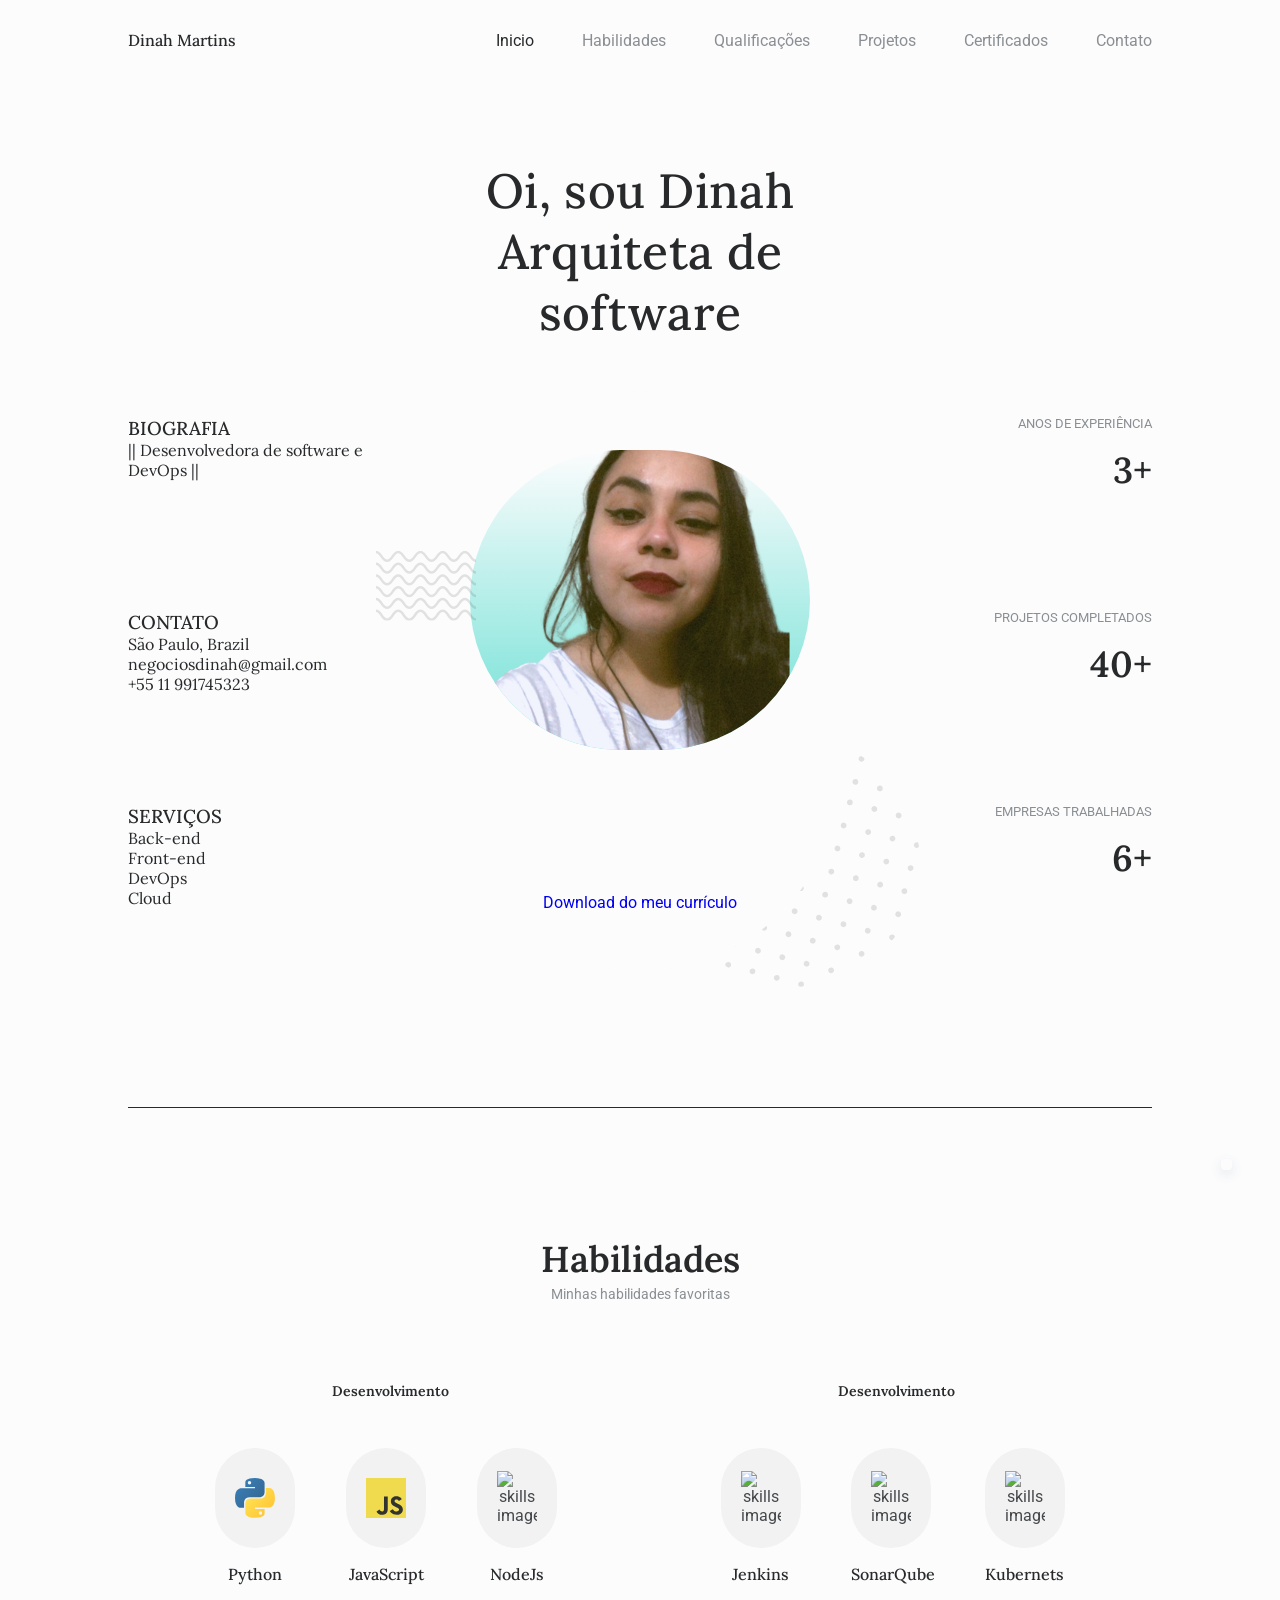
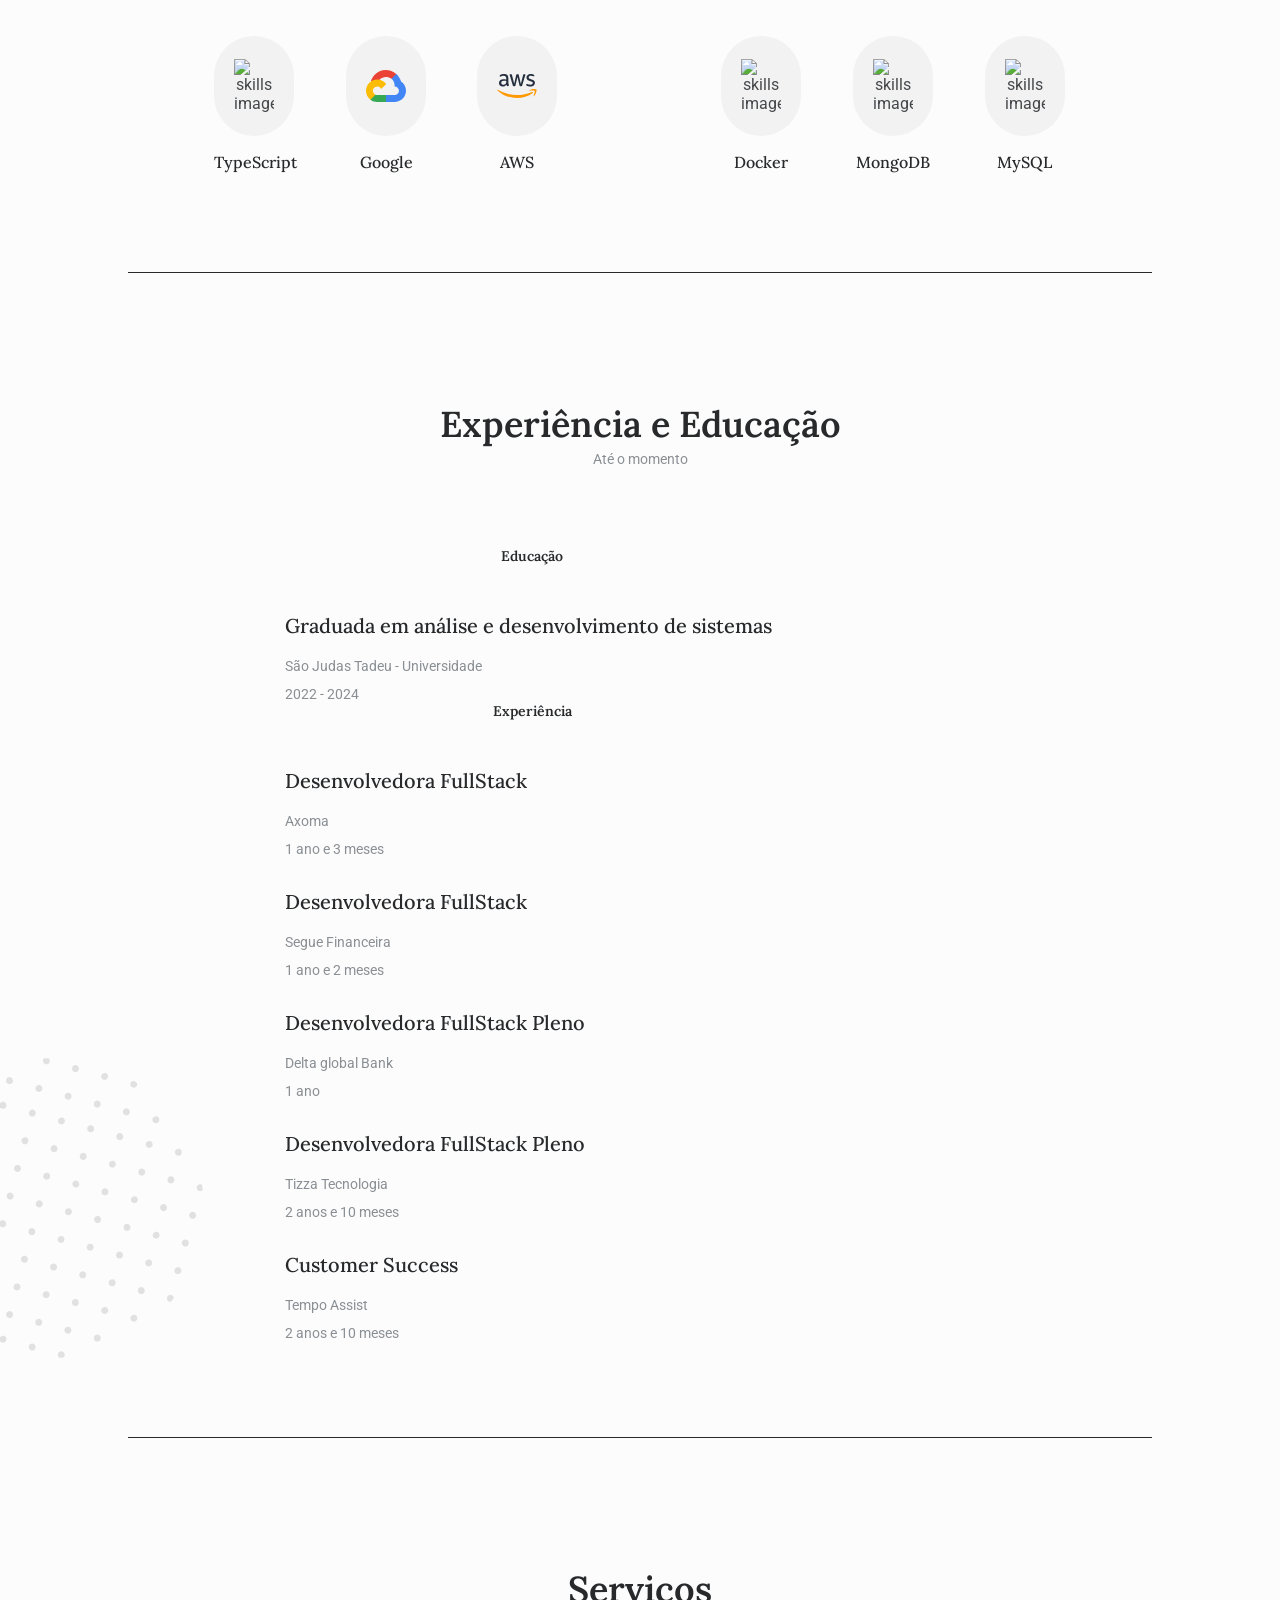
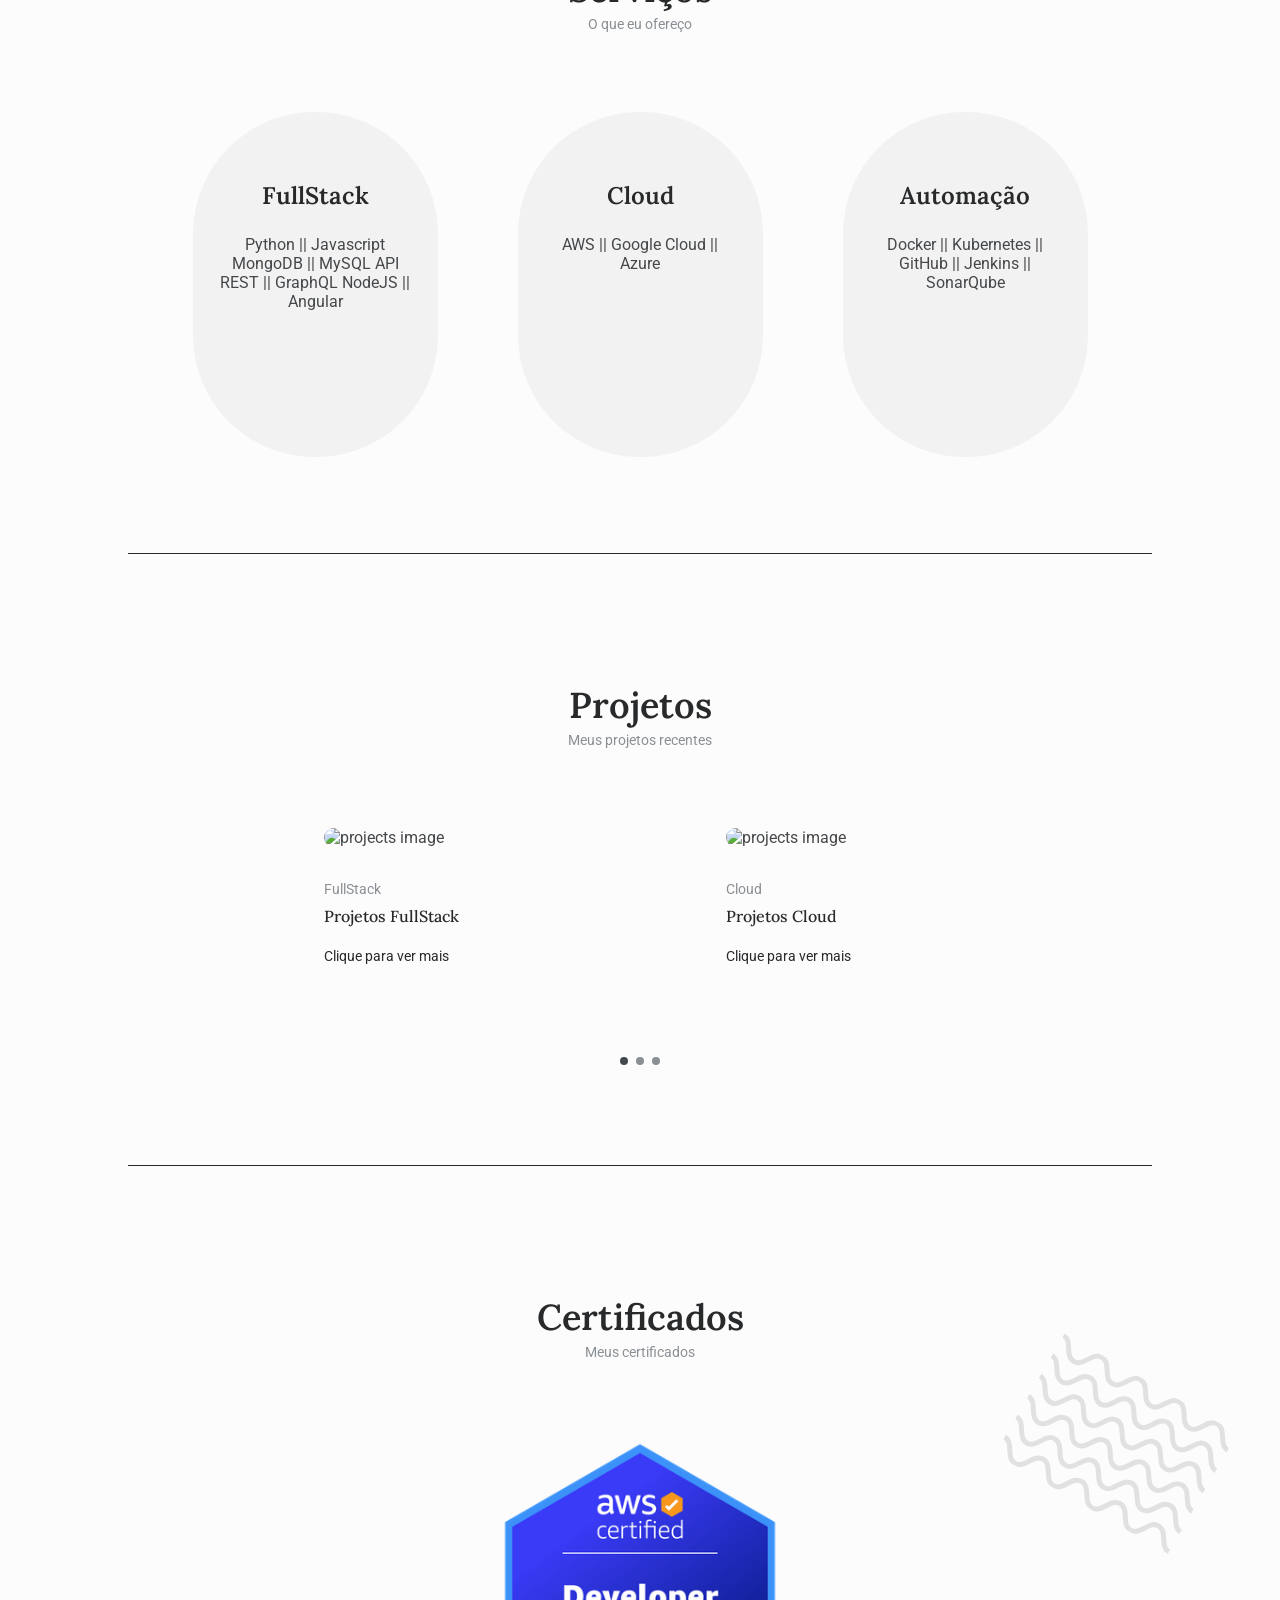
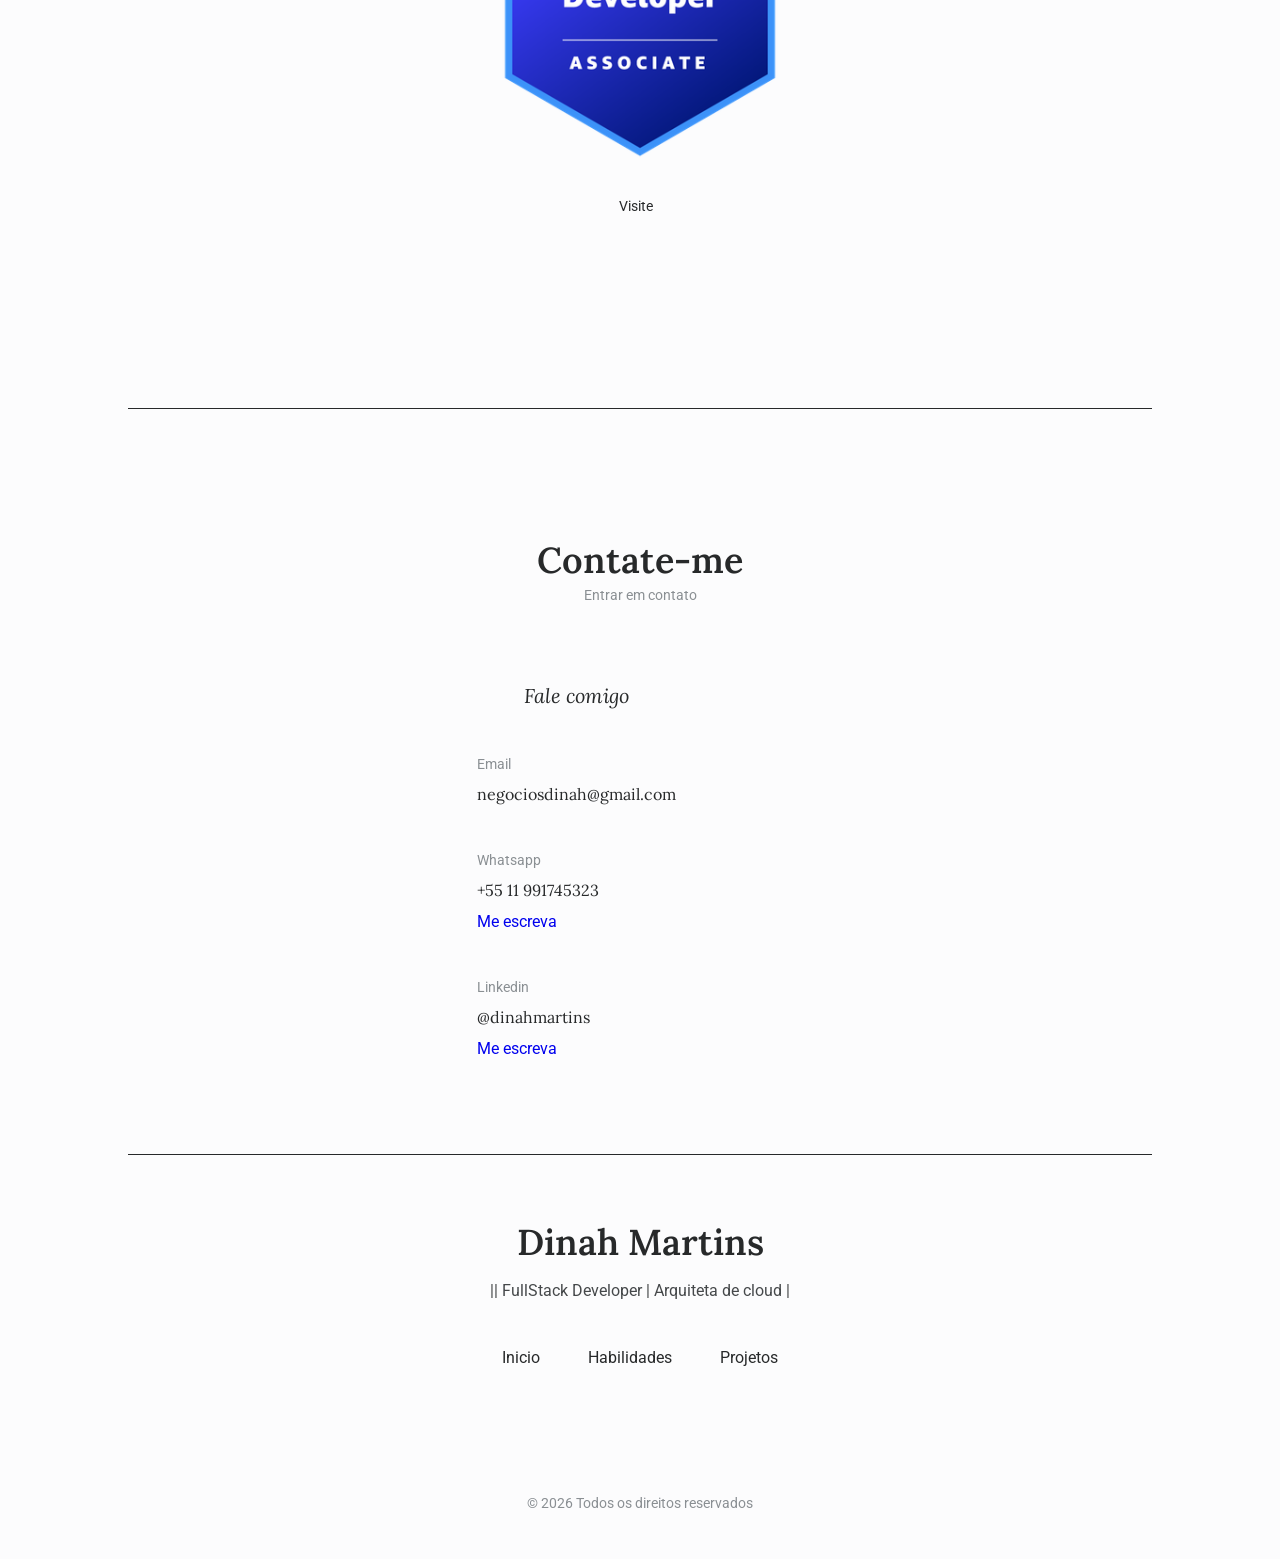
==== commit 6e10c334: "retornando as origens sem IA" ====
--- a/index.html
+++ b/index.html
@@ -90,7 +90,7 @@
                 <div class="home__data grid">
                     <h1 class="home__title">
                         Oi, sou Dinah <br>
-                        Desenvolvedora<br>
+                        Arquiteta de software<br>
 
                     </h1>
 
@@ -101,7 +101,7 @@
                         <img src="/assets/img/shape-wawes.svg" alt="" class="home__shape-wawes">
                         <img src="/assets/img/shape-circle.svg" alt="" class="home__shape-circle">
 
-                        <a href="/assets/img/DinahDoriaFullStack.pdf" download>Download do meu currículo </a>
+                        <a href="/assets/img/DinahMartinsArquiteta.pdf" download>Download do meu currículo </a>
                     </div>
                     <ul class="home__social">
                         <li>
@@ -170,7 +170,7 @@
                         </h3>
 
                         <p class="home__info-number">
-                            20+
+                            40+
                         </p>
                     </div>
 
@@ -180,7 +180,7 @@
                         </h3>
 
                         <p class="home__info-number">
-                            3+
+                            6+
                         </p>
 
                     </div>
@@ -310,7 +310,7 @@
                     <div class="qualification__info">
                         <div>
                             <h3 class="qualification__name">
-                                Análise e desenvolvimento de sistemas
+                                Graduada em análise e desenvolvimento de sistemas
                             </h3>
                             <span class="qualification__country">São Judas Tadeu - Universidade</span>
                             <span class="qualification__year">2022 - 2024</span>
@@ -323,28 +323,42 @@
                             <i class="ri-building-line"></i> Experiência
                         </h3>
 
-                        <div class="qualification__info">
-                            <div>
+                        <div class="qualification__info">                           
+                             <div>
                                 <h3 class="qualification__name">
-                                    FullStack Developer || DevOps
+                                    Desenvolvedora FullStack
+                                </h3>
+                                <span class="qualification__country">Axoma</span>
+                                <span class="qualification__year">1 ano e 3 meses</span>
+                            </div>
+                            <div>
+                                <h3 class="qualification__name">
+                                    Desenvolvedora FullStack
+                                </h3>
+                                <span class="qualification__country">Segue Financeira</span>
+                                <span class="qualification__year">1 ano e 2 meses</span>
+                            </div>
+
+                            <div>
+                                <h3 class="qualification__name">
+                                    Desenvolvedora FullStack Pleno
+                                </h3>
+                                <span class="qualification__country">Delta global Bank</span>
+                                <span class="qualification__year">1 ano</span>
+                            </div>
+                            <div>
+                                <h3 class="qualification__name">
+                                    Desenvolvedora FullStack Pleno
                                 </h3>
                                 <span class="qualification__country">Tizza Tecnologia</span>
-                                <span class="qualification__year">2 anos</span>
-                            </div>
-
+                                <span class="qualification__year">2 anos e 10 meses</span>
+                            </div>
                             <div>
                                 <h3 class="qualification__name">
-                                    Analista de atendimento Senior
+                                    Customer Success
                                 </h3>
-                                <span class="qualification__country">Volkswagen</span>
-                                <span class="qualification__year">2 anos e 9 meses</span>
-                            </div>
-                            <div>
-                                <h3 class="qualification__name">
-                                    Desenvolvedora de software autônoma
-                                </h3>
-                                <span class="qualification__country">Tapeçaria Santos</span>
-                                <span class="qualification__year">2 anos</span>
+                                <span class="qualification__country">Tempo Assist</span>
+                                <span class="qualification__year">2 anos e 10 meses</span>
                             </div>
                         </div>
                     </div>
@@ -545,7 +559,18 @@
             <div class="container section__border">
                 <div class="testimonial__container swiper">
                     <div class="swiper-wrapper">
-
+                        <!--==================== CERTIFICADOS ====================-->
+                        <div class="testimonial__content swiper-slide">
+                            <img src="/assets/img/associate.png" alt="projects image" class="projects__img">
+
+
+                            <div>
+                                <a href="https://www.credly.com/badges/d7c59480-bdf5-49d3-a0fd-e06d62c05dc0/linked_in_profile"
+                                    class="projects__button">
+                                    Visite<i class="ri-arrow-right-line"></i>
+                                </a>
+                            </div>
+                        </div>
                         <!--==================== CERTIFICADOS ====================-->
                         <div class="testimonial__content swiper-slide">
                             <img src="/assets/img/profissionalCloud.png" alt="projects image" class="projects__img">
@@ -786,7 +811,7 @@
     <footer class="footer">
         <div class="footer__container container">
             <h1 class="footer__title">Dinah Martins</h1>
-            <p> || Back-end Developer | Arquiteta de cloud | </p>
+            <p> || FullStack Developer | Arquiteta de cloud | </p>
 
             <ul class="footer__list">
                 <li>
@@ -813,13 +838,10 @@
                     <i class="ri-github-line"></i>
                 </a>
 
-                <a href="https://dribbble.com/" target="_blank" class="footer__social-link">
-                    <i class="ri-dribbble-line"></i>
-                </a>
             </ul>
 
             <span class="footer__copy">
-                &#169; 2024 Todos os direitos reservados
+                &#169; 2026 Todos os direitos reservados
             </span>
 
         </div>
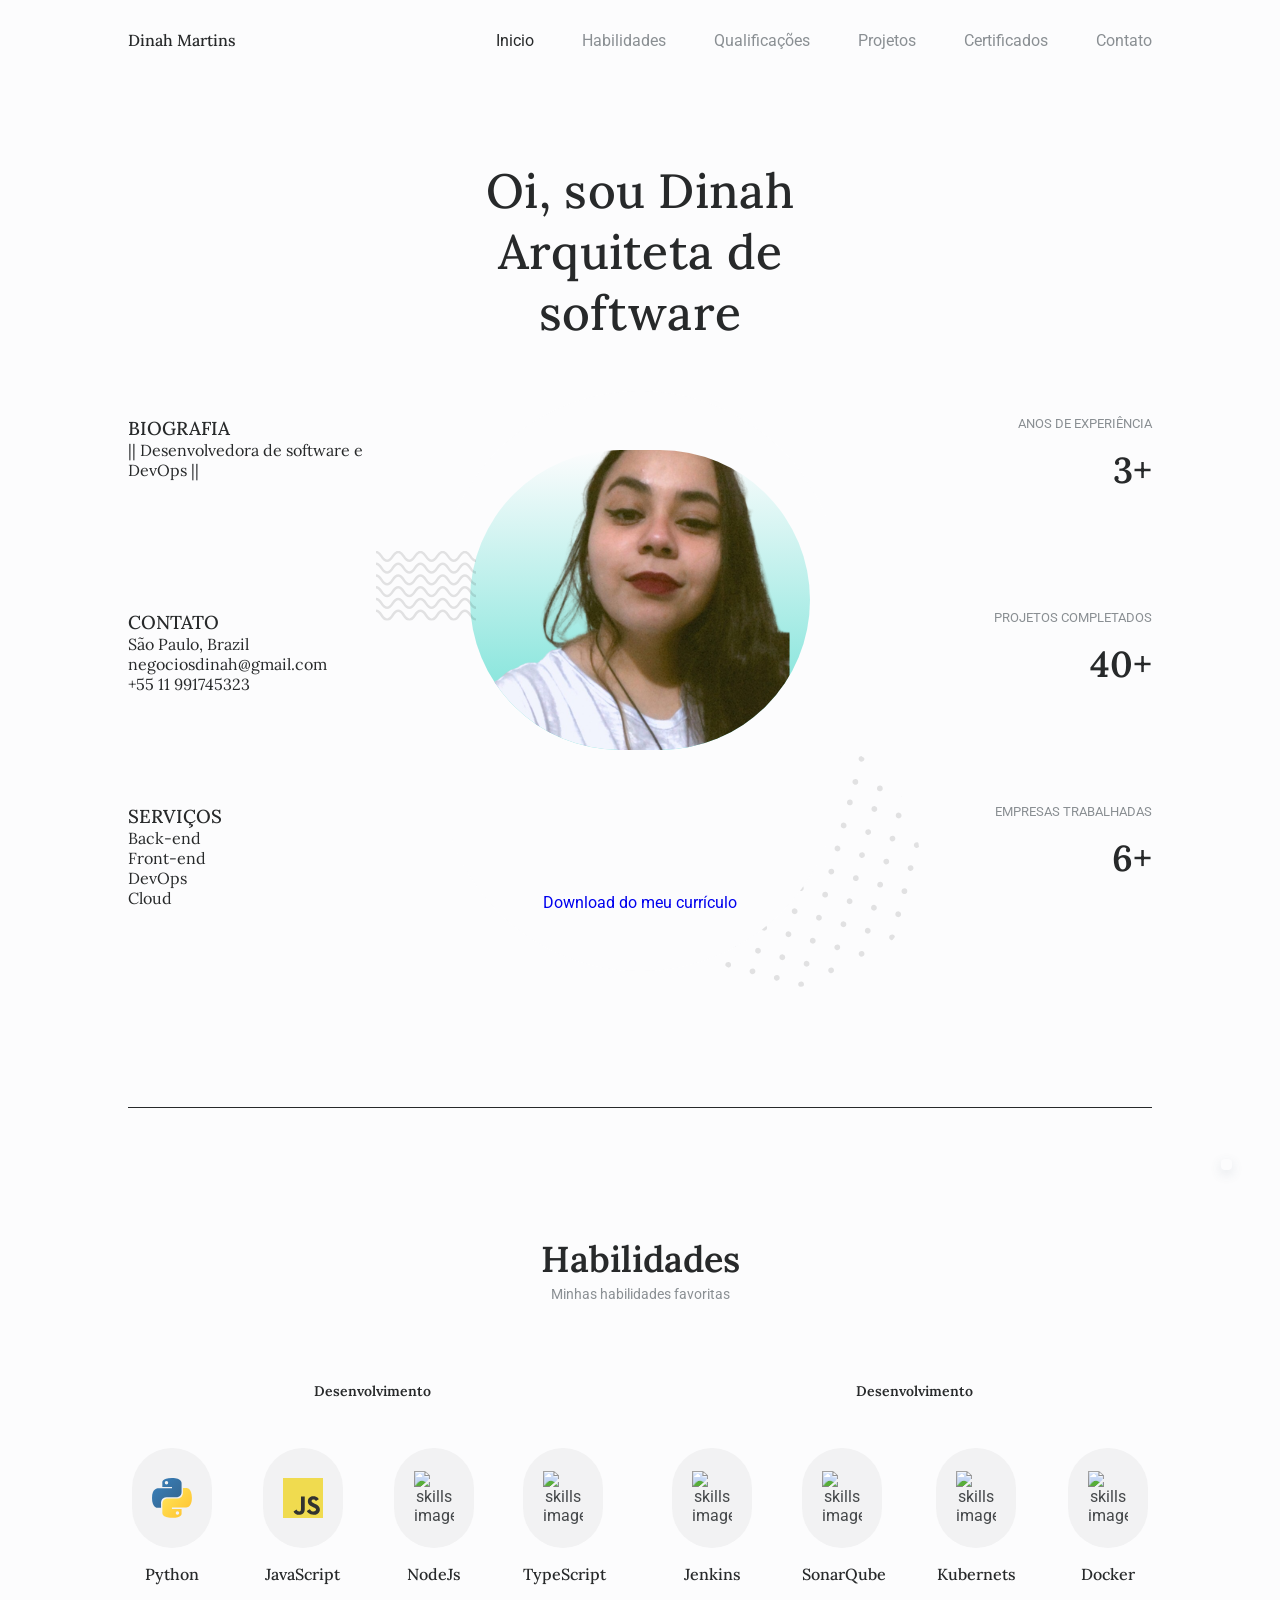
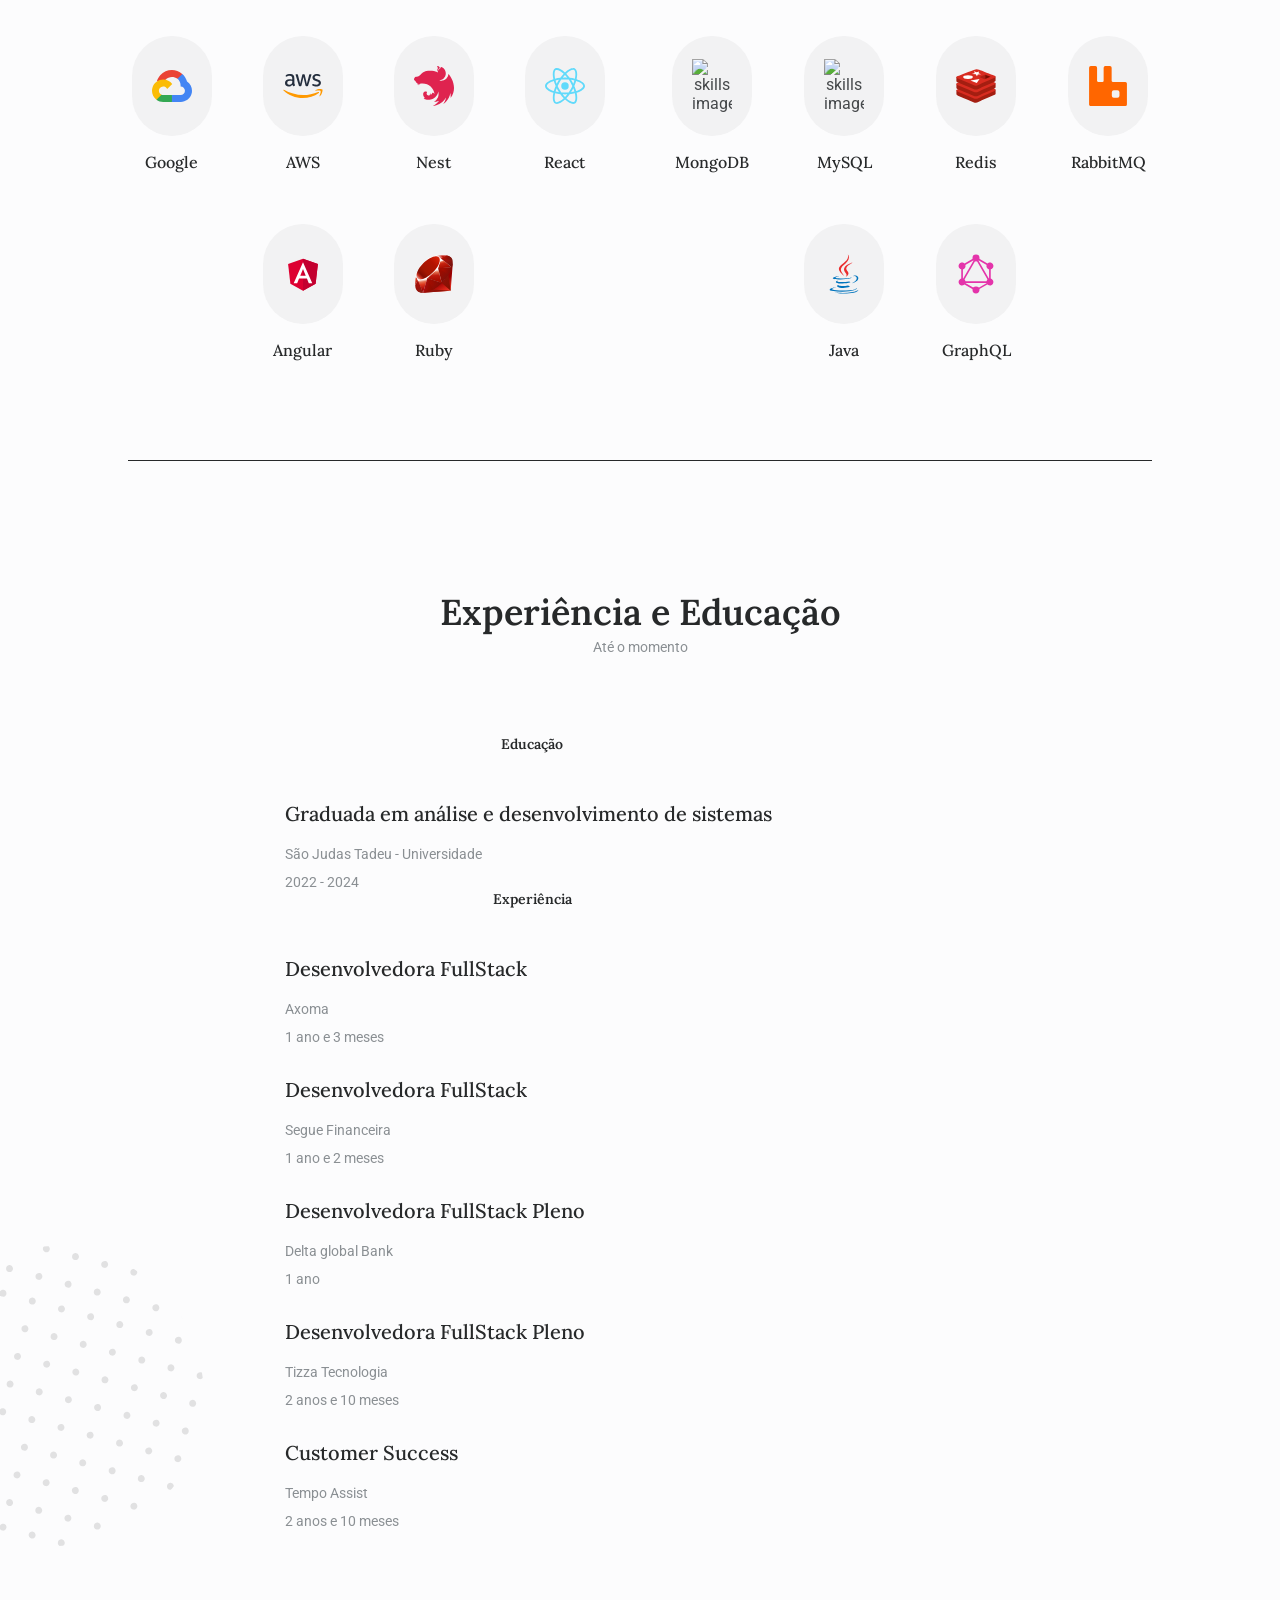
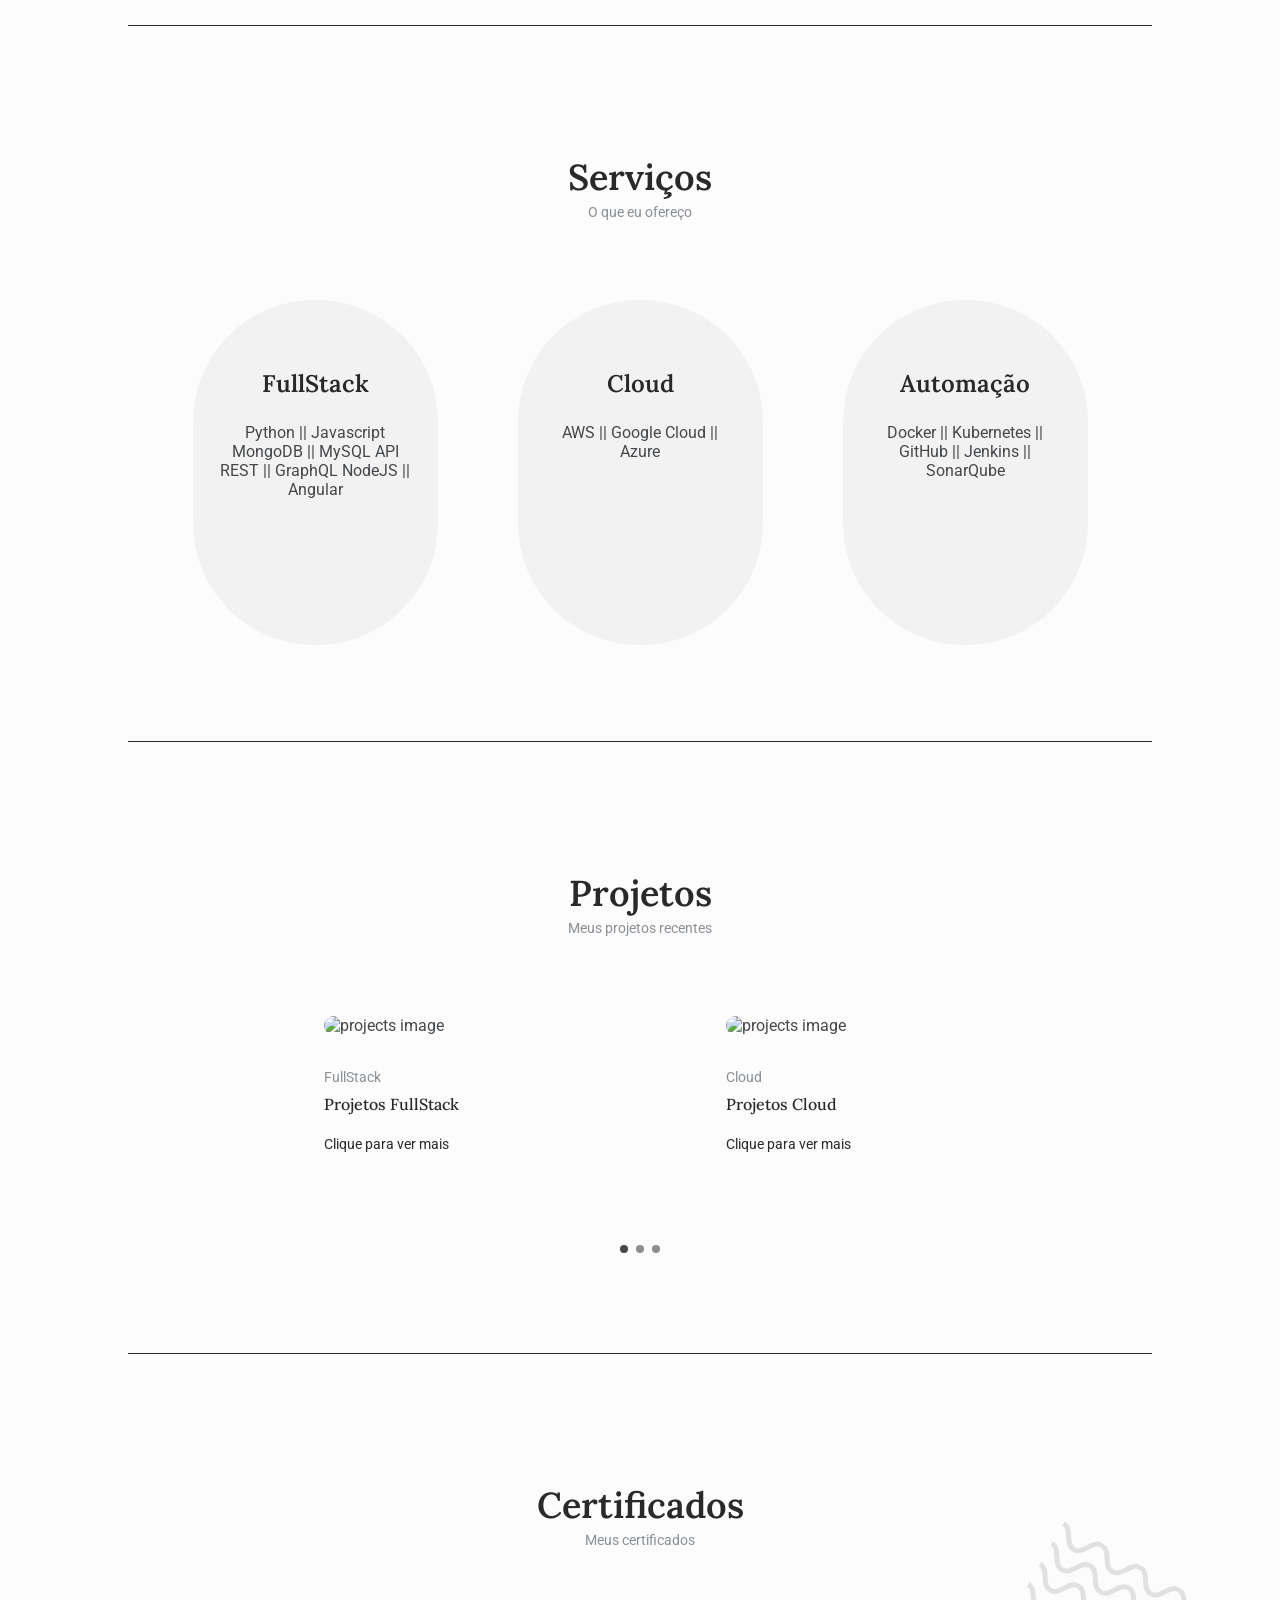
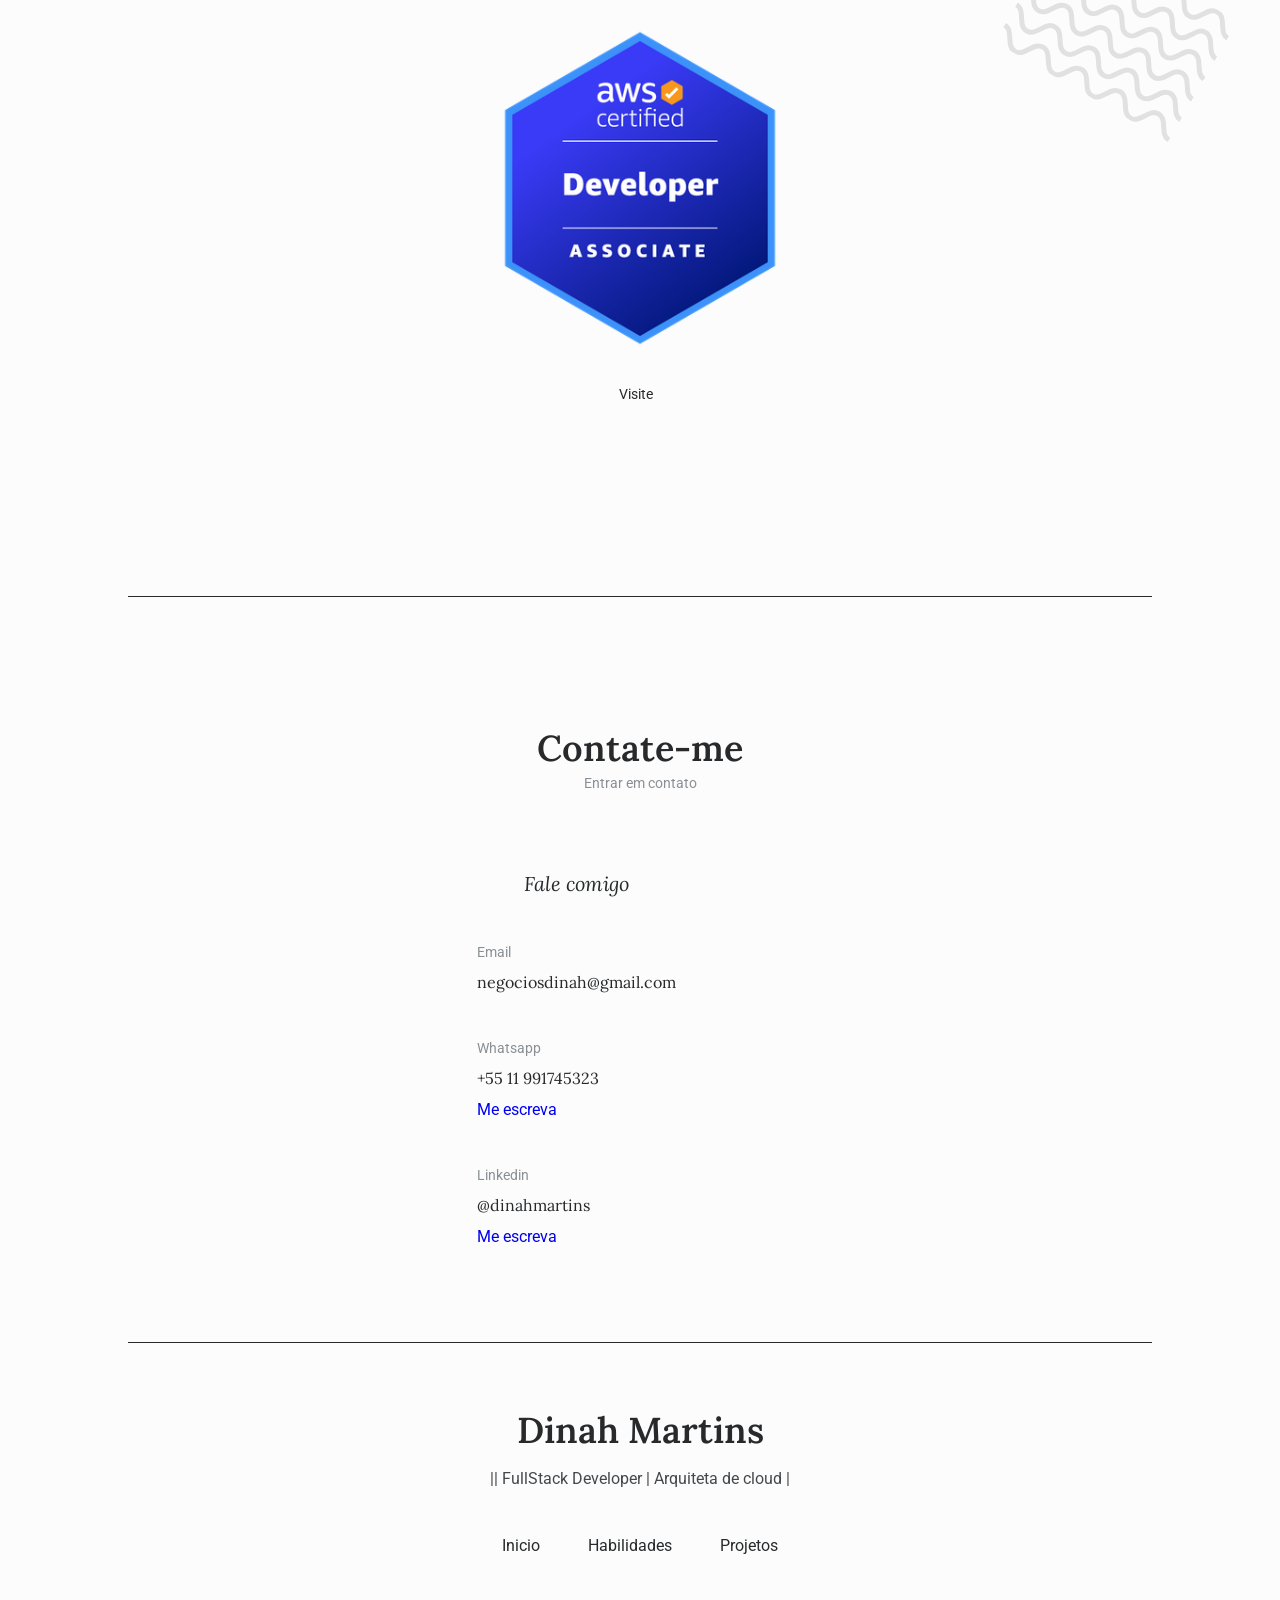
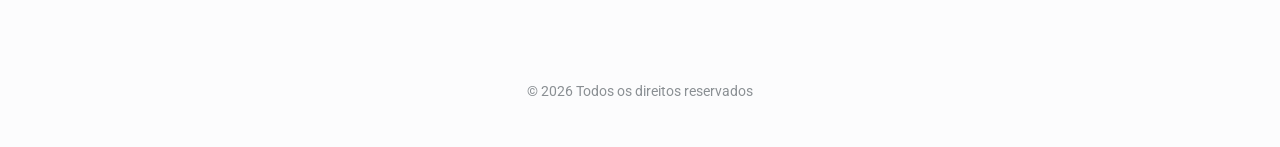
==== commit 0e7e7850: "inclusao de novas skils" ====
--- a/index.html
+++ b/index.html
@@ -243,6 +243,34 @@
                             <h3 class="skills__name">AWS</h3>
                         </div>
 
+                        <div class="skills__data">
+                            <div class="skills__blob">
+                                <img src="/assets/img/nestjs.svg" alt="skills image">
+                            </div>
+                            <h3 class="skills__name">Nest</h3>
+                        </div>
+
+                        <div class="skills__data">
+                            <div class="skills__blob">
+                                <img src="/assets/img/react-2.svg" alt="skills image">
+                            </div>
+                            <h3 class="skills__name">React</h3>
+                        </div>
+
+                        <div class="skills__data">
+                            <div class="skills__blob">
+                                <img src="/assets/img/angular.svg" alt="skills image">
+                            </div>
+                            <h3 class="skills__name">Angular</h3>
+                        </div>
+
+                        <div class="skills__data">
+                            <div class="skills__blob">
+                                <img src="/assets/img/ruby.svg" alt="skills image">
+                            </div>
+                            <h3 class="skills__name">Ruby</h3>
+                        </div>
+
                     </div>
                 </div>
                 <!--==================== SKILLS 2 ====================-->
@@ -287,6 +315,30 @@
                                 <img src="/assets/img/mysql.svg" alt="skills image">
                             </div>
                             <h3 class="skills__name">MySQL</h3>
+                        </div>
+                        <div class="skills__data">
+                            <div class="skills__blob">
+                                <img src="/assets/img/redis.svg" alt="skills image">
+                            </div>
+                            <h3 class="skills__name">Redis</h3>
+                        </div>
+                        <div class="skills__data">
+                            <div class="skills__blob">
+                                <img src="/assets/img/rabbitmq.svg" alt="skills image">
+                            </div>
+                            <h3 class="skills__name">RabbitMQ</h3>
+                        </div>
+                        <div class="skills__data">
+                            <div class="skills__blob">
+                                <img src="/assets/img/java.svg" alt="skills image">
+                            </div>
+                            <h3 class="skills__name">Java</h3>
+                        </div>
+                        <div class="skills__data">
+                            <div class="skills__blob">
+                                <img src="/assets/img/graphql.svg" alt="skills image">
+                            </div>
+                            <h3 class="skills__name">GraphQL</h3>
                         </div>
 
 
--- a/assets/css/styles.css
+++ b/assets/css/styles.css
@@ -443,6 +443,11 @@
   text-align: center;
  }
 
+ /* Centraliza o item que sobra sozinho na última linha */
+ .skills__data:last-child:nth-child(3n+1){
+  grid-column: 2;
+ }
+
  .skills__blob{
   width: 80px;
   height: 100px;
@@ -1016,6 +1021,10 @@
     grid-template-columns: repeat(2, 1fr);
   }
 
+  .skills__data:last-child:nth-child(3n+1){
+    grid-column: auto;
+  }
+
   .projects__img{
     width: 200px;
     justify-self: center;
@@ -1042,6 +1051,19 @@
     justify-content: center;
   }
 
+  .skills__info{
+    grid-template-columns: repeat(4, 1fr);
+  }
+
+  .skills__data:last-child:nth-child(3n+1){
+    grid-column: auto;
+  }
+
+  /* Centraliza os dois itens que sobram na última linha */
+  .skills__data:nth-last-child(2):nth-child(4n+1){
+    grid-column: 2;
+  }
+
   .projects__container, .testimonial__container{
     width: 400px;
   }
@@ -1076,14 +1098,12 @@
     padding-right: 0;
   }
 
-  .skills__container,
   .qualification__container,
   .services__container,
   .contact__container{
     grid-template-columns: repeat(2, max-content);
   }
 
-  .skills__container,
   .services__container{
     column-gap: 5rem;
   }
@@ -1247,7 +1267,8 @@
    }
 
    .skills__container{
-    column-gap: 10rem;
+    grid-template-columns: repeat(2, max-content);
+    column-gap: 4rem;
    }
    .skills__title{
     margin-bottom: 3rem;
